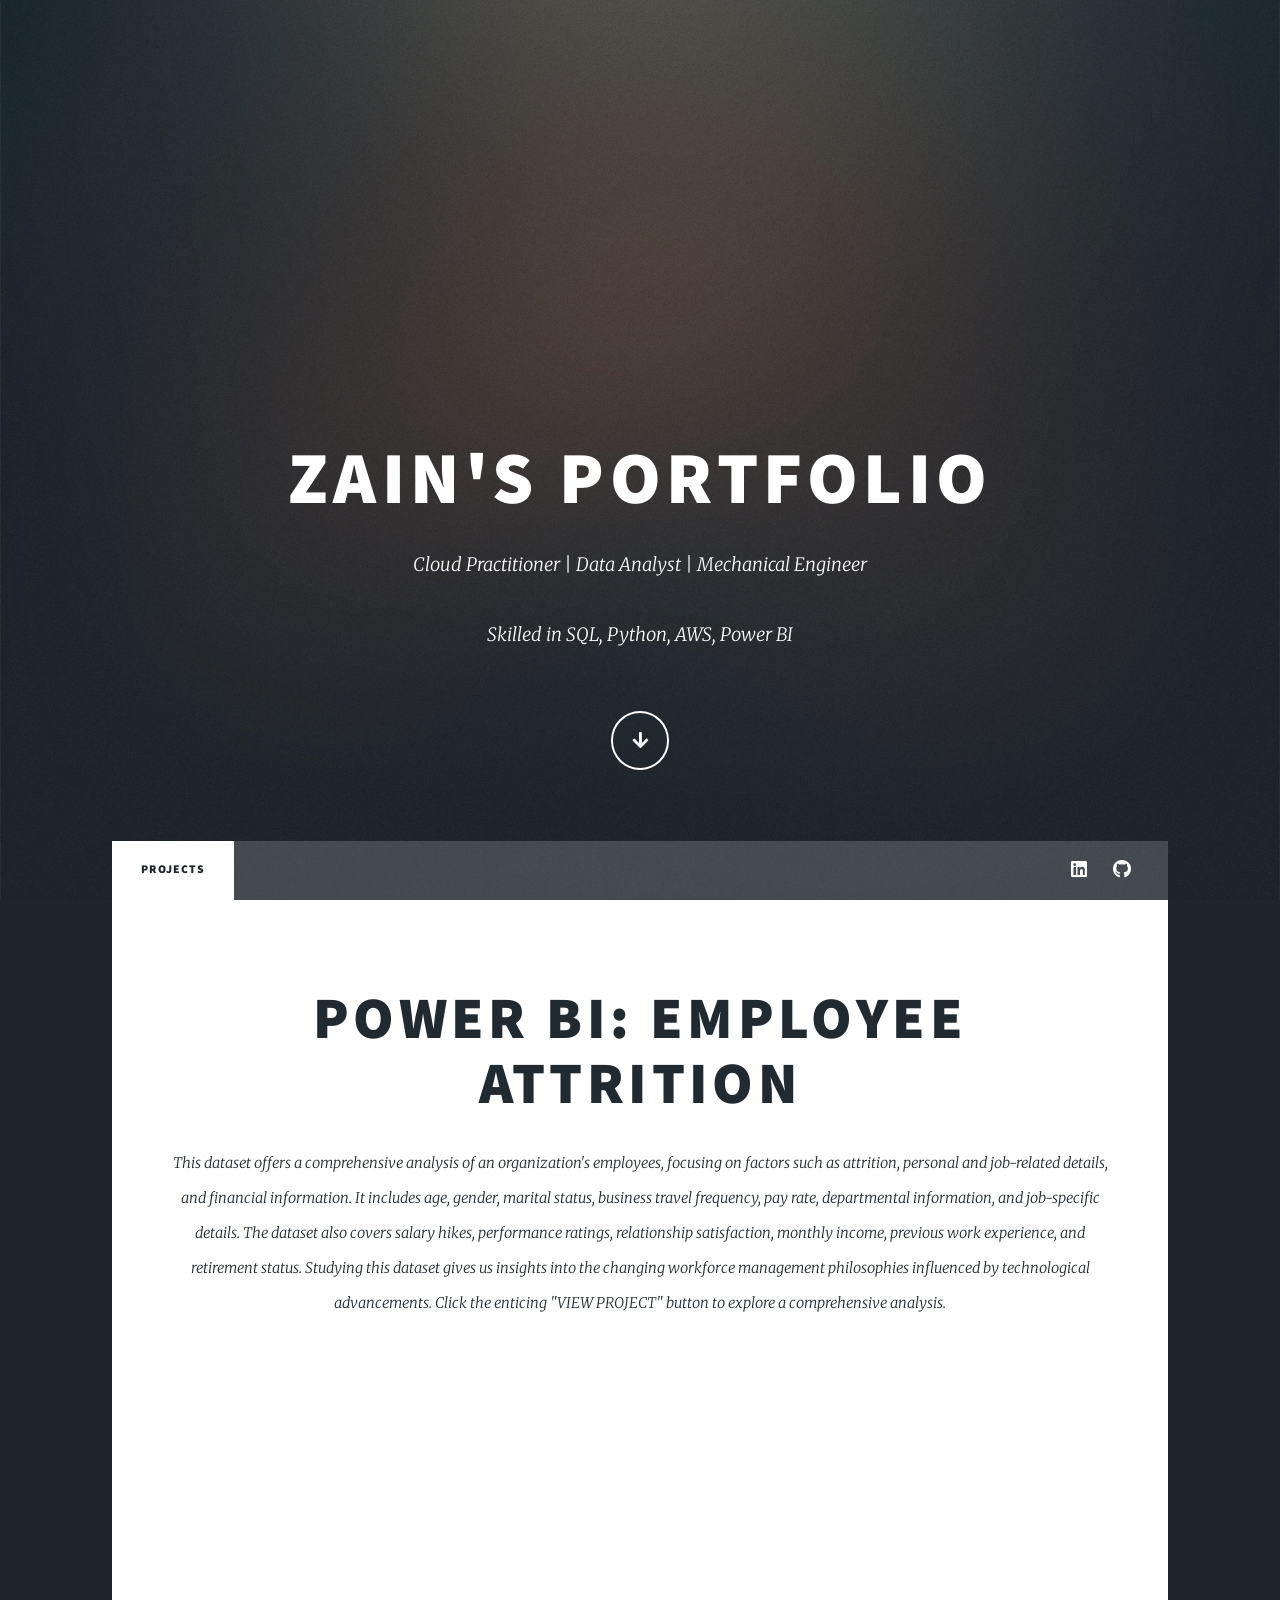
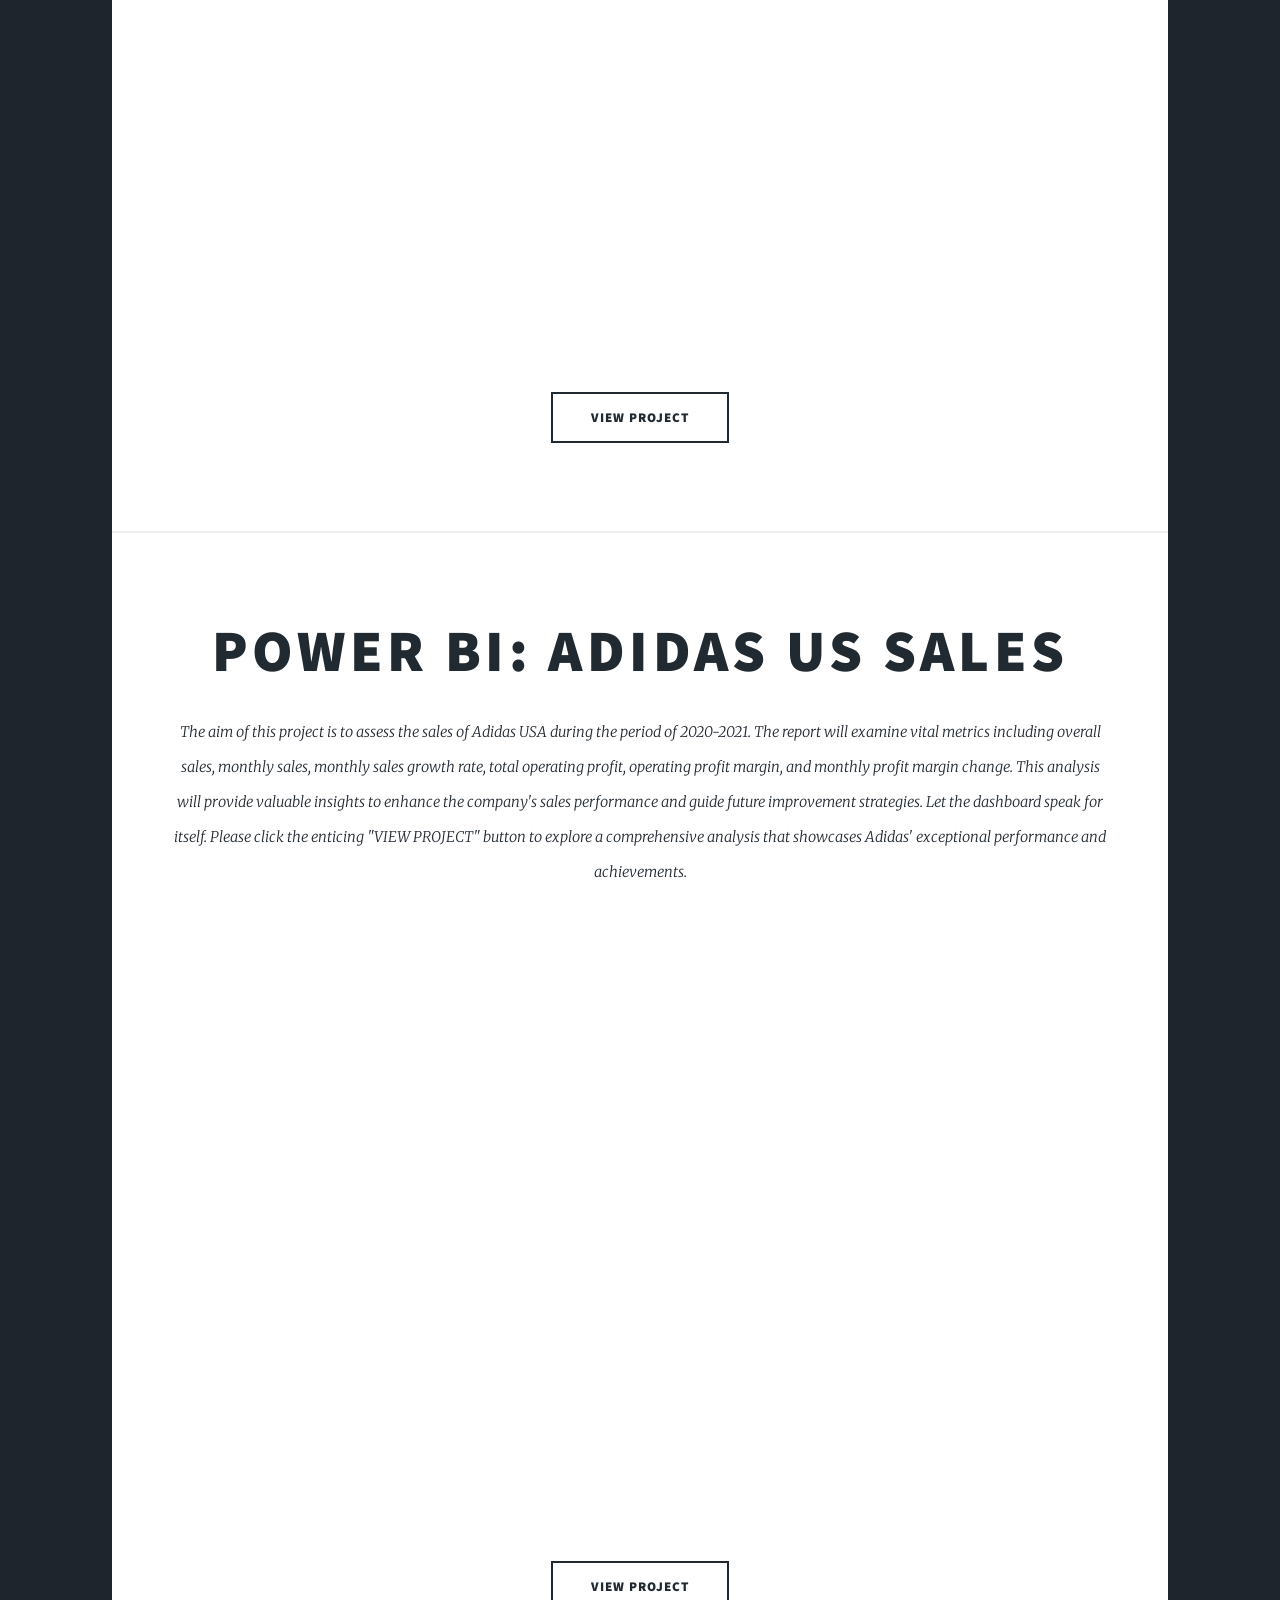
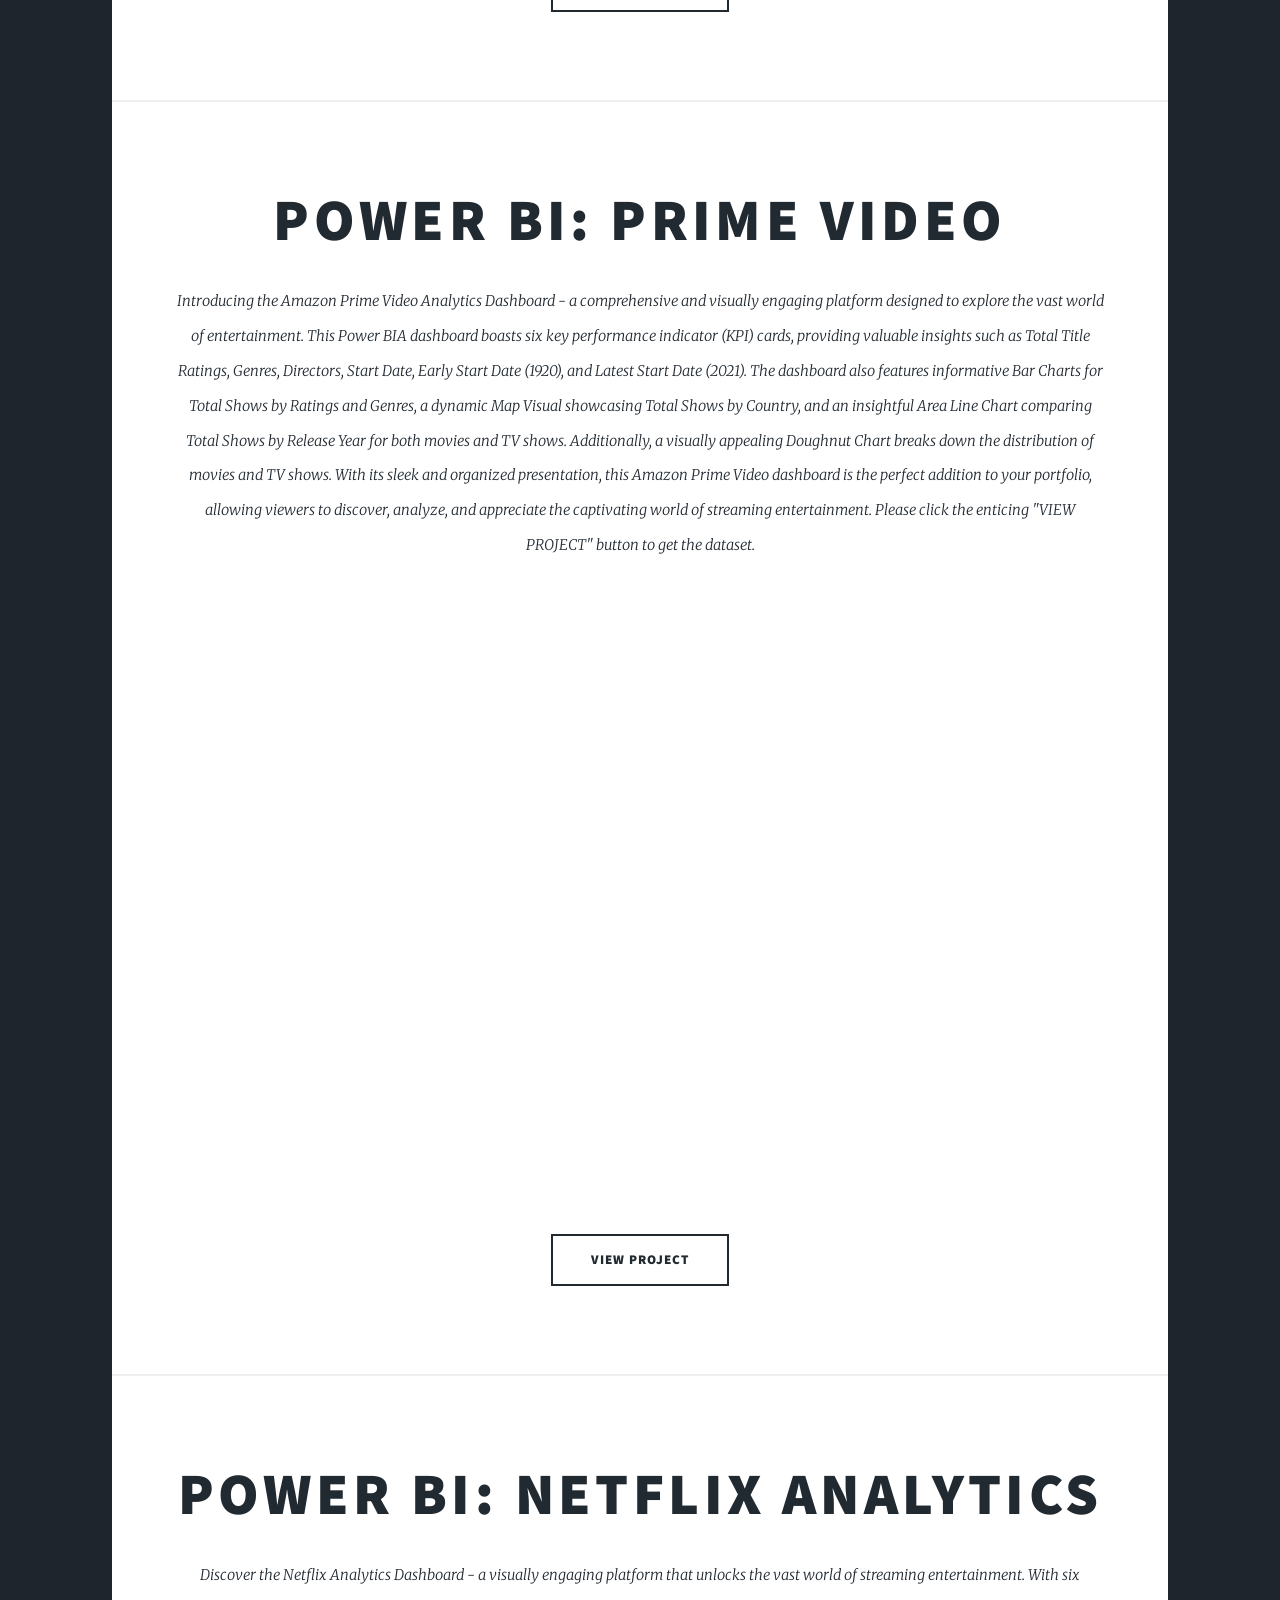
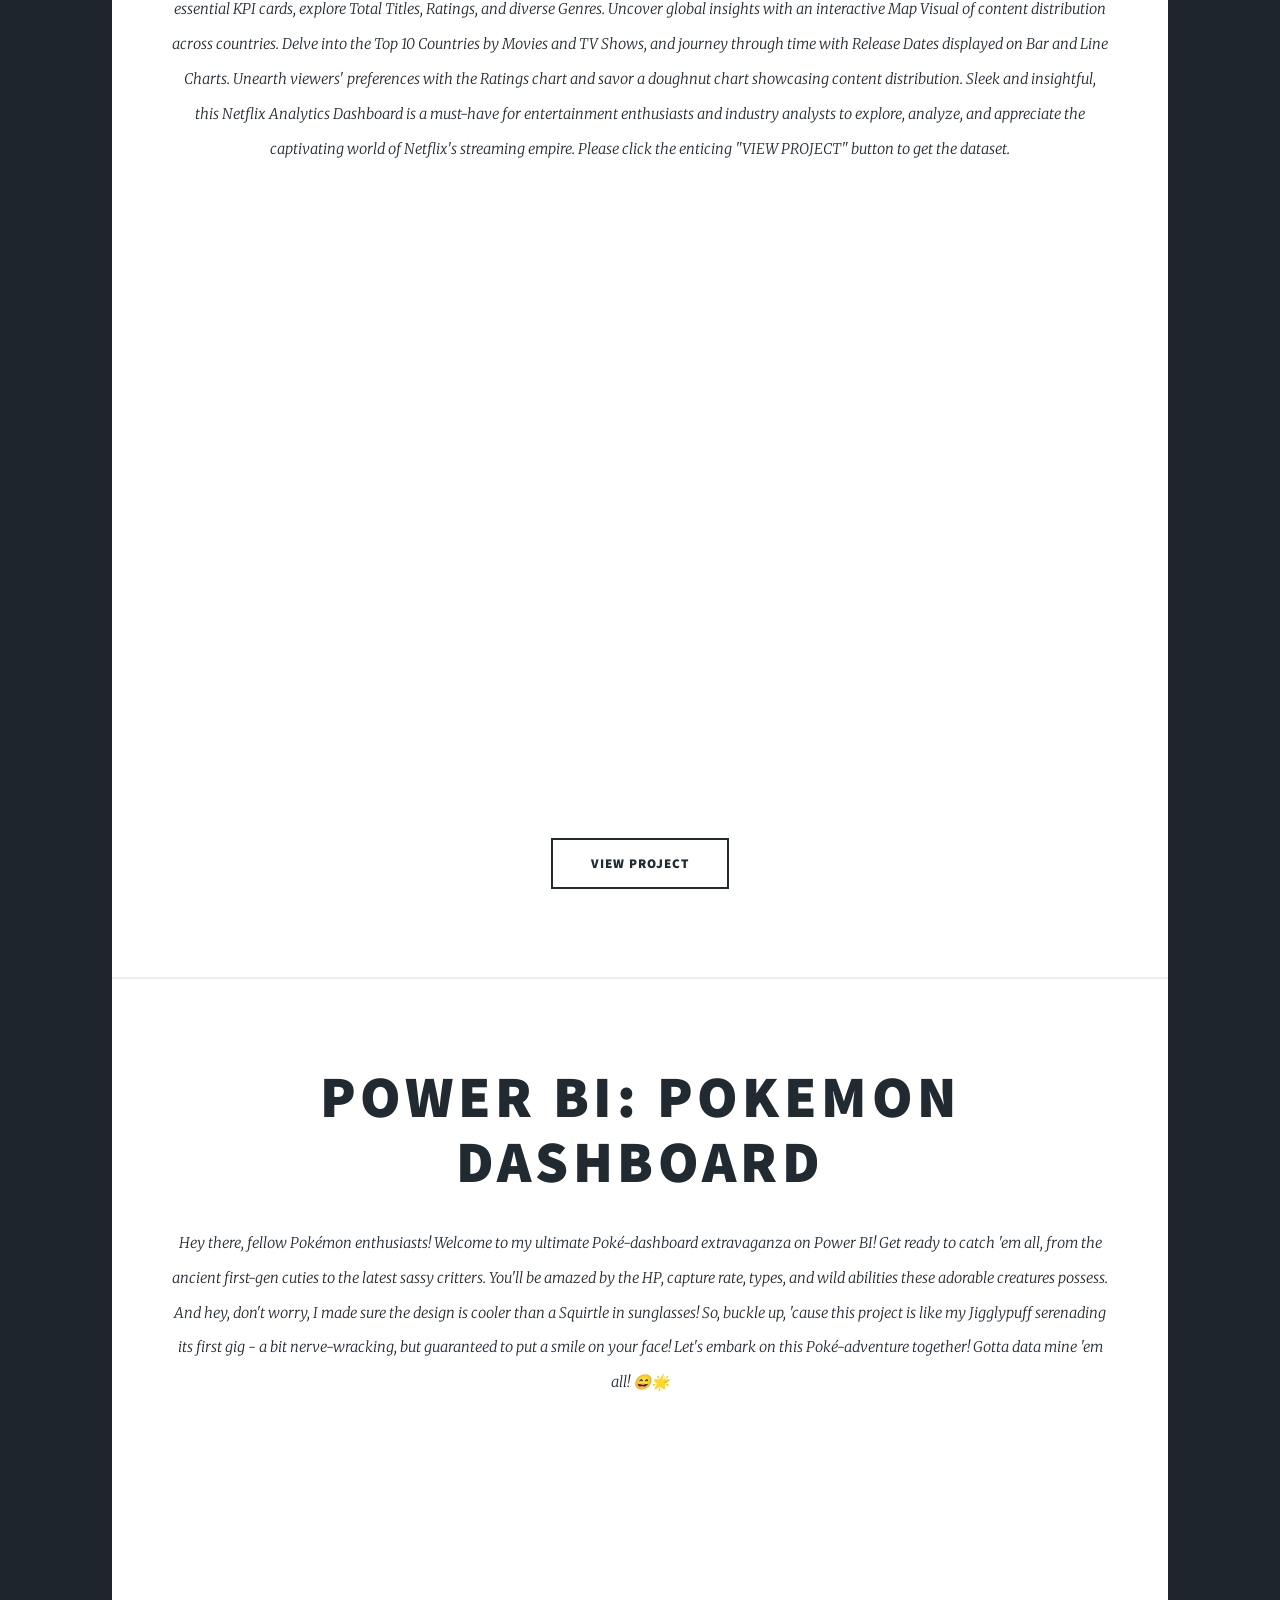
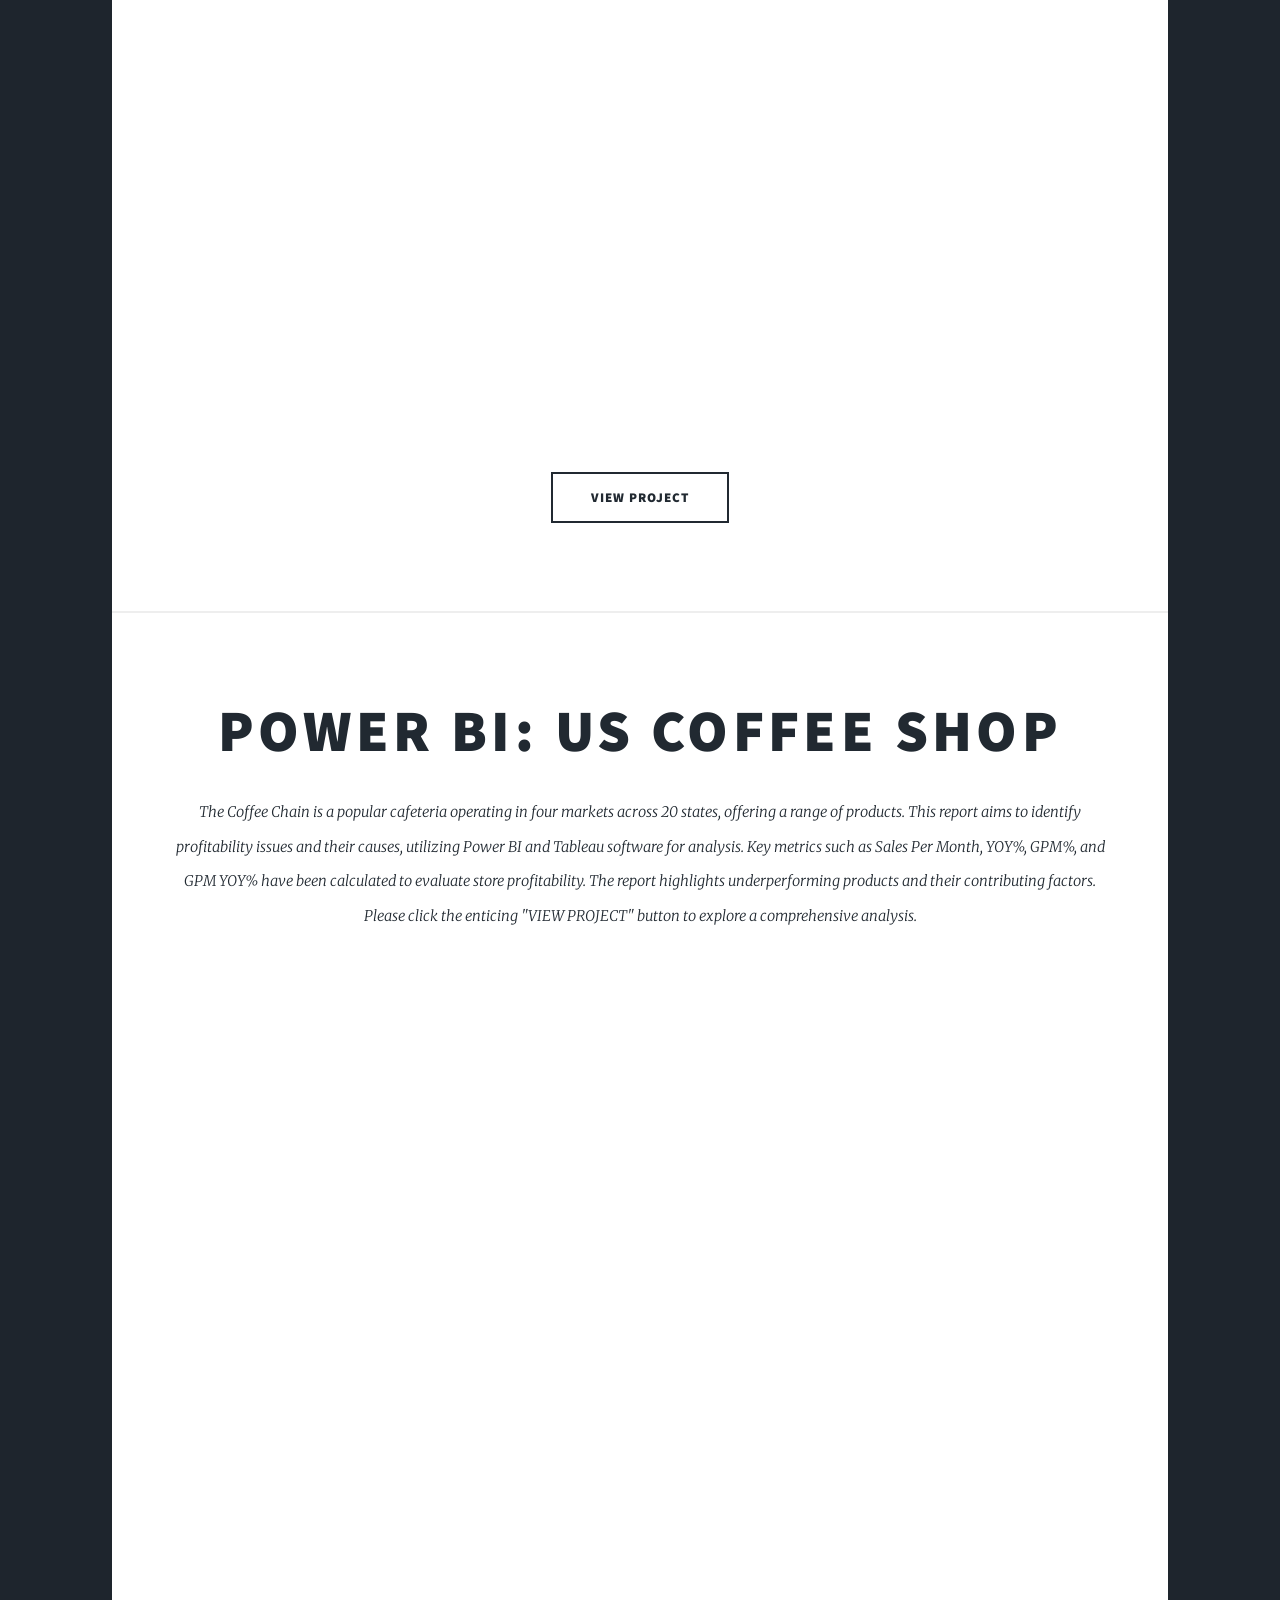
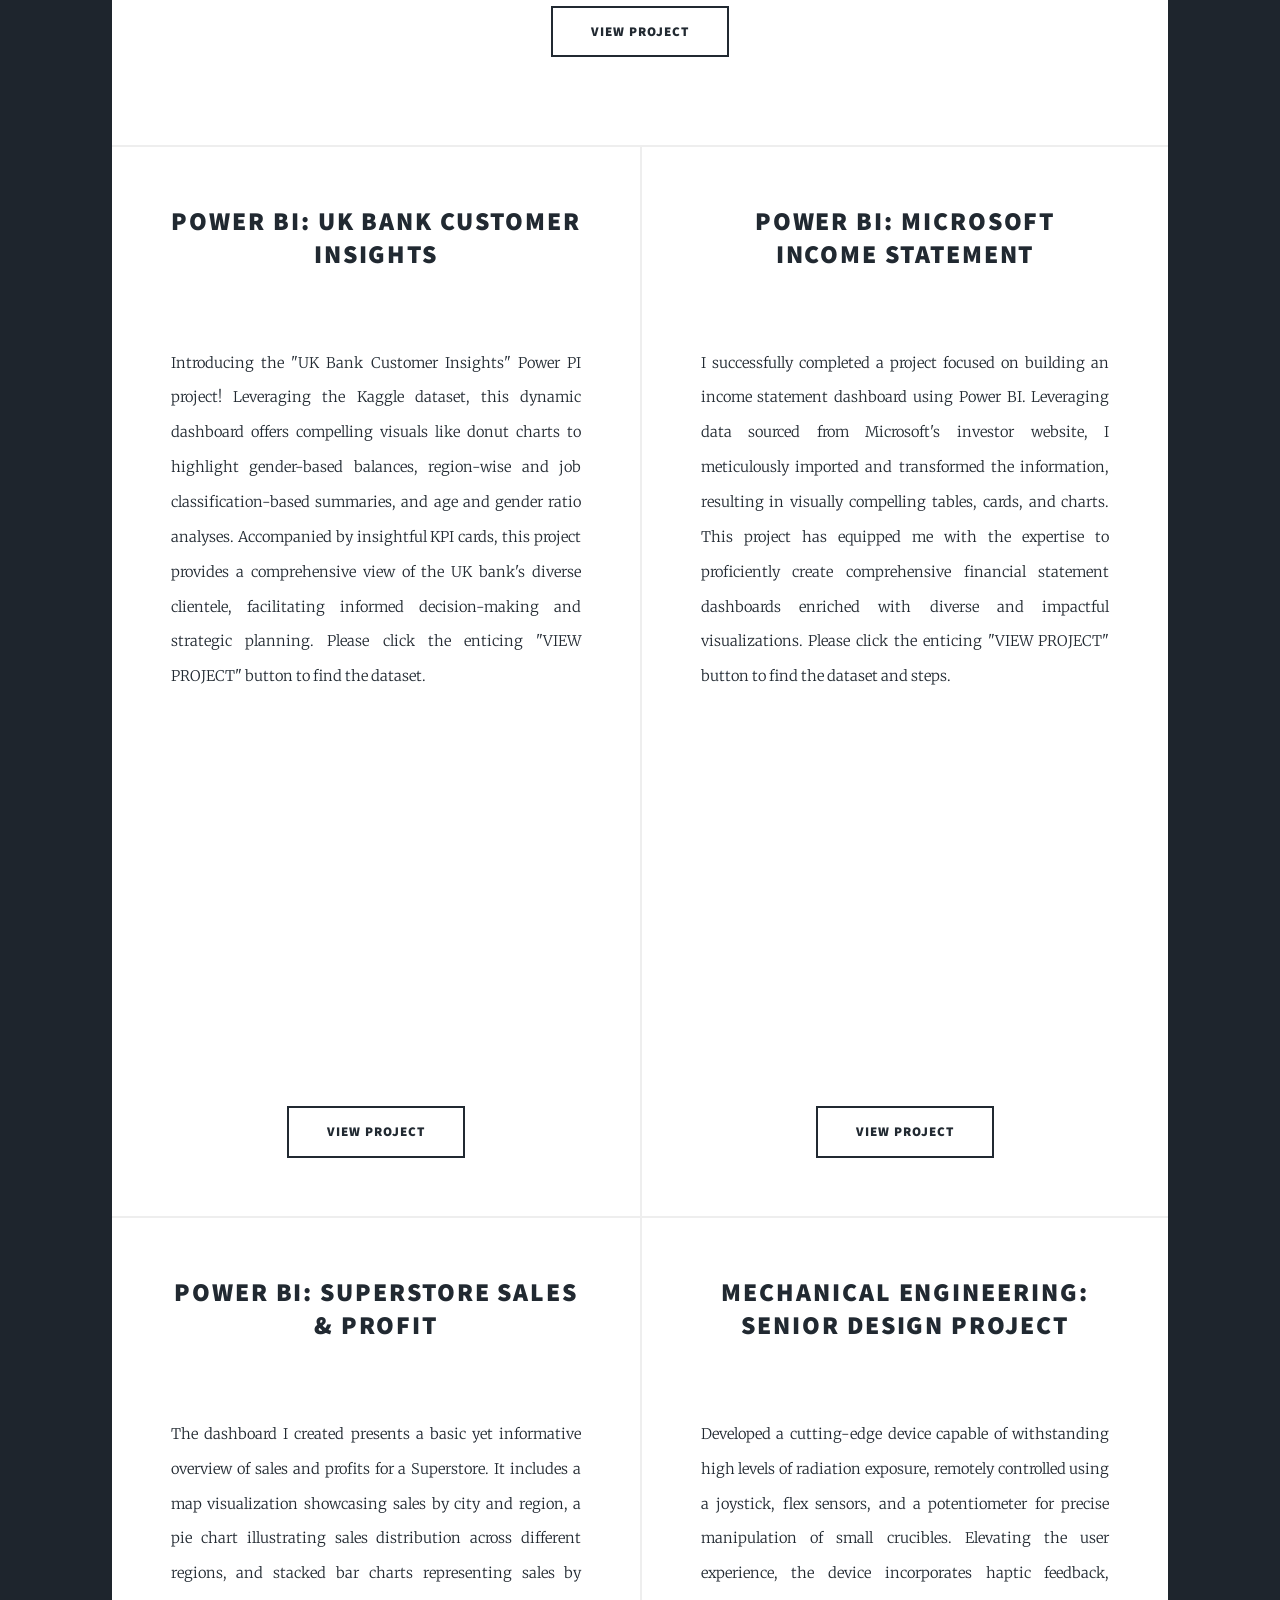
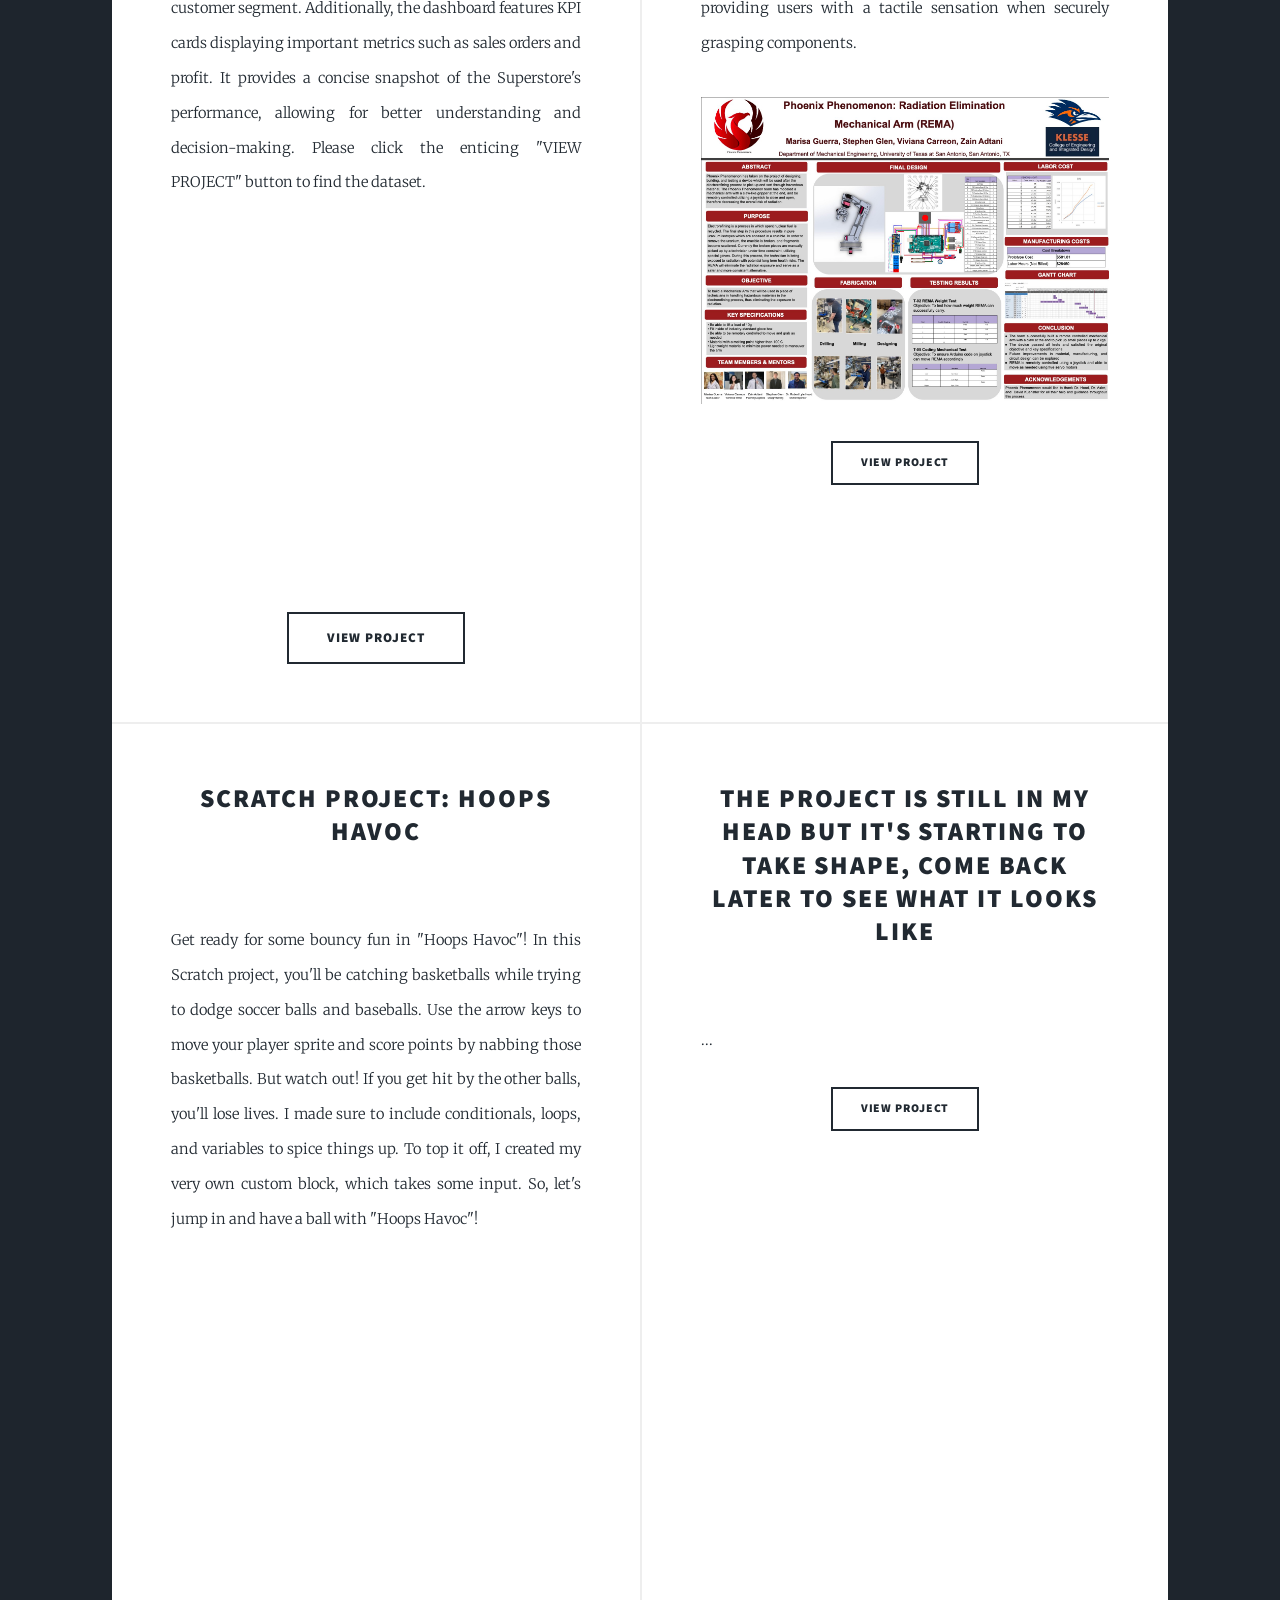
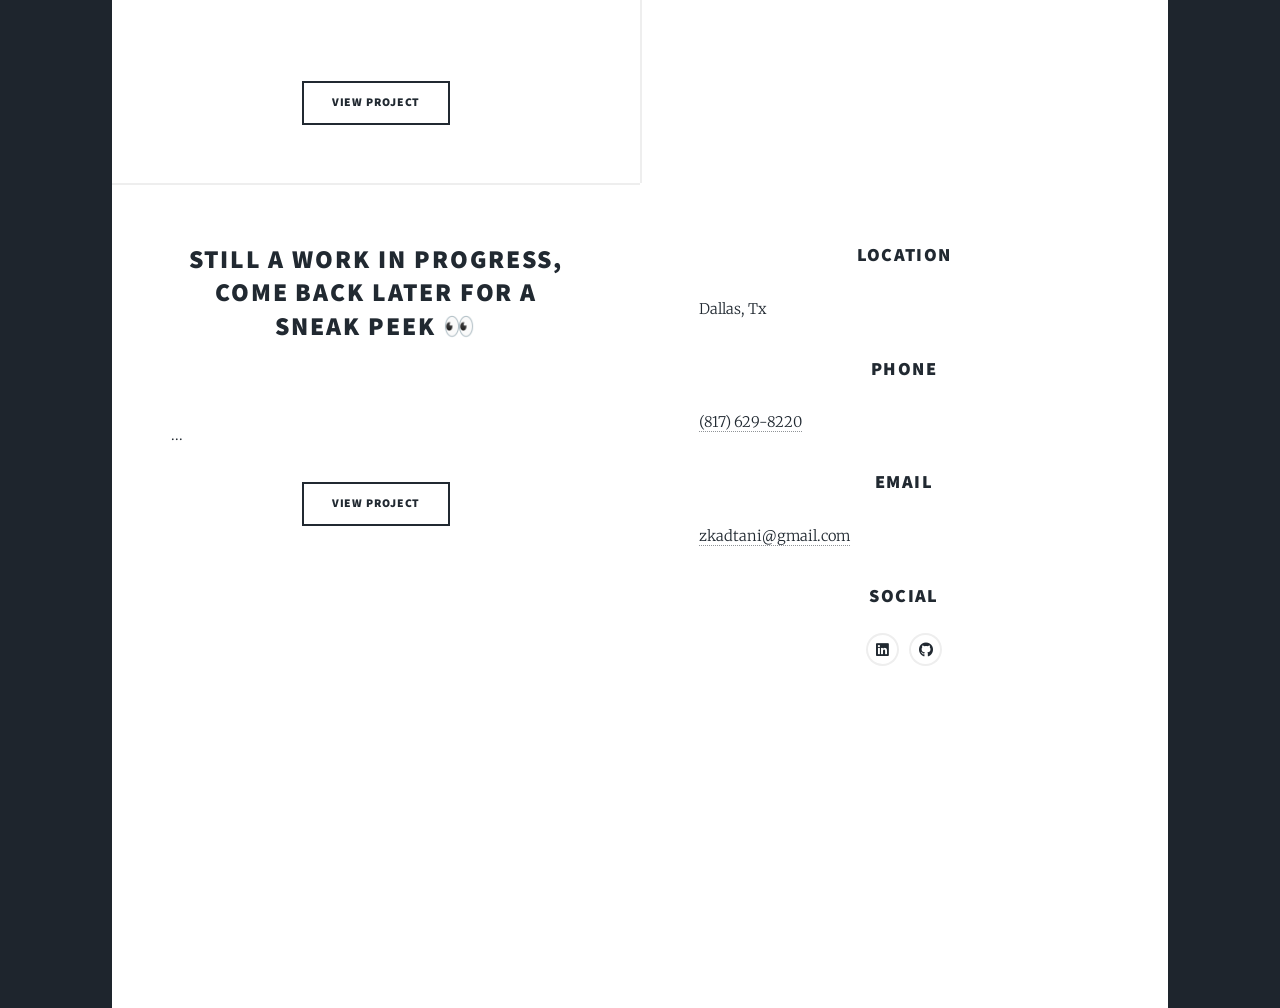
==== index.html @ 09bacf35 "Update index.html" ====
<!DOCTYPE HTML>

<!--
	Zain's Portfolio Website
-->

<html>
	<head>
		<title>Zain's Portfolio</title>
		<meta charset="utf-8" />
		<meta name="viewport" content="width=device-width, initial-scale=1, user-scalable=no" />
		<link rel="stylesheet" href="assets/css/main.css" />
		<noscript><link rel="stylesheet" href="assets/css/noscript.css" /></noscript>
	</head>
	<body class="is-preload">

		<!-- Wrapper -->
			<div id="wrapper" class="fade-in">

				<!-- Intro -->
					<div id="intro">
						<h1>Zain's Portfolio<br />
						</h1>
						<p>Cloud Practitioner | Data Analyst | Mechanical Engineer </p>
						<p>Skilled in SQL, Python, AWS, Power BI </p>                              
						</p>
						<ul class="actions">
							<li><a href="#header" class="button icon solid solo fa-arrow-down scrolly">Continue</a></li>
						</ul>
					</div>

				<!-- Header -->
					<header id="header">
						<a href="index.html" class="logo">Zain's Projects</a>
					</header>

				<!-- Nav -->
					<nav id="nav">
						<ul class="links">
							<li class="active"><a href="index.html">Projects</a></li>
							
						</ul>
						<ul class="icons">
							<li><a href="https://www.linkedin.com/in/zka1/" class="icon brands alt fa-linkedin"><span class="label">linkedin</span></a></li>
							<li><a href="https://github.com/ZainAdtani" class="icon brands alt fa-github"><span class="label">GitHub</span></a></li>
					</nav>

				<!-- Main -->
					<div id="main">

						<!-- Featured Post -->
						<article class="post featured">
								<header class="major">
									
									<h2><a href="https://public.3.basecamp.com/p/G88ZFA2AsQbB3vDNUrd3r1vS">Power BI: Employee Attrition<br /> 
									</a></h2>
									<p>
									This dataset offers a comprehensive analysis of an organization's employees, focusing on factors such as attrition, personal and job-related details, and financial information. It includes age, gender, marital status, business travel frequency, pay rate, departmental information, and job-specific details. The dataset also covers salary hikes, performance ratings, relationship satisfaction, monthly income, previous work experience, and retirement status. Studying this dataset gives us insights into the changing workforce management philosophies influenced by technological advancements.
										Click the enticing "VIEW PROJECT" button to explore a comprehensive analysis.
									</p>
								</header>
								<iframe title="Employee Atrrition" width="900" height="600" src="https://app.powerbi.com/view?r=eyJrIjoiNmE4NDcyYjAtMzBhOC00MDFjLTljNDAtNWIzNjQ5MTNlZjZhIiwidCI6IjU0NGZkN2MzLTAxNGItNDkwYS04OThhLWViNDliYWQ3ZTNiNSJ9&pageName=ReportSectionf9ab0f67cd1709b60077" frameborder="0" allowFullScreen="true"></iframe>
								<ul class="actions special">
									<li><a href="https://public.3.basecamp.com/p/G88ZFA2AsQbB3vDNUrd3r1vS" class="button large">View project</a></li>
								</ul>
							</article>
						
							<article class="post featured">
								<header class="major">
									
									<h2><a href="https://public.3.basecamp.com/p/QNivHr3mYfn2fwhEiXwbQXFz">Power BI: Adidas US Sales<br /> 
									</a></h2>
									<p>
									The aim of this project is to assess the sales of Adidas USA during the period of 2020-2021. The report will examine vital metrics including overall sales, monthly sales, monthly sales growth rate, total operating profit, operating profit margin, and monthly profit margin change. This analysis will provide valuable insights to enhance the company's sales performance and guide future improvement strategies. Let the dashboard speak for itself.
										Please click the enticing "VIEW PROJECT" button to explore a comprehensive analysis that showcases Adidas' exceptional performance and achievements.
									</p>
								</header>
								<iframe title="Adidas Power BI Project_Zain" width="900" height="600" src="https://app.powerbi.com/view?r=eyJrIjoiMTU0ZDBiMDAtNTU5ZS00ZjI3LTliNjktNzIzOTgyZjgyNmUwIiwidCI6IjU0NGZkN2MzLTAxNGItNDkwYS04OThhLWViNDliYWQ3ZTNiNSJ9&pageName=ReportSection" frameborder="0" allowFullScreen="true"></iframe>
								<ul class="actions special">
									<li><a href="https://public.3.basecamp.com/p/QNivHr3mYfn2fwhEiXwbQXFz" class="button large">View project</a></li>
								</ul>
							</article>

							<article class="post featured">
								<header class="major">
									
									<h2><a href="https://public.3.basecamp.com/p/Vdc3CEYBP9bPASF5x2Cujopa">Power BI: Prime Video <br /> 
									</a></h2>
									<p>
									Introducing the Amazon Prime Video Analytics Dashboard - a comprehensive and visually engaging platform designed to explore the vast world of entertainment. This Power BIA dashboard boasts six key performance indicator (KPI) cards, providing valuable insights such as Total Title Ratings, Genres, Directors, Start Date, Early Start Date (1920), and Latest Start Date (2021). The dashboard also features informative Bar Charts for Total Shows by Ratings and Genres, a dynamic Map Visual showcasing Total Shows by Country, and an insightful Area Line Chart comparing Total Shows by Release Year for both movies and TV shows. Additionally, a visually appealing Doughnut Chart breaks down the distribution of movies and TV shows. With its sleek and organized presentation, this Amazon Prime Video dashboard is the perfect addition to your portfolio, allowing viewers to discover, analyze, and appreciate the captivating world of streaming entertainment.
										Please click the enticing "VIEW PROJECT" button to get the dataset.
								</header>
								<iframe title="Report Section" width="900" height="600" src="https://app.powerbi.com/view?r=eyJrIjoiZWRkYzJiMTgtOTVjOS00ZjU3LTljNjgtNWQ4MzczNTZjYjZlIiwidCI6IjU0NGZkN2MzLTAxNGItNDkwYS04OThhLWViNDliYWQ3ZTNiNSJ9" frameborder="0" allowFullScreen="true"></iframe>								<ul class="actions special">
									<li><a href="https://public.3.basecamp.com/p/Vdc3CEYBP9bPASF5x2Cujopa" class="button large">View project</a></li>
								</ul>
							</article>

							<article class="post featured">
								<header class="major">
									
									<h2><a href="https://public.3.basecamp.com/p/wCWauqvBbUifPGSzgC9kuZMp">Power BI: Netflix Analytics<br /> 
									</a></h2>
									<p>
									Discover the Netflix Analytics Dashboard - a visually engaging platform that unlocks the vast world of streaming entertainment. With six essential KPI cards, explore Total Titles, Ratings, and diverse Genres. Uncover global insights with an interactive Map Visual of content distribution across countries. Delve into the Top 10 Countries by Movies and TV Shows, and journey through time with Release Dates displayed on Bar and Line Charts. Unearth viewers' preferences with the Ratings chart and savor a doughnut chart showcasing content distribution. Sleek and insightful, this Netflix Analytics Dashboard is a must-have for entertainment enthusiasts and industry analysts to explore, analyze, and appreciate the captivating world of Netflix's streaming empire.
										Please click the enticing "VIEW PROJECT" button to get the dataset.
									</p>
								</header>
								<iframe title="Report Section" width="900" height="600" src="https://app.powerbi.com/view?r=eyJrIjoiMzRmNDVmMTItZGI4MS00ZTVlLThhZjItNzZkYTBjOWRiMjc3IiwidCI6IjU0NGZkN2MzLTAxNGItNDkwYS04OThhLWViNDliYWQ3ZTNiNSJ9" frameborder="0" allowFullScreen="true"></iframe>									
								<ul class="actions special">
									<li><a href="https://public.3.basecamp.com/p/wCWauqvBbUifPGSzgC9kuZMp" class="button large">View project</a></li>
								</ul>
							</article>

						

							<article class="post featured">
								<header class="major">
									
									<h2><a href="https://public.3.basecamp.com/p/V1X3E1gjwaDD1kdfNeX1vgjS">Power BI: Pokemon Dashboard <br /> 
									</a></h2>
									<p>
									Hey there, fellow Pokémon enthusiasts! Welcome to my ultimate Poké-dashboard extravaganza on Power BI! Get ready to catch 'em all, from the ancient first-gen cuties to the latest sassy critters. You'll be amazed by the HP, capture rate, types, and wild abilities these adorable creatures possess. And hey, don't worry, I made sure the design is cooler than a Squirtle in sunglasses! So, buckle up, 'cause this project is like my Jigglypuff serenading its first gig - a bit nerve-wracking, but guaranteed to put a smile on your face! Let's embark on this Poké-adventure together! Gotta data mine 'em all! 😄🌟
									</p>
								</header>
								<iframe title="Report Section" width="900" height="600" src="https://app.powerbi.com/view?r=eyJrIjoiYzk1OTUwZTEtYTk0Yi00OGVhLWI5YzYtNDJhYTVkNmIxNzczIiwidCI6IjU0NGZkN2MzLTAxNGItNDkwYS04OThhLWViNDliYWQ3ZTNiNSJ9" frameborder="0" allowFullScreen="true"></iframe>
								<ul class="actions special">
								<li><a href="https://public.3.basecamp.com/p/V1X3E1gjwaDD1kdfNeX1vgjS" class="button large">View project</a></li>
								</ul>
							</article>
					

							<article class="post featured">
								<header class="major">
									
									<h2><a href="https://public.3.basecamp.com/p/HeoKFD9w9uyH742599nLjXE3">Power BI: US Coffee Shop<br /> 
									</a></h2>
									<p>
									The Coffee Chain is a popular cafeteria operating in four markets across 20 states, offering a range of products. This report aims to identify profitability issues and their causes, utilizing Power BI and Tableau software for analysis. Key metrics such as Sales Per Month, YOY%, GPM%, and GPM YOY% have been calculated to evaluate store profitability. The report highlights underperforming products and their contributing factors.
										Please click the enticing "VIEW PROJECT" button to explore a comprehensive analysis.
									</p>
								</header>
								<iframe title="US Coffee Power BI Project_Zain - US Coffee" width="900" height="600" src="https://app.powerbi.com/view?r=eyJrIjoiY2U0YzFjMTctN2NiYi00ZjA2LTk2YTYtZmQ5ZTcxYWY4ZjdiIiwidCI6IjU0NGZkN2MzLTAxNGItNDkwYS04OThhLWViNDliYWQ3ZTNiNSJ9" frameborder="0" allowFullScreen="true"></iframe>
								<ul class="actions special">
									<li><a href="https://public.3.basecamp.com/p/HeoKFD9w9uyH742599nLjXE3" class="button large">View project</a></li>
								</ul>
							</article>


						
						<!-- Posts -->
							<section class="posts">

								<article>
									<header>
									
										<h2><a href="https://public.3.basecamp.com/p/jqYMw2PnSMnmEZPj5ESEu5hr">Power BI: UK Bank Customer Insights <br />
										</a></h2>
									</header>
									<a href="#" class="image fit"><img src="" alt="" /></a>
									<p> Introducing the "UK Bank Customer Insights" Power PI project! Leveraging the Kaggle dataset, this dynamic dashboard offers compelling visuals like donut charts to highlight gender-based balances, region-wise and job classification-based summaries, and age and gender ratio analyses. Accompanied by insightful KPI cards, this project provides a comprehensive view of the UK bank's diverse clientele, facilitating informed decision-making and strategic planning.
										Please click the enticing "VIEW PROJECT" button to find the dataset.
									</p>
									</header>
									<iframe title="Report Section" width="550" height="370" src="https://app.powerbi.com/view?r=eyJrIjoiZjVjMmNhMDEtYzE2YS00YzczLTlmMzAtMTljYTQ2MmEzZjhjIiwidCI6IjU0NGZkN2MzLTAxNGItNDkwYS04OThhLWViNDliYWQ3ZTNiNSJ9" frameborder="0" allowFullScreen="true"></iframe>
									<ul class="actions special">
									<li><a href="https://public.3.basecamp.com/p/jqYMw2PnSMnmEZPj5ESEu5hr" class="button large">View project</a></li>
								</ul>
							</article>

								<article>
									<header>
									
										<h2><a href="https://public.3.basecamp.com/p/ySH6wE1nb9Lud1kTofN7hKit">Power BI: Microsoft Income Statement<br />
										</a></h2>
									</header>
									<a href="#" class="image fit"><img src="" alt="" /></a>
									<p> I successfully completed a project focused on building an income statement dashboard using Power BI. Leveraging data sourced from Microsoft's investor website, I meticulously imported and transformed the information, resulting in visually compelling tables, cards, and charts. This project has equipped me with the expertise to proficiently create comprehensive financial statement dashboards enriched with diverse and impactful visualizations.
										Please click the enticing "VIEW PROJECT" button to find the dataset and steps.
									</p>
									</header>
									<iframe title="Microsoft Income Statement - Page 1" width="500" height="370" src="https://app.powerbi.com/view?r=eyJrIjoiOWQ5NGZjODUtNGRiOC00ZmI3LTk5ZmYtYWRjMWVhNDY3MTQxIiwidCI6IjU0NGZkN2MzLTAxNGItNDkwYS04OThhLWViNDliYWQ3ZTNiNSJ9" frameborder="0" allowFullScreen="true"></iframe>
									<ul class="actions special">
									<li><a href="https://public.3.basecamp.com/p/ySH6wE1nb9Lud1kTofN7hKit" class="button large">View project</a></li>
								</ul>
							</article>

								<article>
									<header>
									
										<h2><a href="https://3.basecamp.com/3945211/buckets/33108126/todolists/6262569417">Power BI: Superstore Sales & Profit<br />
										</a></h2>
									</header>
									<a href="#" class="image fit"><img src="" alt="" /></a>
									<p> The dashboard I created presents a basic yet informative overview of sales and profits for a Superstore. It includes a map visualization showcasing sales by city and region, a pie chart illustrating sales distribution across different regions, and stacked bar charts 
										representing sales by customer segment. Additionally, the dashboard features KPI cards displaying important metrics such as sales orders and profit. It provides a concise snapshot of the Superstore's performance, allowing for better understanding and decision-making.
										Please click the enticing "VIEW PROJECT" button to find the dataset.
									</p>
									</header>
									<iframe title="Superstore Sales & Profit - Sales Dashboard" width="500" height="370" src="https://app.powerbi.com/view?r=eyJrIjoiNGQyYzMyODMtMDA3OS00YmFiLTk3ODYtMzYzMDBiNDhhNGE0IiwidCI6IjU0NGZkN2MzLTAxNGItNDkwYS04OThhLWViNDliYWQ3ZTNiNSJ9" frameborder="0" allowFullScreen="true"></iframe>
									<ul class="actions special">
									<li><a href="https://3.basecamp.com/3945211/buckets/33108126/todolists/6262569417" class="button large">View project</a></li>
								</ul>
							</article>

								<article>
									<header>
										
										<h2><a href="https://public.3.basecamp.com/p/grUxq98Q7hVqRyqatzPRZL9p">Mechanical Engineering: Senior Design Project<br />
										</a></h2>
									</header>
									<a href="#" class="image fit"><img src="" alt="" /></a>
									<p>
										Developed a cutting-edge device capable of withstanding high levels of radiation exposure, remotely controlled using a joystick, flex sensors, and a potentiometer for precise manipulation of small crucibles. Elevating the user experience, the device incorporates haptic feedback, providing users with a tactile sensation when securely grasping components.
									</p>
									</header>
									<a href="https://public.3.basecamp.com/p/grUxq98Q7hVqRyqatzPRZL9p" class="image fit"><img src="images/SD(REMA).jpg" alt="" /></a>
									<ul class="actions special">
										<li><a href="https://public.3.basecamp.com/p/grUxq98Q7hVqRyqatzPRZL9p" class="button">View project</a></li>
									</ul>
								</article>


								<article>
									<header>
										
										<h2><a href="https://scratch.mit.edu/projects/866833288">Scratch Project: Hoops Havoc <br />
										</a></h2>
									</header>
									<a href="#" class="image fit"><img src="" alt="" /></a>
									<p>
										Get ready for some bouncy fun in "Hoops Havoc"! In this Scratch project, you'll be catching basketballs while trying to dodge soccer balls and baseballs. Use the arrow keys to move your player sprite and score points by nabbing those basketballs. But watch out! If you get hit by the other balls, you'll lose lives. I made sure to include conditionals, loops, and variables to spice things up. 
										To top it off, I created my very own custom block, which takes some input. So, let's jump in and have a ball with "Hoops Havoc"!
									</p>
									</header>
									<iframe src="https://scratch.mit.edu/projects/866833288/embed" allowtransparency="true" width="485" height="402" frameborder="0" scrolling="no" allowfullscreen></iframe>
									<ul class="actions special">
										<li><a href="https://scratch.mit.edu/projects/866833288" class="button">View project</a></li>
									</ul>
								</article>

								
								<article>
									<header>
									
										<h2><a href="#">The project is still in my head but it's starting to take shape, come back later to see what it looks like<br />
										</a></h2>
									</header>
									<a href="#" class="image fit"><img src="" alt="" /></a>
									<p>...</p>
									<ul class="actions special">
										<li><a href="#" class="button">View project</a></li>
									</ul>
								</article>

								<article>
									<header>
										
										<h2><a href="#">Still a work in progress, come back later for a sneak peek 👀 <br />
										</a></h2>
									</header>
									<a href="#" class="image fit"><img src="" alt="" /></a>
									<p>...</p>
									<ul class="actions special">
										<li><a href="#" class="button">View project</a></li>
									</ul>
								</article>
	

						<section class="split contact">
							<section class="alt">
								<h3>Location</h3>
								<p>Dallas, Tx<br />
								</p>
							</section>
							<section>
								<h3>Phone</h3>
								<p><a href="#">(817) 629-8220</a></p>
							</section>
							<section>
								<h3>Email</h3>
								<p><a href="#">zkadtani@gmail.com</a></p>
							</section>
							<section>
								<h3>Social</h3>
								<ul class="icons alt">
									<li><a href="https://www.linkedin.com/in/zka1/" class="icon brands alt fa-linkedin"><span class="label">linkedin</span></a></li>
									<li><a href="https://github.com/ZainAdtani" class="icon brands alt fa-github"><span class="label">GitHub</span></a></li>
								</ul>
							</section>
						</section>
					</footer>

				<!-- Copyright -->
					<div id="copyright">
						<ul><li>&copy; Untitled</li><li>Design: <a href="https://html5up.net">HTML5 UP</a></li></ul>
					</div>

			</div>

		<!-- Scripts -->
			<script src="assets/js/jquery.min.js"></script>
			<script src="assets/js/jquery.scrollex.min.js"></script>
			<script src="assets/js/jquery.scrolly.min.js"></script>
			<script src="assets/js/browser.min.js"></script>
			<script src="assets/js/breakpoints.min.js"></script>
			<script src="assets/js/util.js"></script>
			<script src="assets/js/main.js"></script>

	</body>
</html>
---- assets/css/main.css ----
@import url(fontawesome-all.min.css);
@import url("https://fonts.googleapis.com/css?family=Merriweather:300,700,300italic,700italic|Source+Sans+Pro:900");

/*
	Massively by HTML5 UP
	html5up.net | @ajlkn
	Free for personal and commercial use under the CCA 3.0 license (html5up.net/license)
*/

html, body, div, span, applet, object,
iframe, h1, h2, h3, h4, h5, h6, p, blockquote,
pre, a, abbr, acronym, address, big, cite,
code, del, dfn, em, img, ins, kbd, q, s, samp,
small, strike, strong, sub, sup, tt, var, b,
u, i, center, dl, dt, dd, ol, ul, li, fieldset,
form, label, legend, table, caption, tbody,
tfoot, thead, tr, th, td, article, aside,
canvas, details, embed, figure, figcaption,
footer, header, hgroup, menu, nav, output, ruby,
section, summary, time, mark, audio, video {
	margin: 0;
	padding: 0;
	border: 0;
	font-size: 100%;
	font: inherit;
	vertical-align: baseline;}

article, aside, details, figcaption, figure,
footer, header, hgroup, menu, nav, section {
	display: block;}

body {
	line-height: 1;
}

ol, ul {
	list-style: none;
}

blockquote, q {
	quotes: none;
}

	blockquote:before, blockquote:after, q:before, q:after {
		content: '';
		content: none;
	}

table {
	border-collapse: collapse;
	border-spacing: 0;
}

body {
	-webkit-text-size-adjust: none;
}

mark {
	background-color: transparent;
	color: inherit;
}

input::-moz-focus-inner {
	border: 0;
	padding: 0;
}

input, select, textarea {
	-moz-appearance: none;
	-webkit-appearance: none;
	-ms-appearance: none;
	appearance: none;
}

/* Basic */

	@-ms-viewport {
		width: device-width;
	}

	body {
		-ms-overflow-style: scrollbar;
	}

	@media screen and (max-width: 480px) {

		html, body {
			min-width: 320px;
		}

	}

	html {
		box-sizing: border-box;
	}

	*, *:before, *:after {
		box-sizing: inherit;
	}

	body {
		background-color: #1e252d;
	}

		body.is-preload *, body.is-preload *:before, body.is-preload *:after {
			-moz-animation: none !important;
			-webkit-animation: none !important;
			-ms-animation: none !important;
			animation: none !important;
			-moz-transition: none !important;
			-webkit-transition: none !important;
			-ms-transition: none !important;
			transition: none !important;
		}

/* Type */

	html {
		font-size: 16pt;
	}

		@media screen and (max-width: 1680px) {

			html {
				font-size: 12pt;
			}

		}

		@media screen and (max-width: 1280px) {

			html {
				font-size: 11pt;
			}

		}

		@media screen and (max-width: 360px) {

			html {
				font-size: 10pt;
			}

		}

	body {
		color: #212931;
	}

	body, input, select, textarea {
		font-family: "Merriweather", Georgia, serif;
		font-weight: 300;
		font-size: 1rem;
		line-height: 2.375;
	}

	a {
		-moz-transition: color 0.2s ease-in-out, background-color 0.2s ease-in-out, border-color 0.2s ease-in-out, box-shadow 0.2s ease-in-out;
		-webkit-transition: color 0.2s ease-in-out, background-color 0.2s ease-in-out, border-color 0.2s ease-in-out, box-shadow 0.2s ease-in-out;
		-ms-transition: color 0.2s ease-in-out, background-color 0.2s ease-in-out, border-color 0.2s ease-in-out, box-shadow 0.2s ease-in-out;
		transition: color 0.2s ease-in-out, background-color 0.2s ease-in-out, border-color 0.2s ease-in-out, box-shadow 0.2s ease-in-out;
		border-bottom: dotted 1px;
		text-decoration: none;
	}

		a:hover {
			border-bottom-color: transparent;
		}

	strong, b {
		font-weight: 600;
	}

	em, i {
		font-style: italic;
	}

	p {
		text-align: justify;
		margin: 0 0 2rem 0;
	}

	h1, h2, h3, h4, h5, h6 {
		font-family: "Source Sans Pro", Helvetica, sans-serif;
		font-weight: 900;
		line-height: 1.5;
		letter-spacing: 0.075em;
		text-transform: uppercase;
		margin: 0 0 1rem 0;
	}

		h1 a, h2 a, h3 a, h4 a, h5 a, h6 a {
			border-bottom: 0;
			color: inherit;
			text-decoration: none;
		}

	h1 {
		font-size: 4rem;
		line-height: 1.1;
		margin: 0 0 2rem 0;
	}

	h2 {
		font-size: 1.75rem;
		line-height: 1.3;
		margin: 0 0 1.5rem 0;
	}

	h3 {
		font-size: 1.25rem;
		margin: 0 0 1.5rem 0;
	}

	h4 {
		font-size: 1rem;
	}

	h5 {
		font-size: 0.9rem;
	}

	h6 {
		font-size: 0.8rem;
	}

	sub {
		font-size: 0.8rem;
		position: relative;
		top: 0.5rem;
	}

	sup {
		font-size: 0.8rem;
		position: relative;
		top: -0.5rem;
	}

	blockquote {
		border-left: solid 4px;
		font-style: italic;
		margin: 0 0 2rem 0;
		padding: 0.5rem 0 0.5rem 2rem;
	}

	code {
		border: solid 2px;
		font-family: "Courier New", monospace;
		font-size: 0.9rem;
		margin: 0 0.25rem;
		padding: 0.25rem 0.65rem;
	}

	pre {
		-webkit-overflow-scrolling: touch;
		font-family: "Courier New", monospace;
		font-size: 0.9rem;
		margin: 0 0 2rem 0;
	}

		pre code {
			display: block;
			line-height: 1.75;
			padding: 1rem 1.5rem;
			overflow-x: auto;
		}

	hr {
		border: 0;
		border-bottom: solid 2px;
		margin: 3rem 0;
	}

		hr.major {
			margin: 5rem 0;
		}

	.align-left {
		text-align: left;
	}

	.align-center {
		text-align: center;
	}

	.align-right {
		text-align: right;
	}

	input, select, textarea {
		color: #212931;
	}

	a {
		color: #212931;
		border-bottom-color: rgba(33, 41, 49, 0.5);
	}

		a:hover {
			border-bottom-color: transparent;
			color: #18bfef !important;
		}

	strong, b {
		color: #212931;
	}

	h1, h2, h3, h4, h5, h6 {
		color: #212931;
	}

	blockquote {
		border-left-color: #eeeeee;
	}

	code {
		background: rgba(220, 220, 220, 0.25);
		border-color: #eeeeee;
	}

	hr {
		border-bottom-color: #eeeeee;
	}

/* Row */

	.row {
		display: flex;
		flex-wrap: wrap;
		box-sizing: border-box;
		align-items: stretch;
	}

		.row > * {
			box-sizing: border-box;
		}

		.row.gtr-uniform > * > :last-child {
			margin-bottom: 0;
		}

		.row.aln-left {
			justify-content: flex-start;
		}

		.row.aln-center {
			justify-content: center;
		}

		.row.aln-right {
			justify-content: flex-end;
		}

		.row.aln-top {
			align-items: flex-start;
		}

		.row.aln-middle {
			align-items: center;
		}

		.row.aln-bottom {
			align-items: flex-end;
		}

		.row > .imp {
			order: -1;
		}

		.row > .col-1 {
			width: 8.33333%;
		}

		.row > .off-1 {
			margin-left: 8.33333%;
		}

		.row > .col-2 {
			width: 16.66667%;
		}

		.row > .off-2 {
			margin-left: 16.66667%;
		}

		.row > .col-3 {
			width: 25%;
		}

		.row > .off-3 {
			margin-left: 25%;
		}

		.row > .col-4 {
			width: 33.33333%;
		}

		.row > .off-4 {
			margin-left: 33.33333%;
		}

		.row > .col-5 {
			width: 41.66667%;
		}

		.row > .off-5 {
			margin-left: 41.66667%;
		}

		.row > .col-6 {
			width: 50%;
		}

		.row > .off-6 {
			margin-left: 50%;
		}

		.row > .col-7 {
			width: 58.33333%;
		}

		.row > .off-7 {
			margin-left: 58.33333%;
		}

		.row > .col-8 {
			width: 66.66667%;
		}

		.row > .off-8 {
			margin-left: 66.66667%;
		}

		.row > .col-9 {
			width: 75%;
		}

		.row > .off-9 {
			margin-left: 75%;
		}

		.row > .col-10 {
			width: 83.33333%;
		}

		.row > .off-10 {
			margin-left: 83.33333%;
		}

		.row > .col-11 {
			width: 91.66667%;
		}

		.row > .off-11 {
			margin-left: 91.66667%;
		}

		.row > .col-12 {
			width: 100%;
		}

		.row > .off-12 {
			margin-left: 100%;
		}

		.row.gtr-0 {
			margin-top: 0;
			margin-left: 0rem;
		}

			.row.gtr-0 > * {
				padding: 0 0 0 0rem;
			}

			.row.gtr-0.gtr-uniform {
				margin-top: 0rem;
			}

				.row.gtr-0.gtr-uniform > * {
					padding-top: 0rem;
				}

		.row.gtr-25 {
			margin-top: 0;
			margin-left: -0.375rem;
		}

			.row.gtr-25 > * {
				padding: 0 0 0 0.375rem;
			}

			.row.gtr-25.gtr-uniform {
				margin-top: -0.375rem;
			}

				.row.gtr-25.gtr-uniform > * {
					padding-top: 0.375rem;
				}

		.row.gtr-50 {
			margin-top: 0;
			margin-left: -0.75rem;
		}

			.row.gtr-50 > * {
				padding: 0 0 0 0.75rem;
			}

			.row.gtr-50.gtr-uniform {
				margin-top: -0.75rem;
			}

				.row.gtr-50.gtr-uniform > * {
					padding-top: 0.75rem;
				}

		.row {
			margin-top: 0;
			margin-left: -1.5rem;
		}

			.row > * {
				padding: 0 0 0 1.5rem;
			}

			.row.gtr-uniform {
				margin-top: -1.5rem;
			}

				.row.gtr-uniform > * {
					padding-top: 1.5rem;
				}

		.row.gtr-150 {
			margin-top: 0;
			margin-left: -2.25rem;
		}

			.row.gtr-150 > * {
				padding: 0 0 0 2.25rem;
			}

			.row.gtr-150.gtr-uniform {
				margin-top: -2.25rem;
			}

				.row.gtr-150.gtr-uniform > * {
					padding-top: 2.25rem;
				}

		.row.gtr-200 {
			margin-top: 0;
			margin-left: -3rem;
		}

			.row.gtr-200 > * {
				padding: 0 0 0 3rem;
			}

			.row.gtr-200.gtr-uniform {
				margin-top: -3rem;
			}

				.row.gtr-200.gtr-uniform > * {
					padding-top: 3rem;
				}

		@media screen and (max-width: 1680px) {

			.row {
				display: flex;
				flex-wrap: wrap;
				box-sizing: border-box;
				align-items: stretch;
			}

				.row > * {
					box-sizing: border-box;
				}

				.row.gtr-uniform > * > :last-child {
					margin-bottom: 0;
				}

				.row.aln-left {
					justify-content: flex-start;
				}

				.row.aln-center {
					justify-content: center;
				}

				.row.aln-right {
					justify-content: flex-end;
				}

				.row.aln-top {
					align-items: flex-start;
				}

				.row.aln-middle {
					align-items: center;
				}

				.row.aln-bottom {
					align-items: flex-end;
				}

				.row > .imp-xlarge {
					order: -1;
				}

				.row > .col-1-xlarge {
					width: 8.33333%;
				}

				.row > .off-1-xlarge {
					margin-left: 8.33333%;
				}

				.row > .col-2-xlarge {
					width: 16.66667%;
				}

				.row > .off-2-xlarge {
					margin-left: 16.66667%;
				}

				.row > .col-3-xlarge {
					width: 25%;
				}

				.row > .off-3-xlarge {
					margin-left: 25%;
				}

				.row > .col-4-xlarge {
					width: 33.33333%;
				}

				.row > .off-4-xlarge {
					margin-left: 33.33333%;
				}

				.row > .col-5-xlarge {
					width: 41.66667%;
				}

				.row > .off-5-xlarge {
					margin-left: 41.66667%;
				}

				.row > .col-6-xlarge {
					width: 50%;
				}

				.row > .off-6-xlarge {
					margin-left: 50%;
				}

				.row > .col-7-xlarge {
					width: 58.33333%;
				}

				.row > .off-7-xlarge {
					margin-left: 58.33333%;
				}

				.row > .col-8-xlarge {
					width: 66.66667%;
				}

				.row > .off-8-xlarge {
					margin-left: 66.66667%;
				}

				.row > .col-9-xlarge {
					width: 75%;
				}

				.row > .off-9-xlarge {
					margin-left: 75%;
				}

				.row > .col-10-xlarge {
					width: 83.33333%;
				}

				.row > .off-10-xlarge {
					margin-left: 83.33333%;
				}

				.row > .col-11-xlarge {
					width: 91.66667%;
				}

				.row > .off-11-xlarge {
					margin-left: 91.66667%;
				}

				.row > .col-12-xlarge {
					width: 100%;
				}

				.row > .off-12-xlarge {
					margin-left: 100%;
				}

				.row.gtr-0 {
					margin-top: 0;
					margin-left: 0rem;
				}

					.row.gtr-0 > * {
						padding: 0 0 0 0rem;
					}

					.row.gtr-0.gtr-uniform {
						margin-top: 0rem;
					}

						.row.gtr-0.gtr-uniform > * {
							padding-top: 0rem;
						}

				.row.gtr-25 {
					margin-top: 0;
					margin-left: -0.375rem;
				}

					.row.gtr-25 > * {
						padding: 0 0 0 0.375rem;
					}

					.row.gtr-25.gtr-uniform {
						margin-top: -0.375rem;
					}

						.row.gtr-25.gtr-uniform > * {
							padding-top: 0.375rem;
						}

				.row.gtr-50 {
					margin-top: 0;
					margin-left: -0.75rem;
				}

					.row.gtr-50 > * {
						padding: 0 0 0 0.75rem;
					}

					.row.gtr-50.gtr-uniform {
						margin-top: -0.75rem;
					}

						.row.gtr-50.gtr-uniform > * {
							padding-top: 0.75rem;
						}

				.row {
					margin-top: 0;
					margin-left: -1.5rem;
				}

					.row > * {
						padding: 0 0 0 1.5rem;
					}

					.row.gtr-uniform {
						margin-top: -1.5rem;
					}

						.row.gtr-uniform > * {
							padding-top: 1.5rem;
						}

				.row.gtr-150 {
					margin-top: 0;
					margin-left: -2.25rem;
				}

					.row.gtr-150 > * {
						padding: 0 0 0 2.25rem;
					}

					.row.gtr-150.gtr-uniform {
						margin-top: -2.25rem;
					}

						.row.gtr-150.gtr-uniform > * {
							padding-top: 2.25rem;
						}

				.row.gtr-200 {
					margin-top: 0;
					margin-left: -3rem;
				}

					.row.gtr-200 > * {
						padding: 0 0 0 3rem;
					}

					.row.gtr-200.gtr-uniform {
						margin-top: -3rem;
					}

						.row.gtr-200.gtr-uniform > * {
							padding-top: 3rem;
						}

		}

		@media screen and (max-width: 1280px) {

			.row {
				display: flex;
				flex-wrap: wrap;
				box-sizing: border-box;
				align-items: stretch;
			}

				.row > * {
					box-sizing: border-box;
				}

				.row.gtr-uniform > * > :last-child {
					margin-bottom: 0;
				}

				.row.aln-left {
					justify-content: flex-start;
				}

				.row.aln-center {
					justify-content: center;
				}

				.row.aln-right {
					justify-content: flex-end;
				}

				.row.aln-top {
					align-items: flex-start;
				}

				.row.aln-middle {
					align-items: center;
				}

				.row.aln-bottom {
					align-items: flex-end;
				}

				.row > .imp-large {
					order: -1;
				}

				.row > .col-1-large {
					width: 8.33333%;
				}

				.row > .off-1-large {
					margin-left: 8.33333%;
				}

				.row > .col-2-large {
					width: 16.66667%;
				}

				.row > .off-2-large {
					margin-left: 16.66667%;
				}

				.row > .col-3-large {
					width: 25%;
				}

				.row > .off-3-large {
					margin-left: 25%;
				}

				.row > .col-4-large {
					width: 33.33333%;
				}

				.row > .off-4-large {
					margin-left: 33.33333%;
				}

				.row > .col-5-large {
					width: 41.66667%;
				}

				.row > .off-5-large {
					margin-left: 41.66667%;
				}

				.row > .col-6-large {
					width: 50%;
				}

				.row > .off-6-large {
					margin-left: 50%;
				}

				.row > .col-7-large {
					width: 58.33333%;
				}

				.row > .off-7-large {
					margin-left: 58.33333%;
				}

				.row > .col-8-large {
					width: 66.66667%;
				}

				.row > .off-8-large {
					margin-left: 66.66667%;
				}

				.row > .col-9-large {
					width: 75%;
				}

				.row > .off-9-large {
					margin-left: 75%;
				}

				.row > .col-10-large {
					width: 83.33333%;
				}

				.row > .off-10-large {
					margin-left: 83.33333%;
				}

				.row > .col-11-large {
					width: 91.66667%;
				}

				.row > .off-11-large {
					margin-left: 91.66667%;
				}

				.row > .col-12-large {
					width: 100%;
				}

				.row > .off-12-large {
					margin-left: 100%;
				}

				.row.gtr-0 {
					margin-top: 0;
					margin-left: 0rem;
				}

					.row.gtr-0 > * {
						padding: 0 0 0 0rem;
					}

					.row.gtr-0.gtr-uniform {
						margin-top: 0rem;
					}

						.row.gtr-0.gtr-uniform > * {
							padding-top: 0rem;
						}

				.row.gtr-25 {
					margin-top: 0;
					margin-left: -0.375rem;
				}

					.row.gtr-25 > * {
						padding: 0 0 0 0.375rem;
					}

					.row.gtr-25.gtr-uniform {
						margin-top: -0.375rem;
					}

						.row.gtr-25.gtr-uniform > * {
							padding-top: 0.375rem;
						}

				.row.gtr-50 {
					margin-top: 0;
					margin-left: -0.75rem;
				}

					.row.gtr-50 > * {
						padding: 0 0 0 0.75rem;
					}

					.row.gtr-50.gtr-uniform {
						margin-top: -0.75rem;
					}

						.row.gtr-50.gtr-uniform > * {
							padding-top: 0.75rem;
						}

				.row {
					margin-top: 0;
					margin-left: -1.5rem;
				}

					.row > * {
						padding: 0 0 0 1.5rem;
					}

					.row.gtr-uniform {
						margin-top: -1.5rem;
					}

						.row.gtr-uniform > * {
							padding-top: 1.5rem;
						}

				.row.gtr-150 {
					margin-top: 0;
					margin-left: -2.25rem;
				}

					.row.gtr-150 > * {
						padding: 0 0 0 2.25rem;
					}

					.row.gtr-150.gtr-uniform {
						margin-top: -2.25rem;
					}

						.row.gtr-150.gtr-uniform > * {
							padding-top: 2.25rem;
						}

				.row.gtr-200 {
					margin-top: 0;
					margin-left: -3rem;
				}

					.row.gtr-200 > * {
						padding: 0 0 0 3rem;
					}

					.row.gtr-200.gtr-uniform {
						margin-top: -3rem;
					}

						.row.gtr-200.gtr-uniform > * {
							padding-top: 3rem;
						}

		}

		@media screen and (max-width: 980px) {

			.row {
				display: flex;
				flex-wrap: wrap;
				box-sizing: border-box;
				align-items: stretch;
			}

				.row > * {
					box-sizing: border-box;
				}

				.row.gtr-uniform > * > :last-child {
					margin-bottom: 0;
				}

				.row.aln-left {
					justify-content: flex-start;
				}

				.row.aln-center {
					justify-content: center;
				}

				.row.aln-right {
					justify-content: flex-end;
				}

				.row.aln-top {
					align-items: flex-start;
				}

				.row.aln-middle {
					align-items: center;
				}

				.row.aln-bottom {
					align-items: flex-end;
				}

				.row > .imp-medium {
					order: -1;
				}

				.row > .col-1-medium {
					width: 8.33333%;
				}

				.row > .off-1-medium {
					margin-left: 8.33333%;
				}

				.row > .col-2-medium {
					width: 16.66667%;
				}

				.row > .off-2-medium {
					margin-left: 16.66667%;
				}

				.row > .col-3-medium {
					width: 25%;
				}

				.row > .off-3-medium {
					margin-left: 25%;
				}

				.row > .col-4-medium {
					width: 33.33333%;
				}

				.row > .off-4-medium {
					margin-left: 33.33333%;
				}

				.row > .col-5-medium {
					width: 41.66667%;
				}

				.row > .off-5-medium {
					margin-left: 41.66667%;
				}

				.row > .col-6-medium {
					width: 50%;
				}

				.row > .off-6-medium {
					margin-left: 50%;
				}

				.row > .col-7-medium {
					width: 58.33333%;
				}

				.row > .off-7-medium {
					margin-left: 58.33333%;
				}

				.row > .col-8-medium {
					width: 66.66667%;
				}

				.row > .off-8-medium {
					margin-left: 66.66667%;
				}

				.row > .col-9-medium {
					width: 75%;
				}

				.row > .off-9-medium {
					margin-left: 75%;
				}

				.row > .col-10-medium {
					width: 83.33333%;
				}

				.row > .off-10-medium {
					margin-left: 83.33333%;
				}

				.row > .col-11-medium {
					width: 91.66667%;
				}

				.row > .off-11-medium {
					margin-left: 91.66667%;
				}

				.row > .col-12-medium {
					width: 100%;
				}

				.row > .off-12-medium {
					margin-left: 100%;
				}

				.row.gtr-0 {
					margin-top: 0;
					margin-left: 0rem;
				}

					.row.gtr-0 > * {
						padding: 0 0 0 0rem;
					}

					.row.gtr-0.gtr-uniform {
						margin-top: 0rem;
					}

						.row.gtr-0.gtr-uniform > * {
							padding-top: 0rem;
						}

				.row.gtr-25 {
					margin-top: 0;
					margin-left: -0.375rem;
				}

					.row.gtr-25 > * {
						padding: 0 0 0 0.375rem;
					}

					.row.gtr-25.gtr-uniform {
						margin-top: -0.375rem;
					}

						.row.gtr-25.gtr-uniform > * {
							padding-top: 0.375rem;
						}

				.row.gtr-50 {
					margin-top: 0;
					margin-left: -0.75rem;
				}

					.row.gtr-50 > * {
						padding: 0 0 0 0.75rem;
					}

					.row.gtr-50.gtr-uniform {
						margin-top: -0.75rem;
					}

						.row.gtr-50.gtr-uniform > * {
							padding-top: 0.75rem;
						}

				.row {
					margin-top: 0;
					margin-left: -1.5rem;
				}

					.row > * {
						padding: 0 0 0 1.5rem;
					}

					.row.gtr-uniform {
						margin-top: -1.5rem;
					}

						.row.gtr-uniform > * {
							padding-top: 1.5rem;
						}

				.row.gtr-150 {
					margin-top: 0;
					margin-left: -2.25rem;
				}

					.row.gtr-150 > * {
						padding: 0 0 0 2.25rem;
					}

					.row.gtr-150.gtr-uniform {
						margin-top: -2.25rem;
					}

						.row.gtr-150.gtr-uniform > * {
							padding-top: 2.25rem;
						}

				.row.gtr-200 {
					margin-top: 0;
					margin-left: -3rem;
				}

					.row.gtr-200 > * {
						padding: 0 0 0 3rem;
					}

					.row.gtr-200.gtr-uniform {
						margin-top: -3rem;
					}

						.row.gtr-200.gtr-uniform > * {
							padding-top: 3rem;
						}

		}

		@media screen and (max-width: 736px) {

			.row {
				display: flex;
				flex-wrap: wrap;
				box-sizing: border-box;
				align-items: stretch;
			}

				.row > * {
					box-sizing: border-box;
				}

				.row.gtr-uniform > * > :last-child {
					margin-bottom: 0;
				}

				.row.aln-left {
					justify-content: flex-start;
				}

				.row.aln-center {
					justify-content: center;
				}

				.row.aln-right {
					justify-content: flex-end;
				}

				.row.aln-top {
					align-items: flex-start;
				}

				.row.aln-middle {
					align-items: center;
				}

				.row.aln-bottom {
					align-items: flex-end;
				}

				.row > .imp-small {
					order: -1;
				}

				.row > .col-1-small {
					width: 8.33333%;
				}

				.row > .off-1-small {
					margin-left: 8.33333%;
				}

				.row > .col-2-small {
					width: 16.66667%;
				}

				.row > .off-2-small {
					margin-left: 16.66667%;
				}

				.row > .col-3-small {
					width: 25%;
				}

				.row > .off-3-small {
					margin-left: 25%;
				}

				.row > .col-4-small {
					width: 33.33333%;
				}

				.row > .off-4-small {
					margin-left: 33.33333%;
				}

				.row > .col-5-small {
					width: 41.66667%;
				}

				.row > .off-5-small {
					margin-left: 41.66667%;
				}

				.row > .col-6-small {
					width: 50%;
				}

				.row > .off-6-small {
					margin-left: 50%;
				}

				.row > .col-7-small {
					width: 58.33333%;
				}

				.row > .off-7-small {
					margin-left: 58.33333%;
				}

				.row > .col-8-small {
					width: 66.66667%;
				}

				.row > .off-8-small {
					margin-left: 66.66667%;
				}

				.row > .col-9-small {
					width: 75%;
				}

				.row > .off-9-small {
					margin-left: 75%;
				}

				.row > .col-10-small {
					width: 83.33333%;
				}

				.row > .off-10-small {
					margin-left: 83.33333%;
				}

				.row > .col-11-small {
					width: 91.66667%;
				}

				.row > .off-11-small {
					margin-left: 91.66667%;
				}

				.row > .col-12-small {
					width: 100%;
				}

				.row > .off-12-small {
					margin-left: 100%;
				}

				.row.gtr-0 {
					margin-top: 0;
					margin-left: 0rem;
				}

					.row.gtr-0 > * {
						padding: 0 0 0 0rem;
					}

					.row.gtr-0.gtr-uniform {
						margin-top: 0rem;
					}

						.row.gtr-0.gtr-uniform > * {
							padding-top: 0rem;
						}

				.row.gtr-25 {
					margin-top: 0;
					margin-left: -0.375rem;
				}

					.row.gtr-25 > * {
						padding: 0 0 0 0.375rem;
					}

					.row.gtr-25.gtr-uniform {
						margin-top: -0.375rem;
					}

						.row.gtr-25.gtr-uniform > * {
							padding-top: 0.375rem;
						}

				.row.gtr-50 {
					margin-top: 0;
					margin-left: -0.75rem;
				}

					.row.gtr-50 > * {
						padding: 0 0 0 0.75rem;
					}

					.row.gtr-50.gtr-uniform {
						margin-top: -0.75rem;
					}

						.row.gtr-50.gtr-uniform > * {
							padding-top: 0.75rem;
						}

				.row {
					margin-top: 0;
					margin-left: -1.5rem;
				}

					.row > * {
						padding: 0 0 0 1.5rem;
					}

					.row.gtr-uniform {
						margin-top: -1.5rem;
					}

						.row.gtr-uniform > * {
							padding-top: 1.5rem;
						}

				.row.gtr-150 {
					margin-top: 0;
					margin-left: -2.25rem;
				}

					.row.gtr-150 > * {
						padding: 0 0 0 2.25rem;
					}

					.row.gtr-150.gtr-uniform {
						margin-top: -2.25rem;
					}

						.row.gtr-150.gtr-uniform > * {
							padding-top: 2.25rem;
						}

				.row.gtr-200 {
					margin-top: 0;
					margin-left: -3rem;
				}

					.row.gtr-200 > * {
						padding: 0 0 0 3rem;
					}

					.row.gtr-200.gtr-uniform {
						margin-top: -3rem;
					}

						.row.gtr-200.gtr-uniform > * {
							padding-top: 3rem;
						}

		}

		@media screen and (max-width: 480px) {

			.row {
				display: flex;
				flex-wrap: wrap;
				box-sizing: border-box;
				align-items: stretch;
			}

				.row > * {
					box-sizing: border-box;
				}

				.row.gtr-uniform > * > :last-child {
					margin-bottom: 0;
				}

				.row.aln-left {
					justify-content: flex-start;
				}

				.row.aln-center {
					justify-content: center;
				}

				.row.aln-right {
					justify-content: flex-end;
				}

				.row.aln-top {
					align-items: flex-start;
				}

				.row.aln-middle {
					align-items: center;
				}

				.row.aln-bottom {
					align-items: flex-end;
				}

				.row > .imp-xsmall {
					order: -1;
				}

				.row > .col-1-xsmall {
					width: 8.33333%;
				}

				.row > .off-1-xsmall {
					margin-left: 8.33333%;
				}

				.row > .col-2-xsmall {
					width: 16.66667%;
				}

				.row > .off-2-xsmall {
					margin-left: 16.66667%;
				}

				.row > .col-3-xsmall {
					width: 25%;
				}

				.row > .off-3-xsmall {
					margin-left: 25%;
				}

				.row > .col-4-xsmall {
					width: 33.33333%;
				}

				.row > .off-4-xsmall {
					margin-left: 33.33333%;
				}

				.row > .col-5-xsmall {
					width: 41.66667%;
				}

				.row > .off-5-xsmall {
					margin-left: 41.66667%;
				}

				.row > .col-6-xsmall {
					width: 50%;
				}

				.row > .off-6-xsmall {
					margin-left: 50%;
				}

				.row > .col-7-xsmall {
					width: 58.33333%;
				}

				.row > .off-7-xsmall {
					margin-left: 58.33333%;
				}

				.row > .col-8-xsmall {
					width: 66.66667%;
				}

				.row > .off-8-xsmall {
					margin-left: 66.66667%;
				}

				.row > .col-9-xsmall {
					width: 75%;
				}

				.row > .off-9-xsmall {
					margin-left: 75%;
				}

				.row > .col-10-xsmall {
					width: 83.33333%;
				}

				.row > .off-10-xsmall {
					margin-left: 83.33333%;
				}

				.row > .col-11-xsmall {
					width: 91.66667%;
				}

				.row > .off-11-xsmall {
					margin-left: 91.66667%;
				}

				.row > .col-12-xsmall {
					width: 100%;
				}

				.row > .off-12-xsmall {
					margin-left: 100%;
				}

				.row.gtr-0 {
					margin-top: 0;
					margin-left: 0rem;
				}

					.row.gtr-0 > * {
						padding: 0 0 0 0rem;
					}

					.row.gtr-0.gtr-uniform {
						margin-top: 0rem;
					}

						.row.gtr-0.gtr-uniform > * {
							padding-top: 0rem;
						}

				.row.gtr-25 {
					margin-top: 0;
					margin-left: -0.375rem;
				}

					.row.gtr-25 > * {
						padding: 0 0 0 0.375rem;
					}

					.row.gtr-25.gtr-uniform {
						margin-top: -0.375rem;
					}

						.row.gtr-25.gtr-uniform > * {
							padding-top: 0.375rem;
						}

				.row.gtr-50 {
					margin-top: 0;
					margin-left: -0.75rem;
				}

					.row.gtr-50 > * {
						padding: 0 0 0 0.75rem;
					}

					.row.gtr-50.gtr-uniform {
						margin-top: -0.75rem;
					}

						.row.gtr-50.gtr-uniform > * {
							padding-top: 0.75rem;
						}

				.row {
					margin-top: 0;
					margin-left: -1.5rem;
				}

					.row > * {
						padding: 0 0 0 1.5rem;
					}

					.row.gtr-uniform {
						margin-top: -1.5rem;
					}

						.row.gtr-uniform > * {
							padding-top: 1.5rem;
						}

				.row.gtr-150 {
					margin-top: 0;
					margin-left: -2.25rem;
				}

					.row.gtr-150 > * {
						padding: 0 0 0 2.25rem;
					}

					.row.gtr-150.gtr-uniform {
						margin-top: -2.25rem;
					}

						.row.gtr-150.gtr-uniform > * {
							padding-top: 2.25rem;
						}

				.row.gtr-200 {
					margin-top: 0;
					margin-left: -3rem;
				}

					.row.gtr-200 > * {
						padding: 0 0 0 3rem;
					}

					.row.gtr-200.gtr-uniform {
						margin-top: -3rem;
					}

						.row.gtr-200.gtr-uniform > * {
							padding-top: 3rem;
						}

		}

		@media screen and (max-width: 360px) {

			.row {
				display: flex;
				flex-wrap: wrap;
				box-sizing: border-box;
				align-items: stretch;
			}

				.row > * {
					box-sizing: border-box;
				}

				.row.gtr-uniform > * > :last-child {
					margin-bottom: 0;
				}

				.row.aln-left {
					justify-content: flex-start;
				}

				.row.aln-center {
					justify-content: center;
				}

				.row.aln-right {
					justify-content: flex-end;
				}

				.row.aln-top {
					align-items: flex-start;
				}

				.row.aln-middle {
					align-items: center;
				}

				.row.aln-bottom {
					align-items: flex-end;
				}

				.row > .imp-xxsmall {
					order: -1;
				}

				.row > .col-1-xxsmall {
					width: 8.33333%;
				}

				.row > .off-1-xxsmall {
					margin-left: 8.33333%;
				}

				.row > .col-2-xxsmall {
					width: 16.66667%;
				}

				.row > .off-2-xxsmall {
					margin-left: 16.66667%;
				}

				.row > .col-3-xxsmall {
					width: 25%;
				}

				.row > .off-3-xxsmall {
					margin-left: 25%;
				}

				.row > .col-4-xxsmall {
					width: 33.33333%;
				}

				.row > .off-4-xxsmall {
					margin-left: 33.33333%;
				}

				.row > .col-5-xxsmall {
					width: 41.66667%;
				}

				.row > .off-5-xxsmall {
					margin-left: 41.66667%;
				}

				.row > .col-6-xxsmall {
					width: 50%;
				}

				.row > .off-6-xxsmall {
					margin-left: 50%;
				}

				.row > .col-7-xxsmall {
					width: 58.33333%;
				}

				.row > .off-7-xxsmall {
					margin-left: 58.33333%;
				}

				.row > .col-8-xxsmall {
					width: 66.66667%;
				}

				.row > .off-8-xxsmall {
					margin-left: 66.66667%;
				}

				.row > .col-9-xxsmall {
					width: 75%;
				}

				.row > .off-9-xxsmall {
					margin-left: 75%;
				}

				.row > .col-10-xxsmall {
					width: 83.33333%;
				}

				.row > .off-10-xxsmall {
					margin-left: 83.33333%;
				}

				.row > .col-11-xxsmall {
					width: 91.66667%;
				}

				.row > .off-11-xxsmall {
					margin-left: 91.66667%;
				}

				.row > .col-12-xxsmall {
					width: 100%;
				}

				.row > .off-12-xxsmall {
					margin-left: 100%;
				}

				.row.gtr-0 {
					margin-top: 0;
					margin-left: 0rem;
				}

					.row.gtr-0 > * {
						padding: 0 0 0 0rem;
					}

					.row.gtr-0.gtr-uniform {
						margin-top: 0rem;
					}

						.row.gtr-0.gtr-uniform > * {
							padding-top: 0rem;
						}

				.row.gtr-25 {
					margin-top: 0;
					margin-left: -0.375rem;
				}

					.row.gtr-25 > * {
						padding: 0 0 0 0.375rem;
					}

					.row.gtr-25.gtr-uniform {
						margin-top: -0.375rem;
					}

						.row.gtr-25.gtr-uniform > * {
							padding-top: 0.375rem;
						}

				.row.gtr-50 {
					margin-top: 0;
					margin-left: -0.75rem;
				}

					.row.gtr-50 > * {
						padding: 0 0 0 0.75rem;
					}

					.row.gtr-50.gtr-uniform {
						margin-top: -0.75rem;
					}

						.row.gtr-50.gtr-uniform > * {
							padding-top: 0.75rem;
						}

				.row {
					margin-top: 0;
					margin-left: -1.5rem;
				}

					.row > * {
						padding: 0 0 0 1.5rem;
					}

					.row.gtr-uniform {
						margin-top: -1.5rem;
					}

						.row.gtr-uniform > * {
							padding-top: 1.5rem;
						}

				.row.gtr-150 {
					margin-top: 0;
					margin-left: -2.25rem;
				}

					.row.gtr-150 > * {
						padding: 0 0 0 2.25rem;
					}

					.row.gtr-150.gtr-uniform {
						margin-top: -2.25rem;
					}

						.row.gtr-150.gtr-uniform > * {
							padding-top: 2.25rem;
						}

				.row.gtr-200 {
					margin-top: 0;
					margin-left: -3rem;
				}

					.row.gtr-200 > * {
						padding: 0 0 0 3rem;
					}

					.row.gtr-200.gtr-uniform {
						margin-top: -3rem;
					}

						.row.gtr-200.gtr-uniform > * {
							padding-top: 3rem;
						}

		}

/* Box */

	.box {
		border: solid 2px;
		margin-bottom: 2rem;
		padding: 1.5rem;
	}

		.box > :last-child,
		.box > :last-child > :last-child,
		.box > :last-child > :last-child > :last-child {
			margin-bottom: 0;
		}

		.box.alt {
			border: 0;
			border-radius: 0;
			padding: 0;
		}

	.box {
		border-color: #eeeeee;
	}

/* Button */

	input[type="submit"],
	input[type="reset"],
	input[type="button"],
	button,
	.button {
		-moz-appearance: none;
		-webkit-appearance: none;
		-ms-appearance: none;
		appearance: none;
		-moz-transition: background-color 0.2s ease-in-out, box-shadow 0.2s ease-in-out, color 0.2s ease-in-out;
		-webkit-transition: background-color 0.2s ease-in-out, box-shadow 0.2s ease-in-out, color 0.2s ease-in-out;
		-ms-transition: background-color 0.2s ease-in-out, box-shadow 0.2s ease-in-out, color 0.2s ease-in-out;
		transition: background-color 0.2s ease-in-out, box-shadow 0.2s ease-in-out, color 0.2s ease-in-out;
		border: 0;
		border-radius: 0;
		cursor: pointer;
		display: inline-block;
		font-family: "Source Sans Pro", Helvetica, sans-serif;
		font-size: 0.8rem;
		font-weight: 900;
		letter-spacing: 0.075em;
		height: 3rem;
		line-height: 3rem;
		padding: 0 2rem;
		text-align: center;
		text-decoration: none;
		text-transform: uppercase;
		white-space: nowrap;
	}

		input[type="submit"].icon:before,
		input[type="reset"].icon:before,
		input[type="button"].icon:before,
		button.icon:before,
		.button.icon:before {
			margin-right: 0.5rem;
		}

		input[type="submit"].icon.solo,
		input[type="reset"].icon.solo,
		input[type="button"].icon.solo,
		button.icon.solo,
		.button.icon.solo {
			position: relative;
			width: 4rem;
			height: 4rem;
			line-height: 4rem;
			border-radius: 4rem;
			text-indent: 4rem;
			overflow: hidden;
			padding: 0;
			white-space: nowrap;
		}

			input[type="submit"].icon.solo:before,
			input[type="reset"].icon.solo:before,
			input[type="button"].icon.solo:before,
			button.icon.solo:before,
			.button.icon.solo:before {
				position: absolute;
				display: block;
				top: 0;
				left: 0;
				width: inherit;
				height: inherit;
				line-height: inherit;
				font-size: 1.25rem;
				margin-right: 0;
				text-align: center;
				text-indent: 0;
			}

		input[type="submit"].fit,
		input[type="reset"].fit,
		input[type="button"].fit,
		button.fit,
		.button.fit {
			width: 100%;
		}

		input[type="submit"].small,
		input[type="reset"].small,
		input[type="button"].small,
		button.small,
		.button.small {
			font-size: 0.7rem;
			height: 2.5rem;
			line-height: 2.5rem;
			padding: 0 1.5rem;
		}

		input[type="submit"].large,
		input[type="reset"].large,
		input[type="button"].large,
		button.large,
		.button.large {
			font-size: 0.9rem;
			height: 3.5rem;
			line-height: 3.5rem;
			padding: 0 2.75rem;
		}

		@media screen and (max-width: 980px) {

			input[type="submit"],
			input[type="reset"],
			input[type="button"],
			button,
			.button {
				font-size: 0.9rem;
				height: 3.25rem;
				line-height: 3.25rem;
			}

				input[type="submit"].large,
				input[type="reset"].large,
				input[type="button"].large,
				button.large,
				.button.large {
					font-size: 1rem;
					height: 3.75rem;
					line-height: 3.75rem;
				}

		}

		input[type="submit"].disabled, input[type="submit"]:disabled,
		input[type="reset"].disabled,
		input[type="reset"]:disabled,
		input[type="button"].disabled,
		input[type="button"]:disabled,
		button.disabled,
		button:disabled,
		.button.disabled,
		.button:disabled {
			pointer-events: none;
			opacity: 0.25;
		}

	input[type="submit"],
	input[type="reset"],
	input[type="button"],
	button,
	.button {
		background-color: transparent;
		box-shadow: inset 0 0 0 2px #212931;
		color: #212931 !important;
	}

		input[type="submit"]:hover,
		input[type="reset"]:hover,
		input[type="button"]:hover,
		button:hover,
		.button:hover {
			box-shadow: inset 0 0 0 2px #18bfef;
			color: #18bfef !important;
		}

		input[type="submit"].primary,
		input[type="reset"].primary,
		input[type="button"].primary,
		button.primary,
		.button.primary {
			background-color: #212931;
			box-shadow: none;
			color: #ffffff !important;
		}

			input[type="submit"].primary:hover,
			input[type="reset"].primary:hover,
			input[type="button"].primary:hover,
			button.primary:hover,
			.button.primary:hover {
				background-color: #18bfef;
			}

/* Form */

	form {
		margin: 0 0 2rem 0;
	}

		form > :last-child {
			margin-bottom: 0;
		}

		form > .fields {
			display: -moz-flex;
			display: -webkit-flex;
			display: -ms-flex;
			display: flex;
			-moz-flex-wrap: wrap;
			-webkit-flex-wrap: wrap;
			-ms-flex-wrap: wrap;
			flex-wrap: wrap;
			width: calc(100% + 3rem);
			margin: -1.5rem 0 2rem -1.5rem;
		}

			form > .fields > .field {
				-moz-flex-grow: 0;
				-webkit-flex-grow: 0;
				-ms-flex-grow: 0;
				flex-grow: 0;
				-moz-flex-shrink: 0;
				-webkit-flex-shrink: 0;
				-ms-flex-shrink: 0;
				flex-shrink: 0;
				padding: 1.5rem 0 0 1.5rem;
				width: calc(100% - 1.5rem);
			}

				form > .fields > .field.half {
					width: calc(50% - 0.75rem);
				}

				form > .fields > .field.third {
					width: calc(100%/3 - 0.5rem);
				}

				form > .fields > .field.quarter {
					width: calc(25% - 0.375rem);
				}

		@media screen and (max-width: 480px) {

			form > .fields {
				width: calc(100% + 3rem);
				margin: -1.5rem 0 2rem -1.5rem;
			}

				form > .fields > .field {
					padding: 1.5rem 0 0 1.5rem;
					width: calc(100% - 1.5rem);
				}

					form > .fields > .field.half {
						width: calc(100% - 1.5rem);
					}

					form > .fields > .field.third {
						width: calc(100% - 1.5rem);
					}

					form > .fields > .field.quarter {
						width: calc(100% - 1.5rem);
					}

		}

	label {
		display: block;
		font-family: "Source Sans Pro", Helvetica, sans-serif;
		font-weight: 900;
		line-height: 1.5;
		letter-spacing: 0.075em;
		font-size: 0.8rem;
		text-transform: uppercase;
		margin: 0 0 0.75rem 0;
	}

		@media screen and (max-width: 980px) {

			label {
				font-size: 0.9rem;
			}

		}

	input[type="text"],
	input[type="password"],
	input[type="email"],
	select,
	textarea {
		-moz-appearance: none;
		-webkit-appearance: none;
		-ms-appearance: none;
		appearance: none;
		background: transparent;
		border-radius: 0;
		border: solid 2px;
		color: inherit;
		display: block;
		outline: 0;
		padding: 0 1rem;
		text-decoration: none;
		width: 100%;
	}

		input[type="text"]:invalid,
		input[type="password"]:invalid,
		input[type="email"]:invalid,
		select:invalid,
		textarea:invalid {
			box-shadow: none;
		}

	select {
		background-size: 1.25rem;
		background-repeat: no-repeat;
		background-position: calc(100% - 1rem) center;
		height: 3rem;
		padding-right: 3rem;
		text-overflow: ellipsis;
	}

		select:focus::-ms-value {
			background-color: transparent;
		}

		select::-ms-expand {
			display: none;
		}

	input[type="text"],
	input[type="password"],
	input[type="email"],
	select {
		height: 3rem;
	}

	textarea {
		padding: 0.75rem 1rem;
	}

	input[type="checkbox"],
	input[type="radio"] {
		-moz-appearance: none;
		-webkit-appearance: none;
		-ms-appearance: none;
		appearance: none;
		display: block;
		float: left;
		margin-right: -2rem;
		opacity: 0;
		width: 1rem;
		z-index: -1;
	}

		input[type="checkbox"] + label,
		input[type="radio"] + label {
			text-decoration: none;
			cursor: pointer;
			display: inline-block;
			font-size: 1rem;
			letter-spacing: 0;
			font-family: "Merriweather", Georgia, serif;
			text-transform: none;
			font-weight: 300;
			padding-left: 2.8rem;
			padding-right: 1rem;
			position: relative;
		}

			input[type="checkbox"] + label:before,
			input[type="radio"] + label:before {
				-moz-osx-font-smoothing: grayscale;
				-webkit-font-smoothing: antialiased;
				display: inline-block;
				font-style: normal;
				font-variant: normal;
				text-rendering: auto;
				line-height: 1;
				text-transform: none !important;
				font-family: 'Font Awesome 5 Free';
				font-weight: 900;
			}

			input[type="checkbox"] + label:before,
			input[type="radio"] + label:before {
				border-radius: 0;
				border: solid 2px;
				content: '';
				display: inline-block;
				font-size: 0.8rem;
				height: 1.8rem;
				left: 0;
				line-height: 1.65rem;
				position: absolute;
				text-align: center;
				top: -0.125rem;
				width: 1.8rem;
			}

		input[type="checkbox"]:checked + label:before,
		input[type="radio"]:checked + label:before {
			content: '\f00c';
		}

	input[type="checkbox"] + label:before {
		border-radius: 0;
	}

	input[type="radio"] + label:before {
		border-radius: 100%;
	}

	::-webkit-input-placeholder {
		opacity: 1.0;
	}

	:-moz-placeholder {
		opacity: 1.0;
	}

	::-moz-placeholder {
		opacity: 1.0;
	}

	:-ms-input-placeholder {
		opacity: 1.0;
	}

	label {
		color: #212931;
	}

	input[type="text"],
	input[type="password"],
	input[type="email"],
	select,
	textarea {
		border-color: #eeeeee;
	}

		input[type="text"]:focus,
		input[type="password"]:focus,
		input[type="email"]:focus,
		select:focus,
		textarea:focus {
			border-color: #18bfef;
		}

	select {
		background-image: url("data:image/svg+xml;charset=utf8,%3Csvg xmlns='http://www.w3.org/2000/svg' width='40' height='40' preserveAspectRatio='none' viewBox='0 0 40 40'%3E%3Cpath d='M9.4,12.3l10.4,10.4l10.4-10.4c0.2-0.2,0.5-0.4,0.9-0.4c0.3,0,0.6,0.1,0.9,0.4l3.3,3.3c0.2,0.2,0.4,0.5,0.4,0.9 c0,0.4-0.1,0.6-0.4,0.9L20.7,31.9c-0.2,0.2-0.5,0.4-0.9,0.4c-0.3,0-0.6-0.1-0.9-0.4L4.3,17.3c-0.2-0.2-0.4-0.5-0.4-0.9 c0-0.4,0.1-0.6,0.4-0.9l3.3-3.3c0.2-0.2,0.5-0.4,0.9-0.4S9.1,12.1,9.4,12.3z' fill='%23eeeeee' /%3E%3C/svg%3E");
	}

		select option {
			background-color: #ffffff;
			color: #212931;
		}

	.select-wrapper:before {
		color: #eeeeee;
	}

	input[type="checkbox"] + label,
	input[type="radio"] + label {
		color: #212931;
	}

		input[type="checkbox"] + label:before,
		input[type="radio"] + label:before {
			border-color: #eeeeee;
		}

	input[type="checkbox"]:checked + label:before,
	input[type="radio"]:checked + label:before {
		background-color: #212931;
		border-color: #212931;
		color: #ffffff;
	}

	input[type="checkbox"]:focus + label:before,
	input[type="radio"]:focus + label:before {
		border-color: #18bfef;
	}

	::-webkit-input-placeholder {
		color: #909498 !important;
	}

	:-moz-placeholder {
		color: #909498 !important;
	}

	::-moz-placeholder {
		color: #909498 !important;
	}

	:-ms-input-placeholder {
		color: #909498 !important;
	}

	.formerize-placeholder {
		color: #909498 !important;
	}

/* Icon */

	.icon {
		text-decoration: none;
		border-bottom: none;
		position: relative;
	}

		.icon:before {
			-moz-osx-font-smoothing: grayscale;
			-webkit-font-smoothing: antialiased;
			display: inline-block;
			font-style: normal;
			font-variant: normal;
			text-rendering: auto;
			line-height: 1;
			text-transform: none !important;
			font-family: 'Font Awesome 5 Free';
			font-weight: 400;
		}

		.icon > .label {
			display: none;
		}

		.icon:before {
			line-height: inherit;
		}

		.icon.solid:before {
			font-weight: 900;
		}

		.icon.brands:before {
			font-family: 'Font Awesome 5 Brands';
		}

/* Image */

	.image {
		border: 0;
		display: inline-block;
		position: relative;
	}

		.image img {
			display: block;
		}

		.image.left, .image.right {
			max-width: 40%;
		}

			.image.left img, .image.right img {
				width: 100%;
			}

		.image.left {
			float: left;
			margin: 0 2rem 2rem 0;
			top: 0.75rem;
		}

		.image.right {
			float: right;
			margin: 0 0 2rem 2rem;
			top: 0.75rem;
		}

		.image.fit {
			display: block;
			margin: 2.5rem 0;
			width: 100%;
		}

			.image.fit:first-child {
				margin-top: 0;
			}

			.image.fit img {
				width: 100%;
			}

		.image.main {
			display: block;
			margin: 4rem 0;
			width: 100%;
		}

			.image.main:first-child {
				margin-top: 0;
			}

			.image.main img {
				width: 100%;
			}

		@media screen and (max-width: 736px) {

			.image.fit {
				margin: 2rem 0;
			}

			.image.main {
				margin: 2rem 0;
			}

		}

	a.image {
		overflow: hidden;
	}

		a.image img {
			-moz-transition: -moz-transform 0.2s ease-out;
			-webkit-transition: -webkit-transform 0.2s ease-out;
			-ms-transition: -ms-transform 0.2s ease-out;
			transition: transform 0.2s ease-out;
		}

		a.image:hover img {
			-moz-transform: scale(1.05);
			-webkit-transform: scale(1.05);
			-ms-transform: scale(1.05);
			transform: scale(1.05);
		}

/* Actions */

	ul.actions {
		display: -moz-flex;
		display: -webkit-flex;
		display: -ms-flex;
		display: flex;
		cursor: default;
		list-style: none;
		margin-left: -1rem;
		padding-left: 0;
	}

		ul.actions li {
			padding: 0 0 0 1rem;
			vertical-align: middle;
		}

		ul.actions.special {
			-moz-justify-content: center;
			-webkit-justify-content: center;
			-ms-justify-content: center;
			justify-content: center;
			width: 100%;
			margin-left: 0;
		}

			ul.actions.special li:first-child {
				padding-left: 0;
			}

		ul.actions.stacked {
			-moz-flex-direction: column;
			-webkit-flex-direction: column;
			-ms-flex-direction: column;
			flex-direction: column;
			margin-left: 0;
		}

			ul.actions.stacked li {
				padding: 1.3rem 0 0 0;
			}

				ul.actions.stacked li:first-child {
					padding-top: 0;
				}

		ul.actions.fit {
			width: calc(100% + 1rem);
		}

			ul.actions.fit li {
				-moz-flex-grow: 1;
				-webkit-flex-grow: 1;
				-ms-flex-grow: 1;
				flex-grow: 1;
				-moz-flex-shrink: 1;
				-webkit-flex-shrink: 1;
				-ms-flex-shrink: 1;
				flex-shrink: 1;
				width: 100%;
			}

				ul.actions.fit li > * {
					width: 100%;
				}

			ul.actions.fit.stacked {
				width: 100%;
			}

		@media screen and (max-width: 480px) {

			ul.actions:not(.fixed) {
				-moz-flex-direction: column;
				-webkit-flex-direction: column;
				-ms-flex-direction: column;
				flex-direction: column;
				margin-left: 0;
				width: 100% !important;
			}

				ul.actions:not(.fixed) li {
					-moz-flex-grow: 1;
					-webkit-flex-grow: 1;
					-ms-flex-grow: 1;
					flex-grow: 1;
					-moz-flex-shrink: 1;
					-webkit-flex-shrink: 1;
					-ms-flex-shrink: 1;
					flex-shrink: 1;
					padding: 1rem 0 0 0;
					text-align: center;
					width: 100%;
				}

					ul.actions:not(.fixed) li > * {
						width: 100%;
					}

					ul.actions:not(.fixed) li:first-child {
						padding-top: 0;
					}

					ul.actions:not(.fixed) li input[type="submit"],
					ul.actions:not(.fixed) li input[type="reset"],
					ul.actions:not(.fixed) li input[type="button"],
					ul.actions:not(.fixed) li button,
					ul.actions:not(.fixed) li .button {
						width: 100%;
					}

						ul.actions:not(.fixed) li input[type="submit"].icon:before,
						ul.actions:not(.fixed) li input[type="reset"].icon:before,
						ul.actions:not(.fixed) li input[type="button"].icon:before,
						ul.actions:not(.fixed) li button.icon:before,
						ul.actions:not(.fixed) li .button.icon:before {
							margin-left: -0.5rem;
						}

		}

/* Icons */

	ul.icons {
		cursor: default;
		list-style: none;
		padding-left: 0;
	}

		ul.icons li {
			display: inline-block;
			padding: 0 0.5rem 0 0;
			vertical-align: middle;
		}

			ul.icons li:last-child {
				padding-right: 0;
			}

			ul.icons li .icon:before {
				width: 2.25rem;
				height: 2.25rem;
				line-height: 2.25rem;
				display: inline-block;
				text-align: center;
				border-radius: 100%;
				font-size: 1.25rem;
			}

		ul.icons.alt li .icon:before {
			-moz-transition: color 0.2s ease-in-out, background-color 0.2s ease-in-out, border-color 0.2s ease-in-out, box-shadow 0.2s ease-in-out;
			-webkit-transition: color 0.2s ease-in-out, background-color 0.2s ease-in-out, border-color 0.2s ease-in-out, box-shadow 0.2s ease-in-out;
			-ms-transition: color 0.2s ease-in-out, background-color 0.2s ease-in-out, border-color 0.2s ease-in-out, box-shadow 0.2s ease-in-out;
			transition: color 0.2s ease-in-out, background-color 0.2s ease-in-out, border-color 0.2s ease-in-out, box-shadow 0.2s ease-in-out;
			font-size: 1rem;
		}

/* List */

	ol {
		list-style: decimal;
		margin: 0 0 2rem 0;
		padding-left: 1.25rem;
	}

		ol li {
			padding-left: 0.25rem;
		}

	ul {
		list-style: disc;
		margin: 0 0 2rem 0;
		padding-left: 1rem;
	}

		ul li {
			padding-left: 0.5rem;
		}

		ul.divided {
			list-style: none;
			padding-left: 0;
		}

			ul.divided li {
				border-top: solid 1px;
				padding: 0.5rem 0;
			}

				ul.divided li:first-child {
					border-top: 0;
					padding-top: 0;
				}

	dl {
		margin: 0 0 2rem 0;
	}

		dl dt {
			display: block;
			font-weight: 600;
			margin: 0 0 1rem 0;
		}

		dl dd {
			margin-left: 2rem;
		}

	ul.divided li {
		border-top-color: #eeeeee;
	}

	ul.icons li a.icon:hover:before {
		color: #18bfef;
	}

	ul.icons.alt li .icon:before {
		box-shadow: inset 0 0 0 2px #eeeeee;
	}

	ul.icons.alt li a.icon:hover:before {
		box-shadow: inset 0 0 0 2px #18bfef;
	}

/* Section/Article */

	section.special, article.special {
		text-align: center;
	}

	header {
		cursor: default;
	}

		header > .date {
			display: block;
			font-size: 0.8rem;
			height: 1;
			margin: 0 0 1rem 0;
			position: relative;
		}

		header > p {
			font-style: italic;
		}

		header > h1 + p {
			font-size: 1.1rem;
			margin-top: -0.5rem;
			line-height: 2;
		}

		header > h2 + p {
			font-size: 1rem;
			margin-top: -0.75rem;
		}

		header > h3 + p {
			font-size: 0.9rem;
			margin-top: -0.75rem;
		}

		header > h4 + p {
			font-size: 0.8rem;
			margin-top: -0.75rem;
		}

		header.major {
			margin: 0 0 4rem 0;
			text-align: center;
		}

			header.major > :last-child {
				margin-bottom: 0;
			}

			header.major > p {
				margin-top: 0;
				text-align: center;
			}

			header.major > .date {
				font-size: 1rem;
				margin: 0 0 4rem 0;
			}

				header.major > .date:before, header.major > .date:after {
					content: '';
					display: block;
					position: absolute;
					top: 50%;
					width: calc(50% - 6rem);
					border-top: solid 2px;
				}

				header.major > .date:before {
					left: 0;
				}

				header.major > .date:after {
					right: 0;
				}

		@media screen and (max-width: 980px) {

			header br {
				display: none;
			}

		}

		@media screen and (max-width: 736px) {

			header.major {
				margin: 0 0 2rem 0;
			}

		}

	header.major .date:before, header.major .date:after {
		border-top-color: #eeeeee;
	}

/* Table */

	.table-wrapper {
		-webkit-overflow-scrolling: touch;
		overflow-x: auto;
	}

	table {
		margin: 0 0 2rem 0;
		width: 100%;
	}

		table tbody tr {
			border: solid 1px;
			border-left: 0;
			border-right: 0;
		}

		table td {
			padding: 0.75rem 0.75rem;
		}

		table th {
			font-family: "Source Sans Pro", Helvetica, sans-serif;
			font-size: 0.8rem;
			font-weight: 900;
			letter-spacing: 0.075em;
			line-height: 1.5;
			padding: 0 0.75rem 0.75rem 0.75rem;
			text-align: left;
			text-transform: uppercase;
		}

			@media screen and (max-width: 980px) {

				table th {
					font-size: 0.9rem;
				}

			}

		table thead {
			border-bottom: solid 2px;
		}

		table tfoot {
			border-top: solid 2px;
		}

		table.alt {
			border-collapse: separate;
		}

			table.alt tbody tr td {
				border: solid 1px;
				border-left-width: 0;
				border-top-width: 0;
			}

				table.alt tbody tr td:first-child {
					border-left-width: 1px;
				}

			table.alt tbody tr:first-child td {
				border-top-width: 1px;
			}

			table.alt thead {
				border-bottom: 0;
			}

			table.alt tfoot {
				border-top: 0;
			}

	table tbody tr {
		border-color: #eeeeee;
	}

		table tbody tr:nth-child(2n + 1) {
			background-color: rgba(220, 220, 220, 0.25);
		}

	table th {
		color: #212931;
	}

	table thead {
		border-bottom-color: #eeeeee;
	}

	table tfoot {
		border-top-color: #eeeeee;
	}

	table.alt tbody tr td {
		border-color: #eeeeee;
	}

/* Pagination */

	.pagination {
		display: -moz-inline-flex;
		display: -webkit-inline-flex;
		display: -ms-inline-flex;
		display: inline-flex;
		-moz-user-select: none;
		-webkit-user-select: none;
		-ms-user-select: none;
		user-select: none;
		cursor: default;
		list-style: none;
		margin: 0 0 2rem 2px;
		padding: 0;
	}

		.pagination a, .pagination span {
			-moz-transition: background-color 0.2s ease-in-out, border-color 0.2s ease-in-out, box-shadow 0.2s ease-in-out, color 0.2s ease-in-out;
			-webkit-transition: background-color 0.2s ease-in-out, border-color 0.2s ease-in-out, box-shadow 0.2s ease-in-out, color 0.2s ease-in-out;
			-ms-transition: background-color 0.2s ease-in-out, border-color 0.2s ease-in-out, box-shadow 0.2s ease-in-out, color 0.2s ease-in-out;
			transition: background-color 0.2s ease-in-out, border-color 0.2s ease-in-out, box-shadow 0.2s ease-in-out, color 0.2s ease-in-out;
			border: solid 2px;
			display: inline-block;
			font-family: "Source Sans Pro", Helvetica, sans-serif;
			font-size: 0.8rem;
			font-weight: 900;
			height: 3rem;
			letter-spacing: 0.075em;
			line-height: calc(3rem - 4px);
			margin-left: -2px;
			min-width: 3rem;
			position: relative;
			text-align: center;
			text-decoration: none;
			text-transform: uppercase;
		}

		.pagination .next, .pagination .previous {
			text-decoration: none;
			padding: 0 1.75rem;
		}

			.pagination .next:before, .pagination .previous:before {
				-moz-osx-font-smoothing: grayscale;
				-webkit-font-smoothing: antialiased;
				display: inline-block;
				font-style: normal;
				font-variant: normal;
				text-rendering: auto;
				line-height: 1;
				text-transform: none !important;
				font-family: 'Font Awesome 5 Free';
				font-weight: 900;
			}

			.pagination .next:before, .pagination .previous:before {
				display: inline-block;
				color: inherit !important;
				line-height: inherit;
			}

		.pagination .previous:before {
			content: '\f104';
			margin-right: 0.9375em;
		}

		.pagination .next:before {
			content: '\f105';
			float: right;
			margin-left: 0.9375em;
		}

		@media screen and (max-width: 980px) {

			.pagination a, .pagination span {
				font-size: 0.9rem;
			}

		}

		@media screen and (max-width: 480px) {

			.pagination .page, .pagination .extra {
				display: none;
			}

		}

	.pagination a, .pagination span {
		border-color: #eeeeee;
	}

	.pagination a {
		color: #212931 !important;
	}

		.pagination a:hover {
			color: #18bfef !important;
			border-color: #18bfef;
			z-index: 1;
		}

			.pagination a:hover + a,
			.pagination a:hover + span {
				border-left-color: #18bfef;
			}

		.pagination a.active {
			background-color: #eeeeee;
		}

	.pagination span {
		color: #eeeeee;
	}

/* Wrapper */

	#wrapper {
		-moz-transition: opacity 0.5s ease;
		-webkit-transition: opacity 0.5s ease;
		-ms-transition: opacity 0.5s ease;
		transition: opacity 0.5s ease;
		position: relative;
		z-index: 1;
		overflow: hidden;
	}

		#wrapper > .bg {
			position: absolute;
			top: 0;
			left: 0;
			width: 100%;
			height: 100%;
			background-color: #212931;
			background-image: url("../../images/overlay.png"), linear-gradient(0deg, rgba(0, 0, 0, 0.1), rgba(0, 0, 0, 0.1)), url("../../images/bg.jpg");
			background-size: auto,								auto,														100% auto;
			background-position: center,								center,														top center;
			background-repeat: repeat,								no-repeat,													no-repeat;
			background-attachment: scroll,								scroll,														scroll;
			z-index: -1;
		}

			#wrapper > .bg.fixed {
				position: fixed;
				width: 100vw;
				height: 100vh;
			}

		#wrapper.fade-in:before {
			pointer-events: none;
			-moz-transition: opacity 1s ease-in-out;
			-webkit-transition: opacity 1s ease-in-out;
			-ms-transition: opacity 1s ease-in-out;
			transition: opacity 1s ease-in-out;
			-moz-transition-delay: 0.75s;
			-webkit-transition-delay: 0.75s;
			-ms-transition-delay: 0.75s;
			transition-delay: 0.75s;
			background: #1e252d;
			content: '';
			display: block;
			height: 100%;
			left: 0;
			opacity: 0;
			position: fixed;
			top: 0;
			width: 100%;
		}

		body.is-preload #wrapper.fade-in:before {
			opacity: 1;
		}

		@media screen and (orientation: portrait) {

			#wrapper > .bg {
				background-size: auto,								auto,														auto 175%;
			}

		}

/* Intro */

	#intro {
		color: #ffffff;
		padding: 8rem 4rem 6rem 4rem ;
		-moz-align-items: center;
		-webkit-align-items: center;
		-ms-align-items: center;
		align-items: center;
		display: -moz-flex;
		display: -webkit-flex;
		display: -ms-flex;
		display: flex;
		-moz-flex-direction: column;
		-webkit-flex-direction: column;
		-ms-flex-direction: column;
		flex-direction: column;
		-moz-justify-content: -moz-flex-end;
		-webkit-justify-content: -webkit-flex-end;
		-ms-justify-content: -ms-flex-end;
		justify-content: flex-end;
		-moz-transition: opacity 1s ease, -moz-transform 1s ease;
		-webkit-transition: opacity 1s ease, -webkit-transform 1s ease;
		-ms-transition: opacity 1s ease, -ms-transform 1s ease;
		transition: opacity 1s ease, transform 1s ease;
		position: relative;
		cursor: default;
		text-align: center;
		z-index: 1;
		min-height: 100vh;
	}

		#intro input, #intro select, #intro textarea {
			color: #ffffff;
		}

		#intro a {
			color: #ffffff;
			border-bottom-color: rgba(255, 255, 255, 0.5);
		}

			#intro a:hover {
				border-bottom-color: transparent;
				color: #18bfef !important;
			}

		#intro strong, #intro b {
			color: #ffffff;
		}

		#intro h1, #intro h2, #intro h3, #intro h4, #intro h5, #intro h6 {
			color: #ffffff;
		}

		#intro blockquote {
			border-left-color: #ffffff;
		}

		#intro code {
			background: rgba(255, 255, 255, 0.075);
			border-color: #ffffff;
		}

		#intro hr {
			border-bottom-color: #ffffff;
		}

		#intro input[type="submit"],
		#intro input[type="reset"],
		#intro input[type="button"],
		#intro button,
		#intro .button {
			background-color: transparent;
			box-shadow: inset 0 0 0 2px #ffffff;
			color: #ffffff !important;
		}

			#intro input[type="submit"]:hover,
			#intro input[type="reset"]:hover,
			#intro input[type="button"]:hover,
			#intro button:hover,
			#intro .button:hover {
				box-shadow: inset 0 0 0 2px #18bfef;
				color: #18bfef !important;
			}

			#intro input[type="submit"].primary,
			#intro input[type="reset"].primary,
			#intro input[type="button"].primary,
			#intro button.primary,
			#intro .button.primary {
				background-color: #ffffff;
				box-shadow: none;
				color: #1e252d !important;
			}

				#intro input[type="submit"].primary:hover,
				#intro input[type="reset"].primary:hover,
				#intro input[type="button"].primary:hover,
				#intro button.primary:hover,
				#intro .button.primary:hover {
					background-color: #18bfef;
				}

		#intro h1 {
			font-size: 5rem;
			line-height: 1;
		}

		#intro p {
			font-size: 1.25rem;
			font-style: italic;
			margin-top: -0.25rem;
			text-align: center;
		}

		#intro + #header {
			margin-top: -20rem;
		}

			#intro + #header .logo {
				-moz-transform: translateY(2rem);
				-webkit-transform: translateY(2rem);
				-ms-transform: translateY(2rem);
				transform: translateY(2rem);
				opacity: 0;
				visibility: hidden;
			}

		#intro.hidden {
			pointer-events: none;
			-moz-transform: translateY(2rem);
			-webkit-transform: translateY(2rem);
			-ms-transform: translateY(2rem);
			transform: translateY(2rem);
			-moz-transition: opacity 0.5s ease, -moz-transform 0.5s ease, visibility 0.5s;
			-webkit-transition: opacity 0.5s ease, -webkit-transform 0.5s ease, visibility 0.5s;
			-ms-transition: opacity 0.5s ease, -ms-transform 0.5s ease, visibility 0.5s;
			transition: opacity 0.5s ease, transform 0.5s ease, visibility 0.5s;
			opacity: 0;
			visibility: hidden;
		}

			#intro.hidden + #header .logo {
				-moz-transform: translateY(0);
				-webkit-transform: translateY(0);
				-ms-transform: translateY(0);
				transform: translateY(0);
				opacity: 1;
				visibility: visible;
			}

		body.is-preload #intro {
			-moz-transform: translateY(2rem);
			-webkit-transform: translateY(2rem);
			-ms-transform: translateY(2rem);
			transform: translateY(2rem);
			opacity: 0;
		}

			body.is-preload #intro:not(.hidden) + #header + #nav {
				-moz-transform: translateY(4rem);
				-webkit-transform: translateY(4rem);
				-ms-transform: translateY(4rem);
				transform: translateY(4rem);
				opacity: 0;
			}

		@media screen and (max-width: 980px) {

			#intro {
				padding: 4rem 4rem 2rem 4rem ;
				min-height: 90vh;
			}

				#intro p br {
					display: none;
				}

				#intro + #header {
					margin-top: -14rem;
				}

		}

		@media screen and (max-width: 736px) {

			#intro {
				padding: 3rem 2rem 1rem 2rem ;
				min-height: 80vh;
			}

				#intro h1 {
					font-size: 3.25rem;
					line-height: 1.1;
					margin-bottom: 1rem;
				}

				#intro p {
					font-size: 1rem;
					margin-top: 0rem;
				}

				#intro .actions {
					display: none;
				}

		}

/* Header */

	#header {
		color: #ffffff;
		-moz-align-items: center;
		-webkit-align-items: center;
		-ms-align-items: center;
		align-items: center;
		display: -moz-flex;
		display: -webkit-flex;
		display: -ms-flex;
		display: flex;
		-moz-flex-direction: column;
		-webkit-flex-direction: column;
		-ms-flex-direction: column;
		flex-direction: column;
		-moz-justify-content: -moz-flex-end;
		-webkit-justify-content: -webkit-flex-end;
		-ms-justify-content: -ms-flex-end;
		justify-content: flex-end;
		pointer-events: none;
		-moz-user-select: none;
		-webkit-user-select: none;
		-ms-user-select: none;
		user-select: none;
		height: 20rem;
		padding-bottom: 8rem;
		position: relative;
		text-align: center;
		z-index: 2;
	}

		#header input, #header select, #header textarea {
			color: #ffffff;
		}

		#header a {
			color: #ffffff;
			border-bottom-color: rgba(255, 255, 255, 0.5);
		}

			#header a:hover {
				border-bottom-color: transparent;
				color: #18bfef !important;
			}

		#header strong, #header b {
			color: #ffffff;
		}

		#header h1, #header h2, #header h3, #header h4, #header h5, #header h6 {
			color: #ffffff;
		}

		#header blockquote {
			border-left-color: #ffffff;
		}

		#header code {
			background: rgba(255, 255, 255, 0.075);
			border-color: #ffffff;
		}

		#header hr {
			border-bottom-color: #ffffff;
		}

		#header .logo {
			-moz-transition: border-color 0.2s ease-in-out, color 0.2s ease-in-out, opacity 0.5s ease, -moz-transform 0.5s ease, visibility 0.5s;
			-webkit-transition: border-color 0.2s ease-in-out, color 0.2s ease-in-out, opacity 0.5s ease, -webkit-transform 0.5s ease, visibility 0.5s;
			-ms-transition: border-color 0.2s ease-in-out, color 0.2s ease-in-out, opacity 0.5s ease, -ms-transform 0.5s ease, visibility 0.5s;
			transition: border-color 0.2s ease-in-out, color 0.2s ease-in-out, opacity 0.5s ease, transform 0.5s ease, visibility 0.5s;
			pointer-events: auto;
			border-style: solid;
			border-color: #ffffff;
			border-width: 5px !important;
			font-family: "Source Sans Pro", Helvetica, sans-serif;
			font-size: 2.25rem;
			font-weight: 900;
			letter-spacing: 0.075em;
			line-height: 1;
			padding: 1rem 1.75rem;
			text-transform: uppercase;
			visibility: visible;
		}

			#header .logo:hover {
				border-color: #18bfef !important;
				color: #18bfef !important;
			}

		@media screen and (max-width: 980px) {

			#header {
				height: 14rem;
				padding-bottom: 4rem;
			}

		}

		@media screen and (max-width: 736px) {

			#header {
				padding-bottom: 3rem;
			}

				#header .logo {
					font-size: 1.75rem;
					border-width: 3px !important;
				}

		}

/* Nav */

	#nav {
		color: #ffffff;
		display: -moz-flex;
		display: -webkit-flex;
		display: -ms-flex;
		display: flex;
		-moz-transition: -moz-transform 1s ease, opacity 1s ease;
		-webkit-transition: -webkit-transform 1s ease, opacity 1s ease;
		-ms-transition: -ms-transform 1s ease, opacity 1s ease;
		transition: transform 1s ease, opacity 1s ease;
		background: rgba(255, 255, 255, 0.175);
		height: 4rem;
		line-height: 4rem;
		margin: -4rem auto 0 auto;
		overflow: hidden;
		padding: 0 2rem 0 0;
		position: relative;
		width: calc(100% - 4rem);
		max-width: 72rem;
		z-index: 2;
	}

		#nav ul.divided li {
			border-top-color: #ffffff;
		}

		#nav ul.icons li a.icon:hover:before {
			color: #18bfef;
		}

		#nav ul.icons.alt li .icon:before {
			box-shadow: inset 0 0 0 2px #ffffff;
		}

		#nav ul.icons.alt li a.icon:hover:before {
			box-shadow: inset 0 0 0 2px #18bfef;
		}

		#nav input, #nav select, #nav textarea {
			color: #ffffff;
		}

		#nav a {
			color: #ffffff;
			border-bottom-color: rgba(255, 255, 255, 0.5);
		}

			#nav a:hover {
				border-bottom-color: transparent;
				color: #18bfef !important;
			}

		#nav strong, #nav b {
			color: #ffffff;
		}

		#nav h1, #nav h2, #nav h3, #nav h4, #nav h5, #nav h6 {
			color: #ffffff;
		}

		#nav blockquote {
			border-left-color: #ffffff;
		}

		#nav code {
			background: rgba(255, 255, 255, 0.075);
			border-color: #ffffff;
		}

		#nav hr {
			border-bottom-color: #ffffff;
		}

		#nav ul.links {
			display: -moz-flex;
			display: -webkit-flex;
			display: -ms-flex;
			display: flex;
			-moz-flex-grow: 1;
			-webkit-flex-grow: 1;
			-ms-flex-grow: 1;
			flex-grow: 1;
			-moz-flex-shrink: 1;
			-webkit-flex-shrink: 1;
			-ms-flex-shrink: 1;
			flex-shrink: 1;
			font-family: "Source Sans Pro", Helvetica, sans-serif;
			font-weight: 900;
			letter-spacing: 0.075em;
			list-style: none;
			margin-bottom: 0;
			padding-left: 0;
			text-transform: uppercase;
		}

			#nav ul.links li {
				display: block;
				padding-left: 0;
			}

				#nav ul.links li a {
					-moz-transition: background-color 0.2s ease-in-out, color 0.2s ease-in-out;
					-webkit-transition: background-color 0.2s ease-in-out, color 0.2s ease-in-out;
					-ms-transition: background-color 0.2s ease-in-out, color 0.2s ease-in-out;
					transition: background-color 0.2s ease-in-out, color 0.2s ease-in-out;
					display: block;
					font-size: 0.8rem;
					outline: none;
					padding: 0 2rem;
				}

					#nav ul.links li a:hover {
						color: inherit !important;
						background-color: rgba(255, 255, 255, 0.1);
					}

				#nav ul.links li.active {
					background-color: #ffffff;
				}

					#nav ul.links li.active a {
						color: #1e252d;
					}

						#nav ul.links li.active a:hover {
							color: #18bfef !important;
						}

		#nav ul.icons {
			-moz-flex-grow: 0;
			-webkit-flex-grow: 0;
			-ms-flex-grow: 0;
			flex-grow: 0;
			-moz-flex-shrink: 0;
			-webkit-flex-shrink: 0;
			-ms-flex-shrink: 0;
			flex-shrink: 0;
			margin-bottom: 0;
		}

		@media screen and (max-width: 980px) {

			#nav {
				display: none;
			}

		}

/* Main */

	#main {
		background-color: #ffffff;
		position: relative;
		margin: 0 auto;
		width: calc(100% - 4rem);
		max-width: 72rem;
		z-index: 2;
	}

		#main > * {
			padding: 4rem 4rem 2rem 4rem ;
			border-top: solid 2px #eeeeee;
			margin: 0;
		}

			#main > *:first-child {
				border-top: 0;
			}

		#main > footer {
			text-align: center;
		}

		#main > .post {
			padding: 8rem 8rem 6rem 8rem ;
		}

			#main > .post header.major > .date {
				margin-top: -2rem;
			}

			#main > .post header.major > h1, #main > .post header.major h2 {
				font-size: 4rem;
				line-height: 1.1;
				margin: 0 0 2rem 0;
			}

			#main > .post.featured {
				text-align: center;
			}

			@media screen and (max-width: 1280px) {

				#main > .post {
					padding: 6rem 4rem 4rem 4rem ;
				}

			}

			@media screen and (max-width: 736px) {

				#main > .post {
					padding: 4rem 2rem 2rem 2rem ;
				}

					#main > .post header.major > .date {
						margin-top: -1rem;
						margin-bottom: 2rem;
					}

					#main > .post header.major > h1, #main > .post header.major h2 {
						font-size: 2.5rem;
						line-height: 1.2;
						margin: 0 0 1.5rem 0;
					}

			}

		#main > .posts {
			display: -moz-flex;
			display: -webkit-flex;
			display: -ms-flex;
			display: flex;
			-moz-flex-wrap: wrap;
			-webkit-flex-wrap: wrap;
			-ms-flex-wrap: wrap;
			flex-wrap: wrap;
			-moz-align-items: -moz-stretch;
			-webkit-align-items: -webkit-stretch;
			-ms-align-items: -ms-stretch;
			align-items: stretch;
			text-align: center;
			width: 100%;
			padding: 0;
		}

			#main > .posts > * {
				-moz-flex-shrink: 1;
				-webkit-flex-shrink: 1;
				-ms-flex-shrink: 1;
				flex-shrink: 1;
				-moz-flex-grow: 0;
				-webkit-flex-grow: 0;
				-ms-flex-grow: 0;
				flex-grow: 0;
			}

			#main > .posts > * {
				width: 50%;
			}

			#main > .posts > * {
				padding: 4rem;
				width: 50%;
			}

			#main > .posts > article {
				border-color: #eeeeee;
				border-left-width: 2px;
				border-style: solid;
				border-top-width: 2px;
				text-align: center;
			}

				#main > .posts > article > :last-child {
					margin-bottom: 0;
				}

				#main > .posts > article:nth-child(2n - 1) {
					border-left-width: 0;
				}

				#main > .posts > article:nth-child(-n + 2) {
					border-top-width: 0;
				}

			@media screen and (max-width: 980px) {

				#main > .posts > * {
					width: 50%;
				}

				#main > .posts > * {
					padding: 2.5rem;
					width: 50%;
				}

			}

			@media screen and (max-width: 736px) {

				#main > .posts > * {
					width: 100%;
				}

				#main > .posts > * {
					padding: 2rem;
					width: 100%;
				}

				#main > .posts > article:nth-child(2n - 1) {
					border-left-width: 2px;
				}

				#main > .posts > article:nth-child(-n + 2) {
					border-top-width: 2px;
				}

				#main > .posts > article:nth-child(n) {
					border-left-width: 0;
				}

				#main > .posts > article:nth-child(-n + 1) {
					border-top-width: 0;
				}

				#main > .posts > article .image {
					max-width: 25rem;
					margin-left: auto;
					margin-right: auto;
				}

			}

		@media screen and (max-width: 736px) {

			#main > * {
				padding: 2rem 2rem 0.1rem 2rem ;
			}

		}

		@media screen and (max-width: 480px) {

			#main {
				width: 100%;
			}

		}

/* Footer */

	#footer {
		color: #717981;
		display: -moz-flex;
		display: -webkit-flex;
		display: -ms-flex;
		display: flex;
		background-color: #f5f5f5;
		color: #909498;
		cursor: default;
		position: relative;
		margin: 0 auto;
		width: calc(100% - 4rem);
		max-width: 72rem;
		z-index: 2;
	}

		#footer input, #footer select, #footer textarea {
			color: #717981;
		}

		#footer a {
			color: #717981;
			border-bottom-color: rgba(113, 121, 129, 0.5);
		}

			#footer a:hover {
				border-bottom-color: transparent;
				color: #18bfef !important;
			}

		#footer strong, #footer b {
			color: #717981;
		}

		#footer h1, #footer h2, #footer h3, #footer h4, #footer h5, #footer h6 {
			color: #717981;
		}

		#footer blockquote {
			border-left-color: #e2e2e2;
		}

		#footer code {
			background: rgba(220, 220, 220, 0.5);
			border-color: #e2e2e2;
		}

		#footer hr {
			border-bottom-color: #e2e2e2;
		}

		#footer .box {
			border-color: #e2e2e2;
		}

		#footer input[type="submit"],
		#footer input[type="reset"],
		#footer input[type="button"],
		#footer button,
		#footer .button {
			background-color: transparent;
			box-shadow: inset 0 0 0 2px #717981;
			color: #717981 !important;
		}

			#footer input[type="submit"]:hover,
			#footer input[type="reset"]:hover,
			#footer input[type="button"]:hover,
			#footer button:hover,
			#footer .button:hover {
				box-shadow: inset 0 0 0 2px #18bfef;
				color: #18bfef !important;
			}

			#footer input[type="submit"].primary,
			#footer input[type="reset"].primary,
			#footer input[type="button"].primary,
			#footer button.primary,
			#footer .button.primary {
				background-color: #717981;
				box-shadow: none;
				color: #f5f5f5 !important;
			}

				#footer input[type="submit"].primary:hover,
				#footer input[type="reset"].primary:hover,
				#footer input[type="button"].primary:hover,
				#footer button.primary:hover,
				#footer .button.primary:hover {
					background-color: #18bfef;
				}

		#footer label {
			color: #717981;
		}

		#footer input[type="text"],
		#footer input[type="password"],
		#footer input[type="email"],
		#footer select,
		#footer textarea {
			border-color: #e2e2e2;
		}

			#footer input[type="text"]:focus,
			#footer input[type="password"]:focus,
			#footer input[type="email"]:focus,
			#footer select:focus,
			#footer textarea:focus {
				border-color: #18bfef;
			}

		#footer select {
			background-image: url("data:image/svg+xml;charset=utf8,%3Csvg xmlns='http://www.w3.org/2000/svg' width='40' height='40' preserveAspectRatio='none' viewBox='0 0 40 40'%3E%3Cpath d='M9.4,12.3l10.4,10.4l10.4-10.4c0.2-0.2,0.5-0.4,0.9-0.4c0.3,0,0.6,0.1,0.9,0.4l3.3,3.3c0.2,0.2,0.4,0.5,0.4,0.9 c0,0.4-0.1,0.6-0.4,0.9L20.7,31.9c-0.2,0.2-0.5,0.4-0.9,0.4c-0.3,0-0.6-0.1-0.9-0.4L4.3,17.3c-0.2-0.2-0.4-0.5-0.4-0.9 c0-0.4,0.1-0.6,0.4-0.9l3.3-3.3c0.2-0.2,0.5-0.4,0.9-0.4S9.1,12.1,9.4,12.3z' fill='%23e2e2e2' /%3E%3C/svg%3E");
		}

			#footer select option {
				background-color: #f5f5f5;
				color: #717981;
			}

		#footer .select-wrapper:before {
			color: #e2e2e2;
		}

		#footer input[type="checkbox"] + label,
		#footer input[type="radio"] + label {
			color: #717981;
		}

			#footer input[type="checkbox"] + label:before,
			#footer input[type="radio"] + label:before {
				border-color: #e2e2e2;
			}

		#footer input[type="checkbox"]:checked + label:before,
		#footer input[type="radio"]:checked + label:before {
			background-color: #717981;
			border-color: #717981;
			color: #f5f5f5;
		}

		#footer input[type="checkbox"]:focus + label:before,
		#footer input[type="radio"]:focus + label:before {
			border-color: #18bfef;
		}

		#footer ::-webkit-input-placeholder {
			color: #b3b7bb !important;
		}

		#footer :-moz-placeholder {
			color: #b3b7bb !important;
		}

		#footer ::-moz-placeholder {
			color: #b3b7bb !important;
		}

		#footer :-ms-input-placeholder {
			color: #b3b7bb !important;
		}

		#footer .formerize-placeholder {
			color: #b3b7bb !important;
		}

		#footer ul.divided li {
			border-top-color: #e2e2e2;
		}

		#footer ul.icons li a.icon:hover:before {
			color: #18bfef;
		}

		#footer ul.icons.alt li .icon:before {
			box-shadow: inset 0 0 0 2px #e2e2e2;
		}

		#footer ul.icons.alt li a.icon:hover:before {
			box-shadow: inset 0 0 0 2px #18bfef;
		}

		#footer header.major .date:before, #footer header.major .date:after {
			border-top-color: #e2e2e2;
		}

		#footer table tbody tr {
			border-color: #e2e2e2;
		}

			#footer table tbody tr:nth-child(2n + 1) {
				background-color: rgba(220, 220, 220, 0.5);
			}

		#footer table th {
			color: #717981;
		}

		#footer table thead {
			border-bottom-color: #e2e2e2;
		}

		#footer table tfoot {
			border-top-color: #e2e2e2;
		}

		#footer table.alt tbody tr td {
			border-color: #e2e2e2;
		}

		#footer .pagination a, #footer .pagination span {
			border-color: #e2e2e2;
		}

		#footer .pagination a {
			color: #717981 !important;
		}

			#footer .pagination a:hover {
				color: #18bfef !important;
				border-color: #18bfef;
				z-index: 1;
			}

				#footer .pagination a:hover + a,
				#footer .pagination a:hover + span {
					border-left-color: #18bfef;
				}

			#footer .pagination a.active {
				background-color: #e2e2e2;
			}

		#footer .pagination span {
			color: #e2e2e2;
		}

		#footer > section {
			-moz-flex-basis: 50%;
			-webkit-flex-basis: 50%;
			-ms-flex-basis: 50%;
			flex-basis: 50%;
			-moz-flex-grow: 1;
			-webkit-flex-grow: 1;
			-ms-flex-grow: 1;
			flex-grow: 1;
			-moz-flex-shrink: 1;
			-webkit-flex-shrink: 1;
			-ms-flex-shrink: 1;
			flex-shrink: 1;
			padding: 4rem 4rem 2rem 4rem ;
			border-left: solid 2px #e2e2e2;
		}

			#footer > section:first-child {
				border-left: 0;
			}

			#footer > section.split {
				display: -moz-flex;
				display: -webkit-flex;
				display: -ms-flex;
				display: flex;
				-moz-flex-direction: column;
				-webkit-flex-direction: column;
				-ms-flex-direction: column;
				flex-direction: column;
				padding: 0;
			}

				#footer > section.split > section {
					padding: 3rem 4rem 1rem 4rem ;
					border-top: solid 2px #e2e2e2;
				}

					#footer > section.split > section:first-child {
						padding: 5rem 4rem 1rem 4rem ;
						border-top: 0;
					}

					#footer > section.split > section:last-child {
						padding: 3rem 4rem 3rem 4rem ;
					}

				#footer > section.split.contact > section {
					display: -moz-flex;
					display: -webkit-flex;
					display: -ms-flex;
					display: flex;
					-moz-align-items: center;
					-webkit-align-items: center;
					-ms-align-items: center;
					align-items: center;
					padding: 3.15rem 4rem;
				}

					#footer > section.split.contact > section > * {
						margin-bottom: 0;
					}

					#footer > section.split.contact > section > :first-child {
						-moz-flex-shrink: 0;
						-webkit-flex-shrink: 0;
						-ms-flex-shrink: 0;
						flex-shrink: 0;
						-moz-flex-grow: 0;
						-webkit-flex-grow: 0;
						-ms-flex-grow: 0;
						flex-grow: 0;
						width: 6rem;
					}

					#footer > section.split.contact > section > :last-child {
						-moz-flex-shrink: 1;
						-webkit-flex-shrink: 1;
						-ms-flex-shrink: 1;
						flex-shrink: 1;
						-moz-flex-grow: 1;
						-webkit-flex-grow: 1;
						-ms-flex-grow: 1;
						flex-grow: 1;
					}

					#footer > section.split.contact > section:first-child {
						padding: 4rem 4rem 3rem 4rem;
					}

					#footer > section.split.contact > section:last-child {
						padding: 3rem 4rem 4rem 4rem;
					}

					#footer > section.split.contact > section.alt {
						-moz-align-items: -moz-flex-start;
						-webkit-align-items: -webkit-flex-start;
						-ms-align-items: -ms-flex-start;
						align-items: flex-start;
					}

						#footer > section.split.contact > section.alt > :last-child {
							margin-top: -0.325rem;
						}

		#footer form label,
		#footer h3,
		#footer p {
			font-size: 0.8rem;
		}

		@media screen and (max-width: 980px) {

			#footer {
				display: block;
			}

				#footer > section {
					border-top: solid 2px #e2e2e2;
				}

					#footer > section:first-child {
						border-top: 0;
					}

					#footer > section.split > section {
						padding: 4rem 4rem 2rem 4rem ;
					}

						#footer > section.split > section:first-child {
							padding: 4rem 4rem 2rem 4rem ;
						}

						#footer > section.split > section:last-child {
							padding: 4rem 4rem 2rem 4rem ;
						}

					#footer > section.split.contact > section {
						padding: 4rem;
					}

						#footer > section.split.contact > section:first-child {
							padding: 4rem;
						}

						#footer > section.split.contact > section:last-child {
							padding: 4rem;
						}

				#footer form label,
				#footer h3,
				#footer p {
					font-size: 0.9rem;
				}

		}

		@media screen and (max-width: 736px) {

			#footer > section {
				padding: 2rem 2rem 0.1rem 2rem ;
			}

				#footer > section.split > section {
					padding: 2rem 2rem 0.1rem 2rem ;
				}

					#footer > section.split > section:first-child {
						padding: 2rem 2rem 0.1rem 2rem ;
					}

					#footer > section.split > section:last-child {
						padding: 2rem 2rem 0.1rem 2rem ;
					}

				#footer > section.split.contact > section {
					padding: 2rem;
				}

					#footer > section.split.contact > section:first-child {
						padding: 2rem;
					}

					#footer > section.split.contact > section:last-child {
						padding: 2rem;
					}

		}

		@media screen and (max-width: 480px) {

			#footer {
				width: 100%;
			}

		}

	#copyright {
		color: #ffffff;
		position: relative;
		color: rgba(255, 255, 255, 0.25);
		cursor: default;
		font-family: "Source Sans Pro", Helvetica, sans-serif;
		font-size: 0.8rem;
		font-weight: 900;
		letter-spacing: 0.075em;
		line-height: 1.5;
		text-align: center;
		text-transform: uppercase;
		margin: 4rem auto 8rem auto;
		width: calc(100% - 4rem);
		max-width: 72rem;
		z-index: 2;
	}

		#copyright input, #copyright select, #copyright textarea {
			color: #ffffff;
		}

		#copyright a {
			color: #ffffff;
			border-bottom-color: rgba(255, 255, 255, 0.5);
		}

			#copyright a:hover {
				border-bottom-color: transparent;
				color: #18bfef !important;
			}

		#copyright strong, #copyright b {
			color: #ffffff;
		}

		#copyright h1, #copyright h2, #copyright h3, #copyright h4, #copyright h5, #copyright h6 {
			color: #ffffff;
		}

		#copyright blockquote {
			border-left-color: #ffffff;
		}

		#copyright code {
			background: rgba(255, 255, 255, 0.075);
			border-color: #ffffff;
		}

		#copyright hr {
			border-bottom-color: #ffffff;
		}

		#copyright a {
			color: inherit;
			border-bottom-color: inherit;
		}

		#copyright ul {
			list-style: none;
			margin: 0;
			padding-left: 0;
		}

			#copyright ul li {
				border-left: solid 2px;
				display: inline-block;
				line-height: 1;
				margin-left: 1rem;
				padding-left: 1rem;
			}

				#copyright ul li:first-child {
					border-left: 0;
					margin-left: 0;
					padding-left: 0;
				}

		@media screen and (max-width: 1280px) {

			#copyright {
				margin: 4rem auto;
			}

		}

		@media screen and (max-width: 480px) {

			#copyright ul li {
				border-left: 0;
				margin: 1rem 0 0 0;
				padding-left: 0;
				display: block;
			}

				#copyright ul li:first-child {
					margin-top: 0;
				}

		}

/* Nav Panel */

	#navPanelToggle {
		text-decoration: none;
		-moz-transition: color 0.2s ease-in-out, background-color 0.2s ease-in-out, box-shadow 0.2s ease-in-out;
		-webkit-transition: color 0.2s ease-in-out, background-color 0.2s ease-in-out, box-shadow 0.2s ease-in-out;
		-ms-transition: color 0.2s ease-in-out, background-color 0.2s ease-in-out, box-shadow 0.2s ease-in-out;
		transition: color 0.2s ease-in-out, background-color 0.2s ease-in-out, box-shadow 0.2s ease-in-out;
		display: none;
		position: fixed;
		top: 0.75rem;
		right: 0.75rem;
		border: 0;
		color: #ffffff;
		font-family: "Source Sans Pro", Helvetica, sans-serif;
		font-size: 0.9rem;
		font-weight: 900;
		letter-spacing: 0.075em;
		padding: 0.375rem 1.25rem;
		text-transform: uppercase;
		z-index: 10001;
	}

		#navPanelToggle:before {
			-moz-osx-font-smoothing: grayscale;
			-webkit-font-smoothing: antialiased;
			display: inline-block;
			font-style: normal;
			font-variant: normal;
			text-rendering: auto;
			line-height: 1;
			text-transform: none !important;
			font-family: 'Font Awesome 5 Free';
			font-weight: 900;
		}

		#navPanelToggle:before {
			content: '\f0c9';
			margin-right: 0.5rem;
		}

		#navPanelToggle.alt {
			background-color: rgba(255, 255, 255, 0.875);
			box-shadow: 0 0.125rem 0.75rem 0 rgba(30, 37, 45, 0.25);
			color: #212931;
		}

			#navPanelToggle.alt:hover {
				background-color: #ffffff;
			}

		@media screen and (max-width: 980px) {

			#navPanelToggle {
				display: block;
			}

		}

		@media screen and (max-width: 736px) {

			#navPanelToggle {
				font-size: 0.8rem;
				padding: 0.25rem 1rem;
			}

		}

	#navPanel {
		-moz-transform: translateX(20rem);
		-webkit-transform: translateX(20rem);
		-ms-transform: translateX(20rem);
		transform: translateX(20rem);
		-moz-transition: -moz-transform 0.5s ease, box-shadow 0.5s ease, visibility 0.5s;
		-webkit-transition: -webkit-transform 0.5s ease, box-shadow 0.5s ease, visibility 0.5s;
		-ms-transition: -ms-transform 0.5s ease, box-shadow 0.5s ease, visibility 0.5s;
		transition: transform 0.5s ease, box-shadow 0.5s ease, visibility 0.5s;
		display: none;
		-webkit-overflow-scrolling: touch;
		background: #ffffff;
		box-shadow: none;
		color: #212931;
		height: 100%;
		max-width: 80%;
		overflow-y: auto;
		padding: 3rem 2rem;
		position: fixed;
		right: 0;
		top: 0;
		visibility: hidden;
		width: 20rem;
		z-index: 10002;
	}

		#navPanel .links {
			list-style: none;
			padding-left: 0;
		}

			#navPanel .links li {
				border-top: solid 2px #eeeeee;
			}

				#navPanel .links li a {
					border-bottom: 0;
					display: block;
					font-family: "Source Sans Pro", Helvetica, sans-serif;
					font-size: 0.9rem;
					font-size: 0.9rem;
					font-weight: 900;
					letter-spacing: 0.075em;
					padding: 0.75rem 0;
					text-transform: uppercase;
				}

				#navPanel .links li:first-child {
					border-top: 0;
				}

		#navPanel .close {
			text-decoration: none;
			-moz-transition: color 0.2s ease-in-out;
			-webkit-transition: color 0.2s ease-in-out;
			-ms-transition: color 0.2s ease-in-out;
			transition: color 0.2s ease-in-out;
			-webkit-tap-highlight-color: rgba(0, 0, 0, 0);
			border: 0;
			color: #909498;
			cursor: pointer;
			display: block;
			height: 3.25rem;
			line-height: 3.25rem;
			padding-right: 1.25rem;
			position: absolute;
			right: 0;
			text-align: right;
			top: 0;
			vertical-align: middle;
			width: 7rem;
		}

			#navPanel .close:before {
				-moz-osx-font-smoothing: grayscale;
				-webkit-font-smoothing: antialiased;
				display: inline-block;
				font-style: normal;
				font-variant: normal;
				text-rendering: auto;
				line-height: 1;
				text-transform: none !important;
				font-family: 'Font Awesome 5 Free';
				font-weight: 900;
			}

			#navPanel .close:before {
				content: '\f00d';
				font-size: 1.25rem;
			}

			#navPanel .close:hover {
				color: #212931;
			}

			@media screen and (max-width: 736px) {

				#navPanel .close {
					height: 4rem;
					line-height: 4rem;
				}

			}

		@media screen and (max-width: 980px) {

			#navPanel {
				display: block;
			}

		}

		@media screen and (max-width: 736px) {

			#navPanel {
				padding: 2.5rem 1.75rem;
			}

		}

	@media screen and (max-width: 980px) {

		body.is-navPanel-visible #wrapper {
			opacity: 0.5;
		}

		body.is-navPanel-visible #navPanel {
			-moz-transform: translateX(0);
			-webkit-transform: translateX(0);
			-ms-transform: translateX(0);
			transform: translateX(0);
			box-shadow: 0 0 1.5rem 0 rgba(0, 0, 0, 0.2);
			visibility: visible;
		}

	}
---- assets/css/noscript.css ----
@import url(font-awesome.min.css);

/*
	Massively by HTML5 UP
	html5up.net | @ajlkn
	Free for personal and commercial use under the CCA 3.0 license (html5up.net/license)
*/

/* Wrapper */

	#wrapper {
		background-color: #212931;
		background-image: url("../../images/overlay.png"), linear-gradient(0deg, rgba(0, 0, 0, 0.1), rgba(0, 0, 0, 0.1)), url("../../images/bg.jpg");
		background-size: auto,								auto,														100% auto;
		background-position: center,								center,														top center;
		background-repeat: repeat,								no-repeat,													no-repeat;
		background-attachment: fixed,								fixed,														fixed;
	}

		#wrapper.fade-in:before {
			display: none;
		}

/* Intro */

	body.is-preload #intro {
		opacity: 1;
	}

		body.is-preload #intro:not(.hidden) + #header + #nav {
			-moz-transform: none;
			-webkit-transform: none;
			-ms-transform: none;
			transform: none;
			opacity: 1;
		}
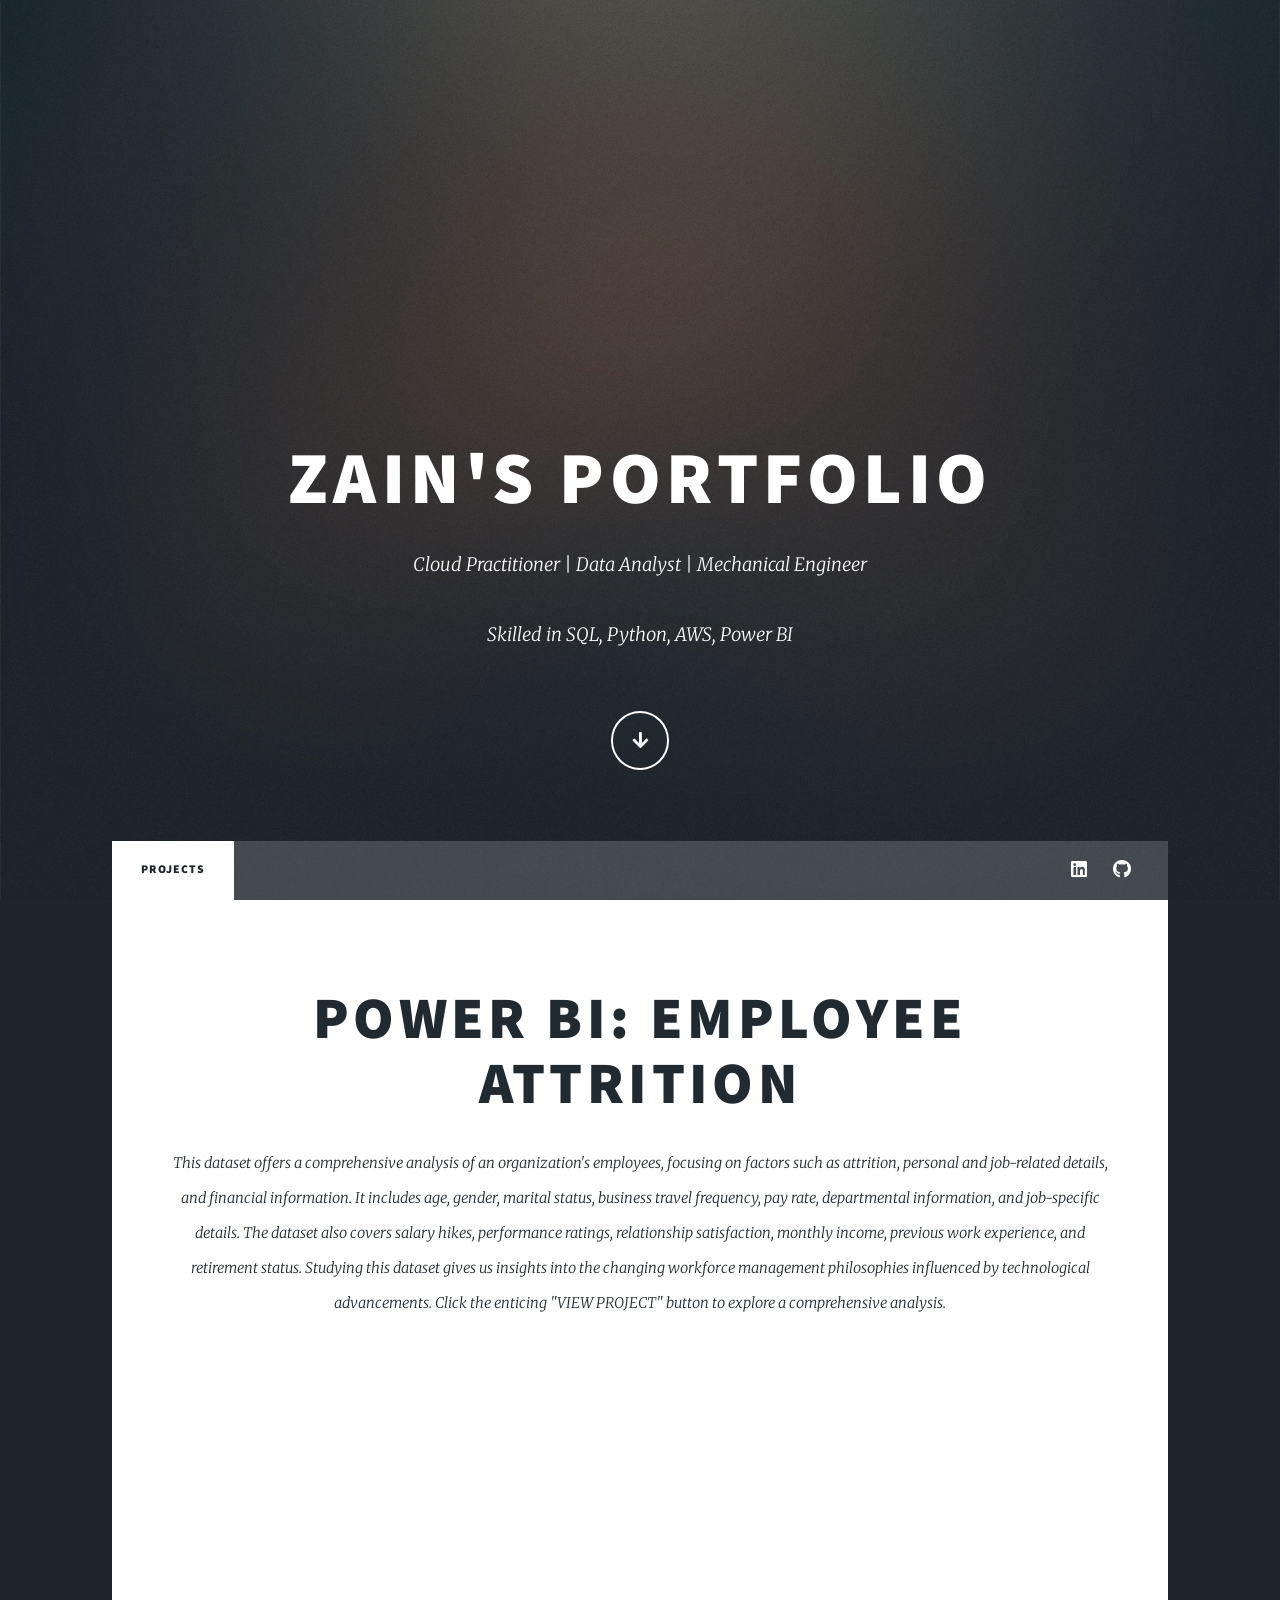
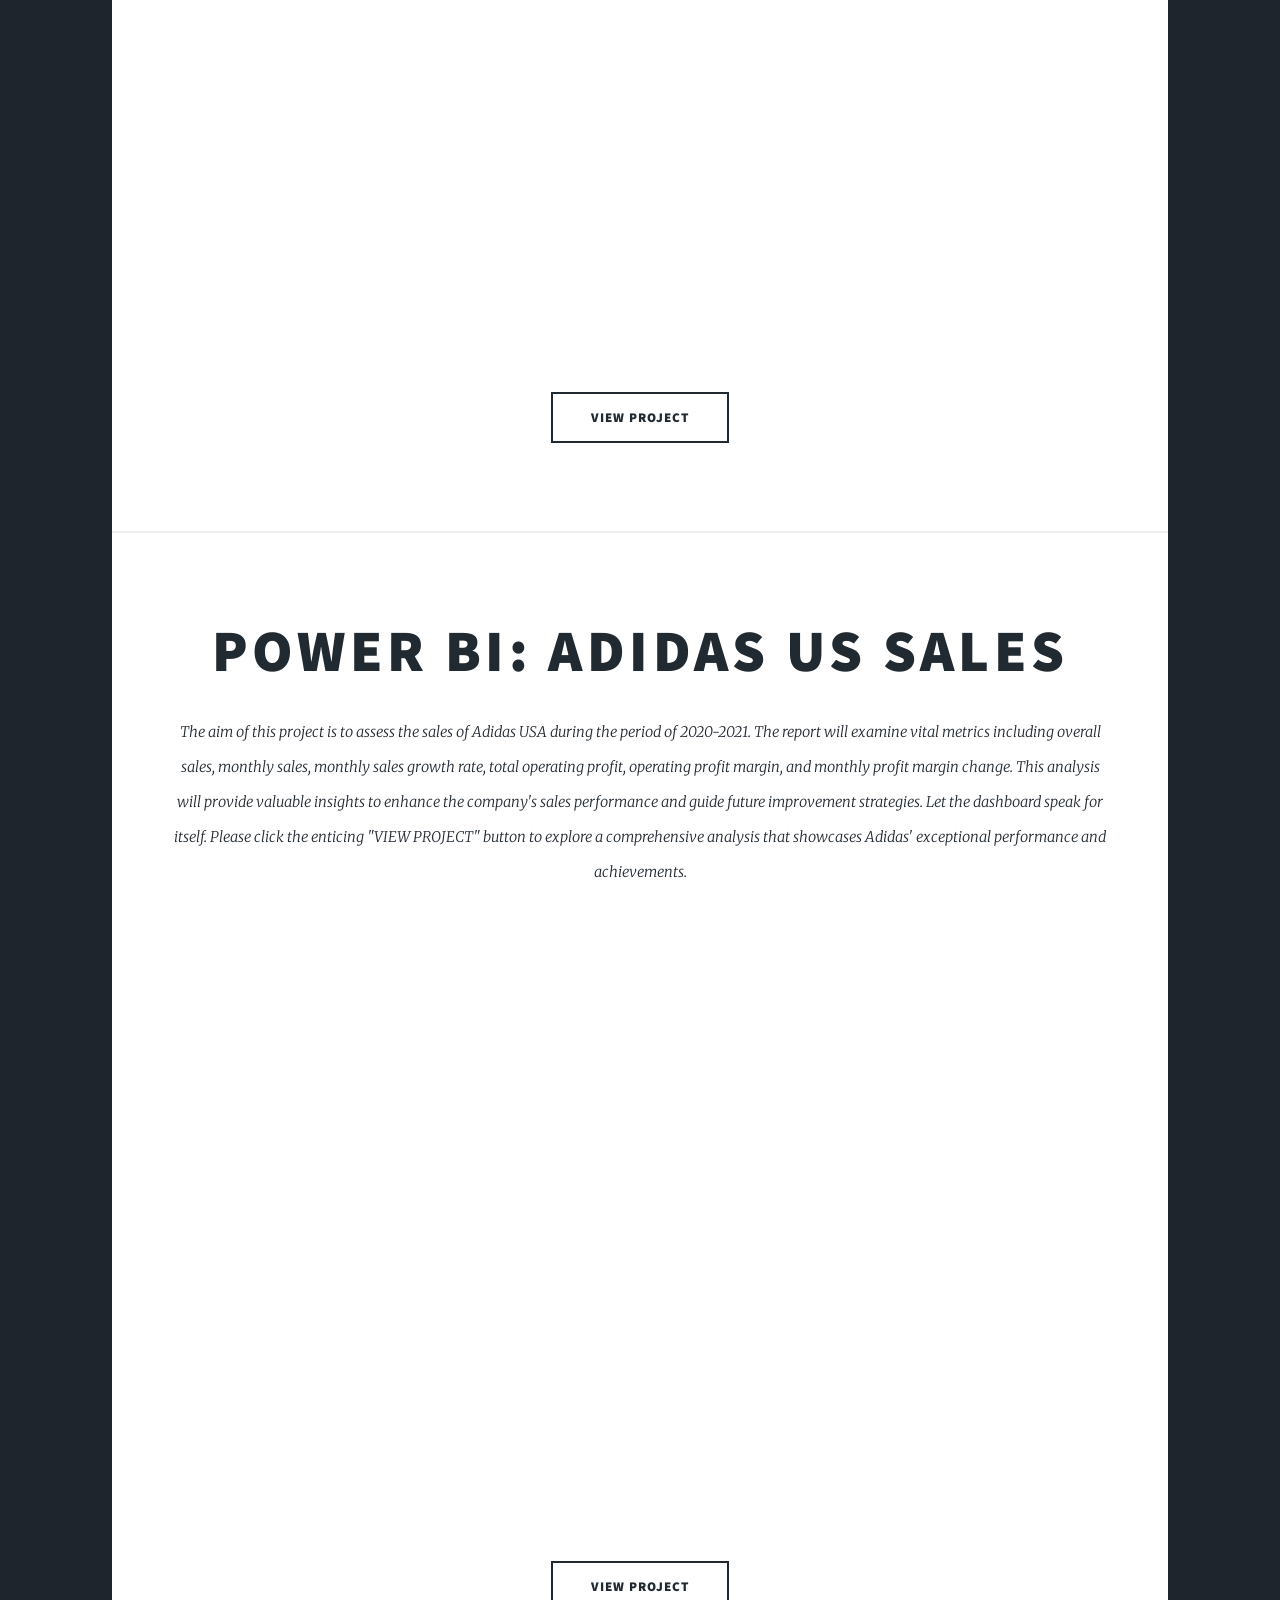
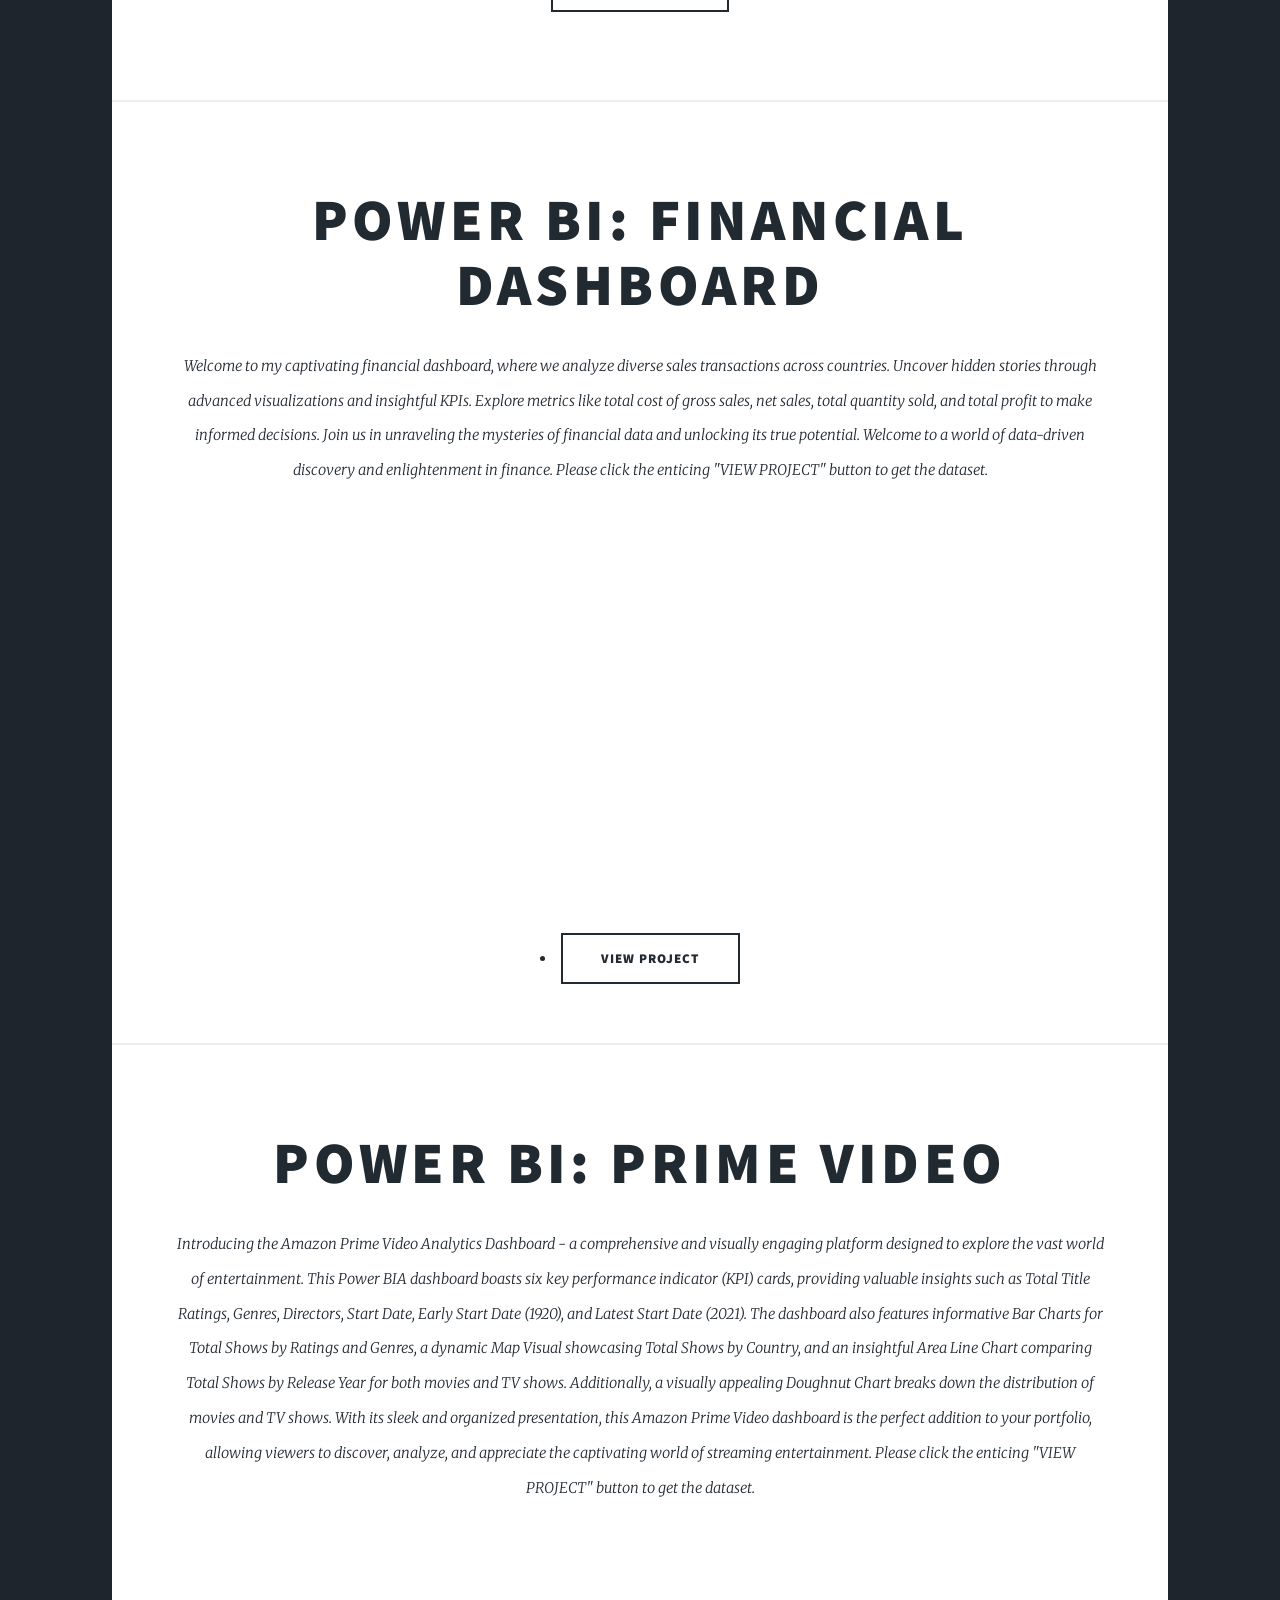
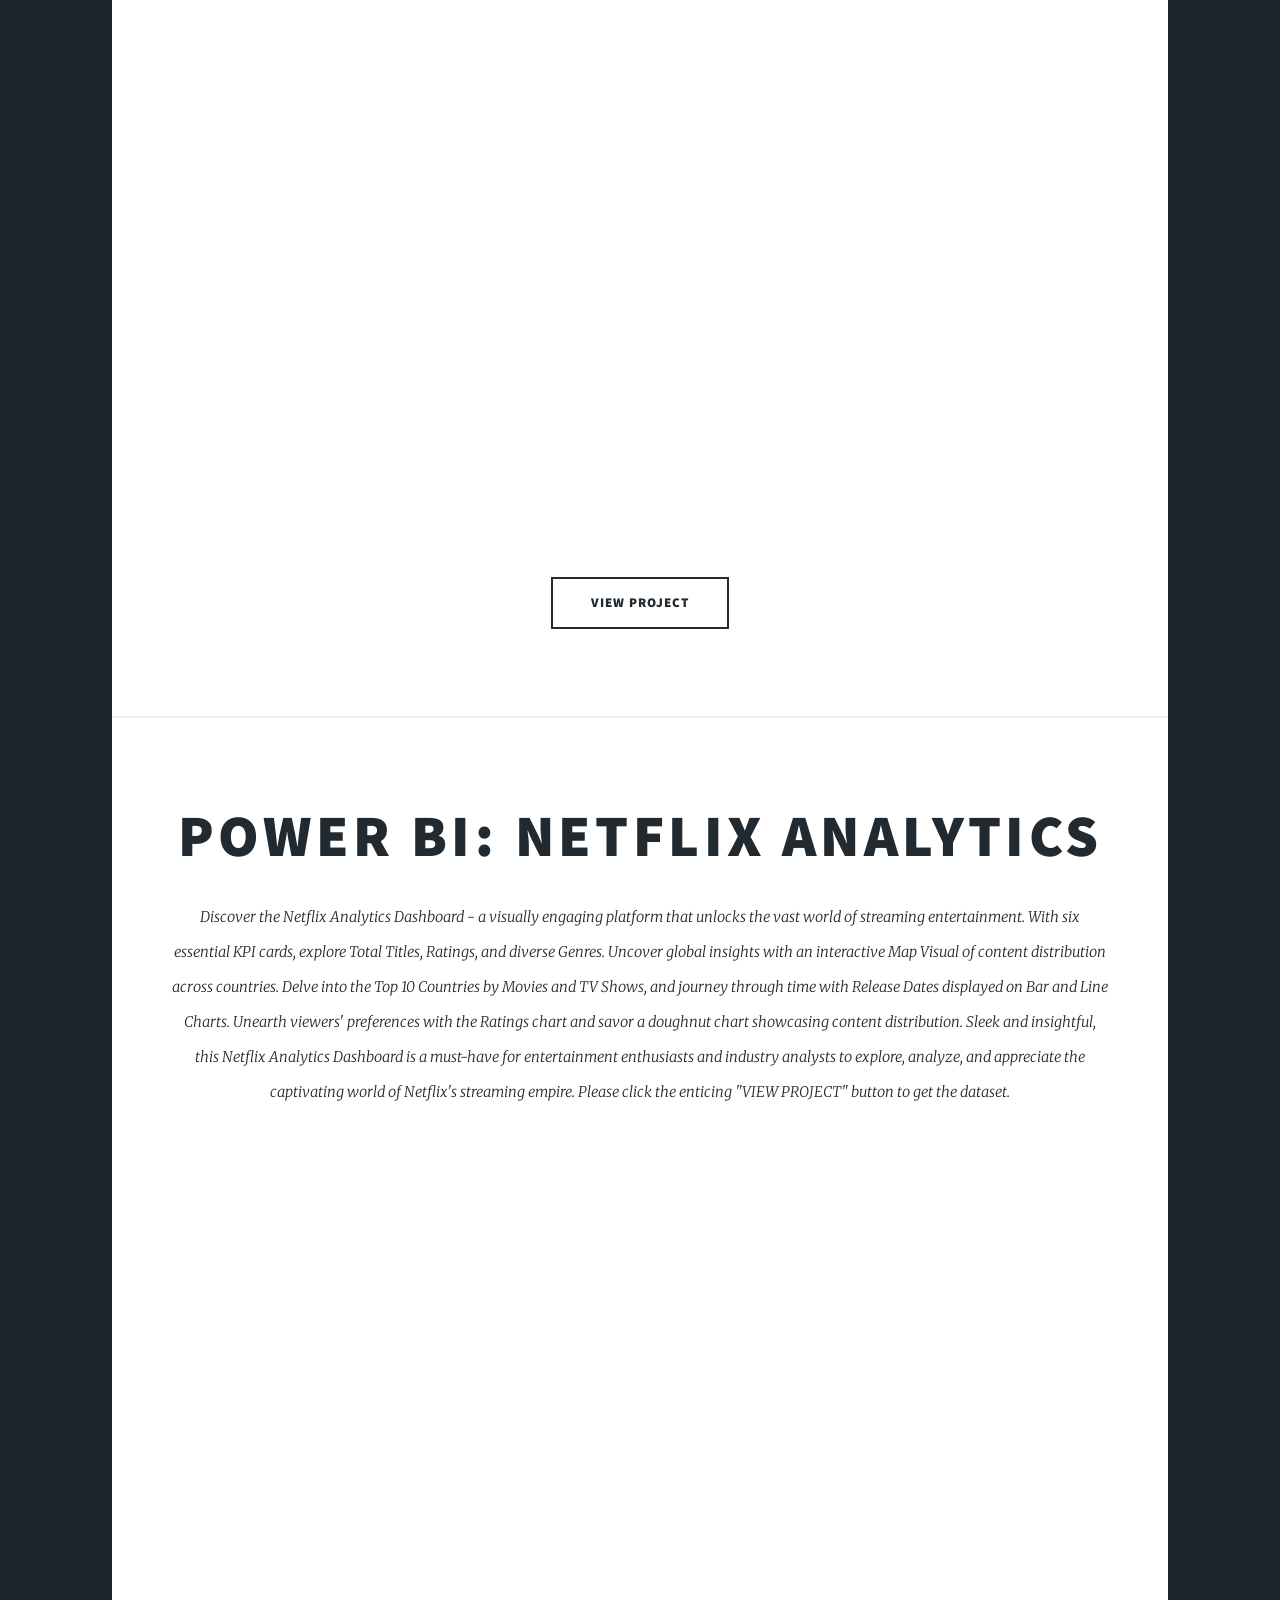
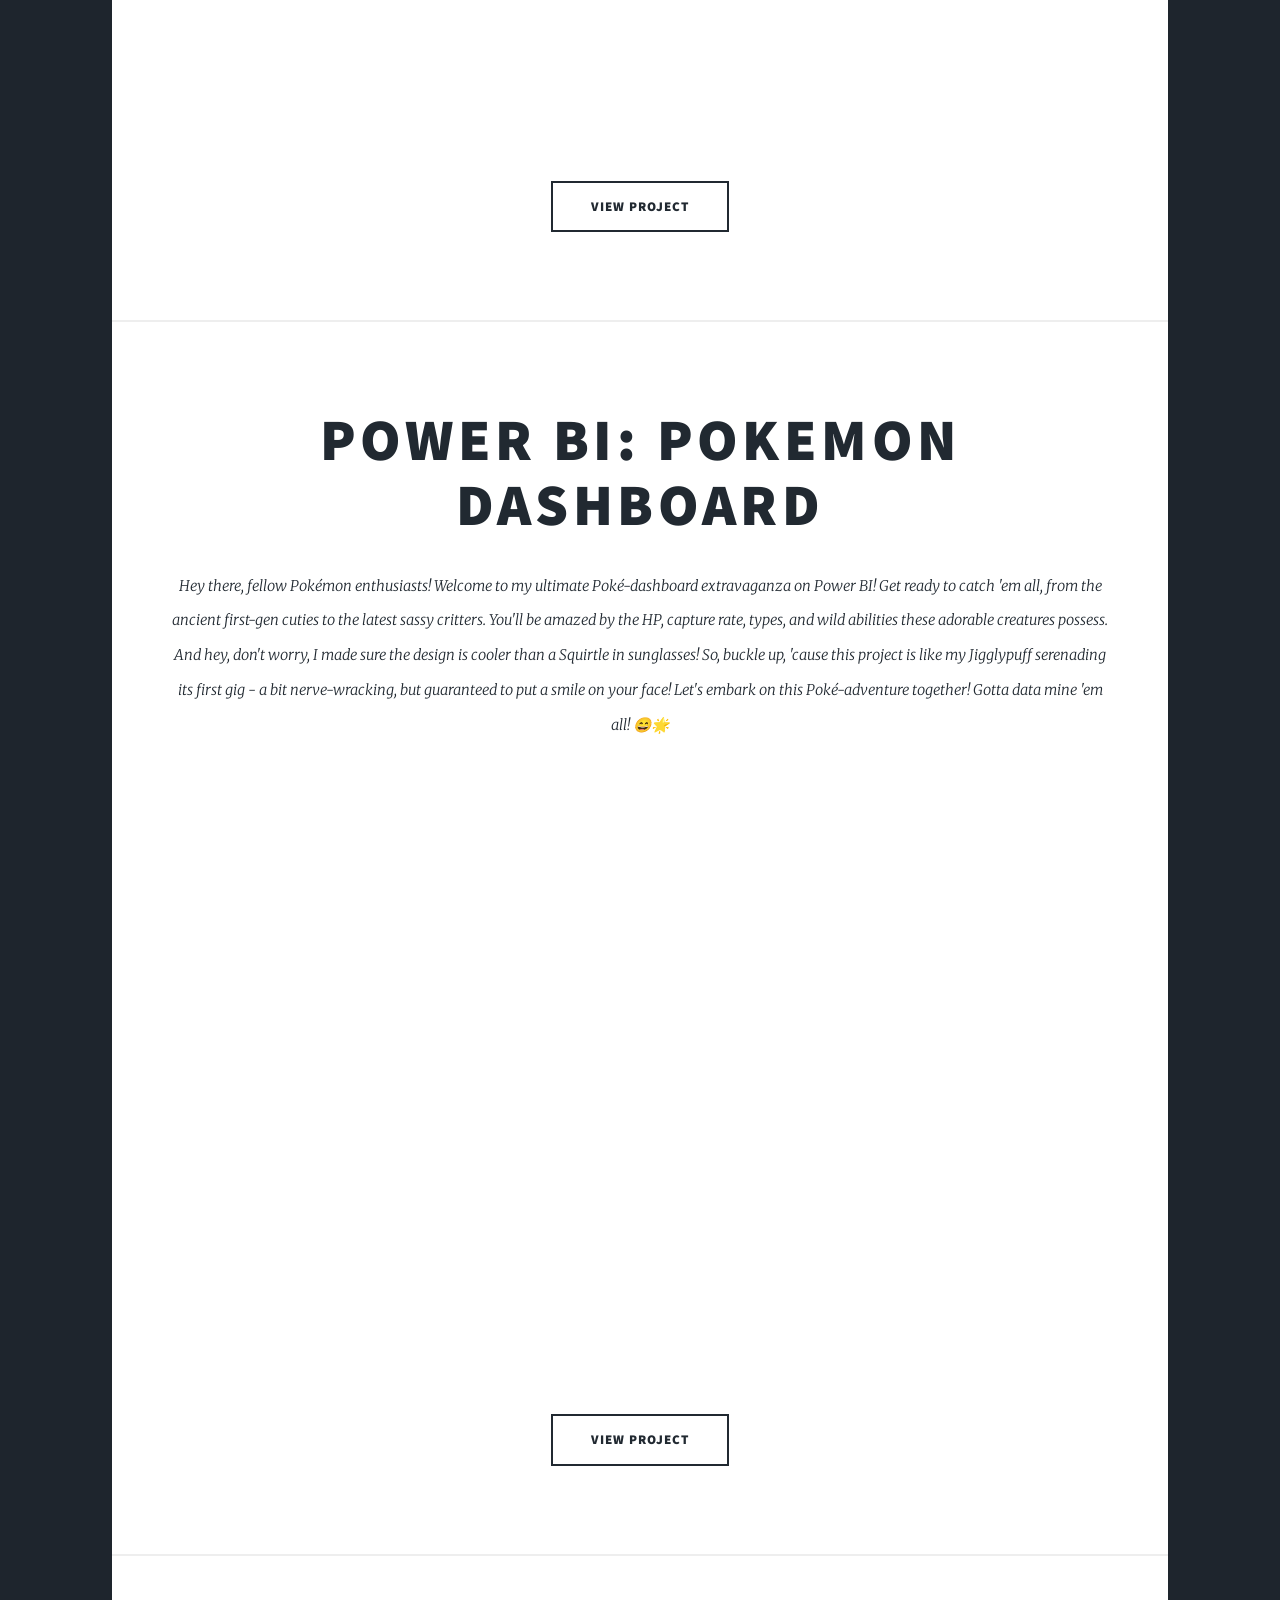
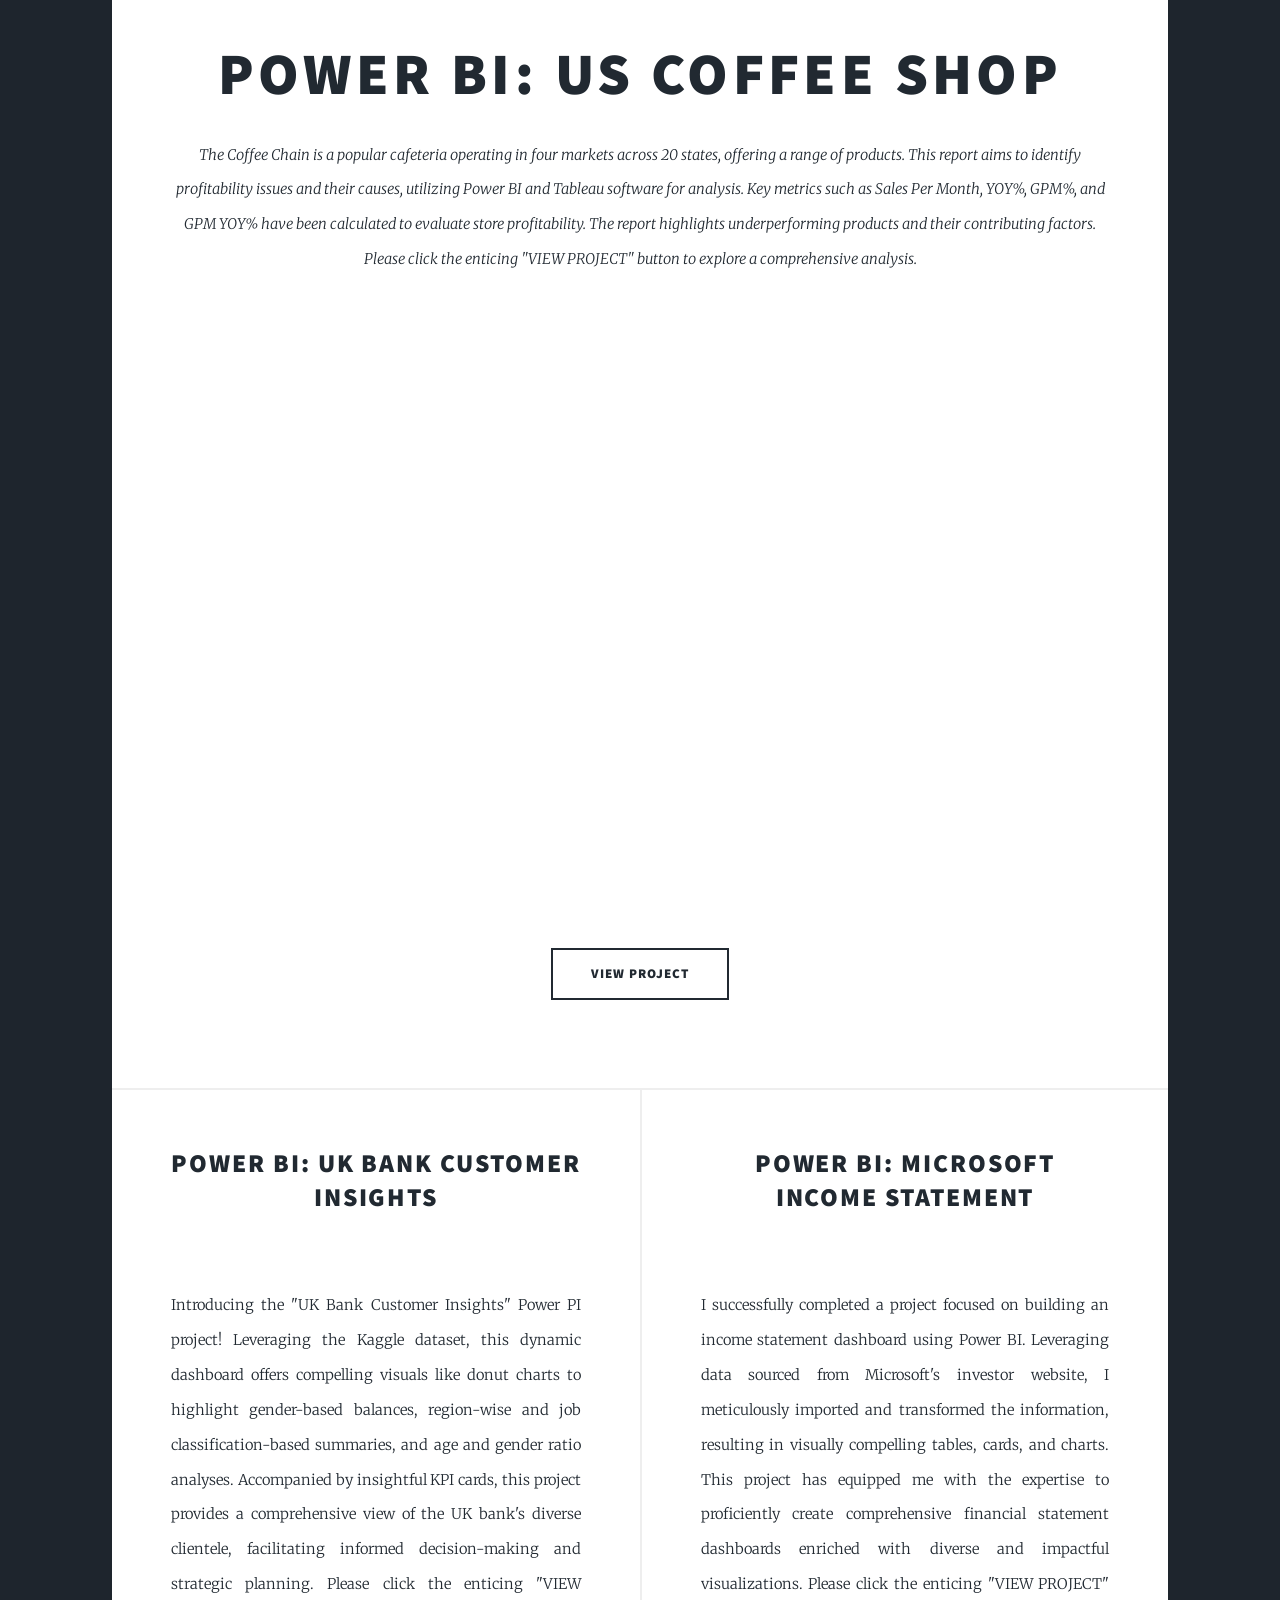
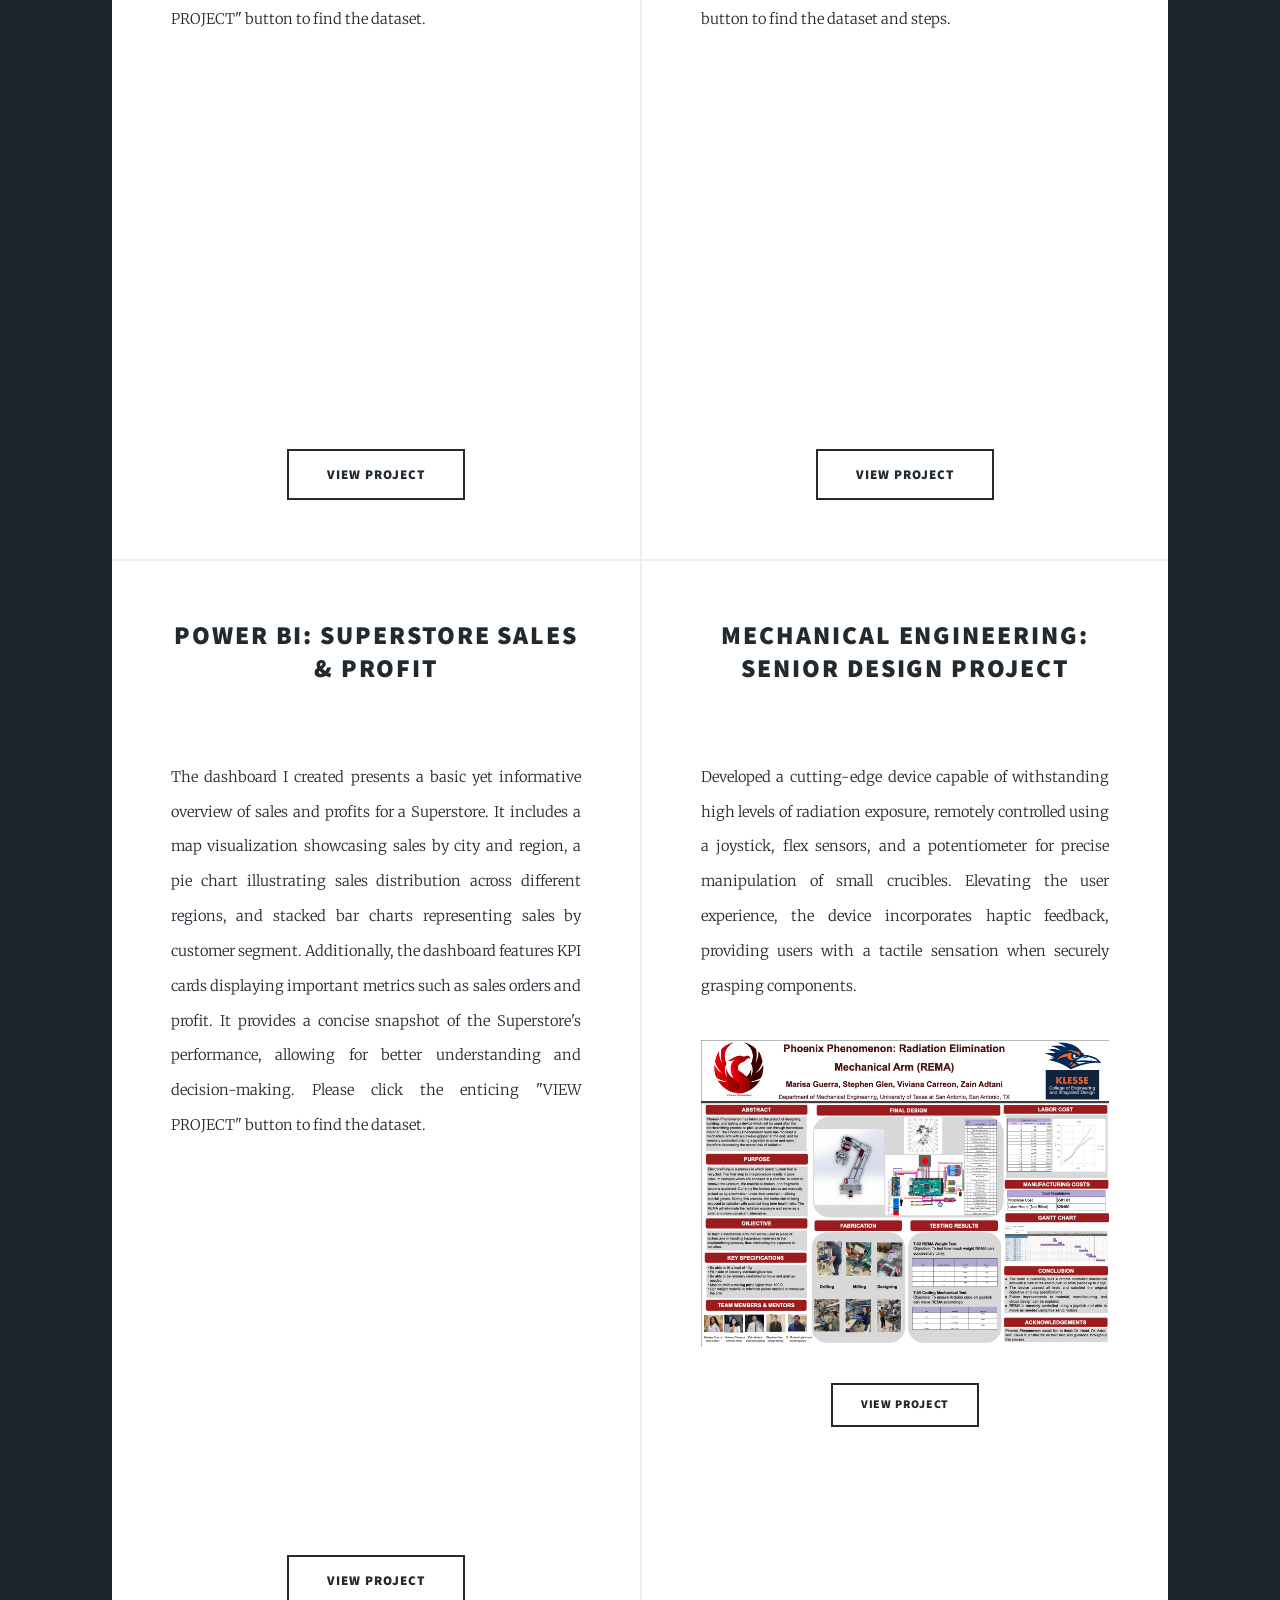
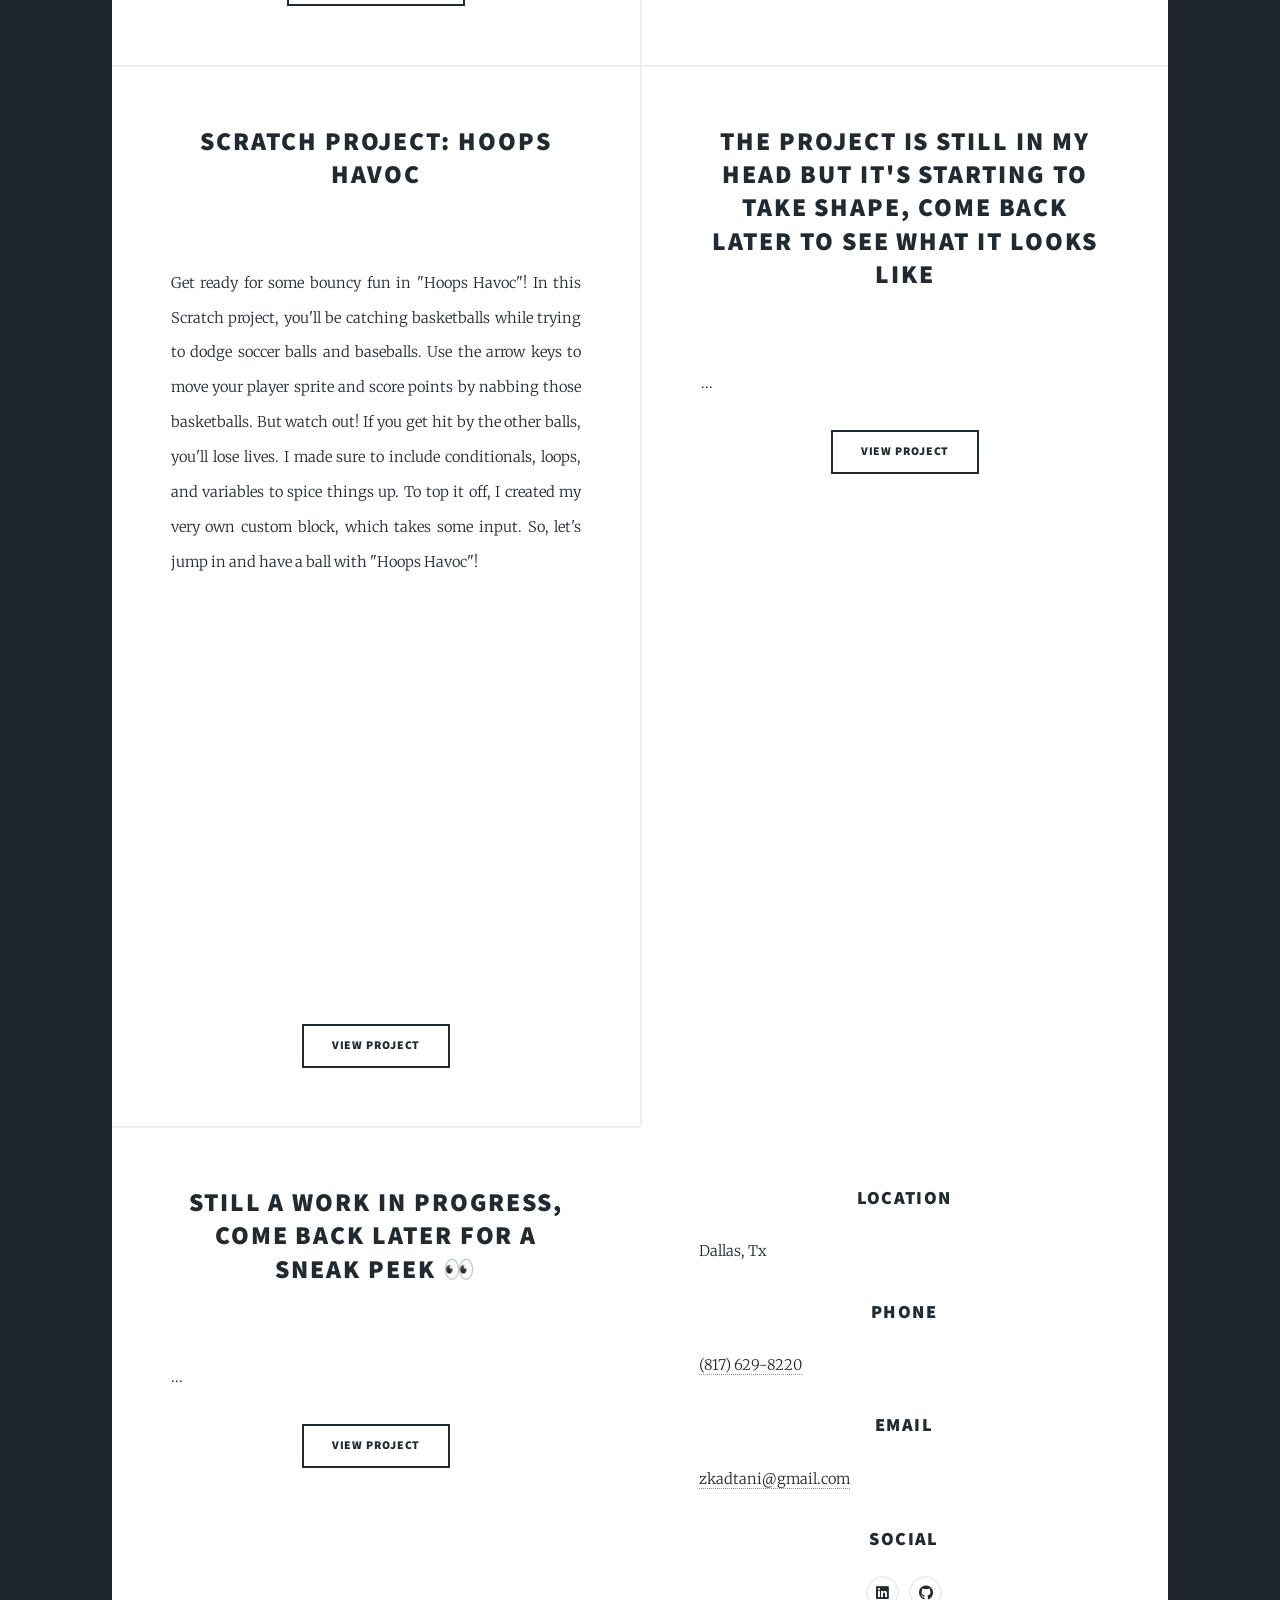
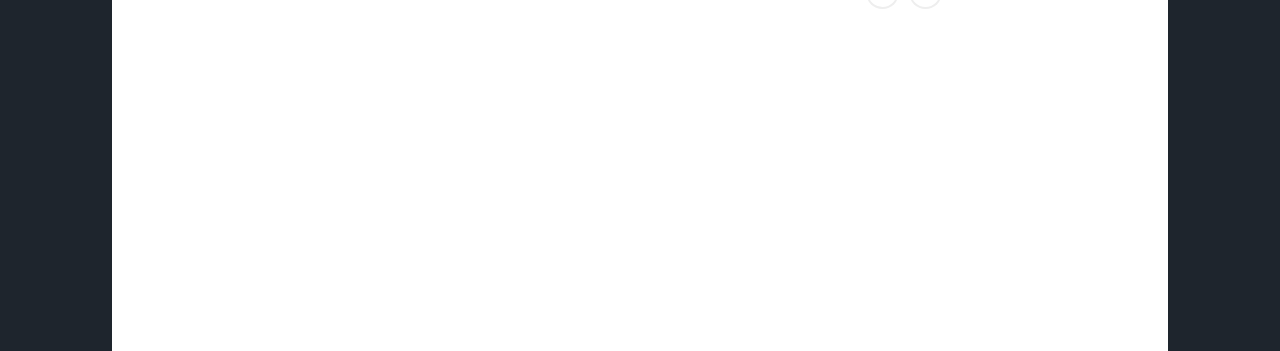
==== commit 28fd6d84: "Update index.html" ====
--- a/index.html
+++ b/index.html
@@ -84,6 +84,21 @@
 							<article class="post featured">
 								<header class="major">
 									
+									<h2><a href="https://public.3.basecamp.com/p/jPrf9AoKSFqHKWGioqXhyefr">Power BI: Financial Dashboard<br /> 
+									</a></h2>
+									<p>
+										Welcome to my captivating financial dashboard, where we analyze diverse sales transactions across countries. Uncover hidden stories through advanced visualizations and insightful KPIs. Explore metrics like total cost of gross sales, net sales, total quantity sold, and total profit to make informed decisions. Join us in unraveling the mysteries of financial data and unlocking its true potential. Welcome to a world of data-driven discovery and enlightenment in finance.
+										Please click the enticing "VIEW PROJECT" button to get the dataset.
+									</p>
+								</header>
+								<iframe title="Report Section" width="600" height="373.5" src="https://app.powerbi.com/view?r=eyJrIjoiZGI4MTdiY2UtNWZiMS00NmY4LTk0MjUtMzA2ZjRhYWU4MjdiIiwidCI6IjU0NGZkN2MzLTAxNGItNDkwYS04OThhLWViNDliYWQ3ZTNiNSJ9" frameborder="0" allowFullScreen="true"></iframe>
+									<li><a href="https://public.3.basecamp.com/p/jPrf9AoKSFqHKWGioqXhyefr" class="button large">View project</a></li>
+								</ul>
+							</article>
+
+							<article class="post featured">
+								<header class="major">
+									
 									<h2><a href="https://public.3.basecamp.com/p/Vdc3CEYBP9bPASF5x2Cujopa">Power BI: Prime Video <br /> 
 									</a></h2>
 									<p>
@@ -161,7 +176,7 @@
 										Please click the enticing "VIEW PROJECT" button to find the dataset.
 									</p>
 									</header>
-									<iframe title="Report Section" width="550" height="370" src="https://app.powerbi.com/view?r=eyJrIjoiZjVjMmNhMDEtYzE2YS00YzczLTlmMzAtMTljYTQ2MmEzZjhjIiwidCI6IjU0NGZkN2MzLTAxNGItNDkwYS04OThhLWViNDliYWQ3ZTNiNSJ9" frameborder="0" allowFullScreen="true"></iframe>
+									<iframe title="Report Section" width="500" height="370" src="https://app.powerbi.com/view?r=eyJrIjoiZjVjMmNhMDEtYzE2YS00YzczLTlmMzAtMTljYTQ2MmEzZjhjIiwidCI6IjU0NGZkN2MzLTAxNGItNDkwYS04OThhLWViNDliYWQ3ZTNiNSJ9" frameborder="0" allowFullScreen="true"></iframe>
 									<ul class="actions special">
 									<li><a href="https://public.3.basecamp.com/p/jqYMw2PnSMnmEZPj5ESEu5hr" class="button large">View project</a></li>
 								</ul>
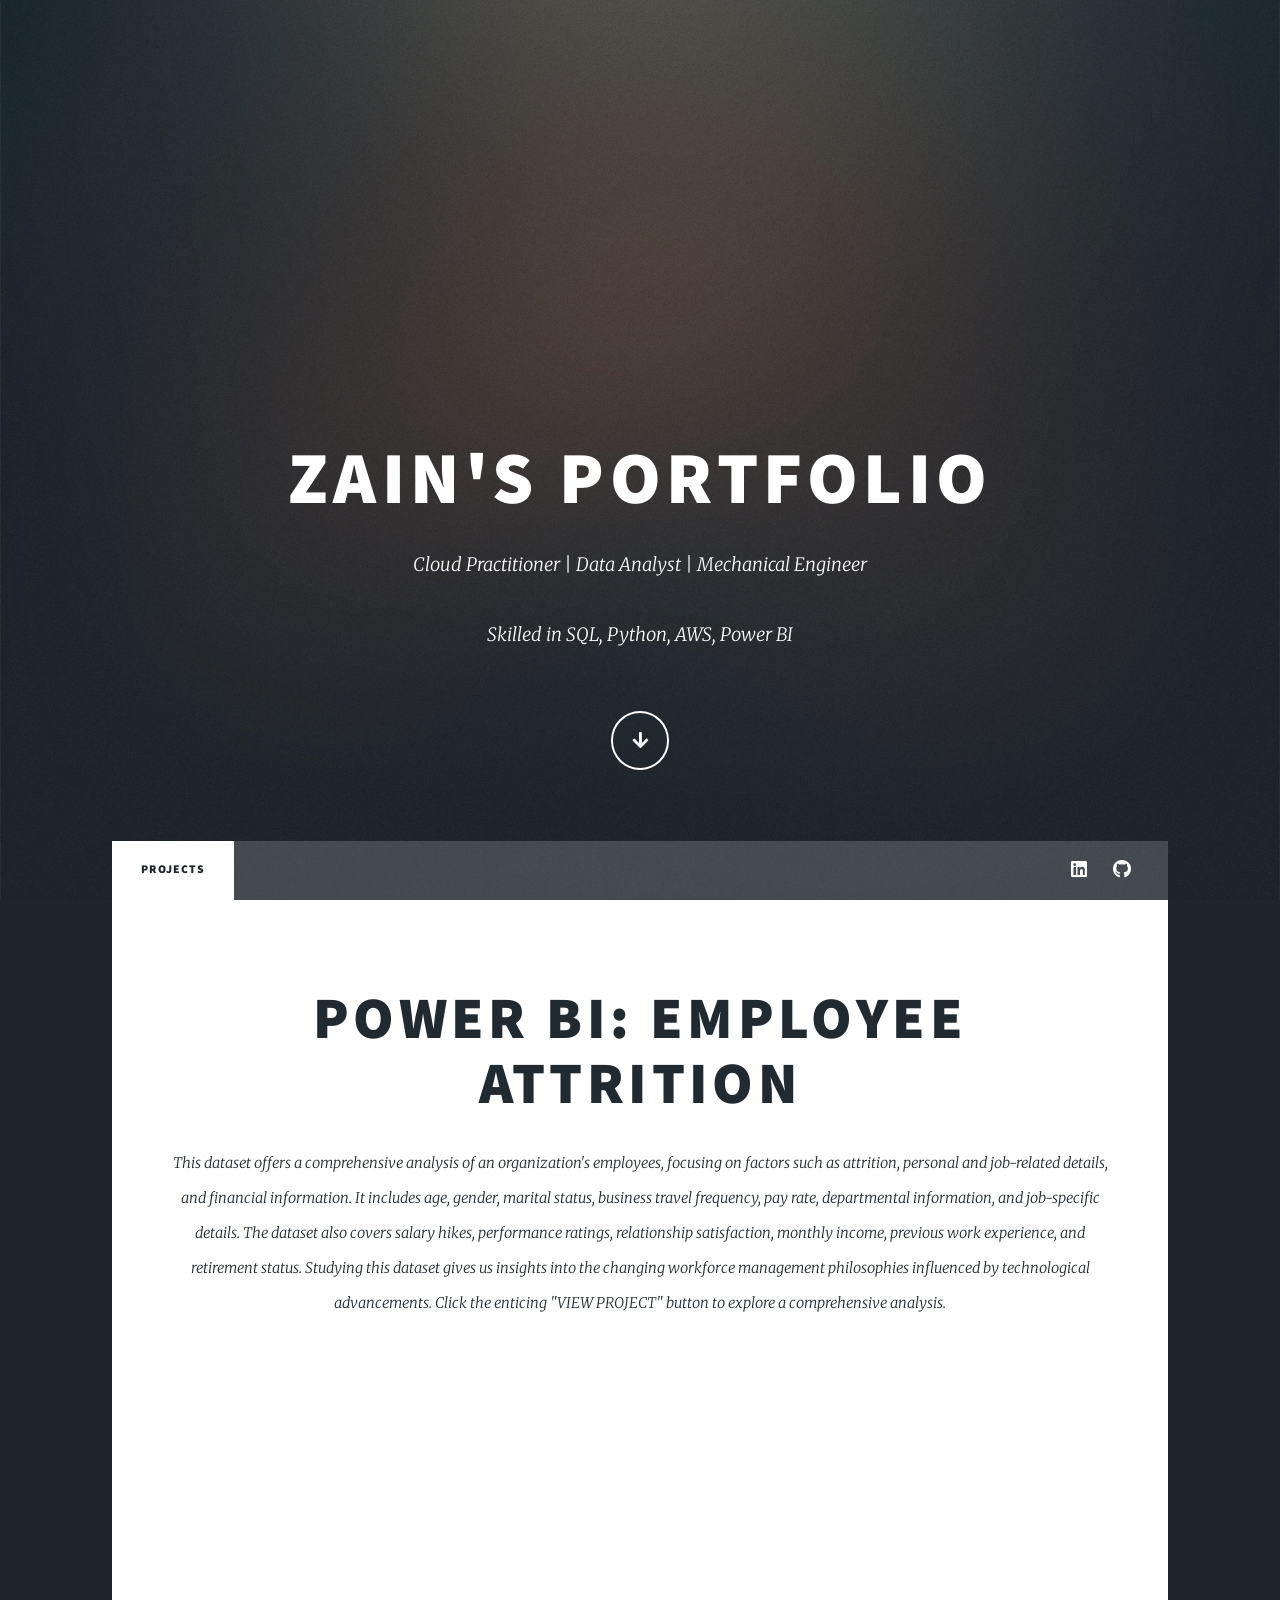
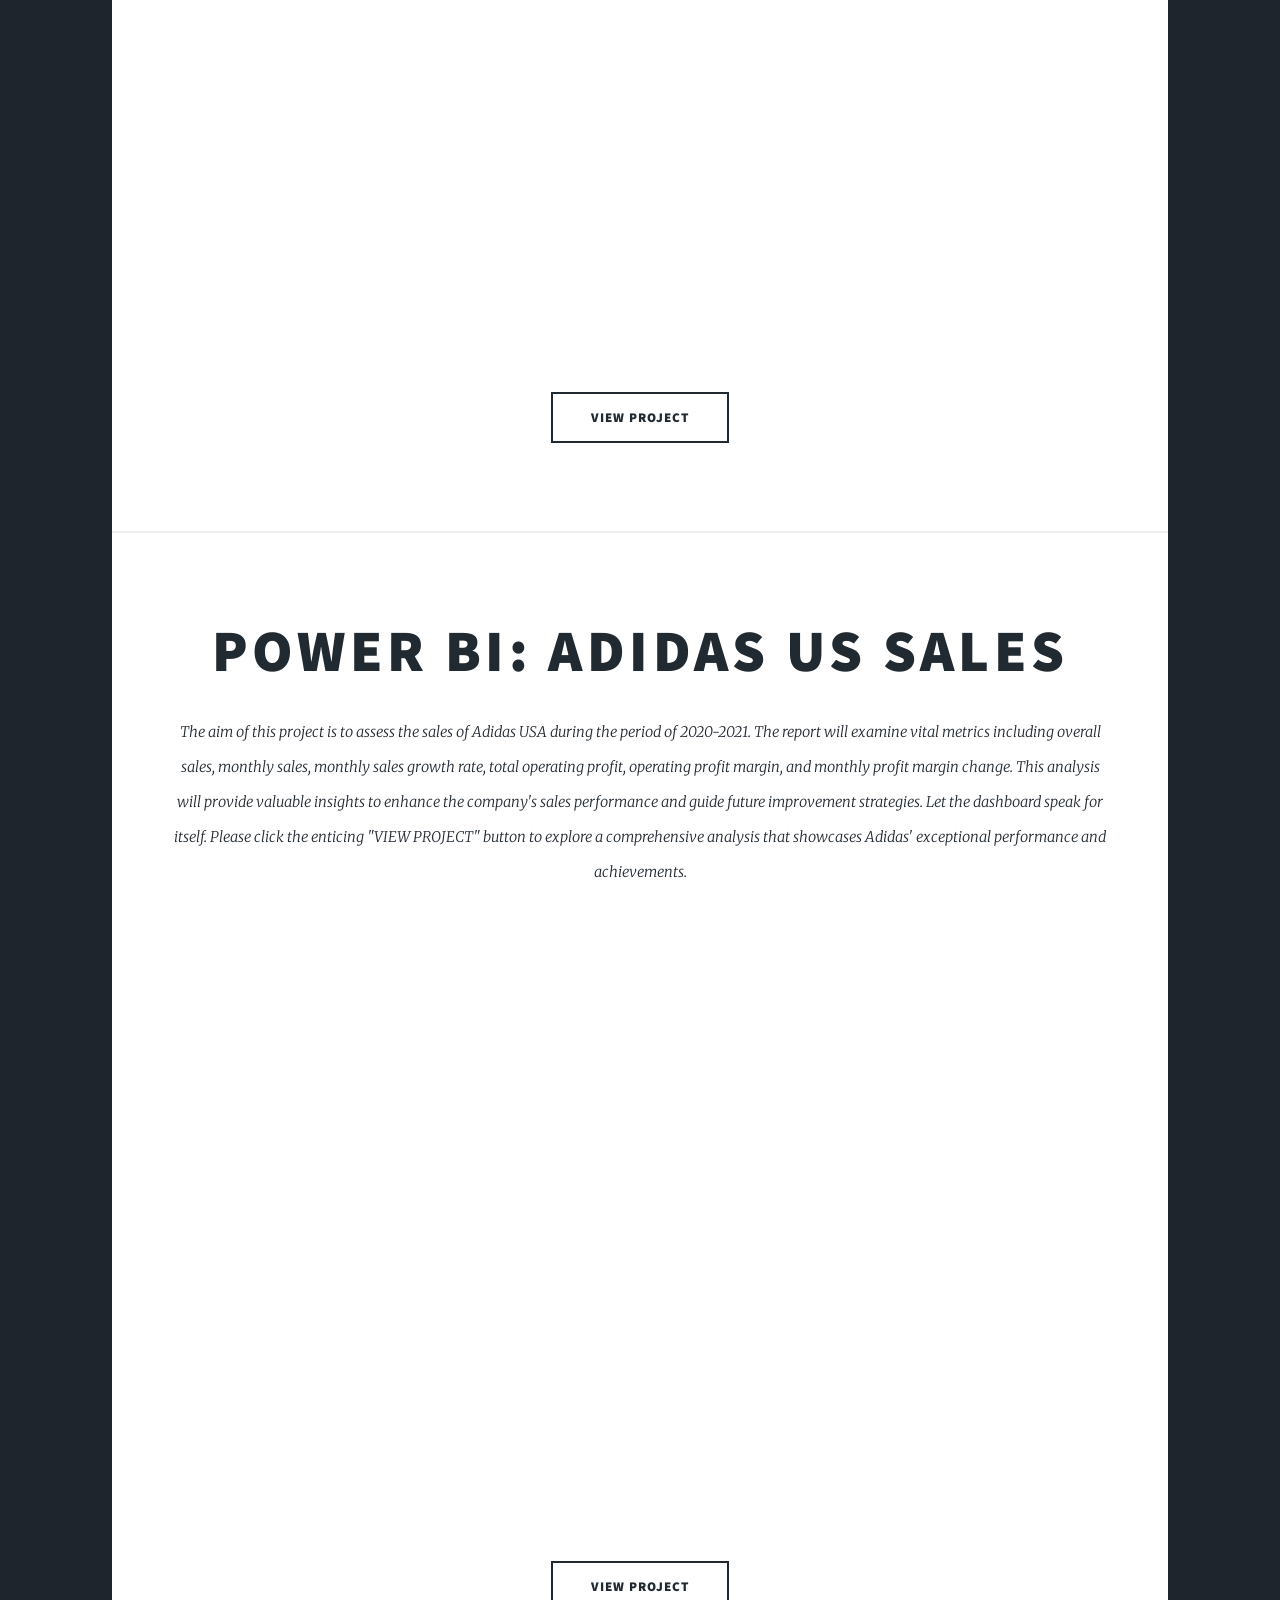
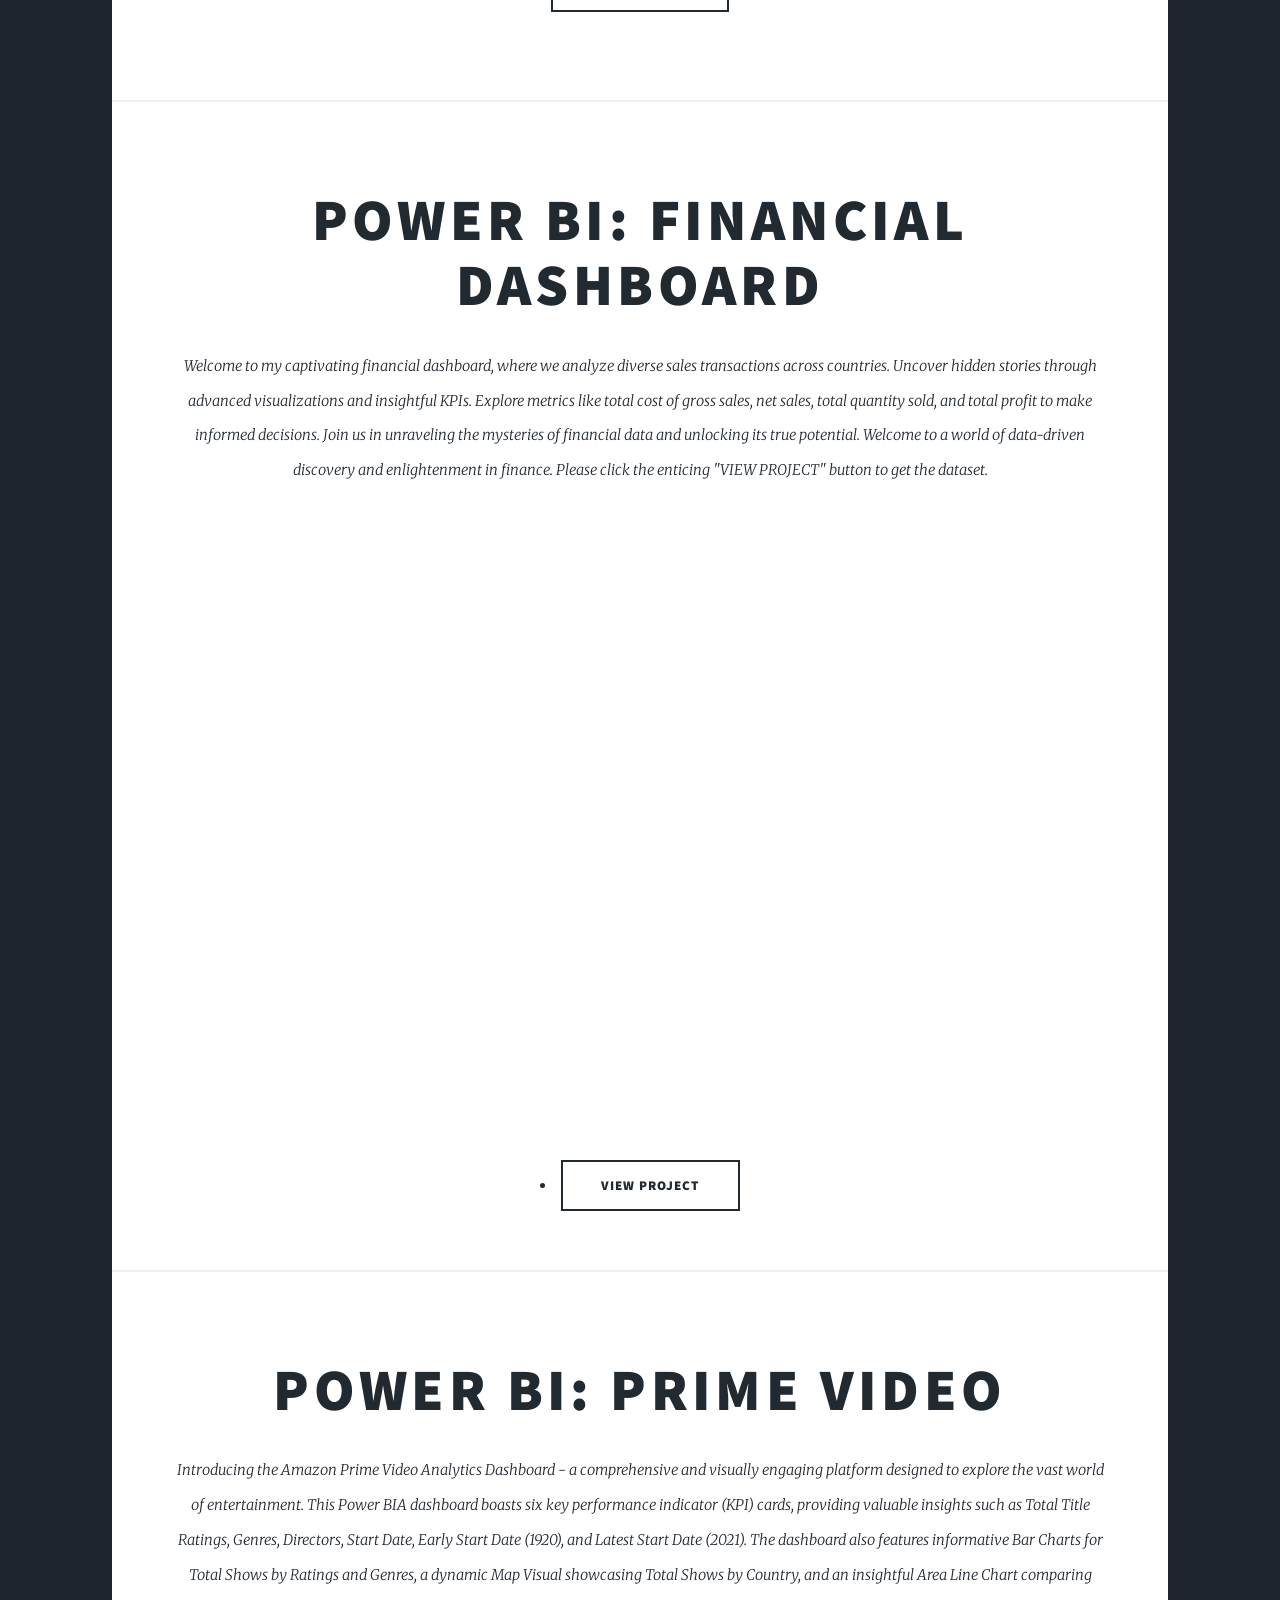
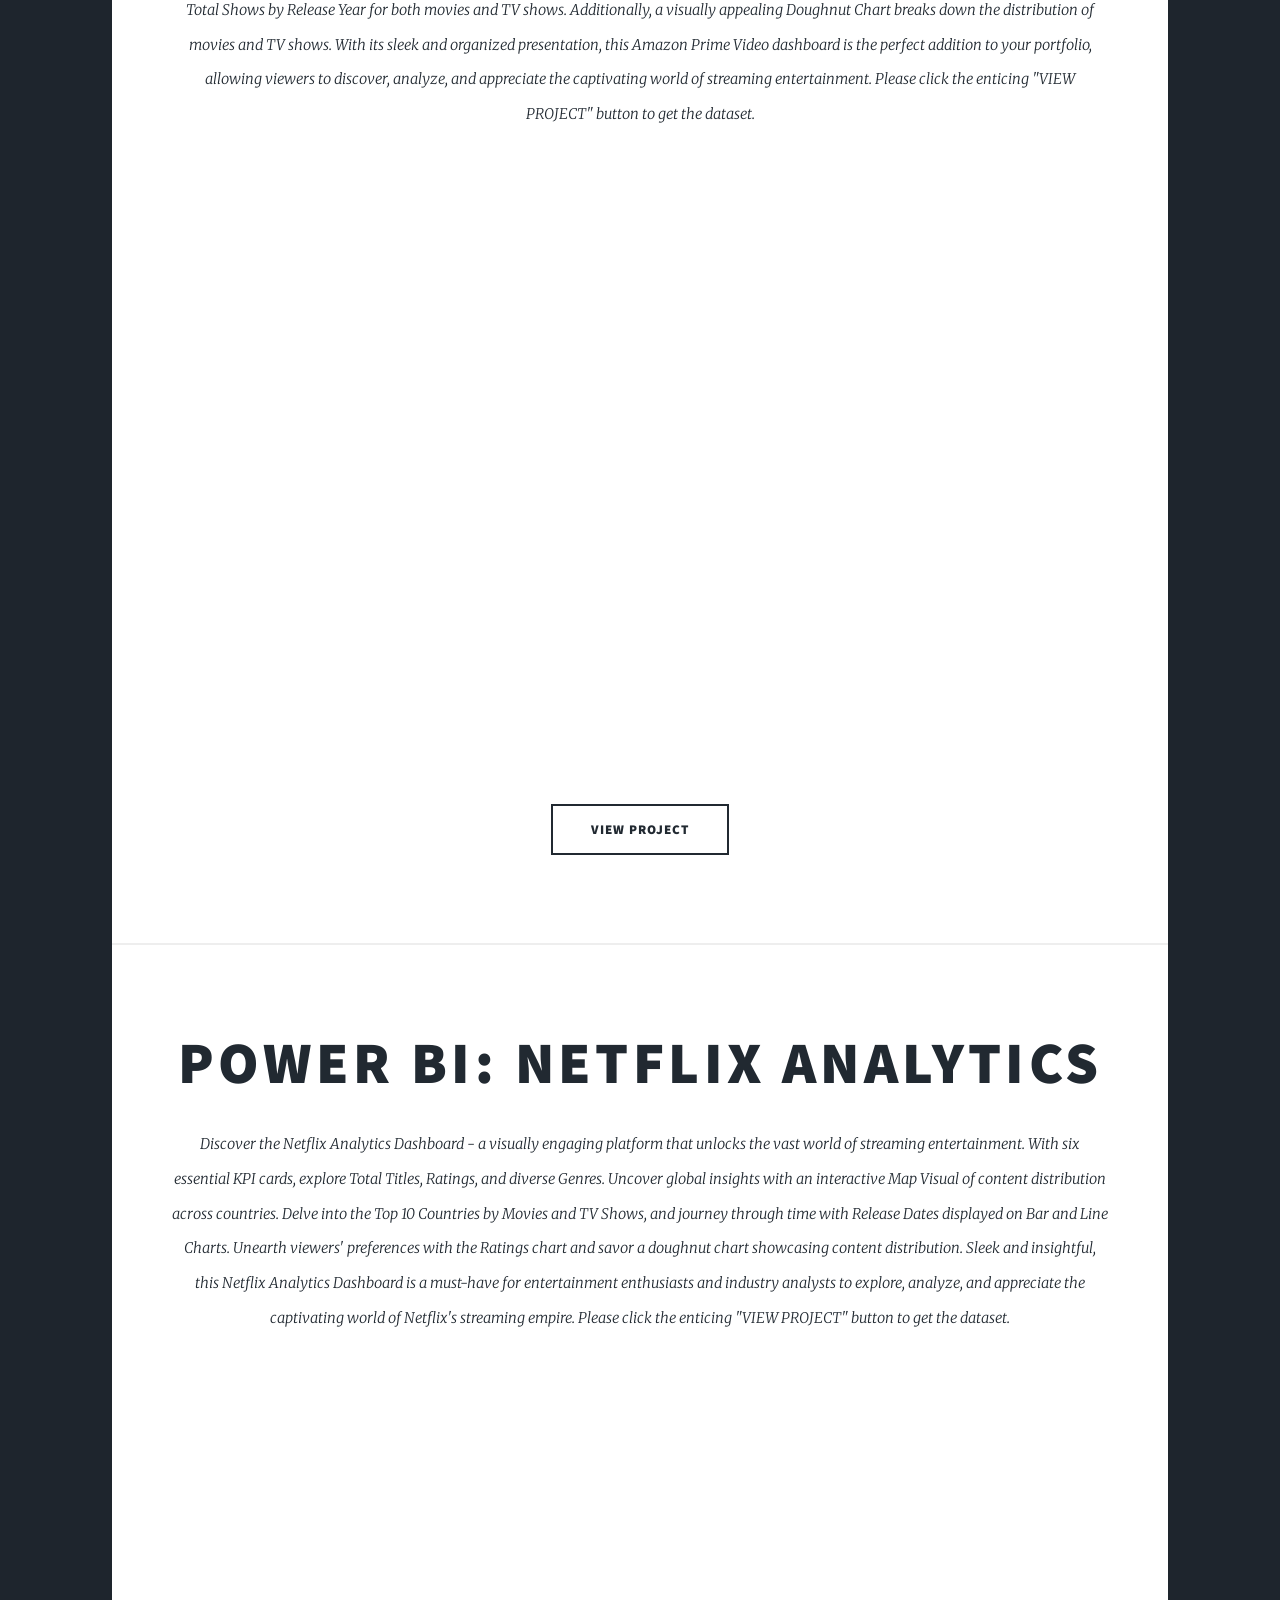
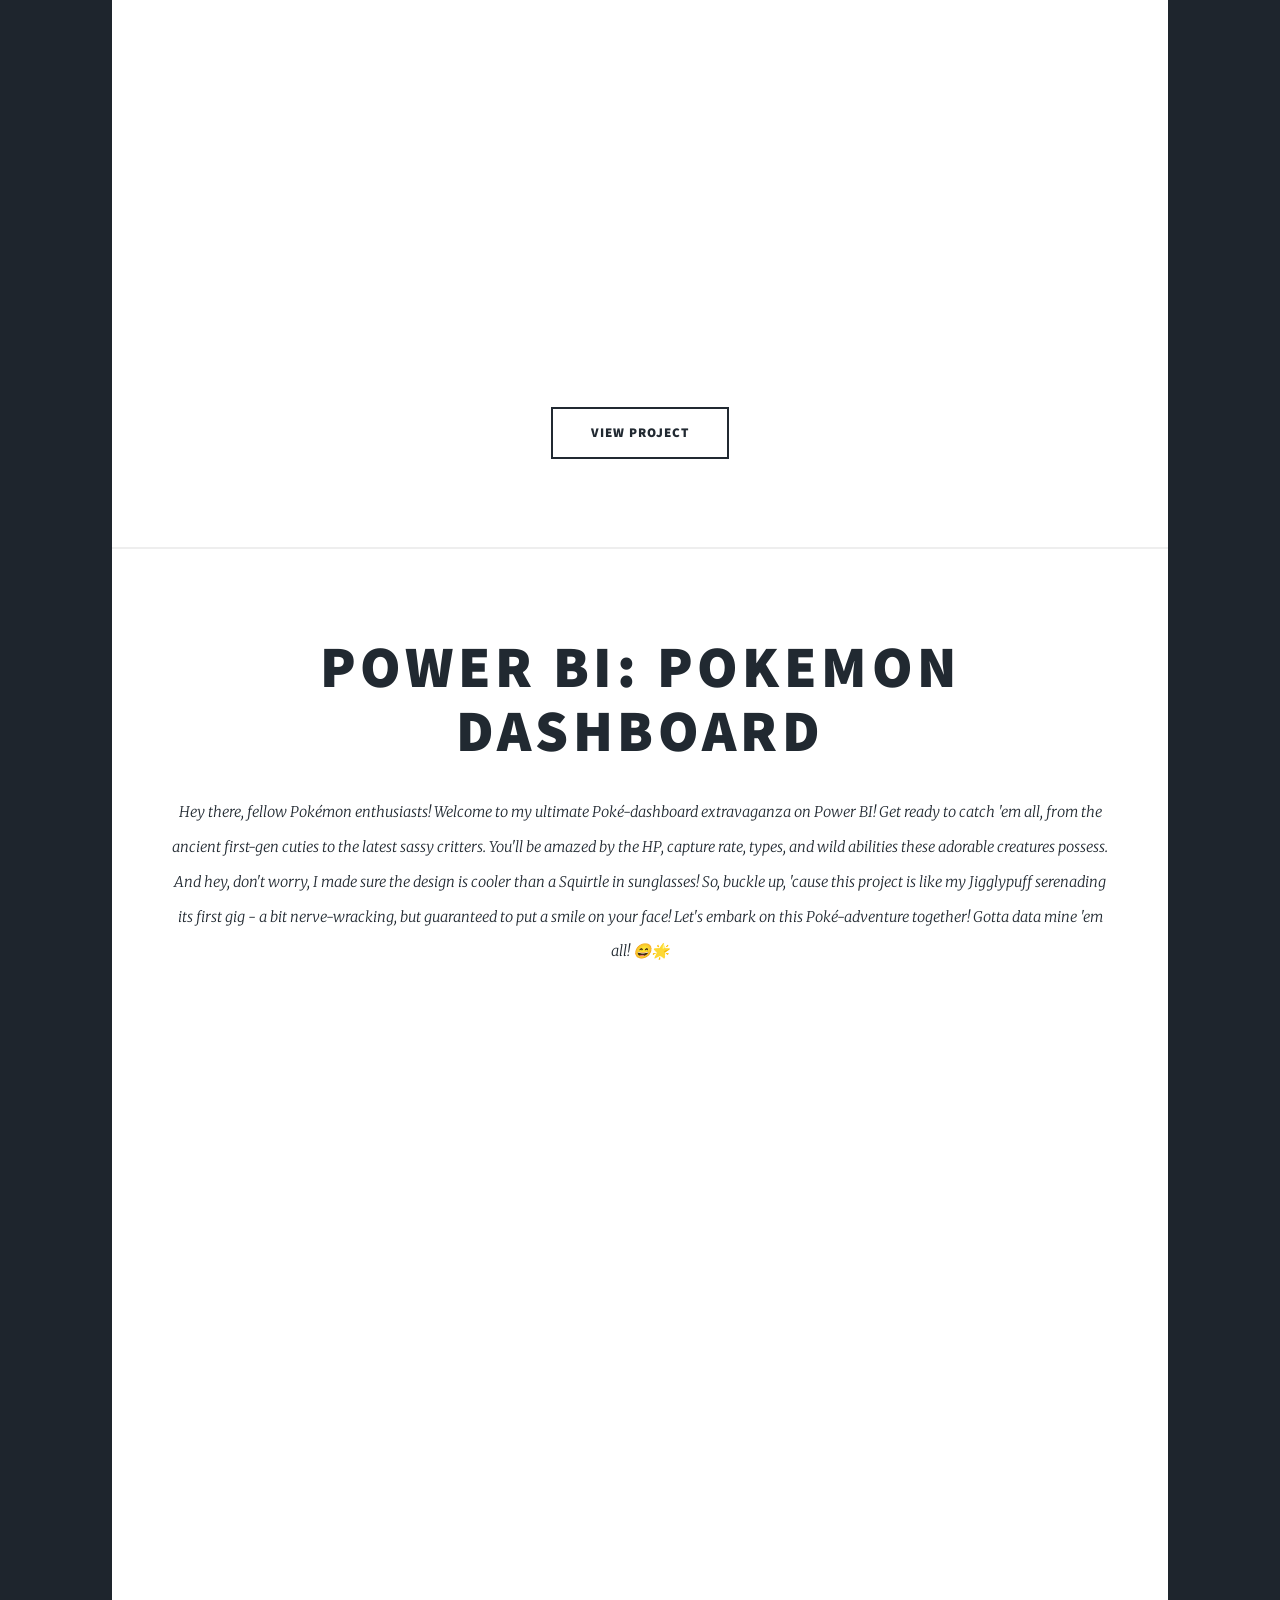
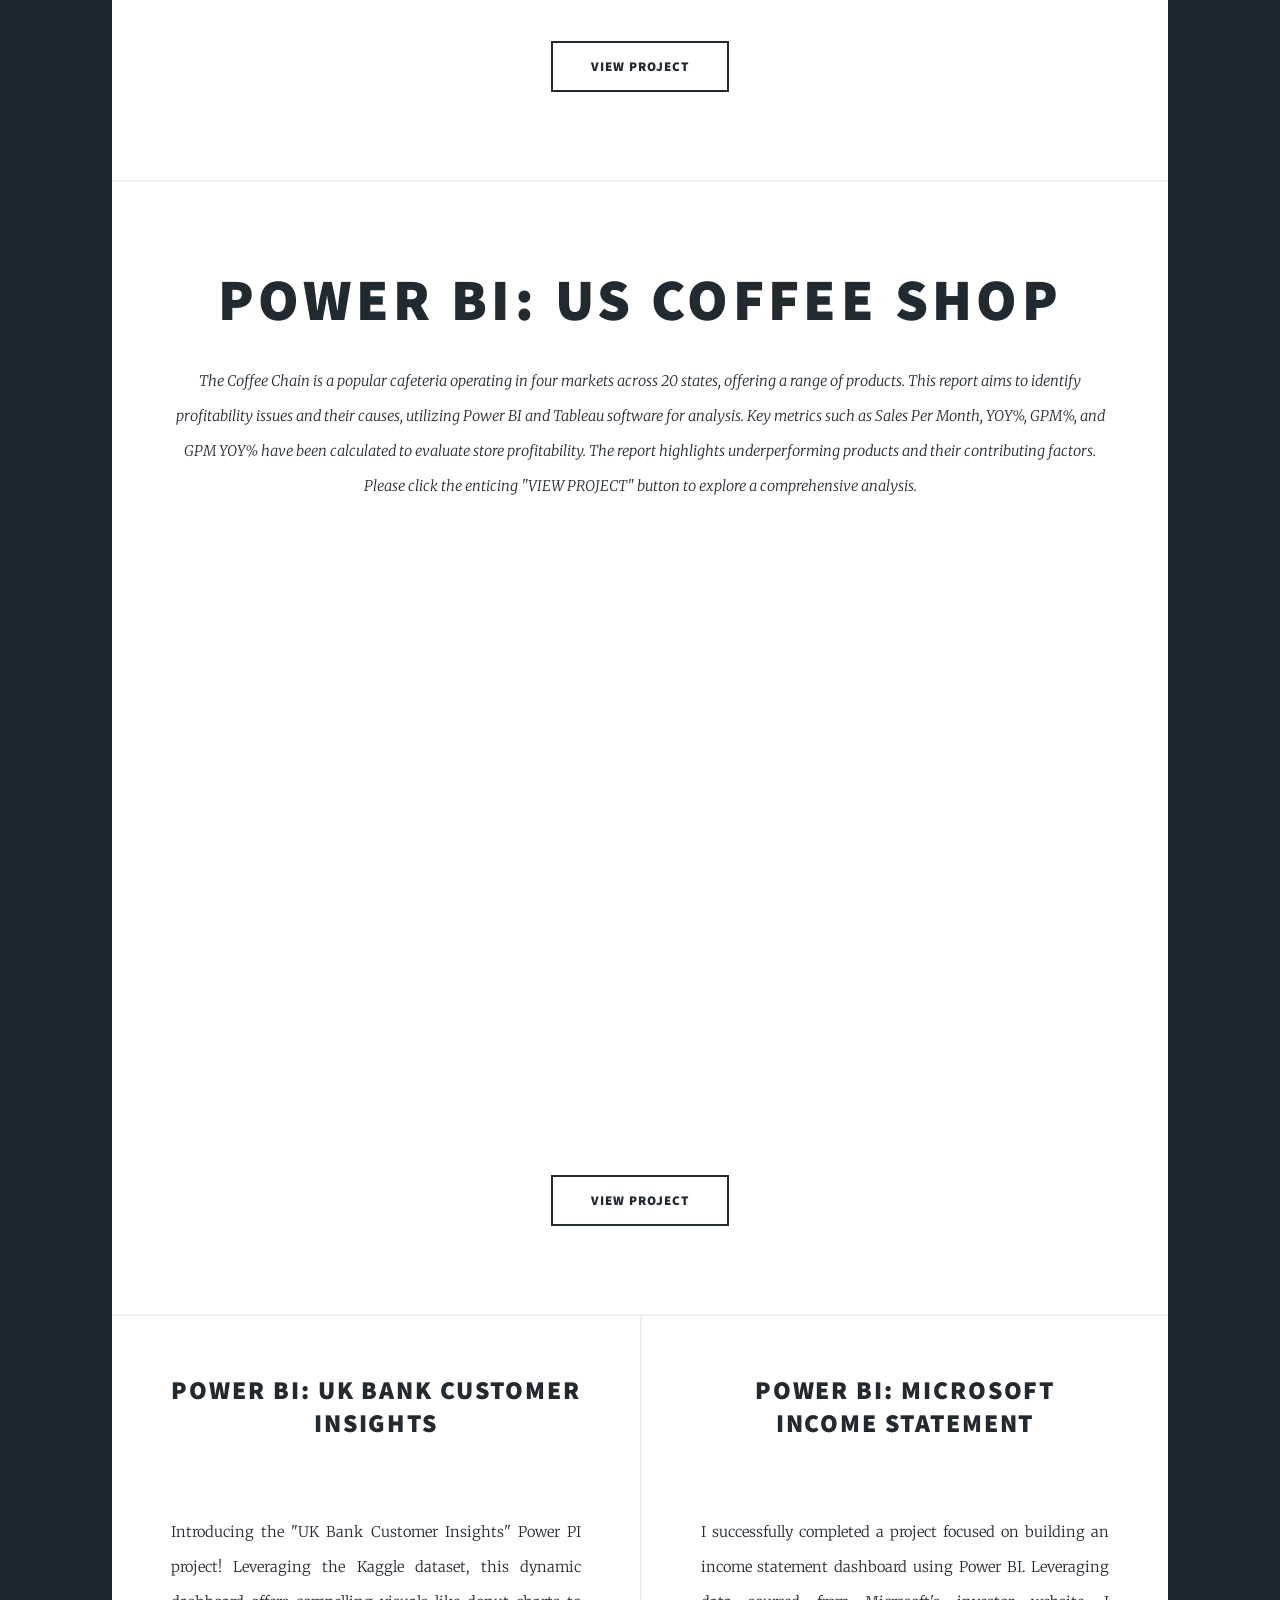
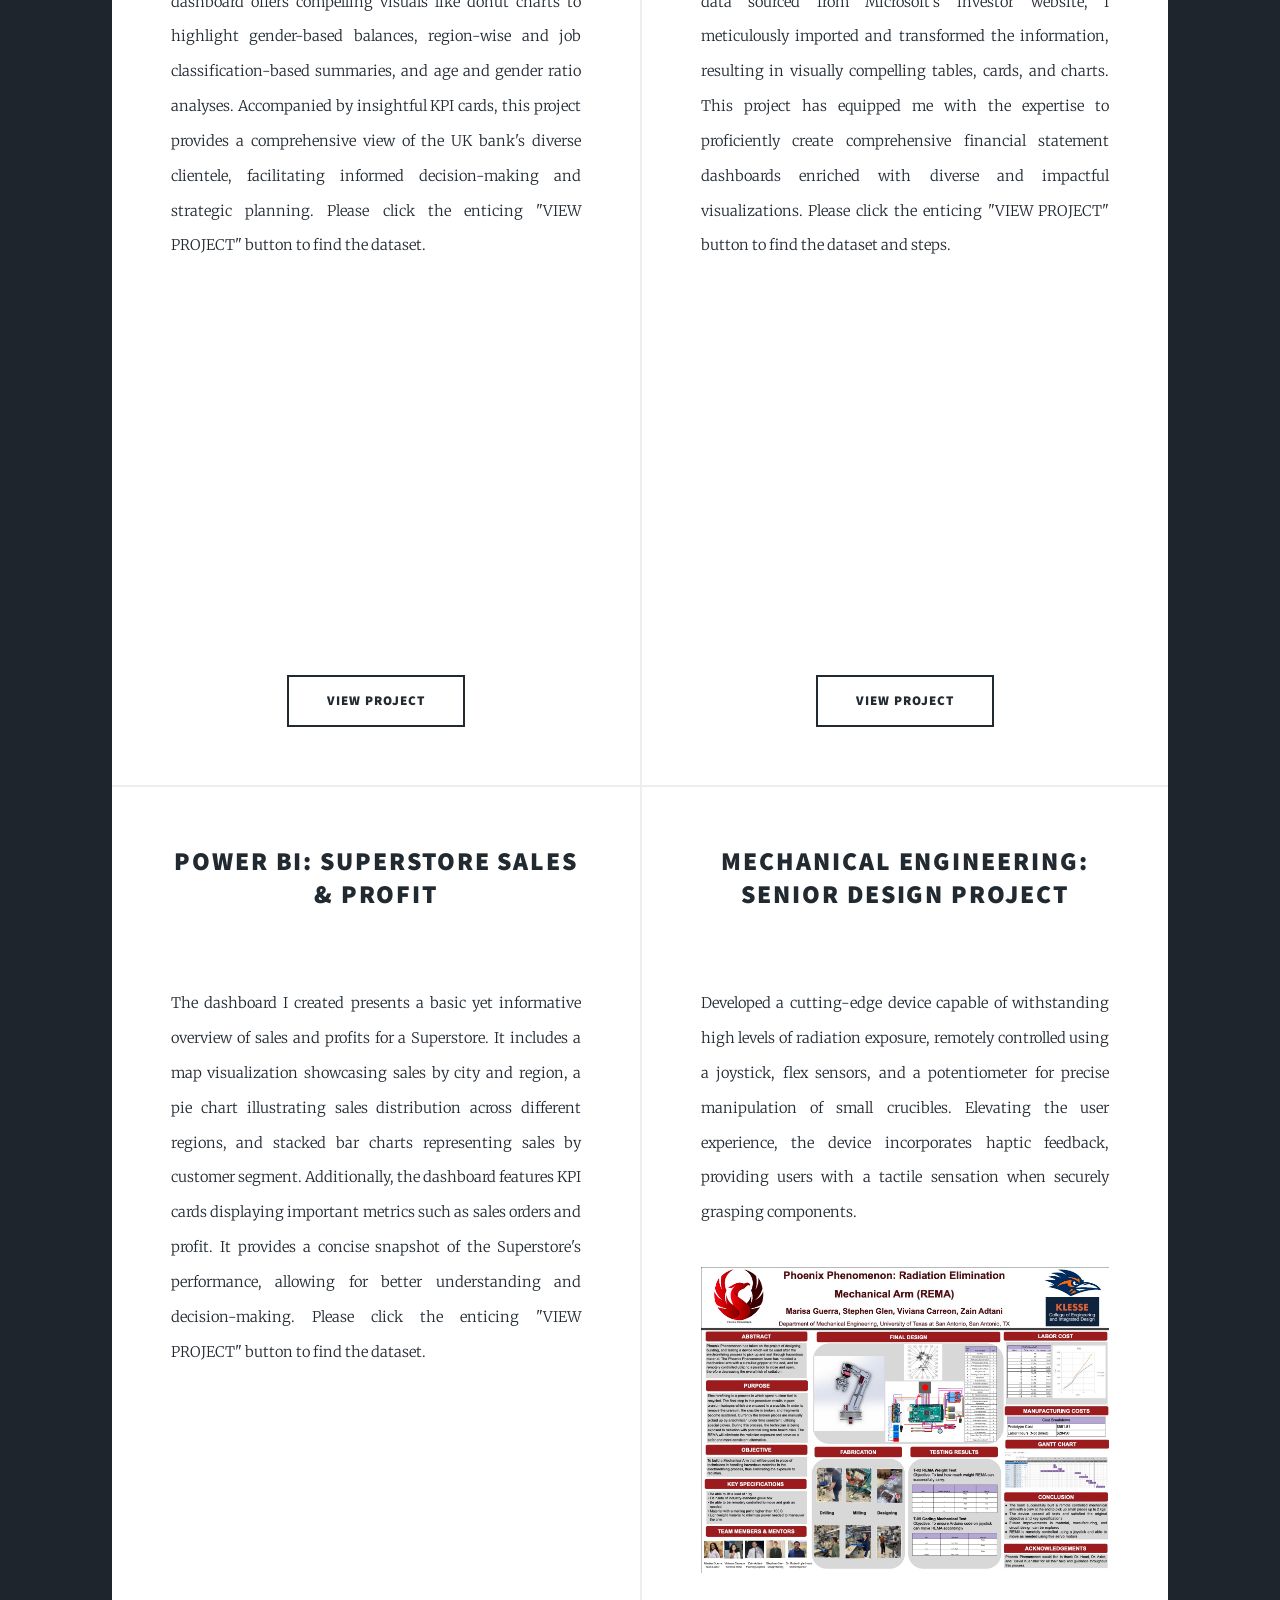
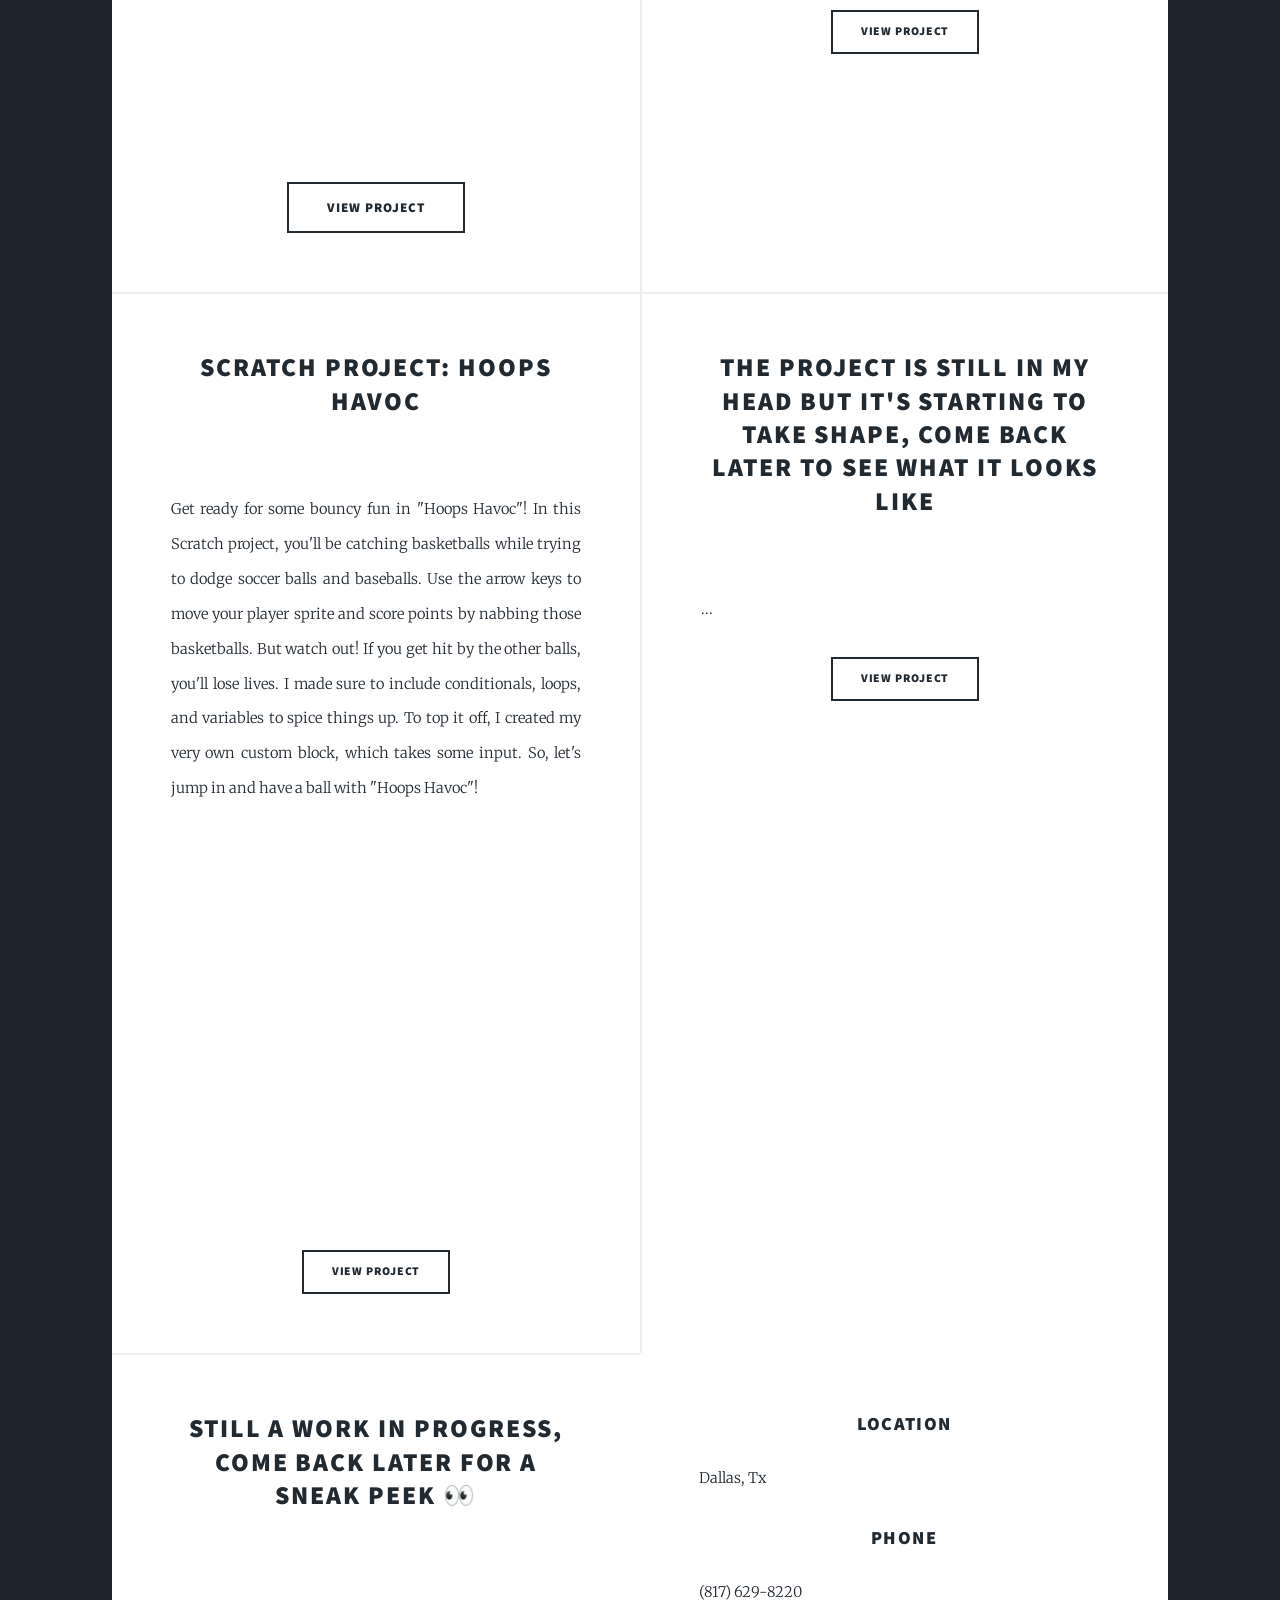
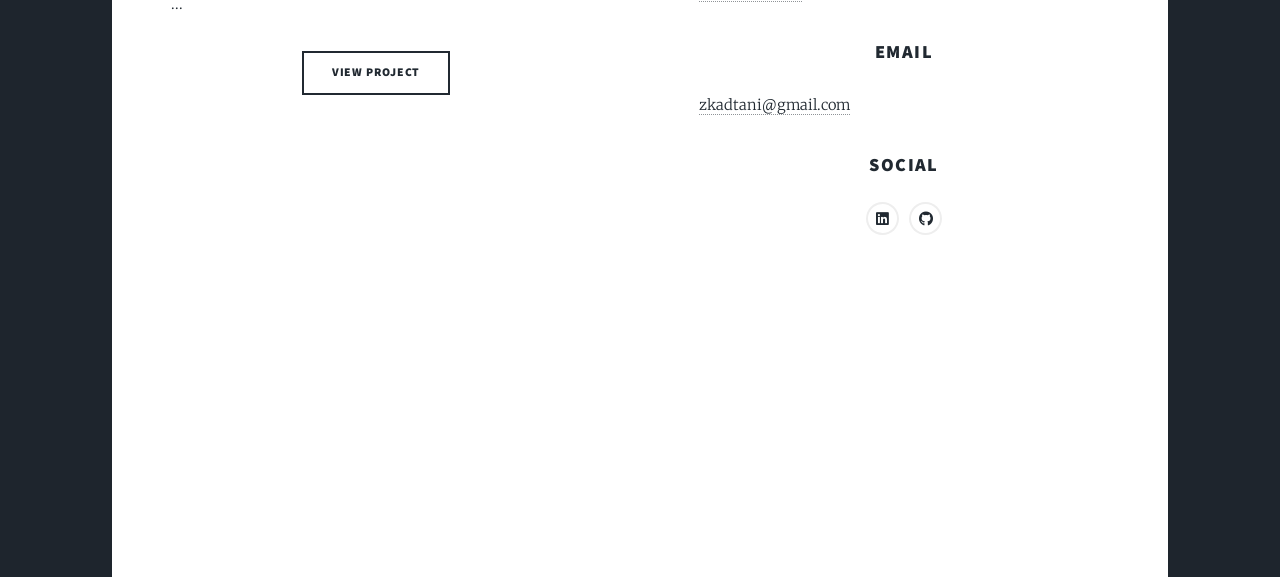
==== commit 6676c445: "Update index.html" ====
--- a/index.html
+++ b/index.html
@@ -91,7 +91,7 @@
 										Please click the enticing "VIEW PROJECT" button to get the dataset.
 									</p>
 								</header>
-								<iframe title="Report Section" width="600" height="373.5" src="https://app.powerbi.com/view?r=eyJrIjoiZGI4MTdiY2UtNWZiMS00NmY4LTk0MjUtMzA2ZjRhYWU4MjdiIiwidCI6IjU0NGZkN2MzLTAxNGItNDkwYS04OThhLWViNDliYWQ3ZTNiNSJ9" frameborder="0" allowFullScreen="true"></iframe>
+								<iframe title="Report Section" width="900" height="600" src="https://app.powerbi.com/view?r=eyJrIjoiZGI4MTdiY2UtNWZiMS00NmY4LTk0MjUtMzA2ZjRhYWU4MjdiIiwidCI6IjU0NGZkN2MzLTAxNGItNDkwYS04OThhLWViNDliYWQ3ZTNiNSJ9" frameborder="0" allowFullScreen="true"></iframe>
 									<li><a href="https://public.3.basecamp.com/p/jPrf9AoKSFqHKWGioqXhyefr" class="button large">View project</a></li>
 								</ul>
 							</article>
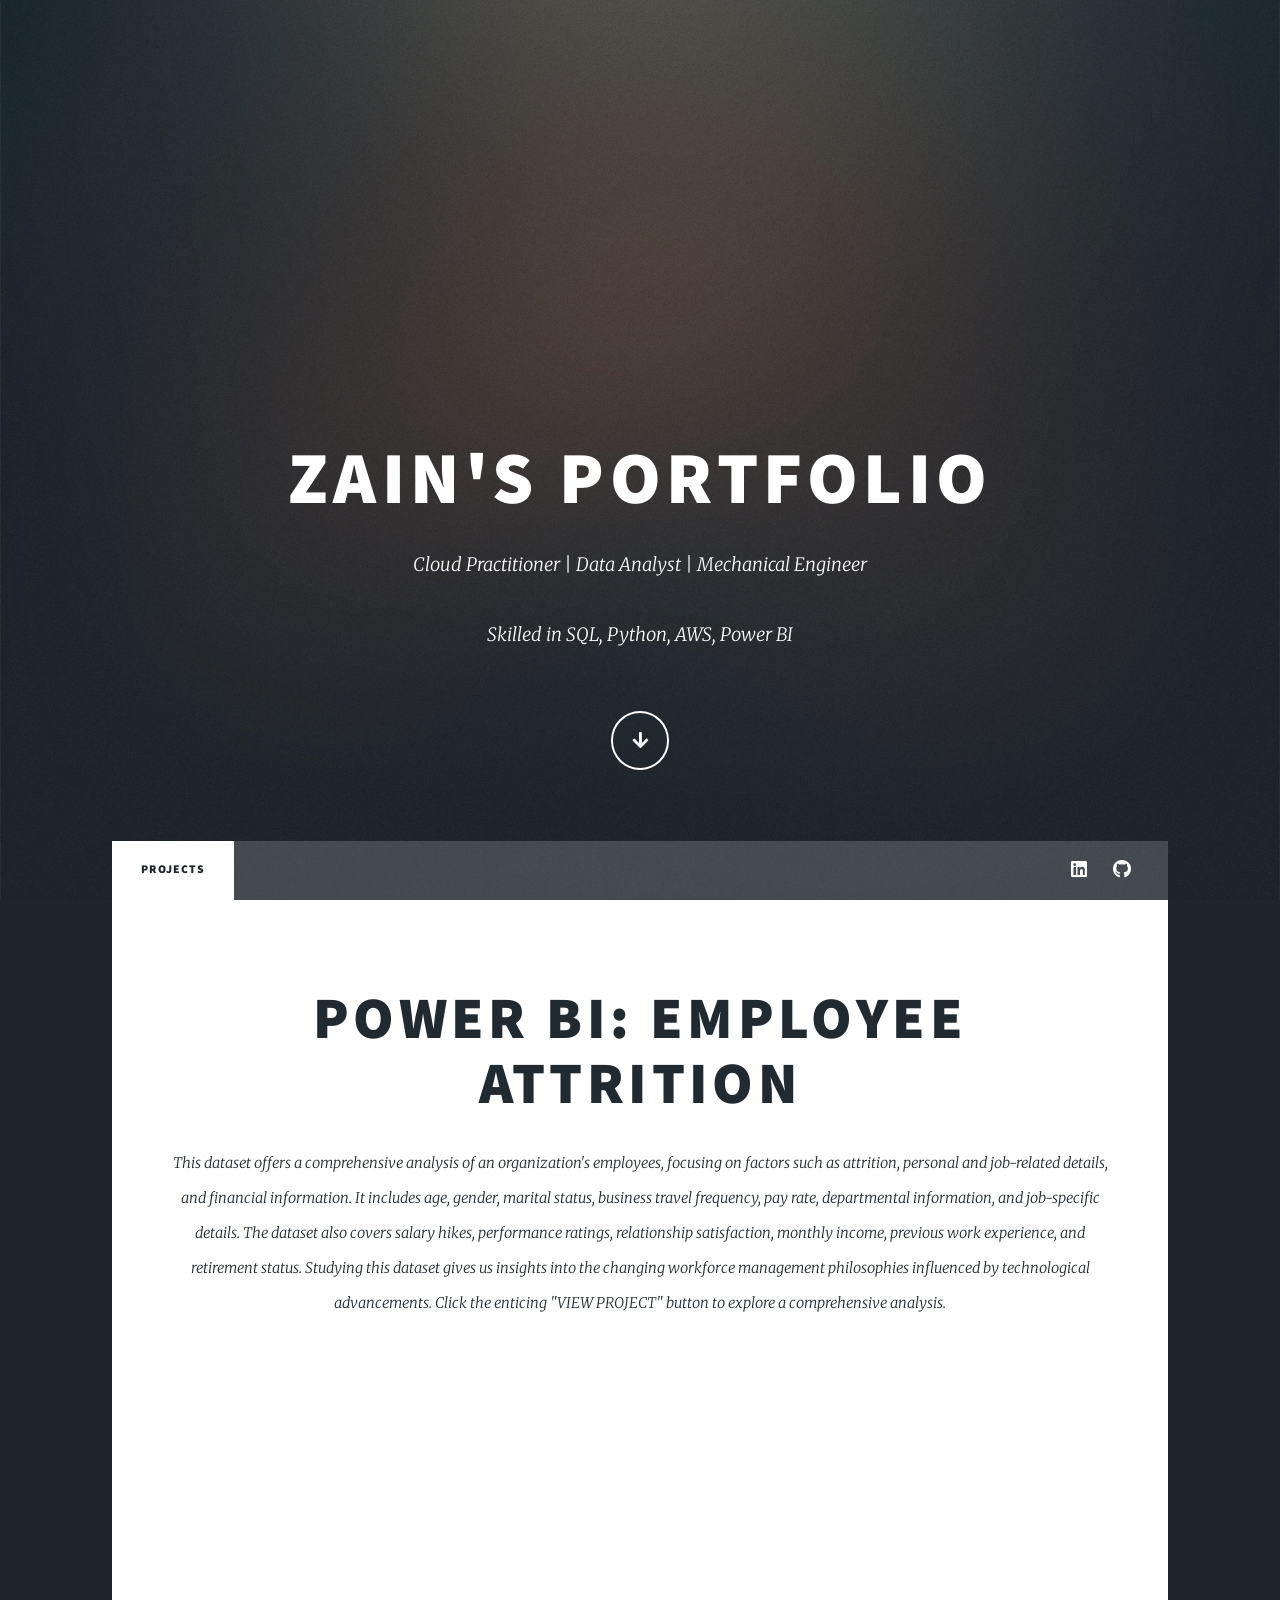
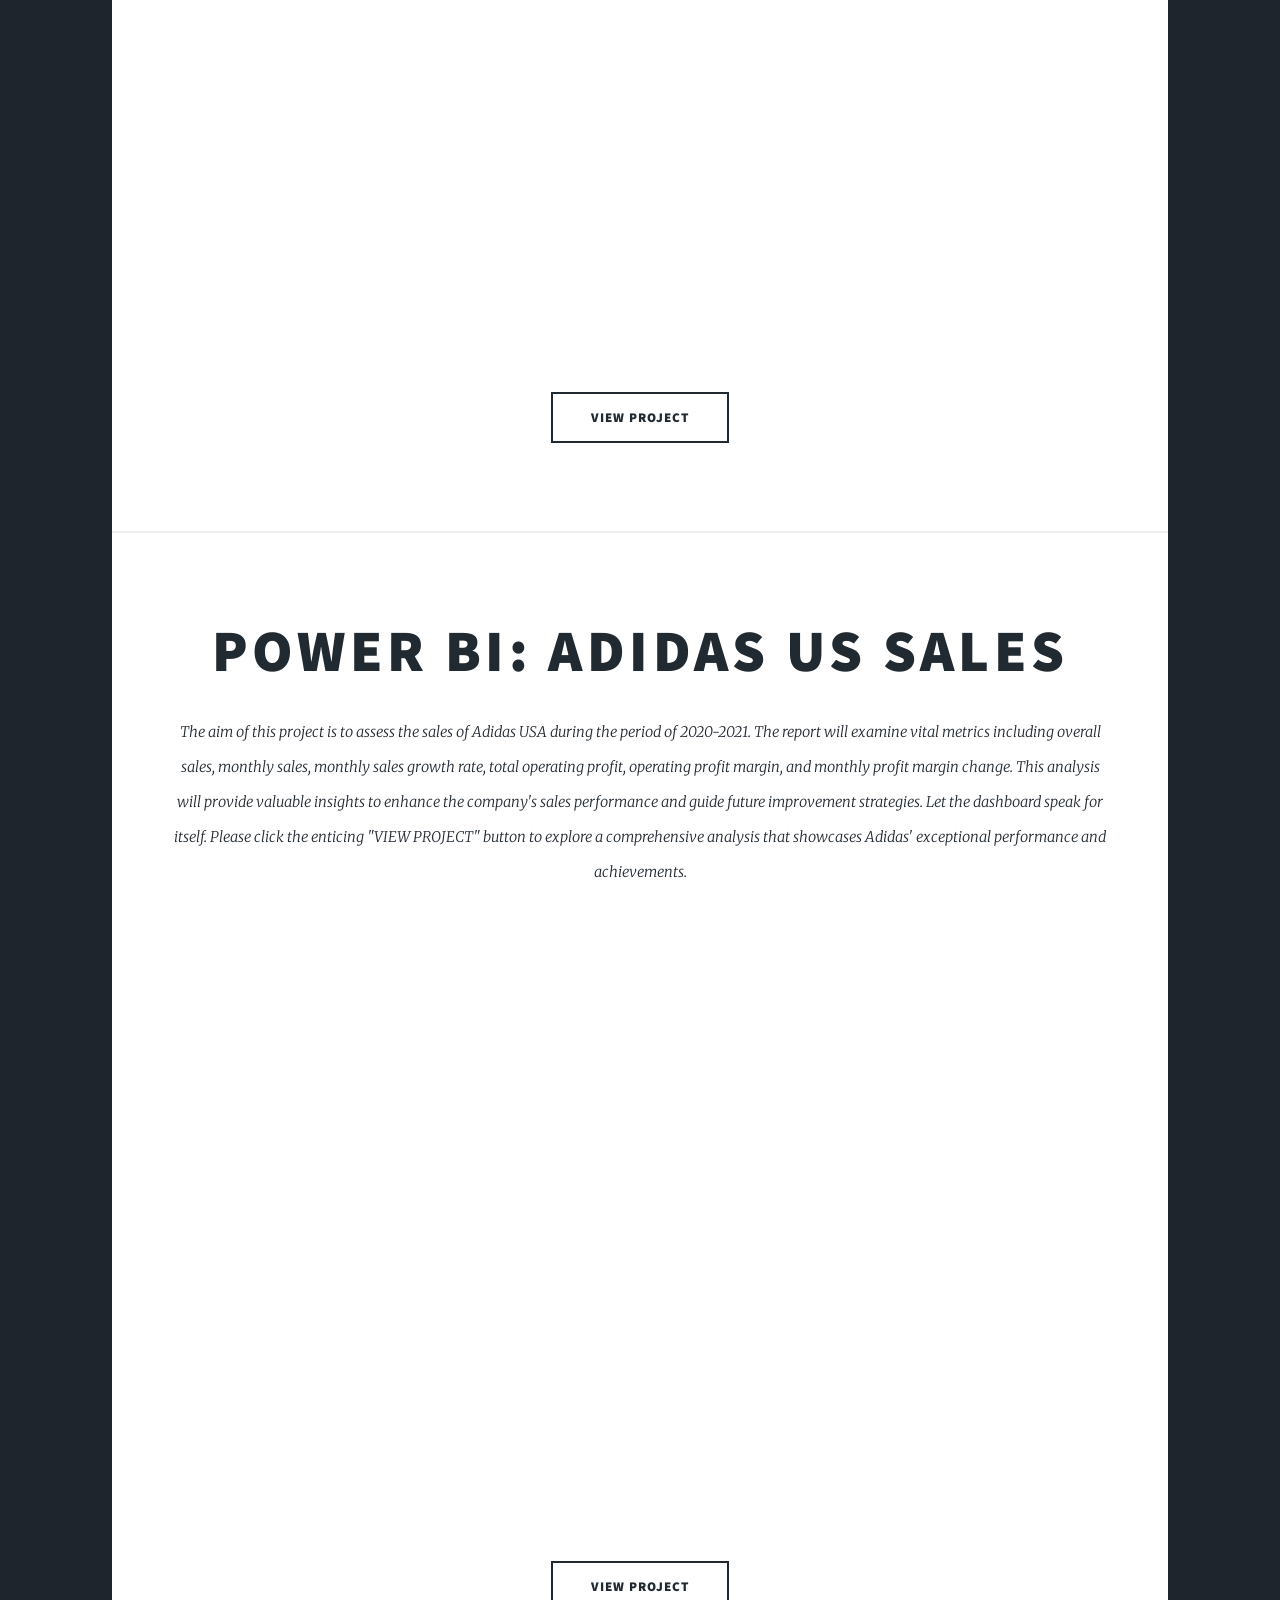
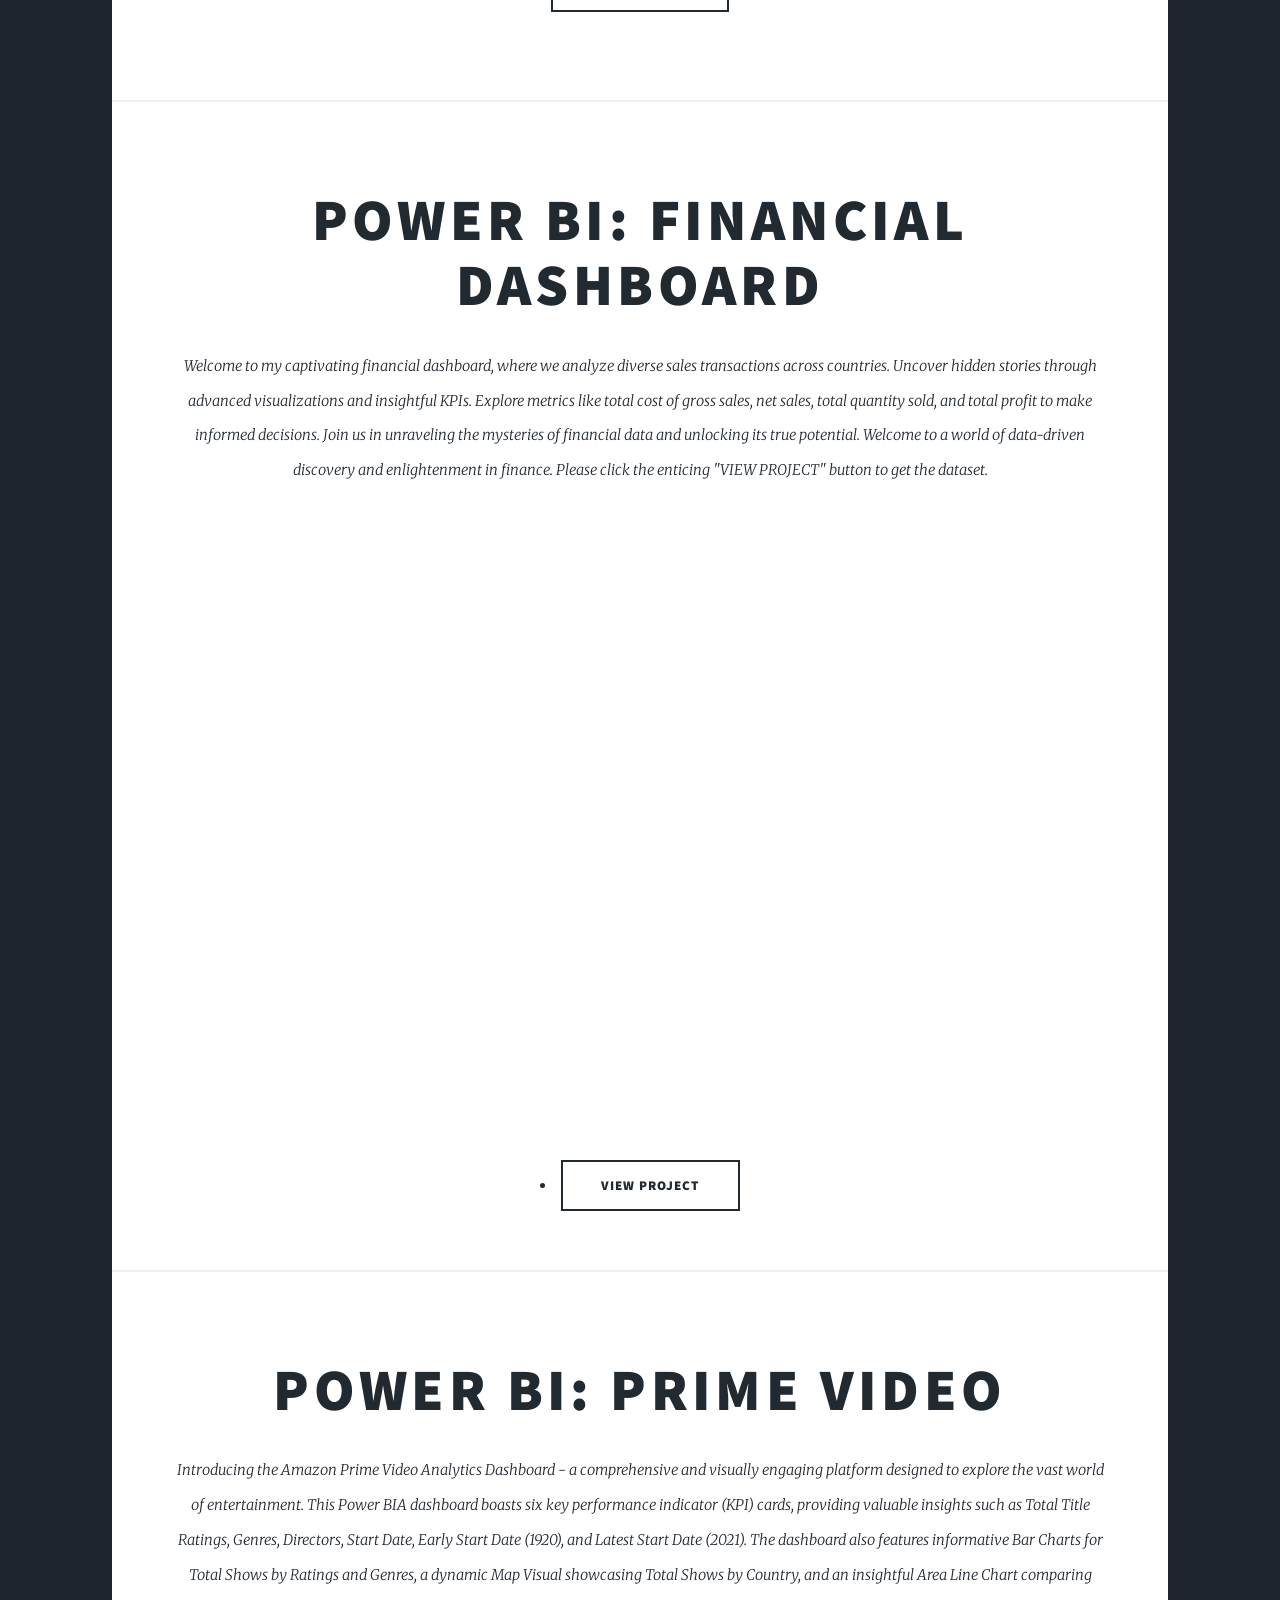
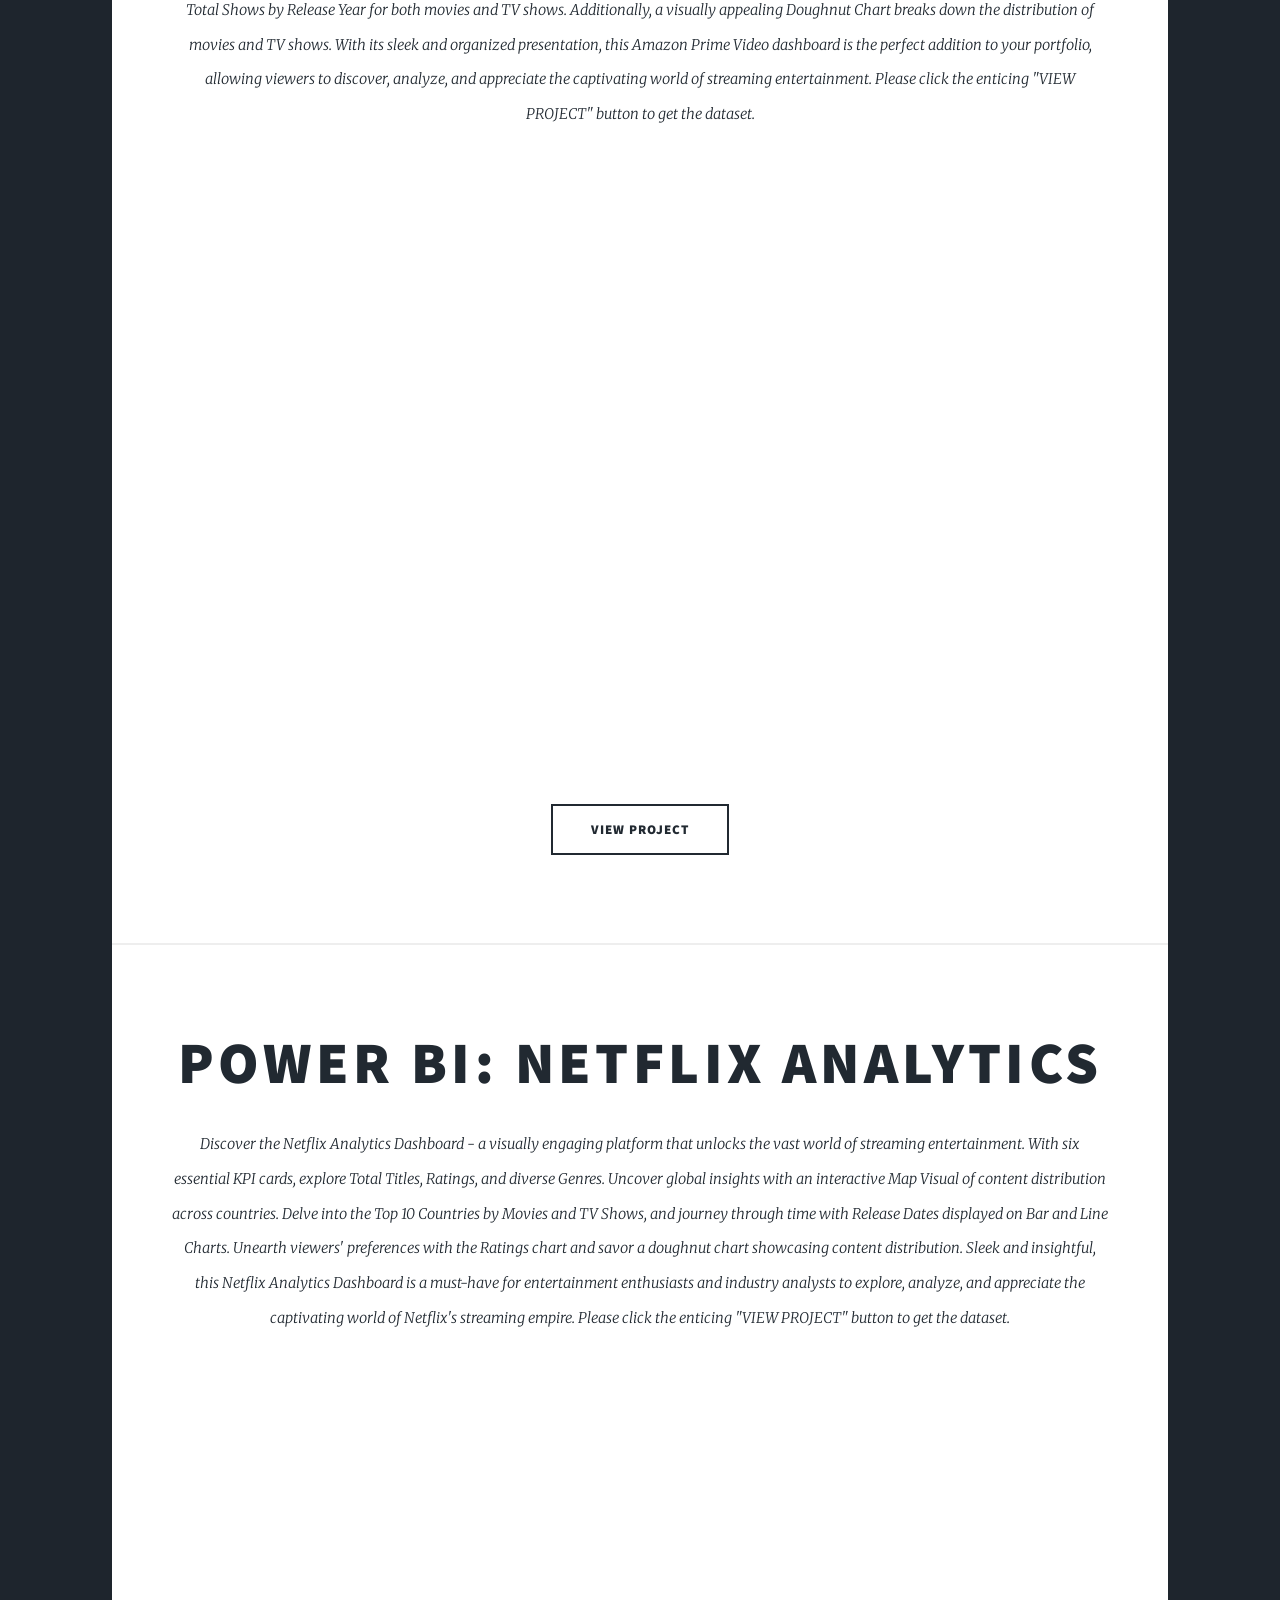
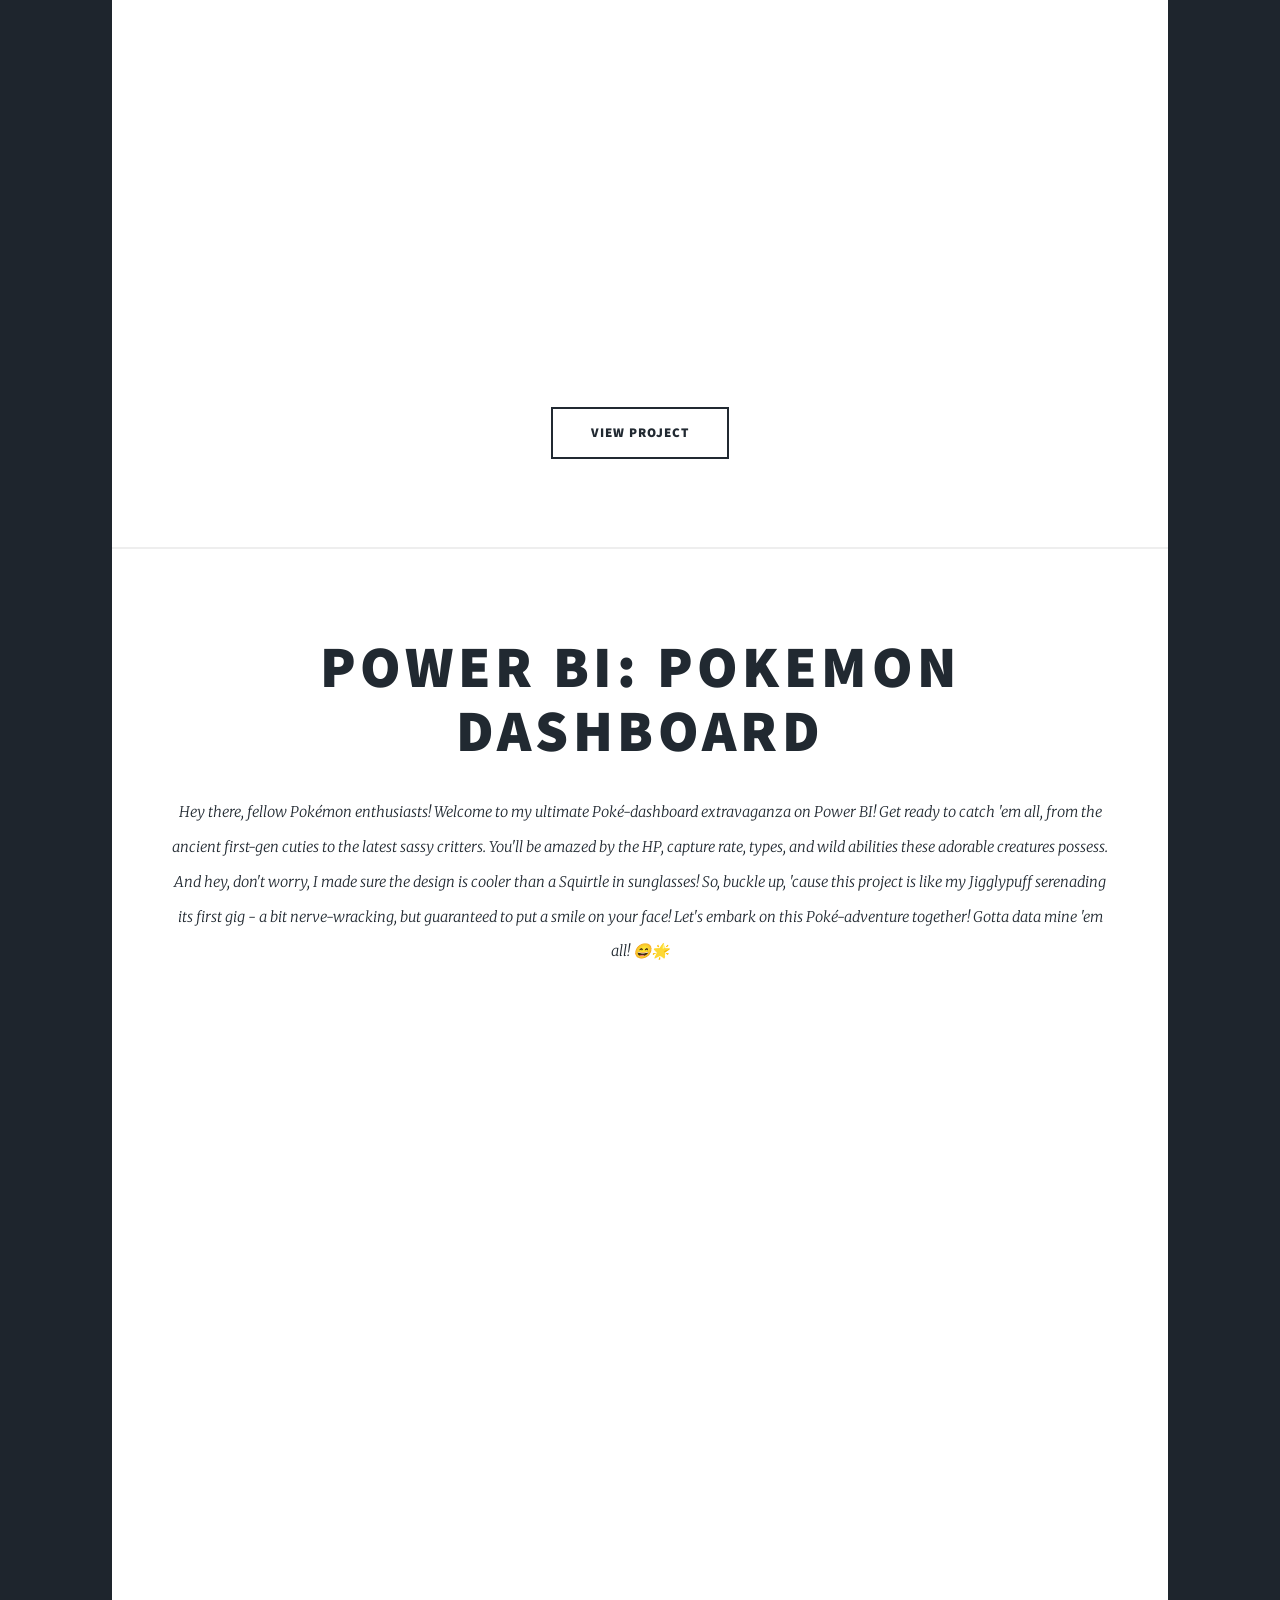
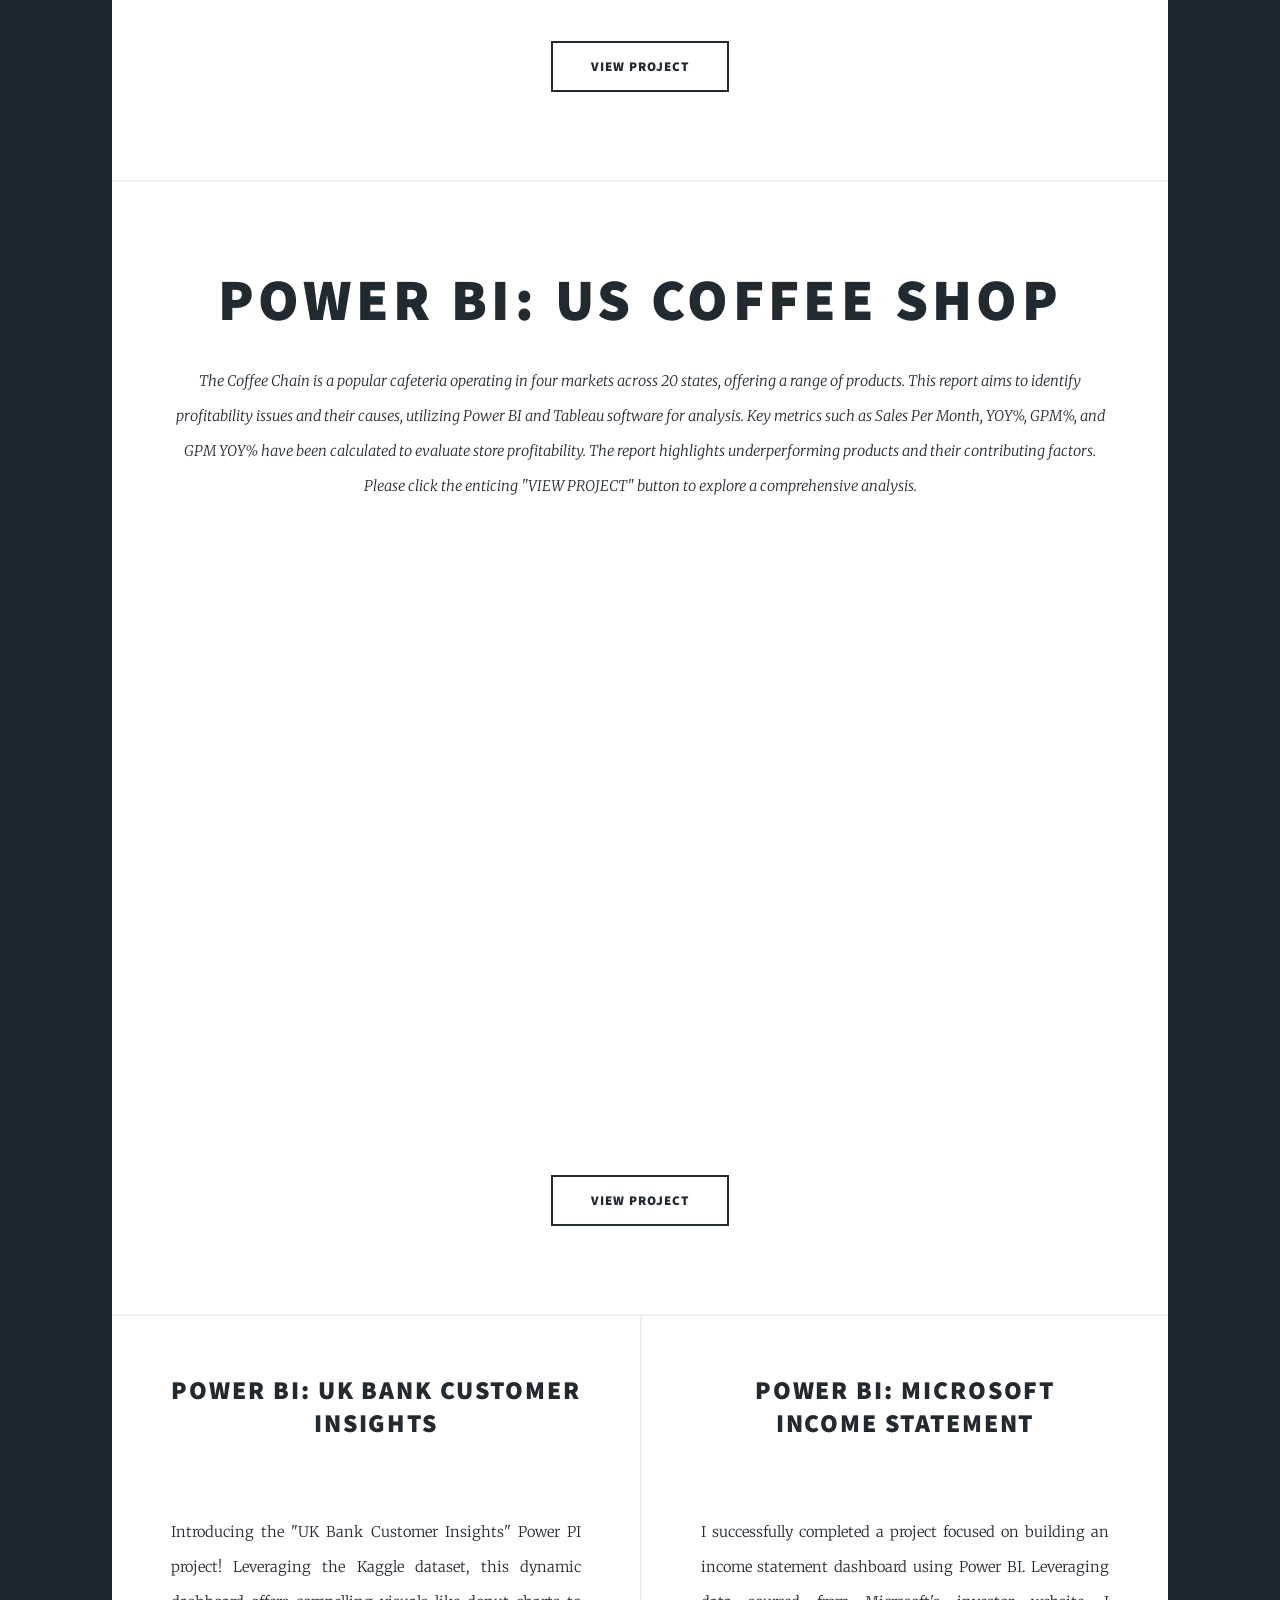
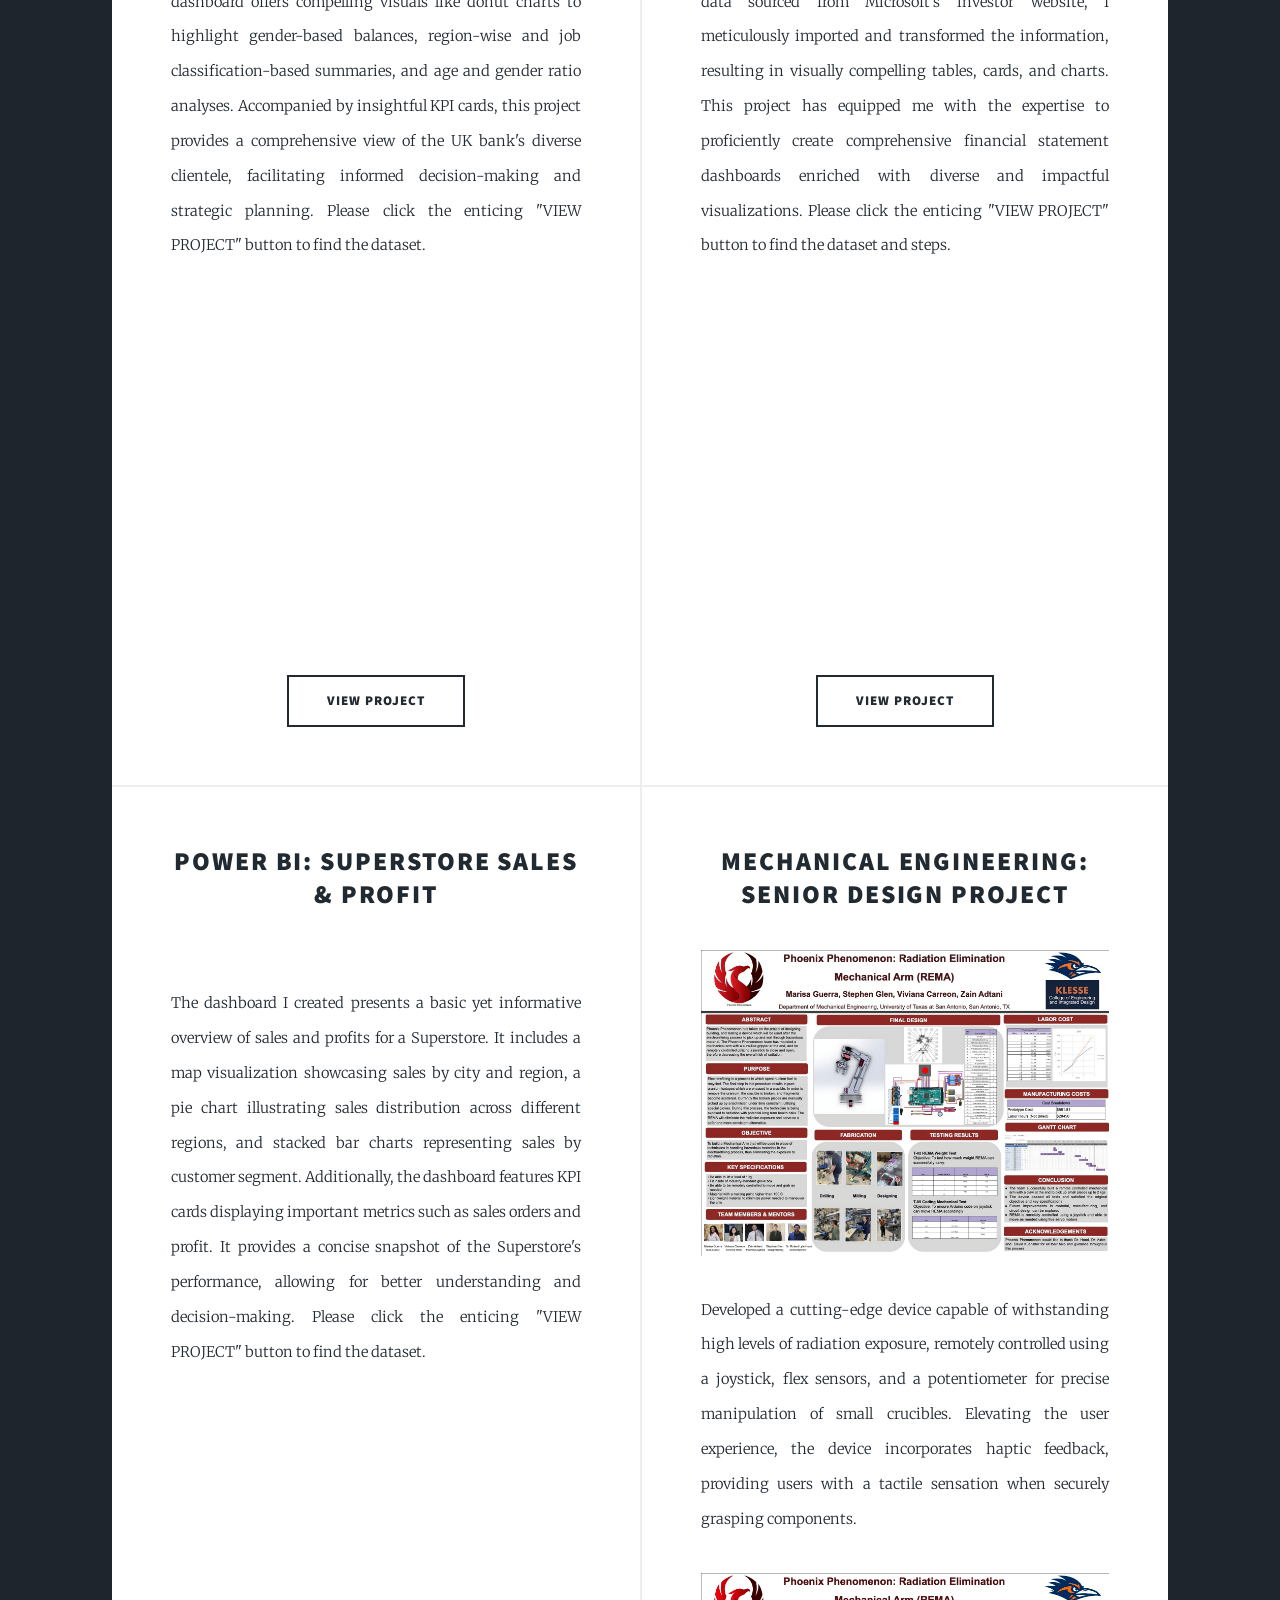
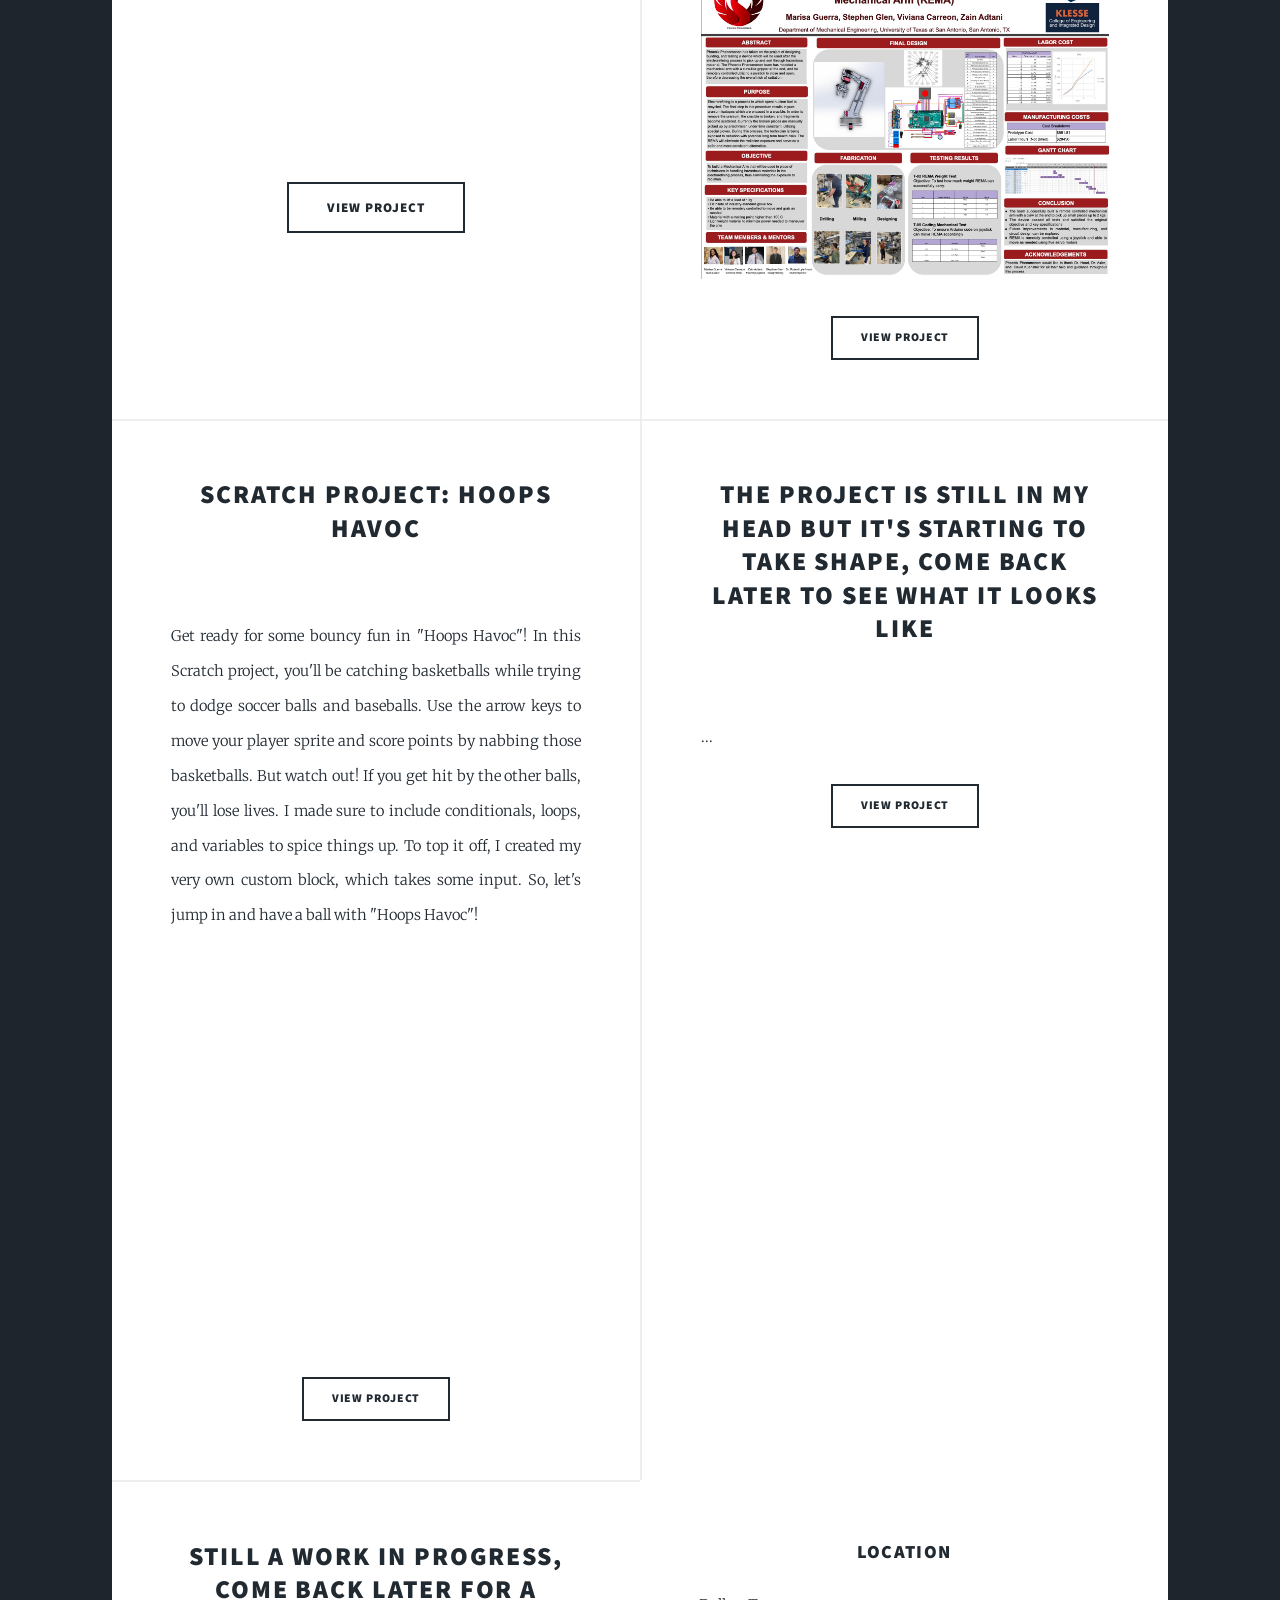
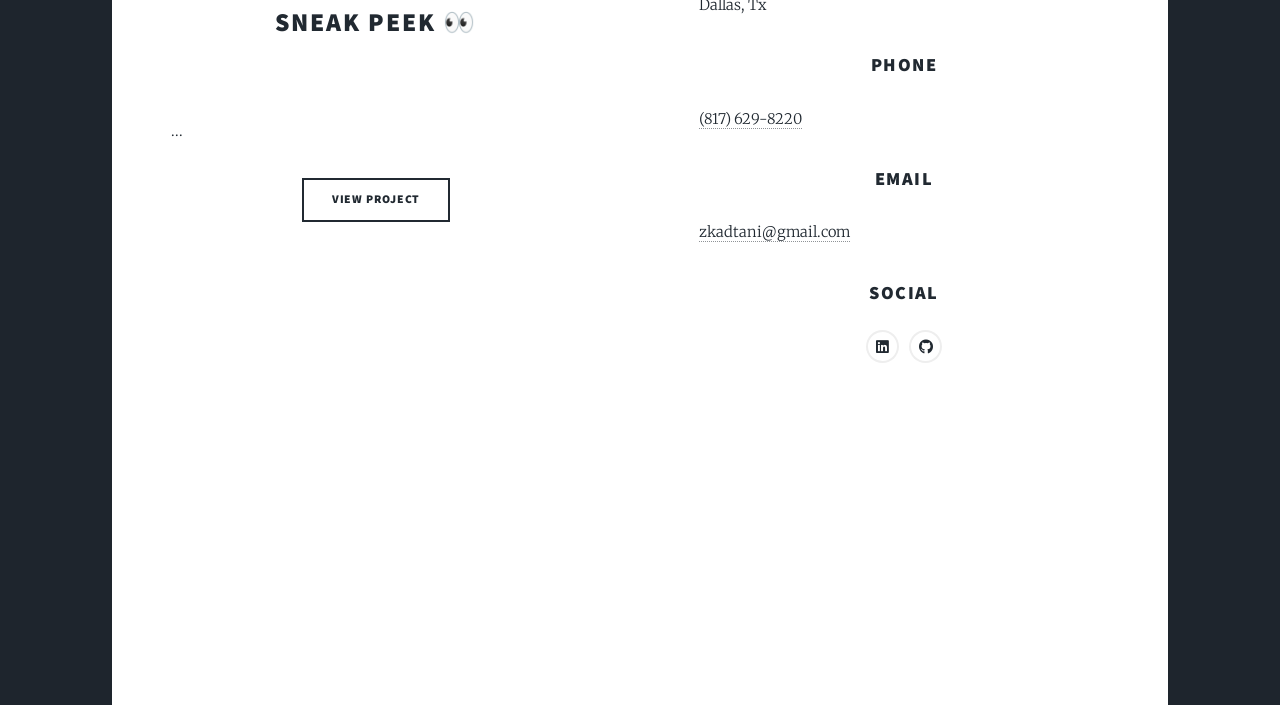
==== commit 7933c0f7: "Update index.html" ====
--- a/index.html
+++ b/index.html
@@ -223,7 +223,7 @@
 										<h2><a href="https://public.3.basecamp.com/p/grUxq98Q7hVqRyqatzPRZL9p">Mechanical Engineering: Senior Design Project<br />
 										</a></h2>
 									</header>
-									<a href="#" class="image fit"><img src="" alt="" /></a>
+									<a href="#" class="image fit"><img src="images/SD(REMA)-transformed.jpeg" alt="" /></a>
 									<p>
 										Developed a cutting-edge device capable of withstanding high levels of radiation exposure, remotely controlled using a joystick, flex sensors, and a potentiometer for precise manipulation of small crucibles. Elevating the user experience, the device incorporates haptic feedback, providing users with a tactile sensation when securely grasping components.
 									</p>
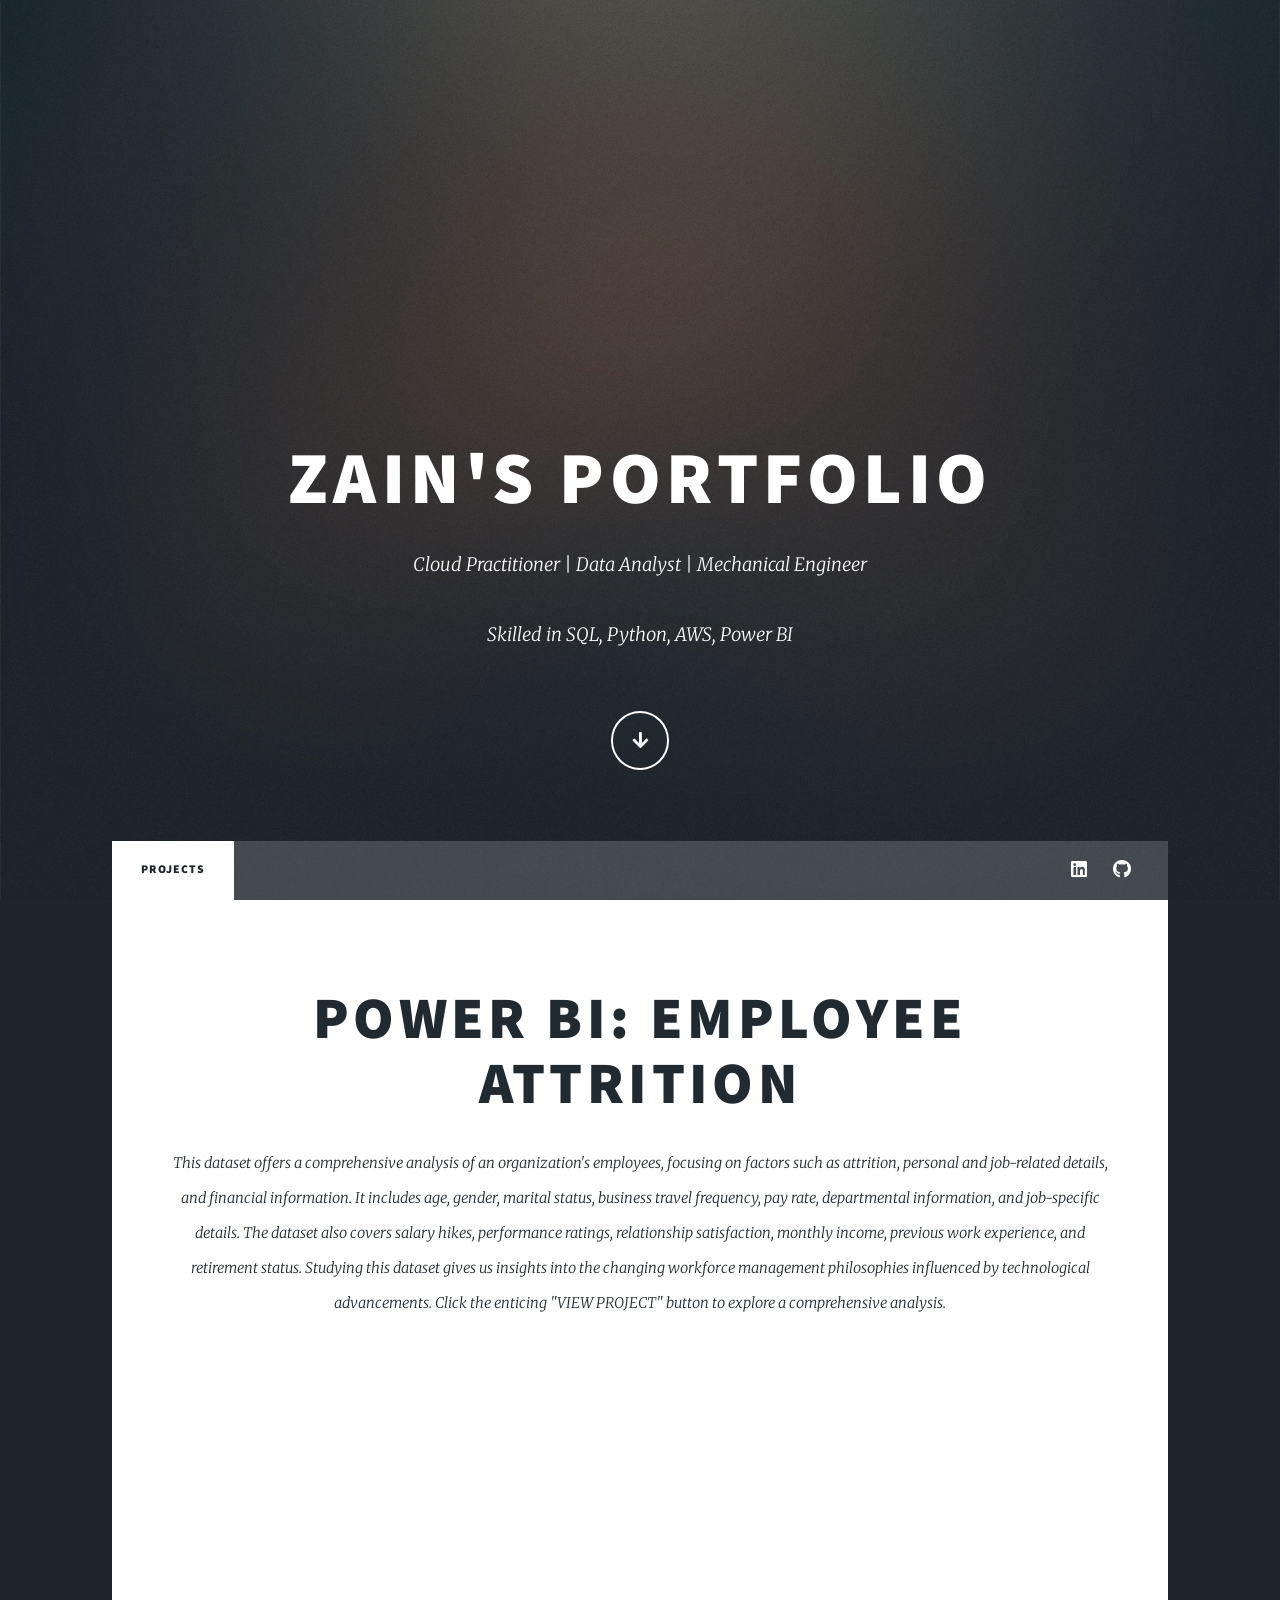
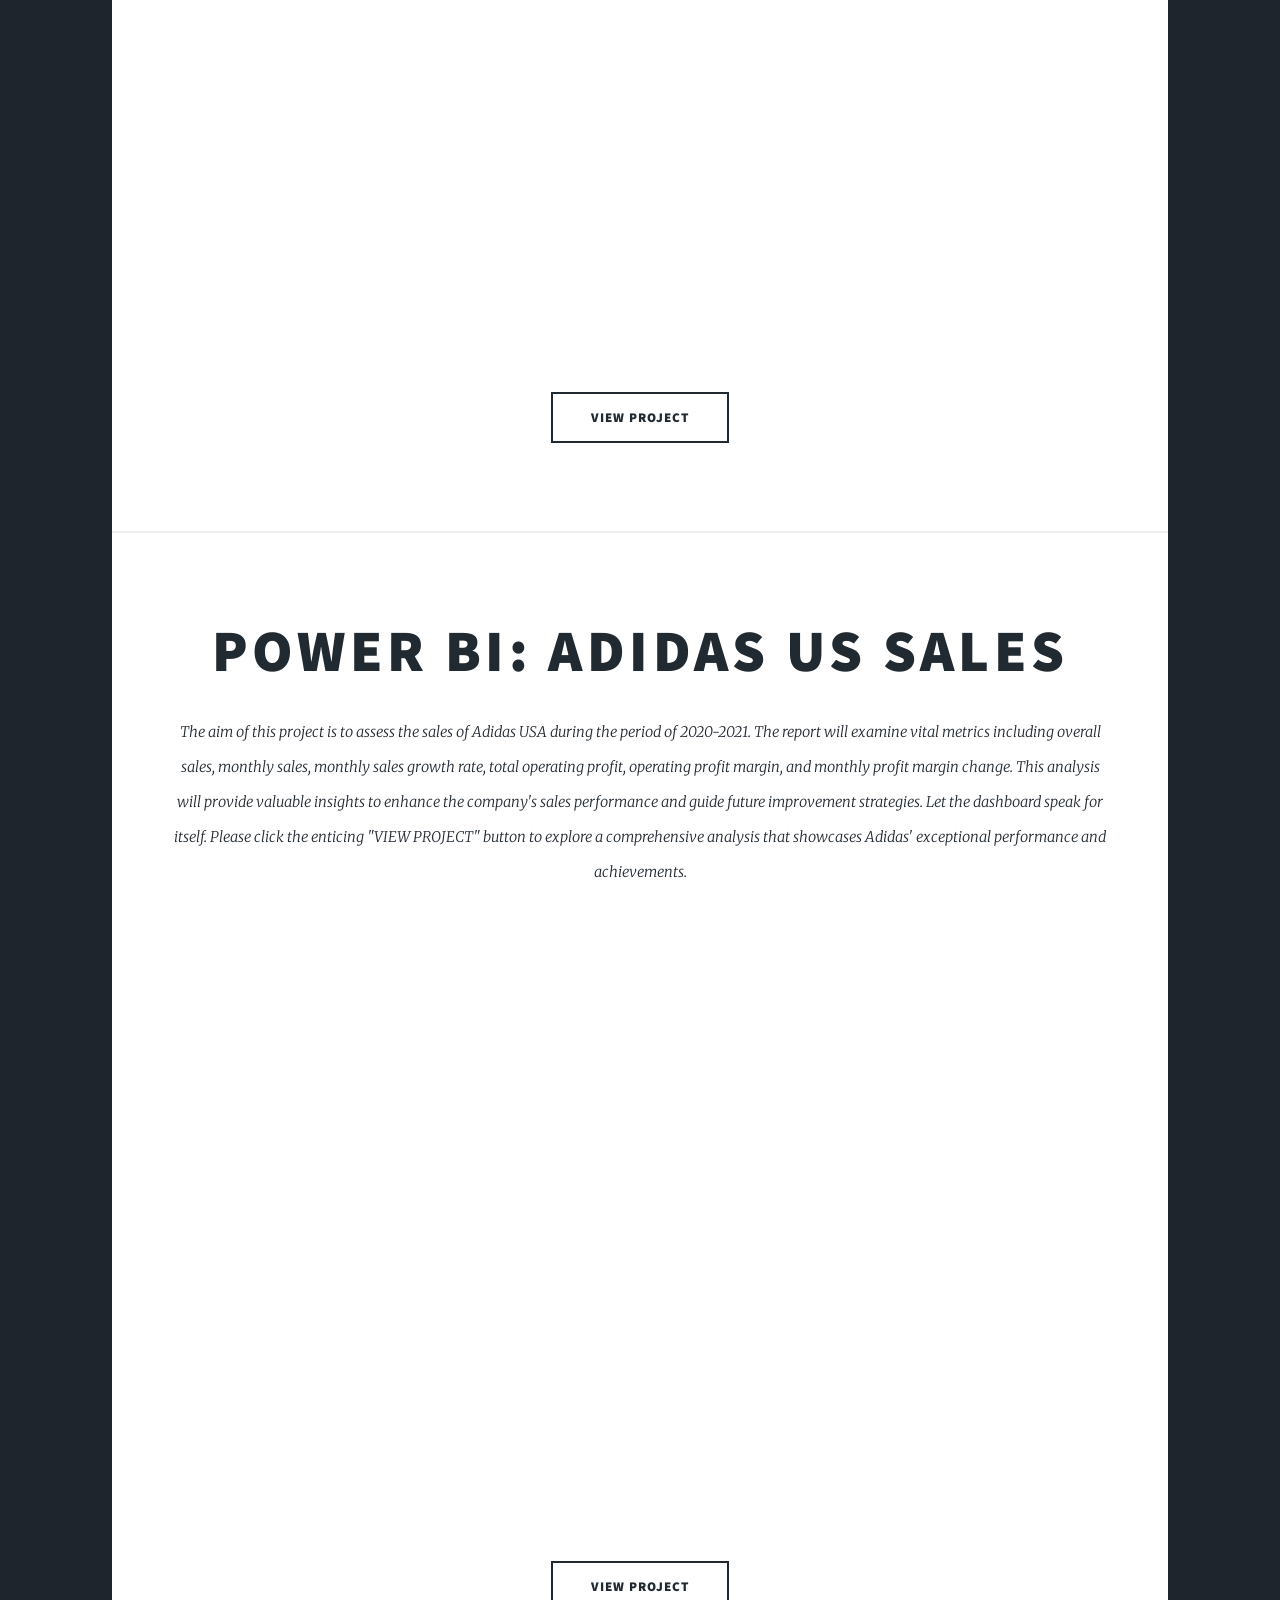
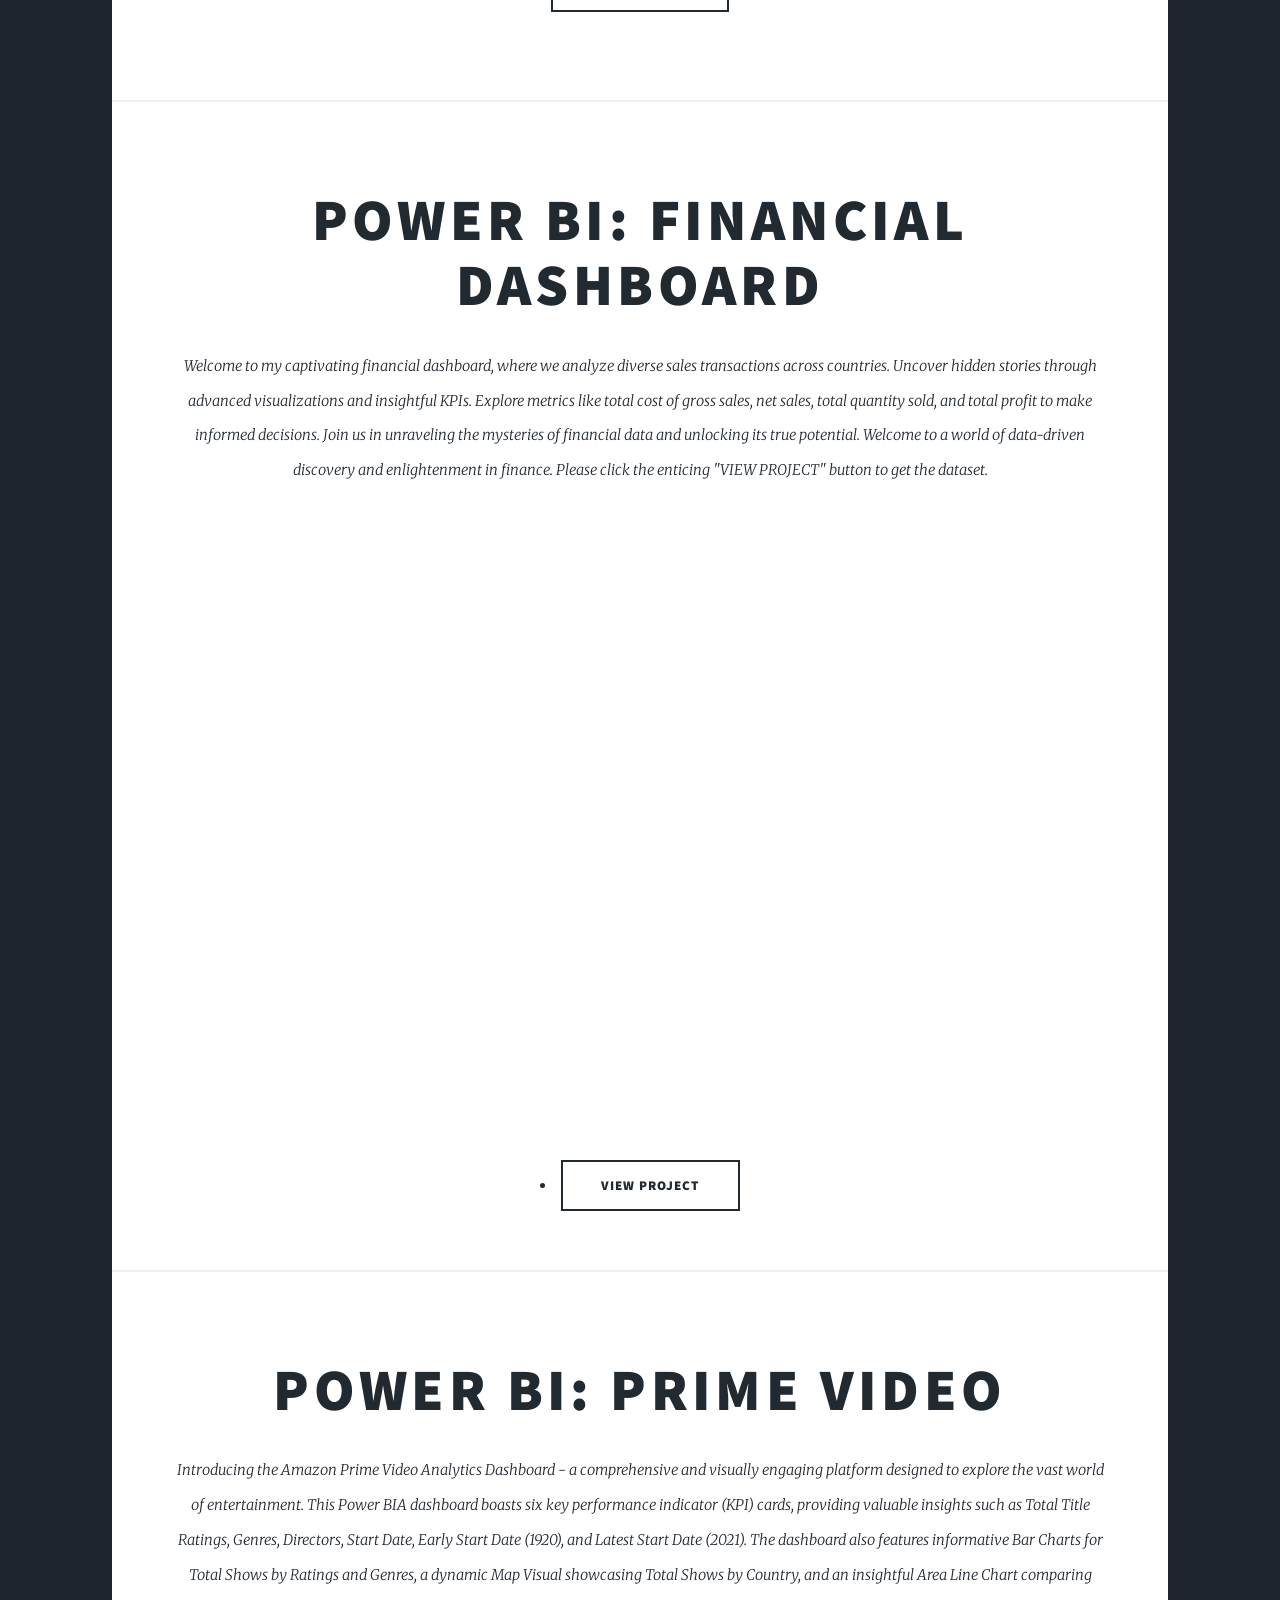
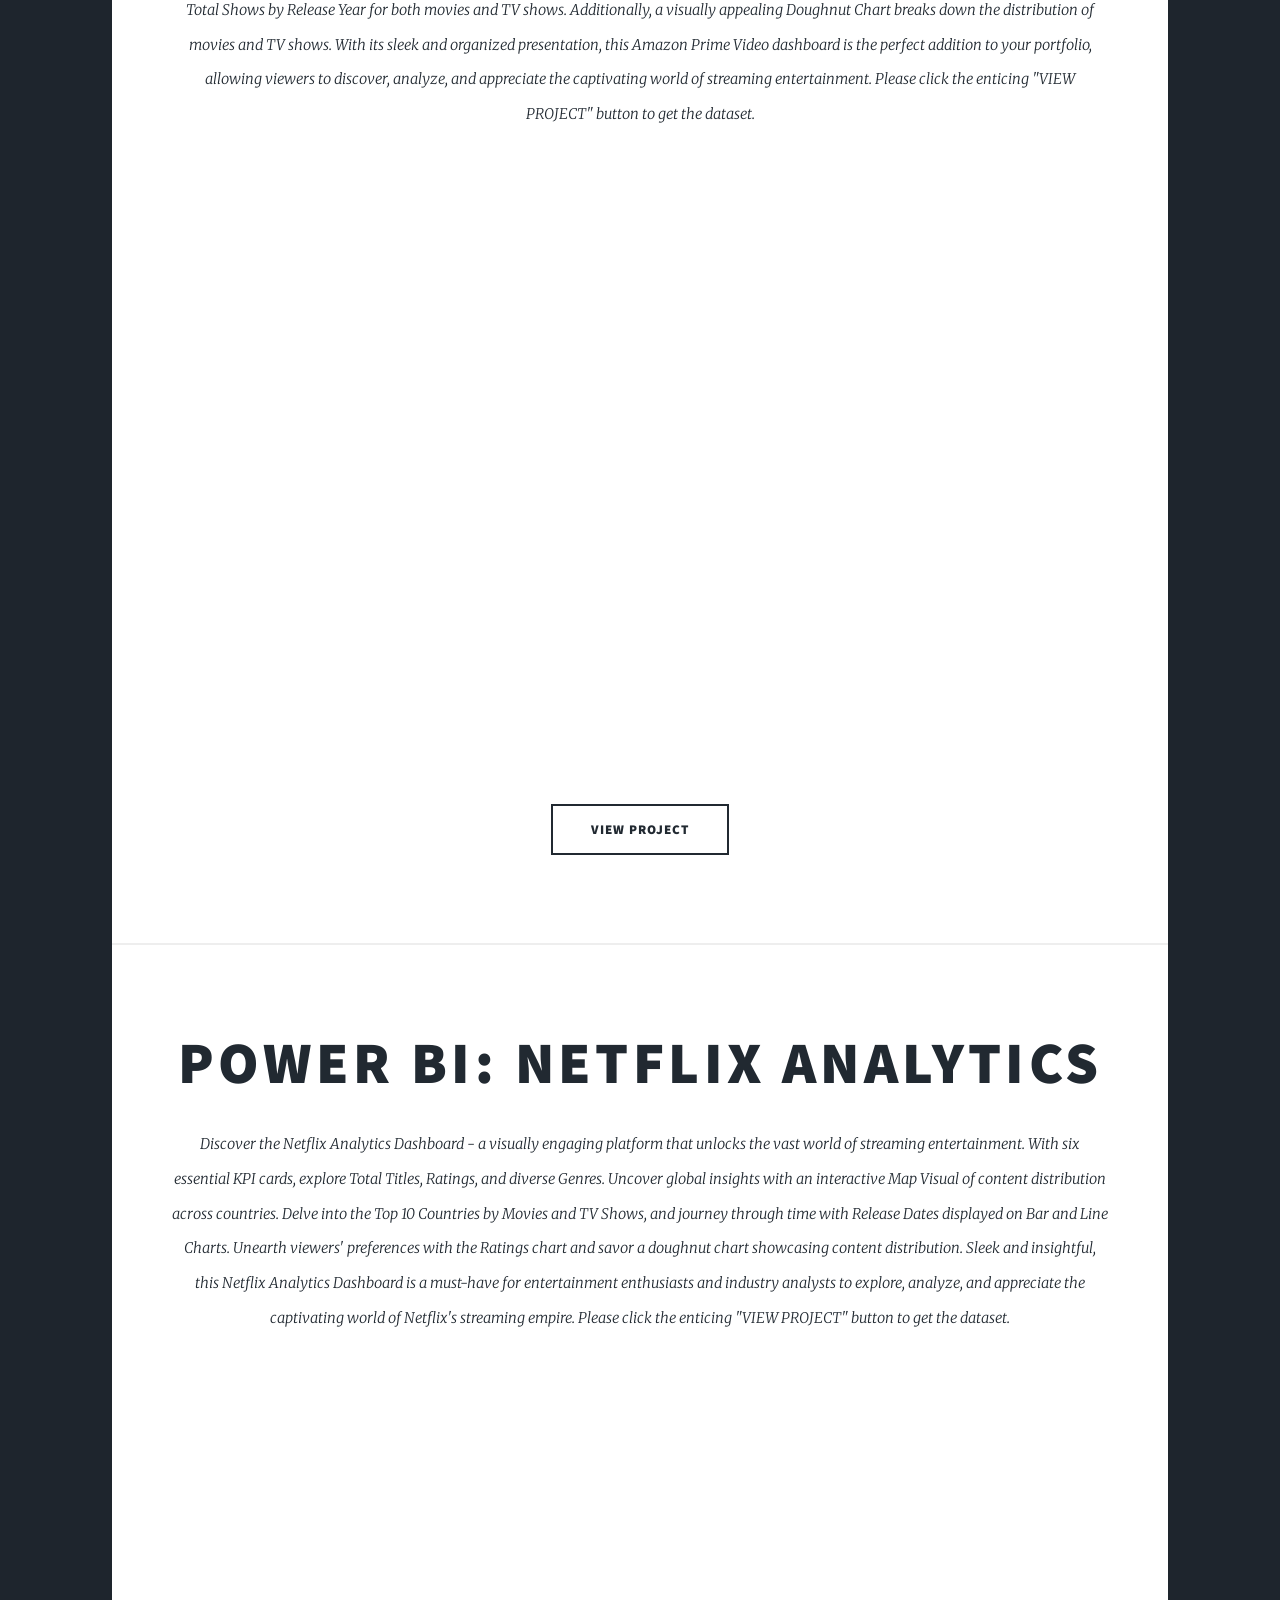
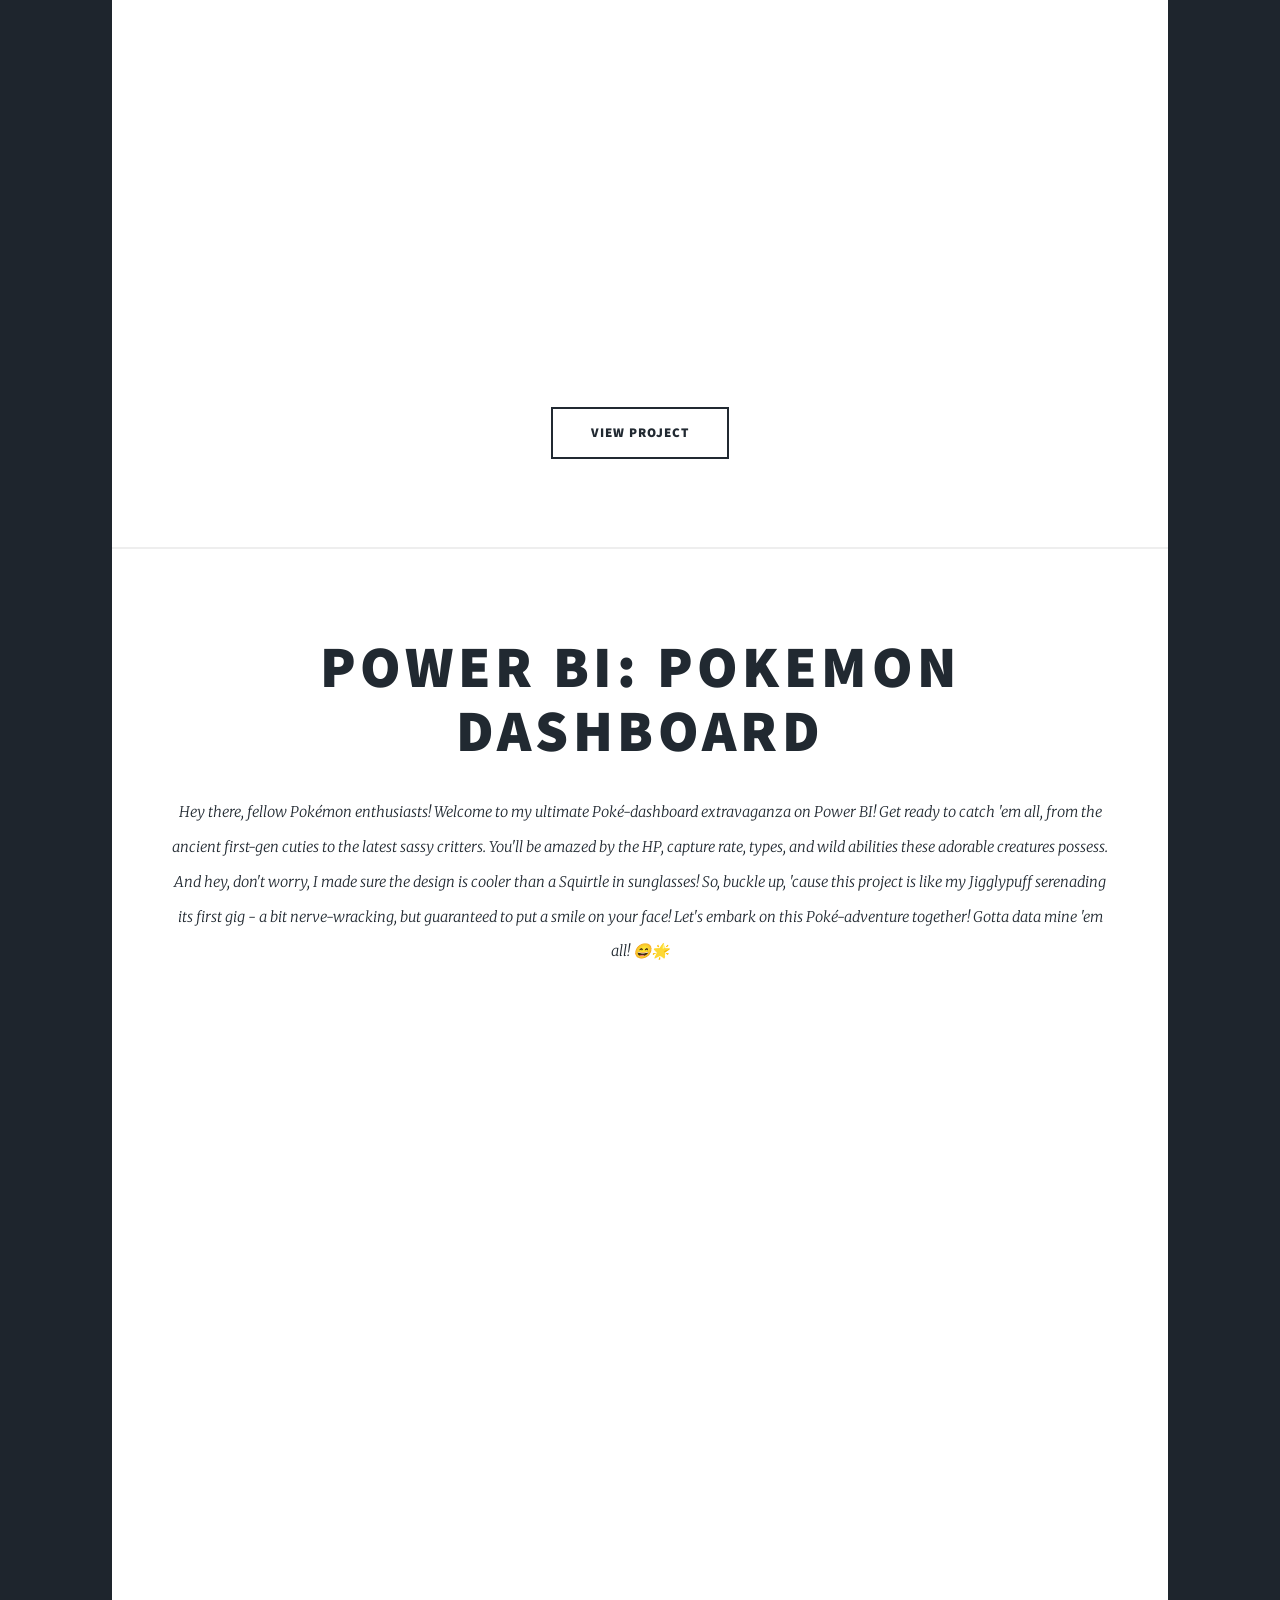
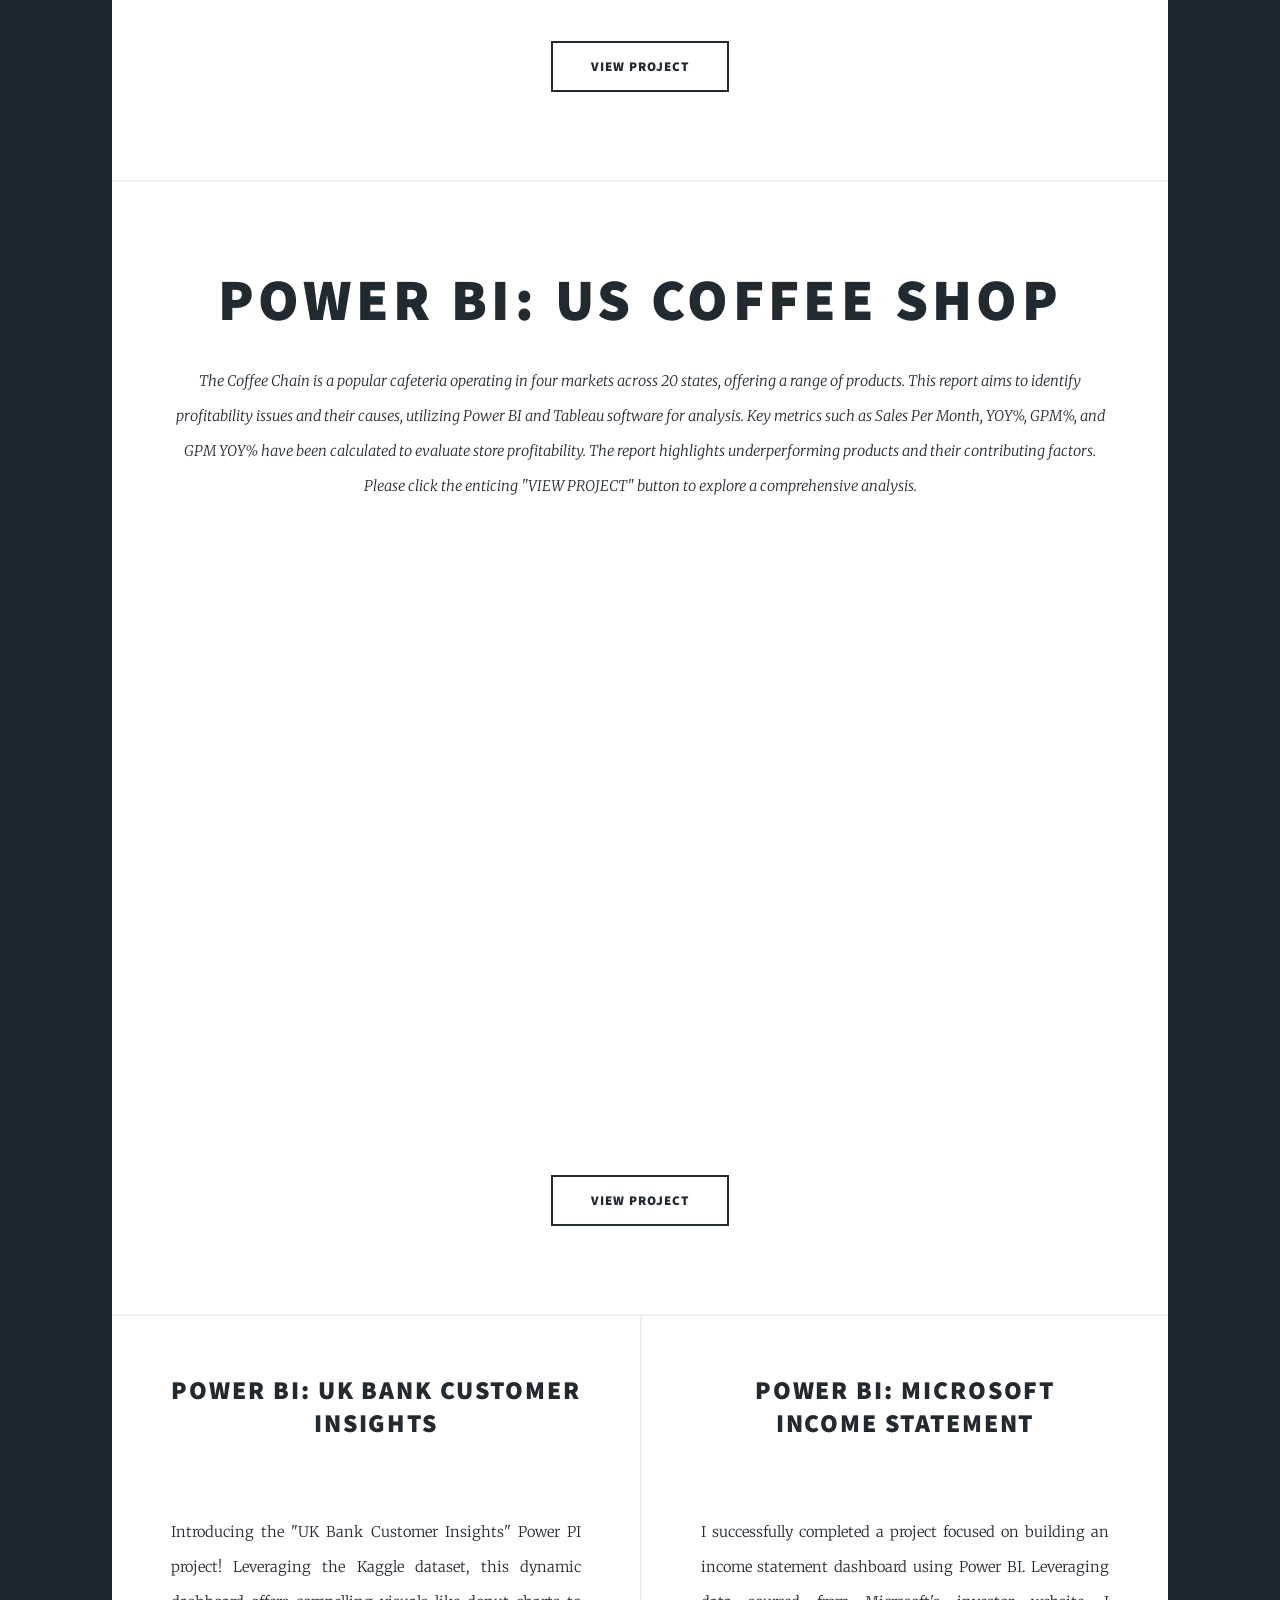
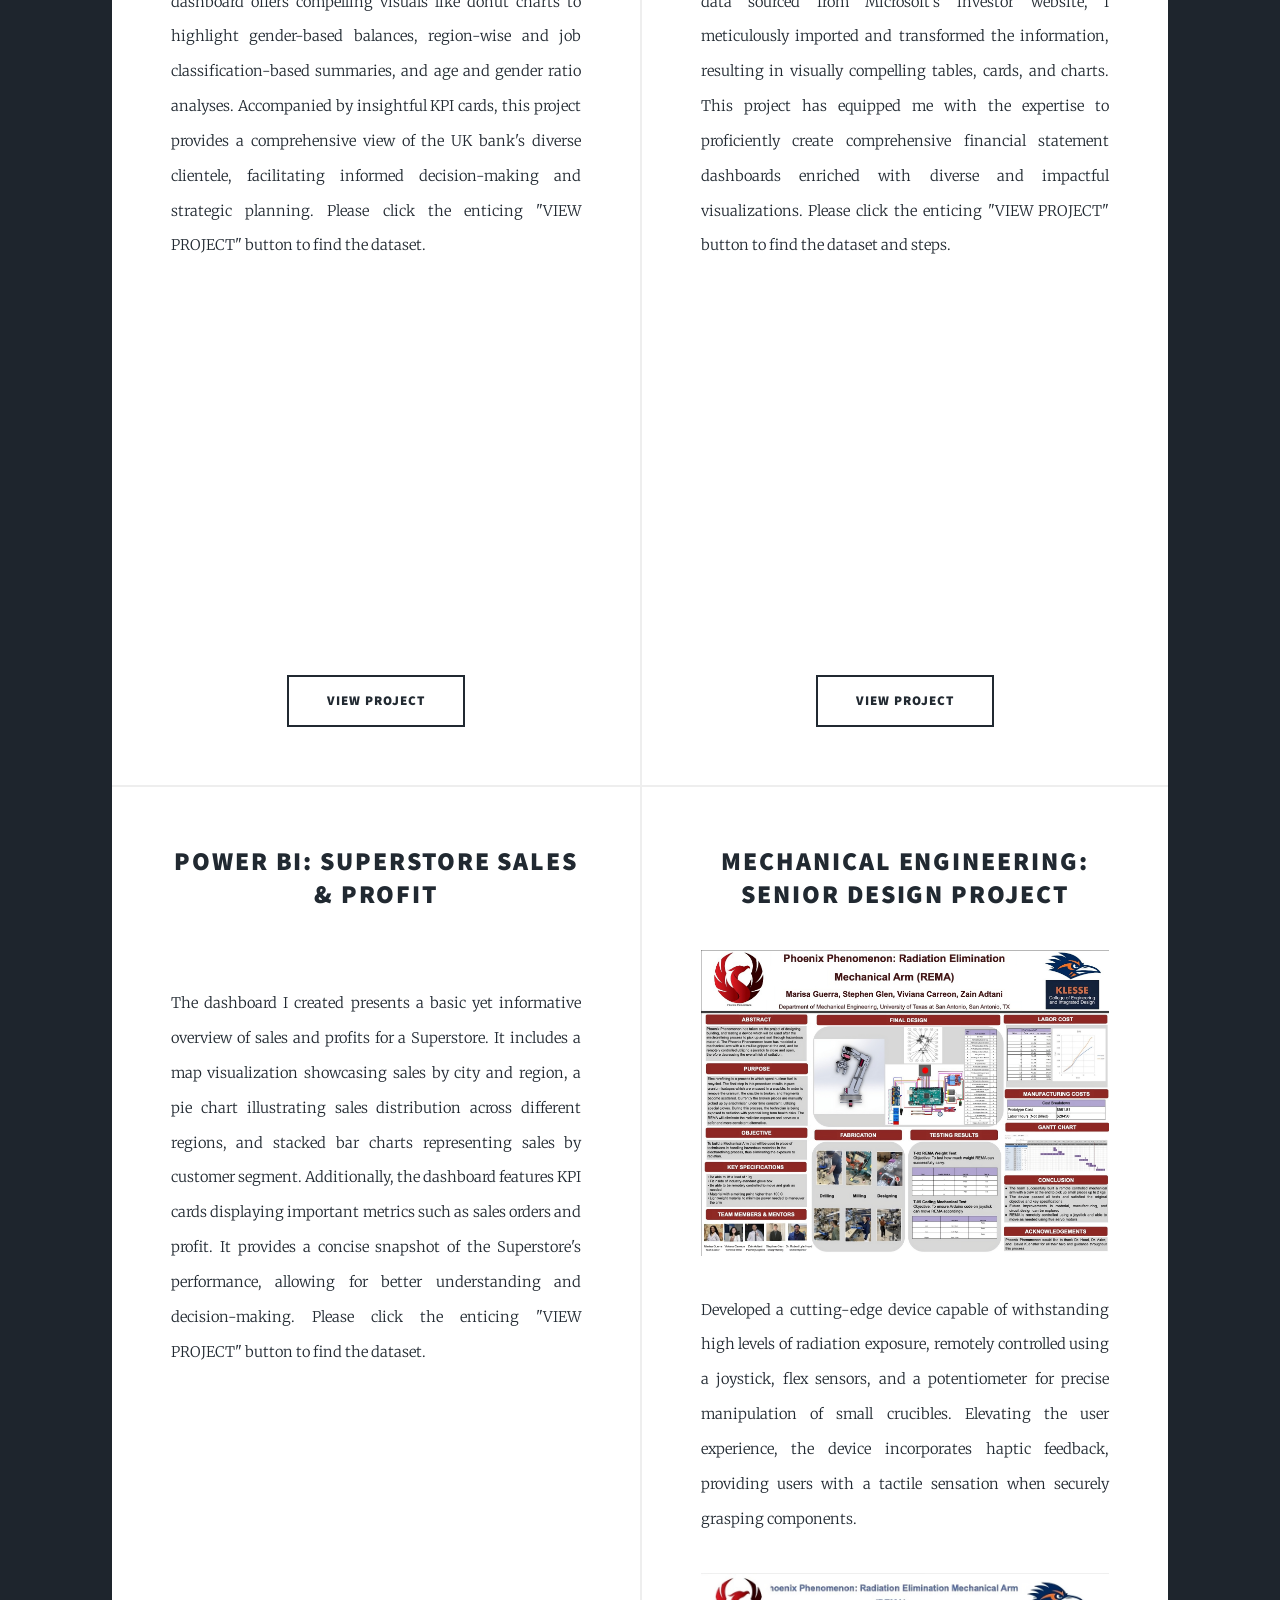
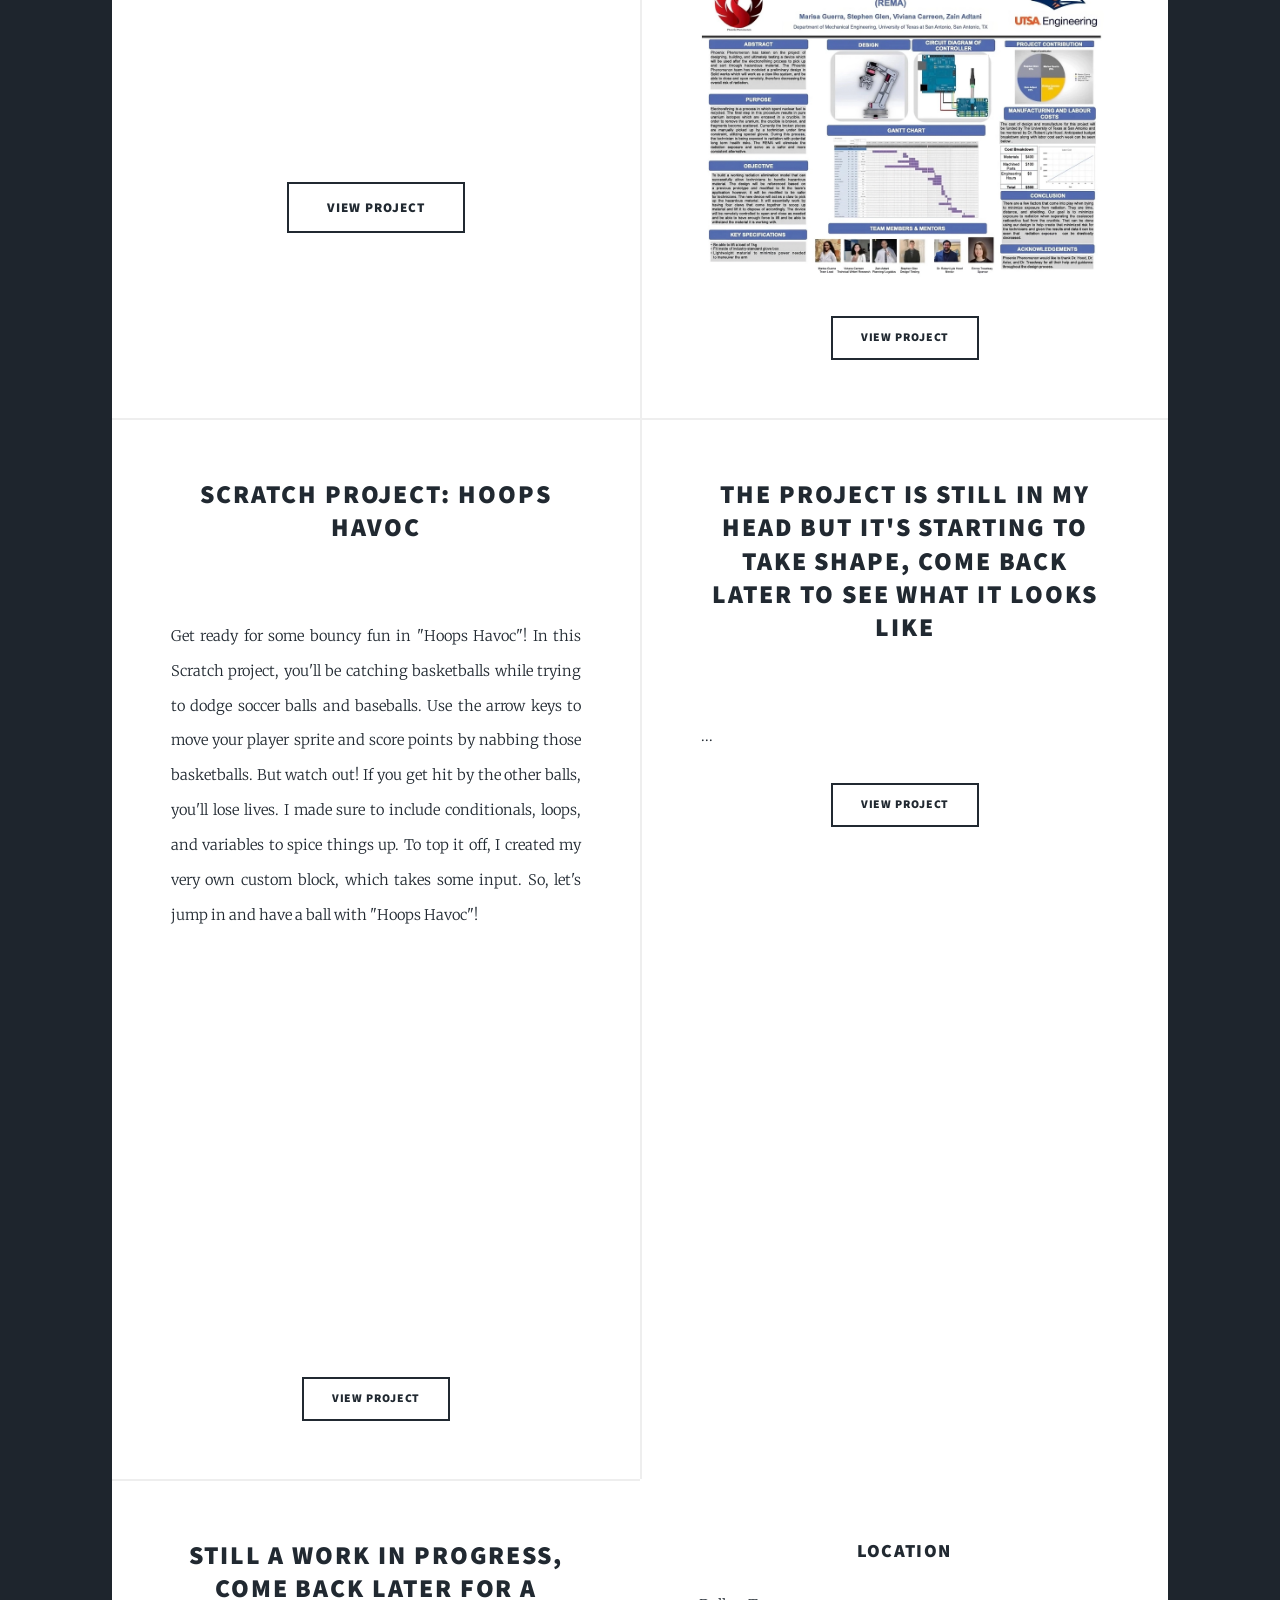
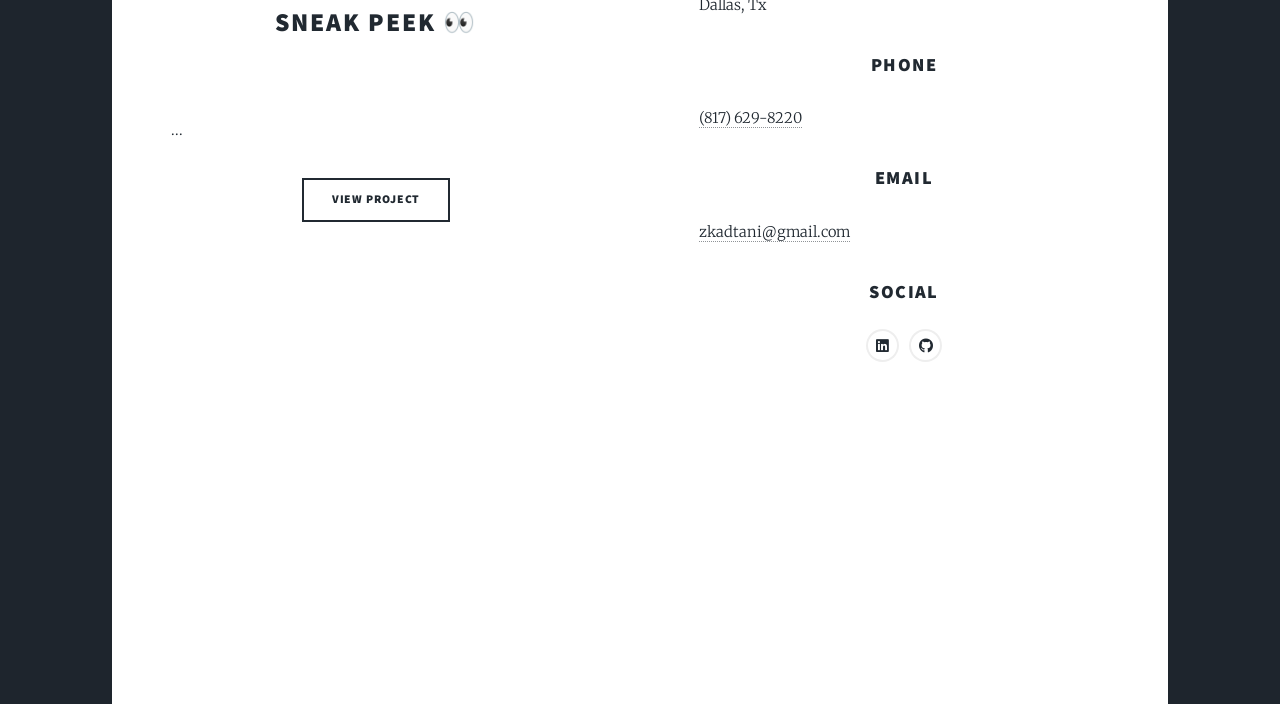
==== commit c33e70b5: "Update index.html" ====
--- a/index.html
+++ b/index.html
@@ -228,7 +228,7 @@
 										Developed a cutting-edge device capable of withstanding high levels of radiation exposure, remotely controlled using a joystick, flex sensors, and a potentiometer for precise manipulation of small crucibles. Elevating the user experience, the device incorporates haptic feedback, providing users with a tactile sensation when securely grasping components.
 									</p>
 									</header>
-									<a href="https://public.3.basecamp.com/p/grUxq98Q7hVqRyqatzPRZL9p" class="image fit"><img src="images/SD(REMA).jpg" alt="" /></a>
+									<a href="https://public.3.basecamp.com/p/grUxq98Q7hVqRyqatzPRZL9p" class="image fit"><img src="images/Senior_Design-transformed.webp" alt="" /></a>
 									<ul class="actions special">
 										<li><a href="https://public.3.basecamp.com/p/grUxq98Q7hVqRyqatzPRZL9p" class="button">View project</a></li>
 									</ul>
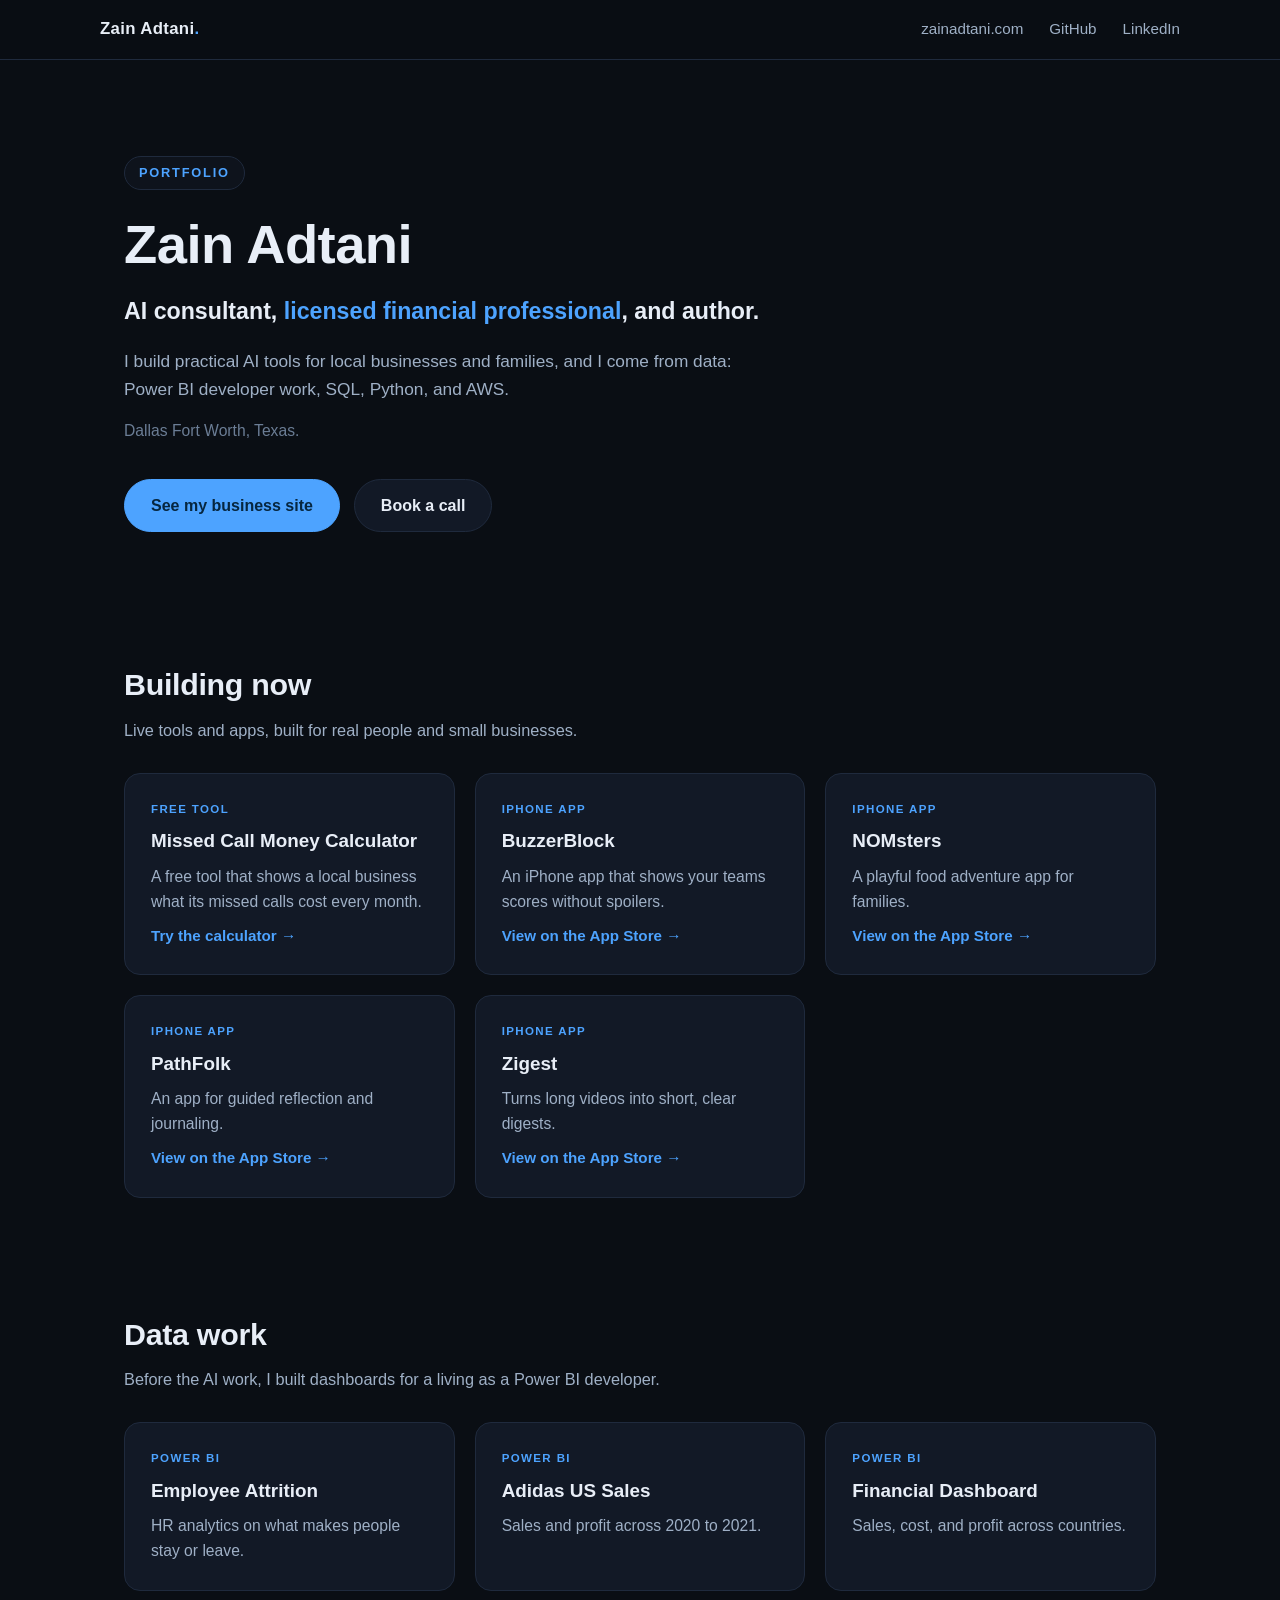
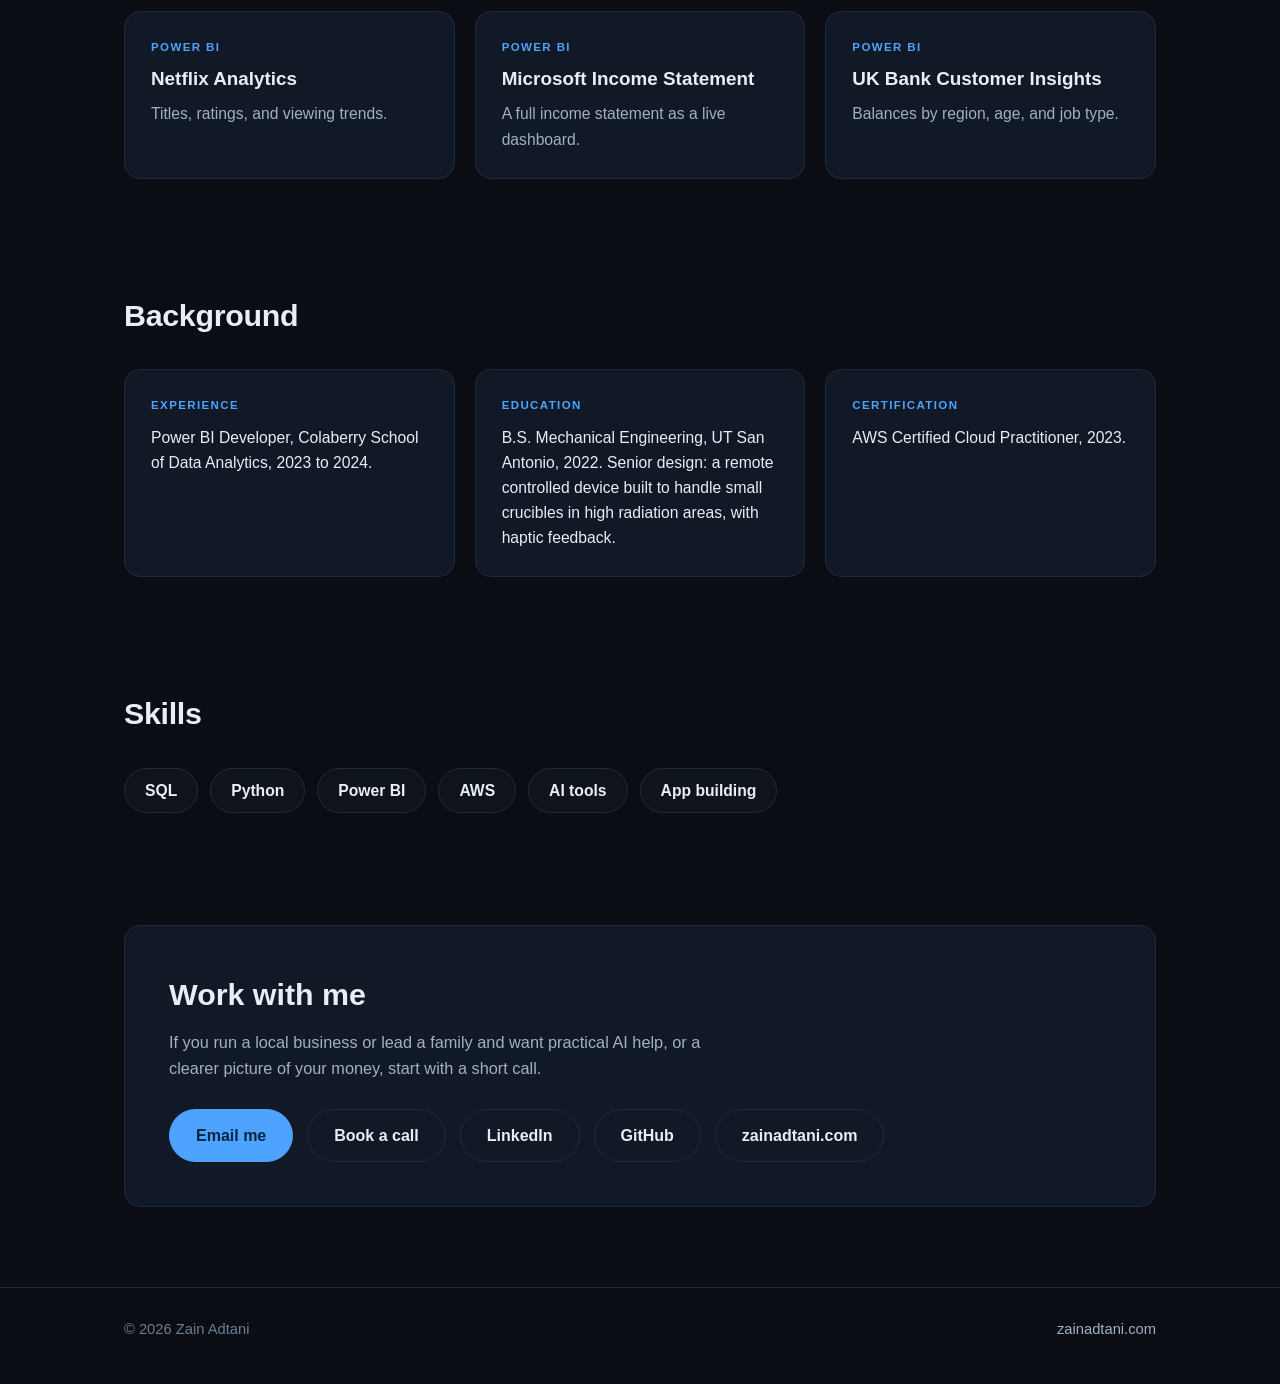
==== commit 0b4c492c: "Rebuild portfolio home page: modern one-pager, current builds first, data case studies, no phone num" ====
--- a/index.html
+++ b/index.html
@@ -1,325 +1,290 @@
-<!DOCTYPE HTML>
-
-<!--
-	Zain's Portfolio Website
--->
-
-<html>
-	<head>
-		<title>Zain's Portfolio</title>
-		<meta charset="utf-8" />
-		<meta name="viewport" content="width=device-width, initial-scale=1, user-scalable=no" />
-		<link rel="stylesheet" href="assets/css/main.css" />
-		<noscript><link rel="stylesheet" href="assets/css/noscript.css" /></noscript>
-	</head>
-	<body class="is-preload">
-
-		<!-- Wrapper -->
-			<div id="wrapper" class="fade-in">
-
-				<!-- Intro -->
-					<div id="intro">
-						<h1>Zain's Portfolio<br />
-						</h1>
-						<p>Cloud Practitioner | Data Analyst | Mechanical Engineer </p>
-						<p>Skilled in SQL, Python, AWS, Power BI </p>                              
-						</p>
-						<ul class="actions">
-							<li><a href="#header" class="button icon solid solo fa-arrow-down scrolly">Continue</a></li>
-						</ul>
-					</div>
-
-				<!-- Header -->
-					<header id="header">
-						<a href="index.html" class="logo">Zain's Projects</a>
-					</header>
-
-				<!-- Nav -->
-					<nav id="nav">
-						<ul class="links">
-							<li class="active"><a href="index.html">Projects</a></li>
-							
-						</ul>
-						<ul class="icons">
-							<li><a href="https://www.linkedin.com/in/zka1/" class="icon brands alt fa-linkedin"><span class="label">linkedin</span></a></li>
-							<li><a href="https://github.com/ZainAdtani" class="icon brands alt fa-github"><span class="label">GitHub</span></a></li>
-					</nav>
-
-				<!-- Main -->
-					<div id="main">
-
-						<!-- Featured Post -->
-						<article class="post featured">
-								<header class="major">
-									
-									<h2><a href="https://public.3.basecamp.com/p/G88ZFA2AsQbB3vDNUrd3r1vS">Power BI: Employee Attrition<br /> 
-									</a></h2>
-									<p>
-									This dataset offers a comprehensive analysis of an organization's employees, focusing on factors such as attrition, personal and job-related details, and financial information. It includes age, gender, marital status, business travel frequency, pay rate, departmental information, and job-specific details. The dataset also covers salary hikes, performance ratings, relationship satisfaction, monthly income, previous work experience, and retirement status. Studying this dataset gives us insights into the changing workforce management philosophies influenced by technological advancements.
-										Click the enticing "VIEW PROJECT" button to explore a comprehensive analysis.
-									</p>
-								</header>
-								<iframe title="Employee Atrrition" width="900" height="600" src="https://app.powerbi.com/view?r=eyJrIjoiNmE4NDcyYjAtMzBhOC00MDFjLTljNDAtNWIzNjQ5MTNlZjZhIiwidCI6IjU0NGZkN2MzLTAxNGItNDkwYS04OThhLWViNDliYWQ3ZTNiNSJ9&pageName=ReportSectionf9ab0f67cd1709b60077" frameborder="0" allowFullScreen="true"></iframe>
-								<ul class="actions special">
-									<li><a href="https://public.3.basecamp.com/p/G88ZFA2AsQbB3vDNUrd3r1vS" class="button large">View project</a></li>
-								</ul>
-							</article>
-						
-							<article class="post featured">
-								<header class="major">
-									
-									<h2><a href="https://public.3.basecamp.com/p/QNivHr3mYfn2fwhEiXwbQXFz">Power BI: Adidas US Sales<br /> 
-									</a></h2>
-									<p>
-									The aim of this project is to assess the sales of Adidas USA during the period of 2020-2021. The report will examine vital metrics including overall sales, monthly sales, monthly sales growth rate, total operating profit, operating profit margin, and monthly profit margin change. This analysis will provide valuable insights to enhance the company's sales performance and guide future improvement strategies. Let the dashboard speak for itself.
-										Please click the enticing "VIEW PROJECT" button to explore a comprehensive analysis that showcases Adidas' exceptional performance and achievements.
-									</p>
-								</header>
-								<iframe title="Adidas Power BI Project_Zain" width="900" height="600" src="https://app.powerbi.com/view?r=eyJrIjoiMTU0ZDBiMDAtNTU5ZS00ZjI3LTliNjktNzIzOTgyZjgyNmUwIiwidCI6IjU0NGZkN2MzLTAxNGItNDkwYS04OThhLWViNDliYWQ3ZTNiNSJ9&pageName=ReportSection" frameborder="0" allowFullScreen="true"></iframe>
-								<ul class="actions special">
-									<li><a href="https://public.3.basecamp.com/p/QNivHr3mYfn2fwhEiXwbQXFz" class="button large">View project</a></li>
-								</ul>
-							</article>
-
-							<article class="post featured">
-								<header class="major">
-									
-									<h2><a href="https://public.3.basecamp.com/p/jPrf9AoKSFqHKWGioqXhyefr">Power BI: Financial Dashboard<br /> 
-									</a></h2>
-									<p>
-										Welcome to my captivating financial dashboard, where we analyze diverse sales transactions across countries. Uncover hidden stories through advanced visualizations and insightful KPIs. Explore metrics like total cost of gross sales, net sales, total quantity sold, and total profit to make informed decisions. Join us in unraveling the mysteries of financial data and unlocking its true potential. Welcome to a world of data-driven discovery and enlightenment in finance.
-										Please click the enticing "VIEW PROJECT" button to get the dataset.
-									</p>
-								</header>
-								<iframe title="Report Section" width="900" height="600" src="https://app.powerbi.com/view?r=eyJrIjoiZGI4MTdiY2UtNWZiMS00NmY4LTk0MjUtMzA2ZjRhYWU4MjdiIiwidCI6IjU0NGZkN2MzLTAxNGItNDkwYS04OThhLWViNDliYWQ3ZTNiNSJ9" frameborder="0" allowFullScreen="true"></iframe>
-									<li><a href="https://public.3.basecamp.com/p/jPrf9AoKSFqHKWGioqXhyefr" class="button large">View project</a></li>
-								</ul>
-							</article>
-
-							<article class="post featured">
-								<header class="major">
-									
-									<h2><a href="https://public.3.basecamp.com/p/Vdc3CEYBP9bPASF5x2Cujopa">Power BI: Prime Video <br /> 
-									</a></h2>
-									<p>
-									Introducing the Amazon Prime Video Analytics Dashboard - a comprehensive and visually engaging platform designed to explore the vast world of entertainment. This Power BIA dashboard boasts six key performance indicator (KPI) cards, providing valuable insights such as Total Title Ratings, Genres, Directors, Start Date, Early Start Date (1920), and Latest Start Date (2021). The dashboard also features informative Bar Charts for Total Shows by Ratings and Genres, a dynamic Map Visual showcasing Total Shows by Country, and an insightful Area Line Chart comparing Total Shows by Release Year for both movies and TV shows. Additionally, a visually appealing Doughnut Chart breaks down the distribution of movies and TV shows. With its sleek and organized presentation, this Amazon Prime Video dashboard is the perfect addition to your portfolio, allowing viewers to discover, analyze, and appreciate the captivating world of streaming entertainment.
-										Please click the enticing "VIEW PROJECT" button to get the dataset.
-								</header>
-								<iframe title="Report Section" width="900" height="600" src="https://app.powerbi.com/view?r=eyJrIjoiZWRkYzJiMTgtOTVjOS00ZjU3LTljNjgtNWQ4MzczNTZjYjZlIiwidCI6IjU0NGZkN2MzLTAxNGItNDkwYS04OThhLWViNDliYWQ3ZTNiNSJ9" frameborder="0" allowFullScreen="true"></iframe>								<ul class="actions special">
-									<li><a href="https://public.3.basecamp.com/p/Vdc3CEYBP9bPASF5x2Cujopa" class="button large">View project</a></li>
-								</ul>
-							</article>
-
-							<article class="post featured">
-								<header class="major">
-									
-									<h2><a href="https://public.3.basecamp.com/p/wCWauqvBbUifPGSzgC9kuZMp">Power BI: Netflix Analytics<br /> 
-									</a></h2>
-									<p>
-									Discover the Netflix Analytics Dashboard - a visually engaging platform that unlocks the vast world of streaming entertainment. With six essential KPI cards, explore Total Titles, Ratings, and diverse Genres. Uncover global insights with an interactive Map Visual of content distribution across countries. Delve into the Top 10 Countries by Movies and TV Shows, and journey through time with Release Dates displayed on Bar and Line Charts. Unearth viewers' preferences with the Ratings chart and savor a doughnut chart showcasing content distribution. Sleek and insightful, this Netflix Analytics Dashboard is a must-have for entertainment enthusiasts and industry analysts to explore, analyze, and appreciate the captivating world of Netflix's streaming empire.
-										Please click the enticing "VIEW PROJECT" button to get the dataset.
-									</p>
-								</header>
-								<iframe title="Report Section" width="900" height="600" src="https://app.powerbi.com/view?r=eyJrIjoiMzRmNDVmMTItZGI4MS00ZTVlLThhZjItNzZkYTBjOWRiMjc3IiwidCI6IjU0NGZkN2MzLTAxNGItNDkwYS04OThhLWViNDliYWQ3ZTNiNSJ9" frameborder="0" allowFullScreen="true"></iframe>									
-								<ul class="actions special">
-									<li><a href="https://public.3.basecamp.com/p/wCWauqvBbUifPGSzgC9kuZMp" class="button large">View project</a></li>
-								</ul>
-							</article>
-
-						
-
-							<article class="post featured">
-								<header class="major">
-									
-									<h2><a href="https://public.3.basecamp.com/p/V1X3E1gjwaDD1kdfNeX1vgjS">Power BI: Pokemon Dashboard <br /> 
-									</a></h2>
-									<p>
-									Hey there, fellow Pokémon enthusiasts! Welcome to my ultimate Poké-dashboard extravaganza on Power BI! Get ready to catch 'em all, from the ancient first-gen cuties to the latest sassy critters. You'll be amazed by the HP, capture rate, types, and wild abilities these adorable creatures possess. And hey, don't worry, I made sure the design is cooler than a Squirtle in sunglasses! So, buckle up, 'cause this project is like my Jigglypuff serenading its first gig - a bit nerve-wracking, but guaranteed to put a smile on your face! Let's embark on this Poké-adventure together! Gotta data mine 'em all! 😄🌟
-									</p>
-								</header>
-								<iframe title="Report Section" width="900" height="600" src="https://app.powerbi.com/view?r=eyJrIjoiYzk1OTUwZTEtYTk0Yi00OGVhLWI5YzYtNDJhYTVkNmIxNzczIiwidCI6IjU0NGZkN2MzLTAxNGItNDkwYS04OThhLWViNDliYWQ3ZTNiNSJ9" frameborder="0" allowFullScreen="true"></iframe>
-								<ul class="actions special">
-								<li><a href="https://public.3.basecamp.com/p/V1X3E1gjwaDD1kdfNeX1vgjS" class="button large">View project</a></li>
-								</ul>
-							</article>
-					
-
-							<article class="post featured">
-								<header class="major">
-									
-									<h2><a href="https://public.3.basecamp.com/p/HeoKFD9w9uyH742599nLjXE3">Power BI: US Coffee Shop<br /> 
-									</a></h2>
-									<p>
-									The Coffee Chain is a popular cafeteria operating in four markets across 20 states, offering a range of products. This report aims to identify profitability issues and their causes, utilizing Power BI and Tableau software for analysis. Key metrics such as Sales Per Month, YOY%, GPM%, and GPM YOY% have been calculated to evaluate store profitability. The report highlights underperforming products and their contributing factors.
-										Please click the enticing "VIEW PROJECT" button to explore a comprehensive analysis.
-									</p>
-								</header>
-								<iframe title="US Coffee Power BI Project_Zain - US Coffee" width="900" height="600" src="https://app.powerbi.com/view?r=eyJrIjoiY2U0YzFjMTctN2NiYi00ZjA2LTk2YTYtZmQ5ZTcxYWY4ZjdiIiwidCI6IjU0NGZkN2MzLTAxNGItNDkwYS04OThhLWViNDliYWQ3ZTNiNSJ9" frameborder="0" allowFullScreen="true"></iframe>
-								<ul class="actions special">
-									<li><a href="https://public.3.basecamp.com/p/HeoKFD9w9uyH742599nLjXE3" class="button large">View project</a></li>
-								</ul>
-							</article>
-
-
-						
-						<!-- Posts -->
-							<section class="posts">
-
-								<article>
-									<header>
-									
-										<h2><a href="https://public.3.basecamp.com/p/jqYMw2PnSMnmEZPj5ESEu5hr">Power BI: UK Bank Customer Insights <br />
-										</a></h2>
-									</header>
-									<a href="#" class="image fit"><img src="" alt="" /></a>
-									<p> Introducing the "UK Bank Customer Insights" Power PI project! Leveraging the Kaggle dataset, this dynamic dashboard offers compelling visuals like donut charts to highlight gender-based balances, region-wise and job classification-based summaries, and age and gender ratio analyses. Accompanied by insightful KPI cards, this project provides a comprehensive view of the UK bank's diverse clientele, facilitating informed decision-making and strategic planning.
-										Please click the enticing "VIEW PROJECT" button to find the dataset.
-									</p>
-									</header>
-									<iframe title="Report Section" width="500" height="370" src="https://app.powerbi.com/view?r=eyJrIjoiZjVjMmNhMDEtYzE2YS00YzczLTlmMzAtMTljYTQ2MmEzZjhjIiwidCI6IjU0NGZkN2MzLTAxNGItNDkwYS04OThhLWViNDliYWQ3ZTNiNSJ9" frameborder="0" allowFullScreen="true"></iframe>
-									<ul class="actions special">
-									<li><a href="https://public.3.basecamp.com/p/jqYMw2PnSMnmEZPj5ESEu5hr" class="button large">View project</a></li>
-								</ul>
-							</article>
-
-								<article>
-									<header>
-									
-										<h2><a href="https://public.3.basecamp.com/p/ySH6wE1nb9Lud1kTofN7hKit">Power BI: Microsoft Income Statement<br />
-										</a></h2>
-									</header>
-									<a href="#" class="image fit"><img src="" alt="" /></a>
-									<p> I successfully completed a project focused on building an income statement dashboard using Power BI. Leveraging data sourced from Microsoft's investor website, I meticulously imported and transformed the information, resulting in visually compelling tables, cards, and charts. This project has equipped me with the expertise to proficiently create comprehensive financial statement dashboards enriched with diverse and impactful visualizations.
-										Please click the enticing "VIEW PROJECT" button to find the dataset and steps.
-									</p>
-									</header>
-									<iframe title="Microsoft Income Statement - Page 1" width="500" height="370" src="https://app.powerbi.com/view?r=eyJrIjoiOWQ5NGZjODUtNGRiOC00ZmI3LTk5ZmYtYWRjMWVhNDY3MTQxIiwidCI6IjU0NGZkN2MzLTAxNGItNDkwYS04OThhLWViNDliYWQ3ZTNiNSJ9" frameborder="0" allowFullScreen="true"></iframe>
-									<ul class="actions special">
-									<li><a href="https://public.3.basecamp.com/p/ySH6wE1nb9Lud1kTofN7hKit" class="button large">View project</a></li>
-								</ul>
-							</article>
-
-								<article>
-									<header>
-									
-										<h2><a href="https://3.basecamp.com/3945211/buckets/33108126/todolists/6262569417">Power BI: Superstore Sales & Profit<br />
-										</a></h2>
-									</header>
-									<a href="#" class="image fit"><img src="" alt="" /></a>
-									<p> The dashboard I created presents a basic yet informative overview of sales and profits for a Superstore. It includes a map visualization showcasing sales by city and region, a pie chart illustrating sales distribution across different regions, and stacked bar charts 
-										representing sales by customer segment. Additionally, the dashboard features KPI cards displaying important metrics such as sales orders and profit. It provides a concise snapshot of the Superstore's performance, allowing for better understanding and decision-making.
-										Please click the enticing "VIEW PROJECT" button to find the dataset.
-									</p>
-									</header>
-									<iframe title="Superstore Sales & Profit - Sales Dashboard" width="500" height="370" src="https://app.powerbi.com/view?r=eyJrIjoiNGQyYzMyODMtMDA3OS00YmFiLTk3ODYtMzYzMDBiNDhhNGE0IiwidCI6IjU0NGZkN2MzLTAxNGItNDkwYS04OThhLWViNDliYWQ3ZTNiNSJ9" frameborder="0" allowFullScreen="true"></iframe>
-									<ul class="actions special">
-									<li><a href="https://3.basecamp.com/3945211/buckets/33108126/todolists/6262569417" class="button large">View project</a></li>
-								</ul>
-							</article>
-
-								<article>
-									<header>
-										
-										<h2><a href="https://public.3.basecamp.com/p/grUxq98Q7hVqRyqatzPRZL9p">Mechanical Engineering: Senior Design Project<br />
-										</a></h2>
-									</header>
-									<a href="#" class="image fit"><img src="images/SD(REMA)-transformed.jpeg" alt="" /></a>
-									<p>
-										Developed a cutting-edge device capable of withstanding high levels of radiation exposure, remotely controlled using a joystick, flex sensors, and a potentiometer for precise manipulation of small crucibles. Elevating the user experience, the device incorporates haptic feedback, providing users with a tactile sensation when securely grasping components.
-									</p>
-									</header>
-									<a href="https://public.3.basecamp.com/p/grUxq98Q7hVqRyqatzPRZL9p" class="image fit"><img src="images/Senior_Design-transformed.webp" alt="" /></a>
-									<ul class="actions special">
-										<li><a href="https://public.3.basecamp.com/p/grUxq98Q7hVqRyqatzPRZL9p" class="button">View project</a></li>
-									</ul>
-								</article>
-
-
-								<article>
-									<header>
-										
-										<h2><a href="https://scratch.mit.edu/projects/866833288">Scratch Project: Hoops Havoc <br />
-										</a></h2>
-									</header>
-									<a href="#" class="image fit"><img src="" alt="" /></a>
-									<p>
-										Get ready for some bouncy fun in "Hoops Havoc"! In this Scratch project, you'll be catching basketballs while trying to dodge soccer balls and baseballs. Use the arrow keys to move your player sprite and score points by nabbing those basketballs. But watch out! If you get hit by the other balls, you'll lose lives. I made sure to include conditionals, loops, and variables to spice things up. 
-										To top it off, I created my very own custom block, which takes some input. So, let's jump in and have a ball with "Hoops Havoc"!
-									</p>
-									</header>
-									<iframe src="https://scratch.mit.edu/projects/866833288/embed" allowtransparency="true" width="485" height="402" frameborder="0" scrolling="no" allowfullscreen></iframe>
-									<ul class="actions special">
-										<li><a href="https://scratch.mit.edu/projects/866833288" class="button">View project</a></li>
-									</ul>
-								</article>
-
-								
-								<article>
-									<header>
-									
-										<h2><a href="#">The project is still in my head but it's starting to take shape, come back later to see what it looks like<br />
-										</a></h2>
-									</header>
-									<a href="#" class="image fit"><img src="" alt="" /></a>
-									<p>...</p>
-									<ul class="actions special">
-										<li><a href="#" class="button">View project</a></li>
-									</ul>
-								</article>
-
-								<article>
-									<header>
-										
-										<h2><a href="#">Still a work in progress, come back later for a sneak peek 👀 <br />
-										</a></h2>
-									</header>
-									<a href="#" class="image fit"><img src="" alt="" /></a>
-									<p>...</p>
-									<ul class="actions special">
-										<li><a href="#" class="button">View project</a></li>
-									</ul>
-								</article>
-	
-
-						<section class="split contact">
-							<section class="alt">
-								<h3>Location</h3>
-								<p>Dallas, Tx<br />
-								</p>
-							</section>
-							<section>
-								<h3>Phone</h3>
-								<p><a href="#">(817) 629-8220</a></p>
-							</section>
-							<section>
-								<h3>Email</h3>
-								<p><a href="#">zkadtani@gmail.com</a></p>
-							</section>
-							<section>
-								<h3>Social</h3>
-								<ul class="icons alt">
-									<li><a href="https://www.linkedin.com/in/zka1/" class="icon brands alt fa-linkedin"><span class="label">linkedin</span></a></li>
-									<li><a href="https://github.com/ZainAdtani" class="icon brands alt fa-github"><span class="label">GitHub</span></a></li>
-								</ul>
-							</section>
-						</section>
-					</footer>
-
-				<!-- Copyright -->
-					<div id="copyright">
-						<ul><li>&copy; Untitled</li><li>Design: <a href="https://html5up.net">HTML5 UP</a></li></ul>
-					</div>
-
-			</div>
-
-		<!-- Scripts -->
-			<script src="assets/js/jquery.min.js"></script>
-			<script src="assets/js/jquery.scrollex.min.js"></script>
-			<script src="assets/js/jquery.scrolly.min.js"></script>
-			<script src="assets/js/browser.min.js"></script>
-			<script src="assets/js/breakpoints.min.js"></script>
-			<script src="assets/js/util.js"></script>
-			<script src="assets/js/main.js"></script>
-
-	</body>
-</html>
+<!DOCTYPE html>
+<html lang="en">
+<head>
+<meta charset="utf-8">
+<meta name="viewport" content="width=device-width, initial-scale=1">
+<title>Zain Adtani | AI Consultant, Financial Professional, Author</title>
+<meta name="description" content="Zain Adtani is an AI consultant, licensed financial professional, and author in Dallas Fort Worth, Texas. He builds practical AI tools for local businesses and families.">
+<style>
+  :root{
+    --bg:#0a0e14;
+    --bg-soft:#0e131c;
+    --card:#121926;
+    --card-hover:#16202f;
+    --line:#1f2a3d;
+    --text:#e8eef7;
+    --muted:#9fb0c6;
+    --faint:#6b7d95;
+    --accent:#4da3ff;
+    --accent-ink:#06263f;
+    --radius:16px;
+    --max:1080px;
+  }
+  *{margin:0;padding:0;box-sizing:border-box}
+  html{scroll-behavior:smooth}
+  body{
+    background:var(--bg);
+    color:var(--text);
+    font-family:-apple-system,BlinkMacSystemFont,"Segoe UI",Roboto,"Helvetica Neue",Arial,sans-serif;
+    line-height:1.6;
+    -webkit-font-smoothing:antialiased;
+  }
+  a{color:var(--accent);text-decoration:none}
+  a:hover{text-decoration:underline}
+  .wrap{max-width:var(--max);margin:0 auto;padding:0 24px}
+
+  /* Header */
+  header{
+    position:sticky;top:0;z-index:10;
+    background:rgba(10,14,20,.88);
+    backdrop-filter:blur(10px);
+    border-bottom:1px solid var(--line);
+  }
+  .nav{display:flex;align-items:center;justify-content:space-between;padding:16px 0;gap:16px;flex-wrap:wrap}
+  .brand{font-size:1.05rem;font-weight:700;letter-spacing:.02em;color:var(--text)}
+  .brand span{color:var(--accent)}
+  .nav-links{display:flex;gap:26px;flex-wrap:wrap}
+  .nav-links a{color:var(--muted);font-size:.95rem;font-weight:500}
+  .nav-links a:hover{color:var(--text);text-decoration:none}
+
+  /* Hero */
+  .hero{padding:96px 0 72px}
+  .hero .kicker{
+    display:inline-block;font-size:.8rem;font-weight:600;letter-spacing:.14em;
+    text-transform:uppercase;color:var(--accent);
+    border:1px solid var(--line);border-radius:999px;padding:6px 14px;margin-bottom:26px;
+    background:var(--bg-soft);
+  }
+  .hero h1{font-size:3.4rem;line-height:1.08;font-weight:800;letter-spacing:-.01em;margin-bottom:18px}
+  .hero .role{font-size:1.45rem;font-weight:600;color:var(--text);margin-bottom:18px;max-width:720px}
+  .hero .role em{font-style:normal;color:var(--accent)}
+  .hero .sub{font-size:1.08rem;color:var(--muted);max-width:640px;margin-bottom:14px}
+  .hero .loc{font-size:.98rem;color:var(--faint);margin-bottom:36px}
+  .btn-row{display:flex;gap:14px;flex-wrap:wrap}
+  .btn{
+    display:inline-block;padding:13px 26px;border-radius:999px;
+    font-size:1rem;font-weight:600;border:1px solid var(--line);
+    color:var(--text);background:var(--card);
+    transition:background .15s ease,border-color .15s ease,transform .15s ease;
+  }
+  .btn:hover{text-decoration:none;background:var(--card-hover);transform:translateY(-1px)}
+  .btn.primary{background:var(--accent);border-color:var(--accent);color:var(--accent-ink)}
+  .btn.primary:hover{background:#6cb4ff}
+
+  /* Sections */
+  section{padding:56px 0}
+  .section-head{margin-bottom:30px}
+  .section-head h2{font-size:1.9rem;font-weight:750;letter-spacing:-.01em;margin-bottom:8px}
+  .section-head p{color:var(--muted);max-width:640px;font-size:1.02rem}
+  .grid{display:grid;grid-template-columns:repeat(auto-fill,minmax(300px,1fr));gap:20px}
+  .grid.two{grid-template-columns:repeat(auto-fill,minmax(320px,1fr))}
+  .card{
+    background:var(--card);border:1px solid var(--line);border-radius:var(--radius);
+    padding:26px;display:flex;flex-direction:column;gap:10px;
+    transition:background .15s ease,border-color .15s ease,transform .15s ease;
+  }
+  .card:hover{background:var(--card-hover);border-color:#2a3a55;transform:translateY(-2px)}
+  .card .tag{
+    font-size:.72rem;font-weight:700;letter-spacing:.12em;text-transform:uppercase;color:var(--accent);
+  }
+  .card h3{font-size:1.18rem;font-weight:700;line-height:1.35}
+  .card p{color:var(--muted);font-size:.98rem;flex:1}
+  .card .go{font-weight:600;font-size:.95rem}
+  .card .go::after{content:" →"}
+  .card.plain:hover{transform:none}
+
+  /* Skills */
+  .skills{display:flex;flex-wrap:wrap;gap:12px}
+  .skill{
+    border:1px solid var(--line);background:var(--bg-soft);border-radius:999px;
+    padding:9px 20px;font-size:.98rem;font-weight:600;color:var(--text);
+  }
+  .skill b{color:var(--accent);font-weight:600}
+
+  /* Contact */
+  .contact{
+    background:var(--card);border:1px solid var(--line);border-radius:var(--radius);
+    padding:44px;text-align:left;
+  }
+  .contact h2{font-size:1.9rem;font-weight:750;margin-bottom:10px}
+  .contact p{color:var(--muted);max-width:560px;margin-bottom:28px;font-size:1.02rem}
+
+  /* Footer */
+  footer{border-top:1px solid var(--line);padding:30px 0 42px;margin-top:24px}
+  .foot{display:flex;justify-content:space-between;gap:14px;flex-wrap:wrap;color:var(--faint);font-size:.92rem}
+  .foot a{color:var(--muted)}
+
+  @media (max-width:640px){
+    .hero{padding:64px 0 48px}
+    .hero h1{font-size:2.4rem}
+    .hero .role{font-size:1.2rem}
+    section{padding:40px 0}
+    .contact{padding:30px 24px}
+    .nav-links{gap:18px}
+  }
+</style>
+</head>
+<body>
+
+<header>
+  <div class="wrap nav">
+    <div class="brand">Zain Adtani<span>.</span></div>
+    <nav class="nav-links">
+      <a href="https://zainadtani.com">zainadtani.com</a>
+      <a href="https://github.com/ZainAdtani">GitHub</a>
+      <a href="https://linkedin.com/in/zainadtani">LinkedIn</a>
+    </nav>
+  </div>
+</header>
+
+<main class="wrap">
+
+  <div class="hero">
+    <span class="kicker">Portfolio</span>
+    <h1>Zain Adtani</h1>
+    <p class="role">AI consultant, <em>licensed financial professional</em>, and author.</p>
+    <p class="sub">I build practical AI tools for local businesses and families, and I come from data: Power BI developer work, SQL, Python, and AWS.</p>
+    <p class="loc">Dallas Fort Worth, Texas.</p>
+    <div class="btn-row">
+      <a class="btn primary" href="https://zainadtani.com">See my business site</a>
+      <a class="btn" href="https://calendly.com/zkadtani/job">Book a call</a>
+    </div>
+  </div>
+
+  <section id="building">
+    <div class="section-head">
+      <h2>Building now</h2>
+      <p>Live tools and apps, built for real people and small businesses.</p>
+    </div>
+    <div class="grid">
+      <div class="card">
+        <span class="tag">Free tool</span>
+        <h3>Missed Call Money Calculator</h3>
+        <p>A free tool that shows a local business what its missed calls cost every month.</p>
+        <a class="go" href="https://zainadtani.github.io/missed-call-calculator/">Try the calculator</a>
+      </div>
+      <div class="card">
+        <span class="tag">iPhone app</span>
+        <h3>BuzzerBlock</h3>
+        <p>An iPhone app that shows your teams scores without spoilers.</p>
+        <a class="go" href="https://apps.apple.com/app/id6832104995">View on the App Store</a>
+      </div>
+      <div class="card">
+        <span class="tag">iPhone app</span>
+        <h3>NOMsters</h3>
+        <p>A playful food adventure app for families.</p>
+        <a class="go" href="https://apps.apple.com/app/id6815714189">View on the App Store</a>
+      </div>
+      <div class="card">
+        <span class="tag">iPhone app</span>
+        <h3>PathFolk</h3>
+        <p>An app for guided reflection and journaling.</p>
+        <a class="go" href="https://apps.apple.com/app/pathfolk/id6818683420">View on the App Store</a>
+      </div>
+      <div class="card">
+        <span class="tag">iPhone app</span>
+        <h3>Zigest</h3>
+        <p>Turns long videos into short, clear digests.</p>
+        <a class="go" href="https://apps.apple.com/app/zigest-video-digests/id6834177603">View on the App Store</a>
+      </div>
+    </div>
+  </section>
+
+  <section id="data">
+    <div class="section-head">
+      <h2>Data work</h2>
+      <p>Before the AI work, I built dashboards for a living as a Power BI developer.</p>
+    </div>
+    <div class="grid">
+      <div class="card plain">
+        <span class="tag">Power BI</span>
+        <h3>Employee Attrition</h3>
+        <p>HR analytics on what makes people stay or leave.</p>
+      </div>
+      <div class="card plain">
+        <span class="tag">Power BI</span>
+        <h3>Adidas US Sales</h3>
+        <p>Sales and profit across 2020 to 2021.</p>
+      </div>
+      <div class="card plain">
+        <span class="tag">Power BI</span>
+        <h3>Financial Dashboard</h3>
+        <p>Sales, cost, and profit across countries.</p>
+      </div>
+      <div class="card plain">
+        <span class="tag">Power BI</span>
+        <h3>Netflix Analytics</h3>
+        <p>Titles, ratings, and viewing trends.</p>
+      </div>
+      <div class="card plain">
+        <span class="tag">Power BI</span>
+        <h3>Microsoft Income Statement</h3>
+        <p>A full income statement as a live dashboard.</p>
+      </div>
+      <div class="card plain">
+        <span class="tag">Power BI</span>
+        <h3>UK Bank Customer Insights</h3>
+        <p>Balances by region, age, and job type.</p>
+      </div>
+    </div>
+  </section>
+
+  <section id="background">
+    <div class="section-head">
+      <h2>Background</h2>
+    </div>
+    <div class="grid">
+      <div class="card plain">
+        <span class="tag">Experience</span>
+        <p style="color:var(--text)">Power BI Developer, Colaberry School of Data Analytics, 2023 to 2024.</p>
+      </div>
+      <div class="card plain">
+        <span class="tag">Education</span>
+        <p style="color:var(--text)">B.S. Mechanical Engineering, UT San Antonio, 2022. Senior design: a remote controlled device built to handle small crucibles in high radiation areas, with haptic feedback.</p>
+      </div>
+      <div class="card plain">
+        <span class="tag">Certification</span>
+        <p style="color:var(--text)">AWS Certified Cloud Practitioner, 2023.</p>
+      </div>
+    </div>
+  </section>
+
+  <section id="skills">
+    <div class="section-head">
+      <h2>Skills</h2>
+    </div>
+    <div class="skills">
+      <span class="skill">SQL</span>
+      <span class="skill">Python</span>
+      <span class="skill">Power BI</span>
+      <span class="skill">AWS</span>
+      <span class="skill">AI tools</span>
+      <span class="skill">App building</span>
+    </div>
+  </section>
+
+  <section id="contact">
+    <div class="contact">
+      <h2>Work with me</h2>
+      <p>If you run a local business or lead a family and want practical AI help, or a clearer picture of your money, start with a short call.</p>
+      <div class="btn-row">
+        <a class="btn primary" href="mailto:zkadtani@gmail.com">Email me</a>
+        <a class="btn" href="https://calendly.com/zkadtani/job">Book a call</a>
+        <a class="btn" href="https://linkedin.com/in/zainadtani">LinkedIn</a>
+        <a class="btn" href="https://github.com/ZainAdtani">GitHub</a>
+        <a class="btn" href="https://zainadtani.com">zainadtani.com</a>
+      </div>
+    </div>
+  </section>
+
+</main>
+
+<footer>
+  <div class="wrap foot">
+    <span>© 2026 Zain Adtani</span>
+    <a href="https://zainadtani.com">zainadtani.com</a>
+  </div>
+</footer>
+
+</body>
+</html>
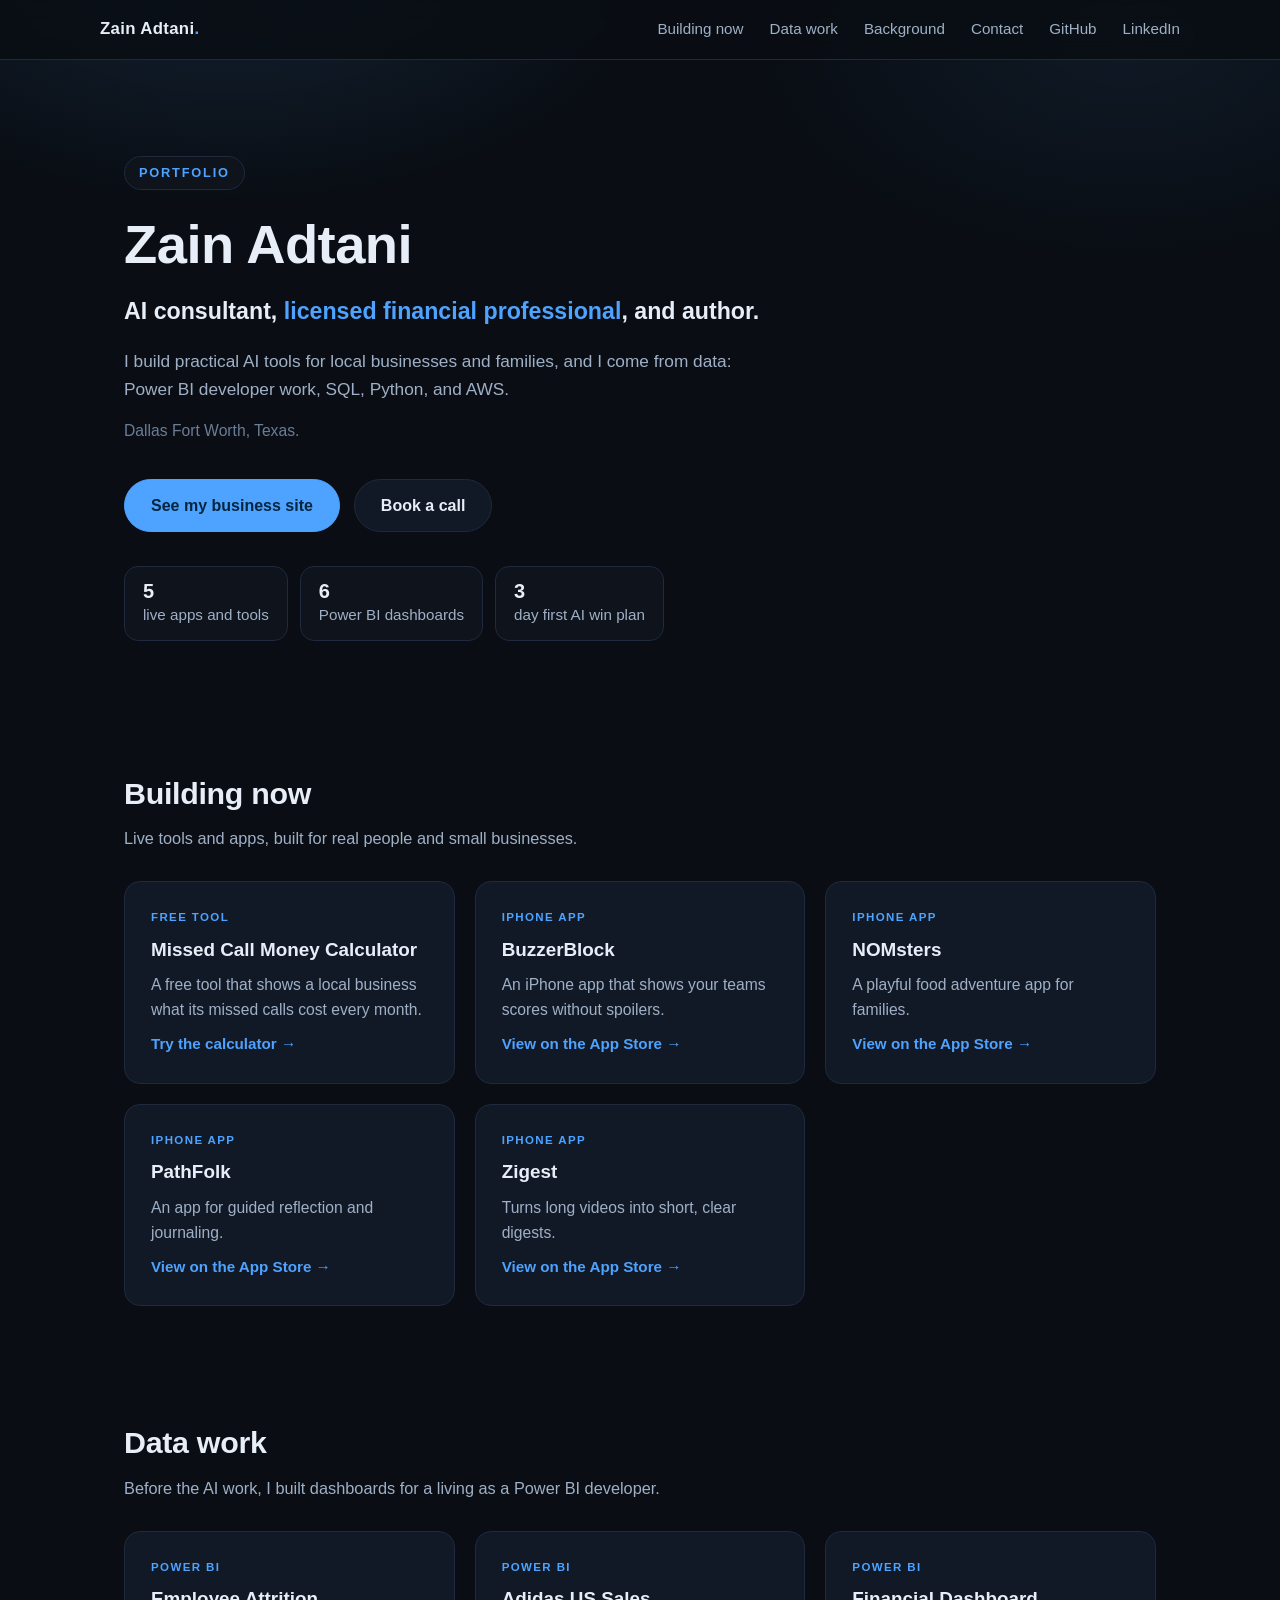
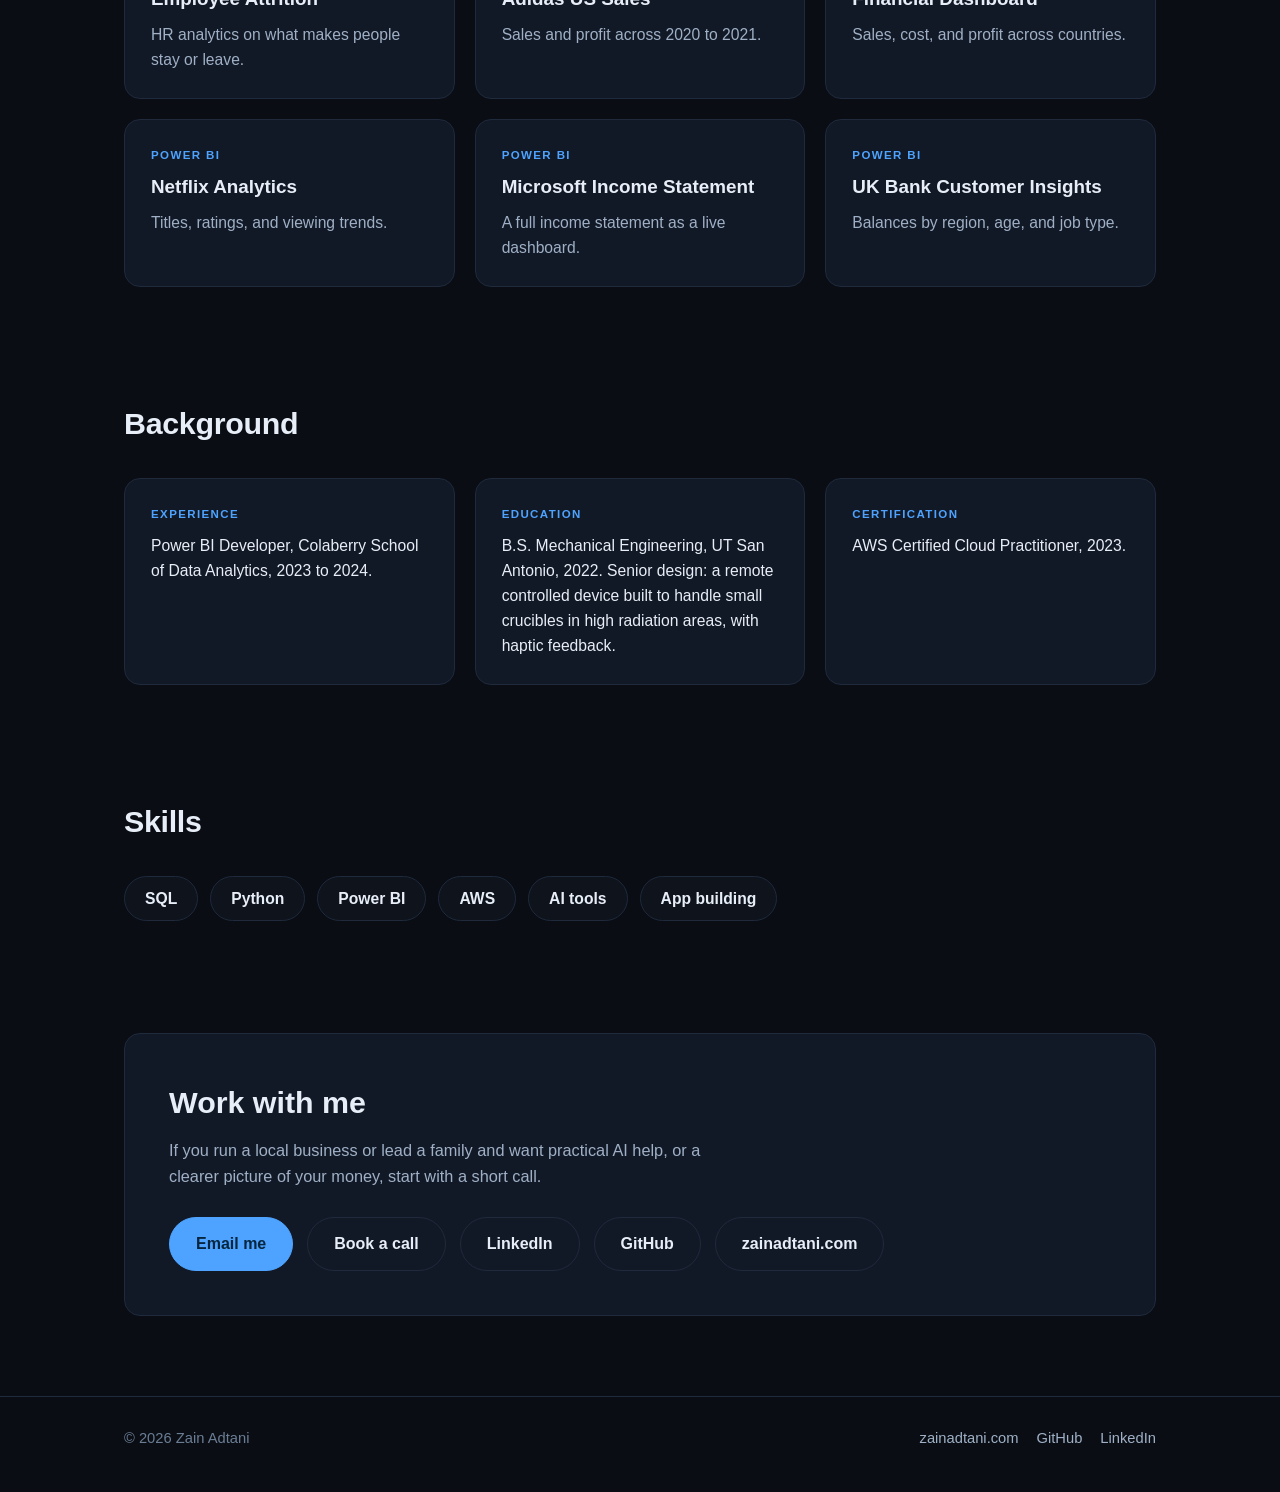
==== commit 2b8d9bda: "Portfolio polish: external links open in new tabs, sticky nav anchors, scroll reveal, stats row, bac" ====
--- a/index.html
+++ b/index.html
@@ -5,6 +5,12 @@
 <meta name="viewport" content="width=device-width, initial-scale=1">
 <title>Zain Adtani | AI Consultant, Financial Professional, Author</title>
 <meta name="description" content="Zain Adtani is an AI consultant, licensed financial professional, and author in Dallas Fort Worth, Texas. He builds practical AI tools for local businesses and families.">
+<meta name="theme-color" content="#0a0e14">
+<meta property="og:title" content="Zain Adtani | AI Consultant, Financial Professional, Author">
+<meta property="og:description" content="Practical AI tools for local businesses and families, built on a data background: Power BI, SQL, Python, AWS.">
+<meta property="og:type" content="website">
+<meta property="og:url" content="https://zainadtani.github.io/">
+<link rel="icon" href="data:image/svg+xml,%3Csvg xmlns='http://www.w3.org/2000/svg' viewBox='0 0 64 64'%3E%3Crect width='64' height='64' rx='14' fill='%230a0e14'/%3E%3Ctext x='32' y='44' font-family='Arial,sans-serif' font-size='36' font-weight='700' fill='%234da3ff' text-anchor='middle'%3EZ%3C/text%3E%3C/svg%3E">
 <style>
   :root{
     --bg:#0a0e14;
@@ -114,6 +120,39 @@
   .foot{display:flex;justify-content:space-between;gap:14px;flex-wrap:wrap;color:var(--faint);font-size:.92rem}
   .foot a{color:var(--muted)}
 
+
+  /* Polish pack */
+  ::selection{background:var(--accent);color:var(--accent-ink)}
+  a:focus-visible,.btn:focus-visible{outline:2px solid var(--accent);outline-offset:3px;border-radius:6px}
+  section{scroll-margin-top:90px}
+  body::before{
+    content:"";position:fixed;inset:0;z-index:-1;pointer-events:none;
+    background:
+      radial-gradient(720px 420px at 18% -6%, rgba(77,163,255,.14), transparent 62%),
+      radial-gradient(640px 380px at 88% 4%, rgba(77,163,255,.08), transparent 60%);
+  }
+  .stats{display:flex;gap:12px;flex-wrap:wrap;margin-top:34px}
+  .stat{
+    border:1px solid var(--line);background:var(--bg-soft);border-radius:14px;
+    padding:12px 18px;font-size:.95rem;color:var(--muted);
+  }
+  .stat b{display:block;font-size:1.25rem;color:var(--text);line-height:1.2}
+  .card{box-shadow:0 0 0 rgba(77,163,255,0)}
+  .card:hover{box-shadow:0 12px 32px rgba(0,0,0,.35),0 0 0 1px rgba(77,163,255,.12)}
+  .js .reveal{opacity:0;transform:translateY(16px);transition:opacity .6s ease,transform .6s ease}
+  .js .reveal.in{opacity:1;transform:none}
+  #toTop{
+    position:fixed;right:22px;bottom:22px;z-index:20;width:46px;height:46px;border-radius:999px;
+    border:1px solid var(--line);background:var(--card);color:var(--text);font-size:1.15rem;cursor:pointer;
+    opacity:0;pointer-events:none;transition:opacity .25s ease,background .15s ease;
+  }
+  #toTop.show{opacity:1;pointer-events:auto}
+  #toTop:hover{background:var(--card-hover)}
+  @media (prefers-reduced-motion: reduce){
+    html{scroll-behavior:auto}
+    .js .reveal{opacity:1;transform:none;transition:none}
+    *{transition:none !important}
+  }
   @media (max-width:640px){
     .hero{padding:64px 0 48px}
     .hero h1{font-size:2.4rem}
@@ -130,9 +169,12 @@
   <div class="wrap nav">
     <div class="brand">Zain Adtani<span>.</span></div>
     <nav class="nav-links">
-      <a href="https://zainadtani.com">zainadtani.com</a>
-      <a href="https://github.com/ZainAdtani">GitHub</a>
-      <a href="https://linkedin.com/in/zainadtani">LinkedIn</a>
+      <a href="#building">Building now</a>
+      <a href="#data">Data work</a>
+      <a href="#background">Background</a>
+      <a href="#contact">Contact</a>
+      <a href="https://github.com/ZainAdtani" target="_blank" rel="noopener">GitHub</a>
+      <a href="https://linkedin.com/in/zainadtani" target="_blank" rel="noopener">LinkedIn</a>
     </nav>
   </div>
 </header>
@@ -146,8 +188,13 @@
     <p class="sub">I build practical AI tools for local businesses and families, and I come from data: Power BI developer work, SQL, Python, and AWS.</p>
     <p class="loc">Dallas Fort Worth, Texas.</p>
     <div class="btn-row">
-      <a class="btn primary" href="https://zainadtani.com">See my business site</a>
-      <a class="btn" href="https://calendly.com/zkadtani/job">Book a call</a>
+      <a class="btn primary" href="https://zainadtani.com" target="_blank" rel="noopener">See my business site</a>
+      <a class="btn" href="https://calendly.com/zkadtani/job" target="_blank" rel="noopener">Book a call</a>
+    </div>
+    <div class="stats">
+      <div class="stat"><b>5</b>live apps and tools</div>
+      <div class="stat"><b>6</b>Power BI dashboards</div>
+      <div class="stat"><b>3</b>day first AI win plan</div>
     </div>
   </div>
 
@@ -161,31 +208,31 @@
         <span class="tag">Free tool</span>
         <h3>Missed Call Money Calculator</h3>
         <p>A free tool that shows a local business what its missed calls cost every month.</p>
-        <a class="go" href="https://zainadtani.github.io/missed-call-calculator/">Try the calculator</a>
+        <a class="go" href="https://zainadtani.github.io/missed-call-calculator/" target="_blank" rel="noopener">Try the calculator</a>
       </div>
       <div class="card">
         <span class="tag">iPhone app</span>
         <h3>BuzzerBlock</h3>
         <p>An iPhone app that shows your teams scores without spoilers.</p>
-        <a class="go" href="https://apps.apple.com/app/id6832104995">View on the App Store</a>
+        <a class="go" href="https://apps.apple.com/app/id6832104995" target="_blank" rel="noopener">View on the App Store</a>
       </div>
       <div class="card">
         <span class="tag">iPhone app</span>
         <h3>NOMsters</h3>
         <p>A playful food adventure app for families.</p>
-        <a class="go" href="https://apps.apple.com/app/id6815714189">View on the App Store</a>
+        <a class="go" href="https://apps.apple.com/app/id6815714189" target="_blank" rel="noopener">View on the App Store</a>
       </div>
       <div class="card">
         <span class="tag">iPhone app</span>
         <h3>PathFolk</h3>
         <p>An app for guided reflection and journaling.</p>
-        <a class="go" href="https://apps.apple.com/app/pathfolk/id6818683420">View on the App Store</a>
+        <a class="go" href="https://apps.apple.com/app/pathfolk/id6818683420" target="_blank" rel="noopener">View on the App Store</a>
       </div>
       <div class="card">
         <span class="tag">iPhone app</span>
         <h3>Zigest</h3>
         <p>Turns long videos into short, clear digests.</p>
-        <a class="go" href="https://apps.apple.com/app/zigest-video-digests/id6834177603">View on the App Store</a>
+        <a class="go" href="https://apps.apple.com/app/zigest-video-digests/id6834177603" target="_blank" rel="noopener">View on the App Store</a>
       </div>
     </div>
   </section>
@@ -269,10 +316,10 @@
       <p>If you run a local business or lead a family and want practical AI help, or a clearer picture of your money, start with a short call.</p>
       <div class="btn-row">
         <a class="btn primary" href="mailto:zkadtani@gmail.com">Email me</a>
-        <a class="btn" href="https://calendly.com/zkadtani/job">Book a call</a>
-        <a class="btn" href="https://linkedin.com/in/zainadtani">LinkedIn</a>
-        <a class="btn" href="https://github.com/ZainAdtani">GitHub</a>
-        <a class="btn" href="https://zainadtani.com">zainadtani.com</a>
+        <a class="btn" href="https://calendly.com/zkadtani/job" target="_blank" rel="noopener">Book a call</a>
+        <a class="btn" href="https://linkedin.com/in/zainadtani" target="_blank" rel="noopener">LinkedIn</a>
+        <a class="btn" href="https://github.com/ZainAdtani" target="_blank" rel="noopener">GitHub</a>
+        <a class="btn" href="https://zainadtani.com" target="_blank" rel="noopener">zainadtani.com</a>
       </div>
     </div>
   </section>
@@ -282,9 +329,36 @@
 <footer>
   <div class="wrap foot">
     <span>© 2026 Zain Adtani</span>
-    <a href="https://zainadtani.com">zainadtani.com</a>
+    <span style="display:flex;gap:18px">
+      <a href="https://zainadtani.com" target="_blank" rel="noopener">zainadtani.com</a>
+      <a href="https://github.com/ZainAdtani" target="_blank" rel="noopener">GitHub</a>
+      <a href="https://linkedin.com/in/zainadtani" target="_blank" rel="noopener">LinkedIn</a>
+    </span>
   </div>
 </footer>
 
+<button id="toTop" aria-label="Back to top" title="Back to top">↑</button>
+<script>
+  document.documentElement.classList.add('js');
+  (function(){
+    var targets = document.querySelectorAll('section, .hero .stats, .contact');
+    targets.forEach(function(el){ el.classList.add('reveal'); });
+    if ('IntersectionObserver' in window) {
+      var io = new IntersectionObserver(function(entries){
+        entries.forEach(function(e){
+          if (e.isIntersecting) { e.target.classList.add('in'); io.unobserve(e.target); }
+        });
+      }, {threshold: 0.08});
+      targets.forEach(function(el){ io.observe(el); });
+    } else {
+      targets.forEach(function(el){ el.classList.add('in'); });
+    }
+    var btn = document.getElementById('toTop');
+    window.addEventListener('scroll', function(){
+      if (window.scrollY > 600) { btn.classList.add('show'); } else { btn.classList.remove('show'); }
+    }, {passive: true});
+    btn.addEventListener('click', function(){ window.scrollTo({top: 0, behavior: 'smooth'}); });
+  })();
+</script>
 </body>
 </html>
